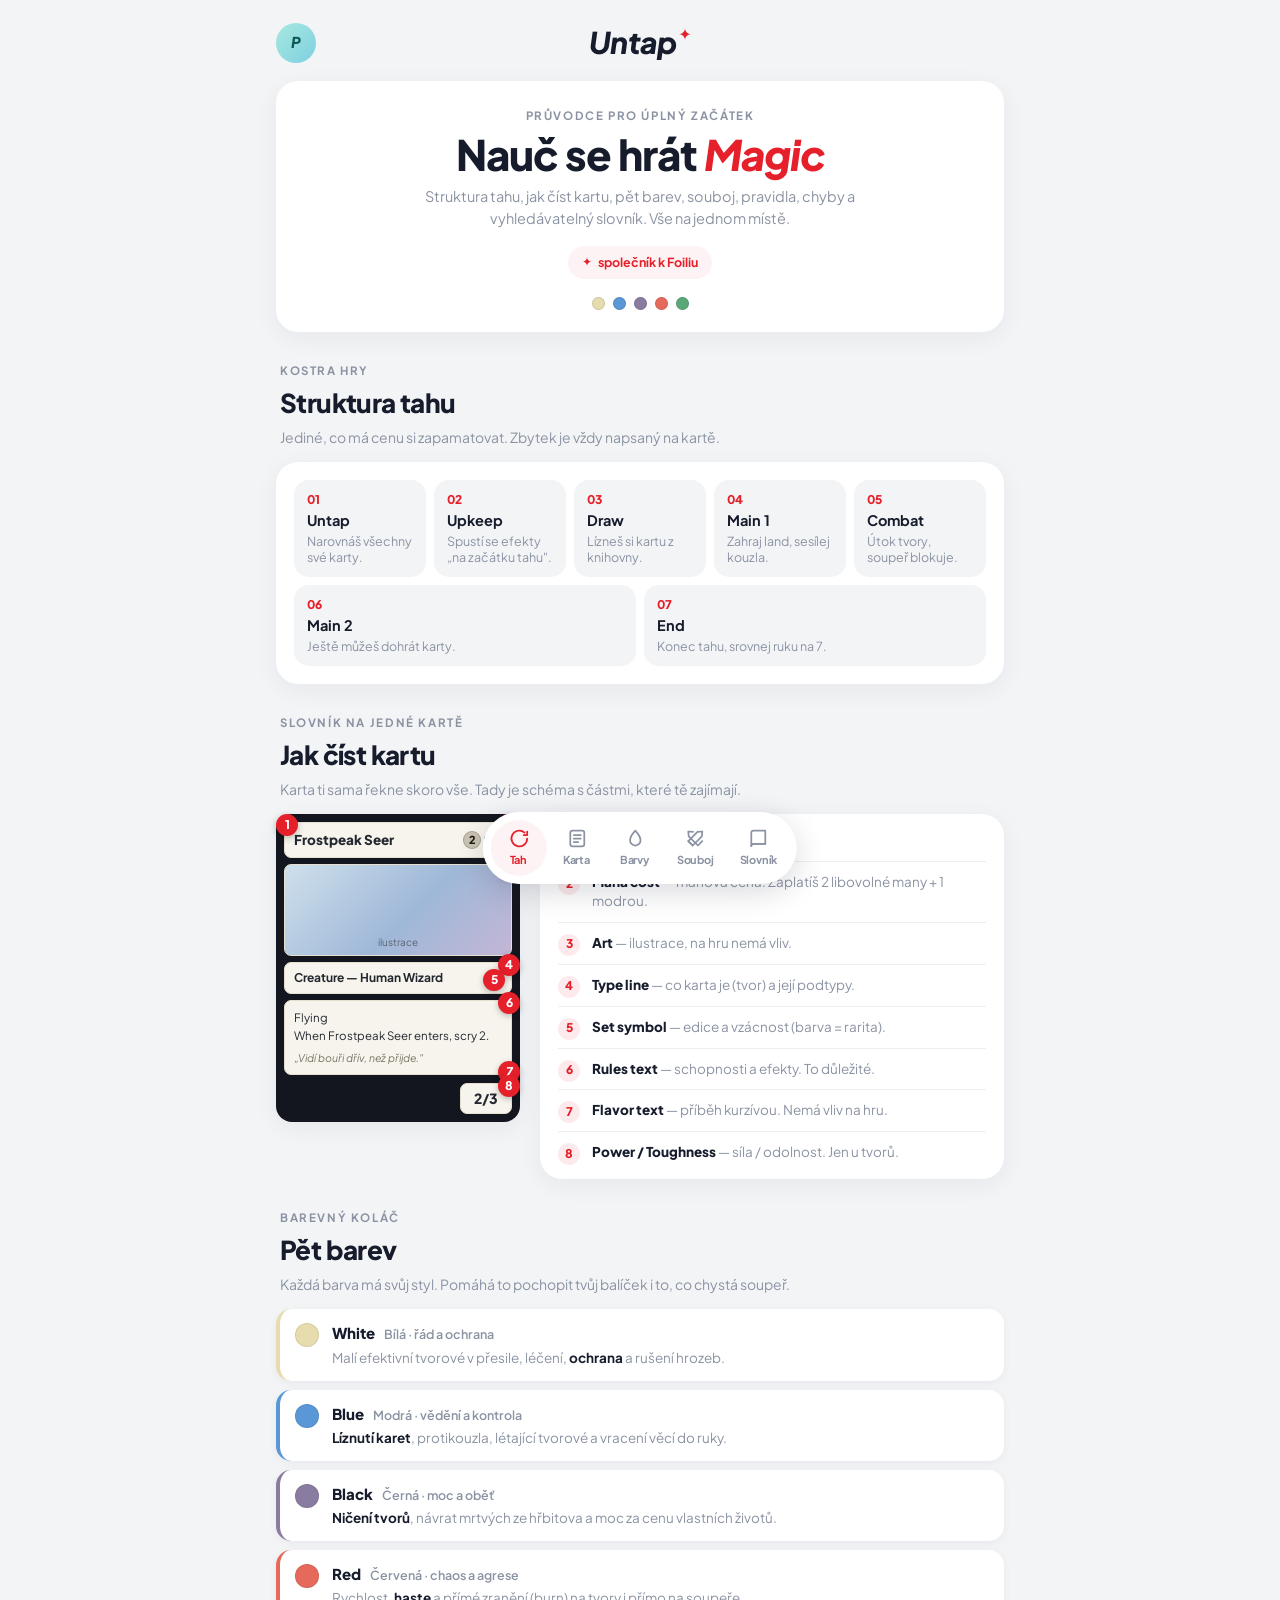
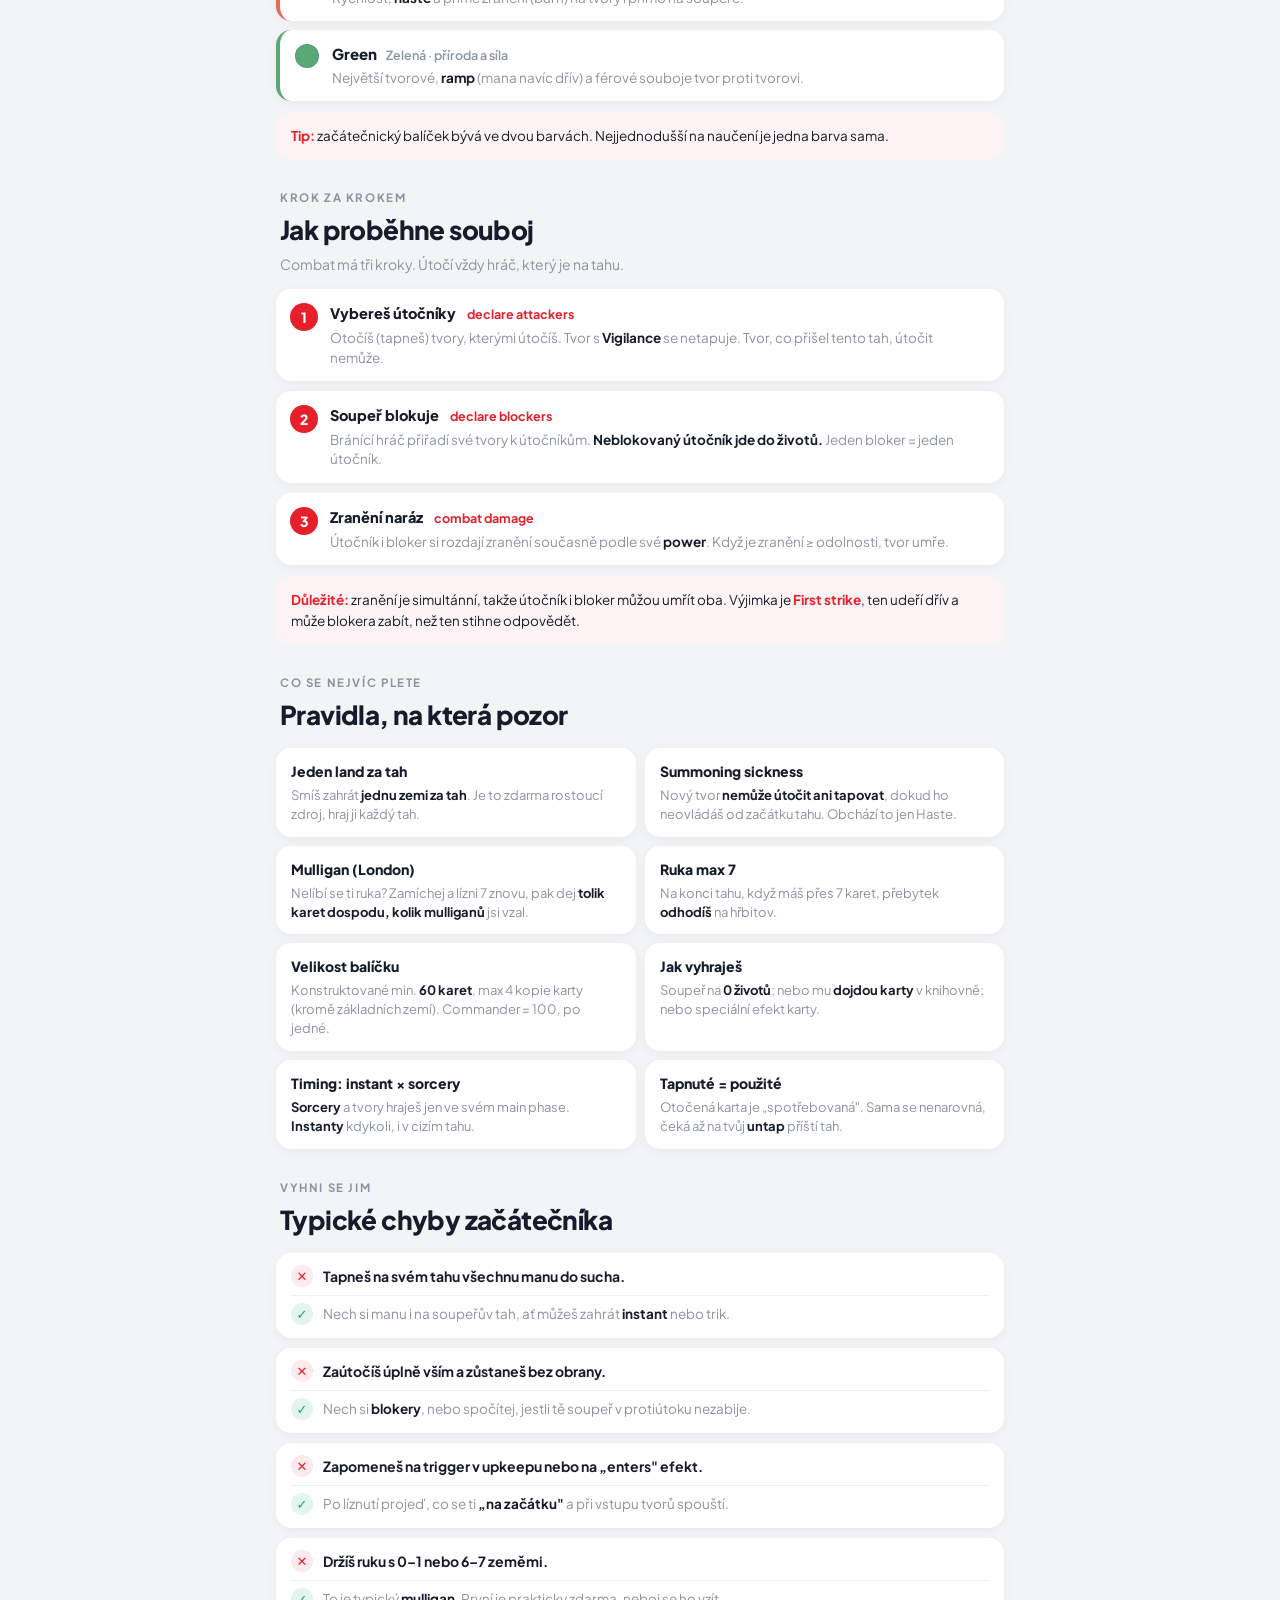
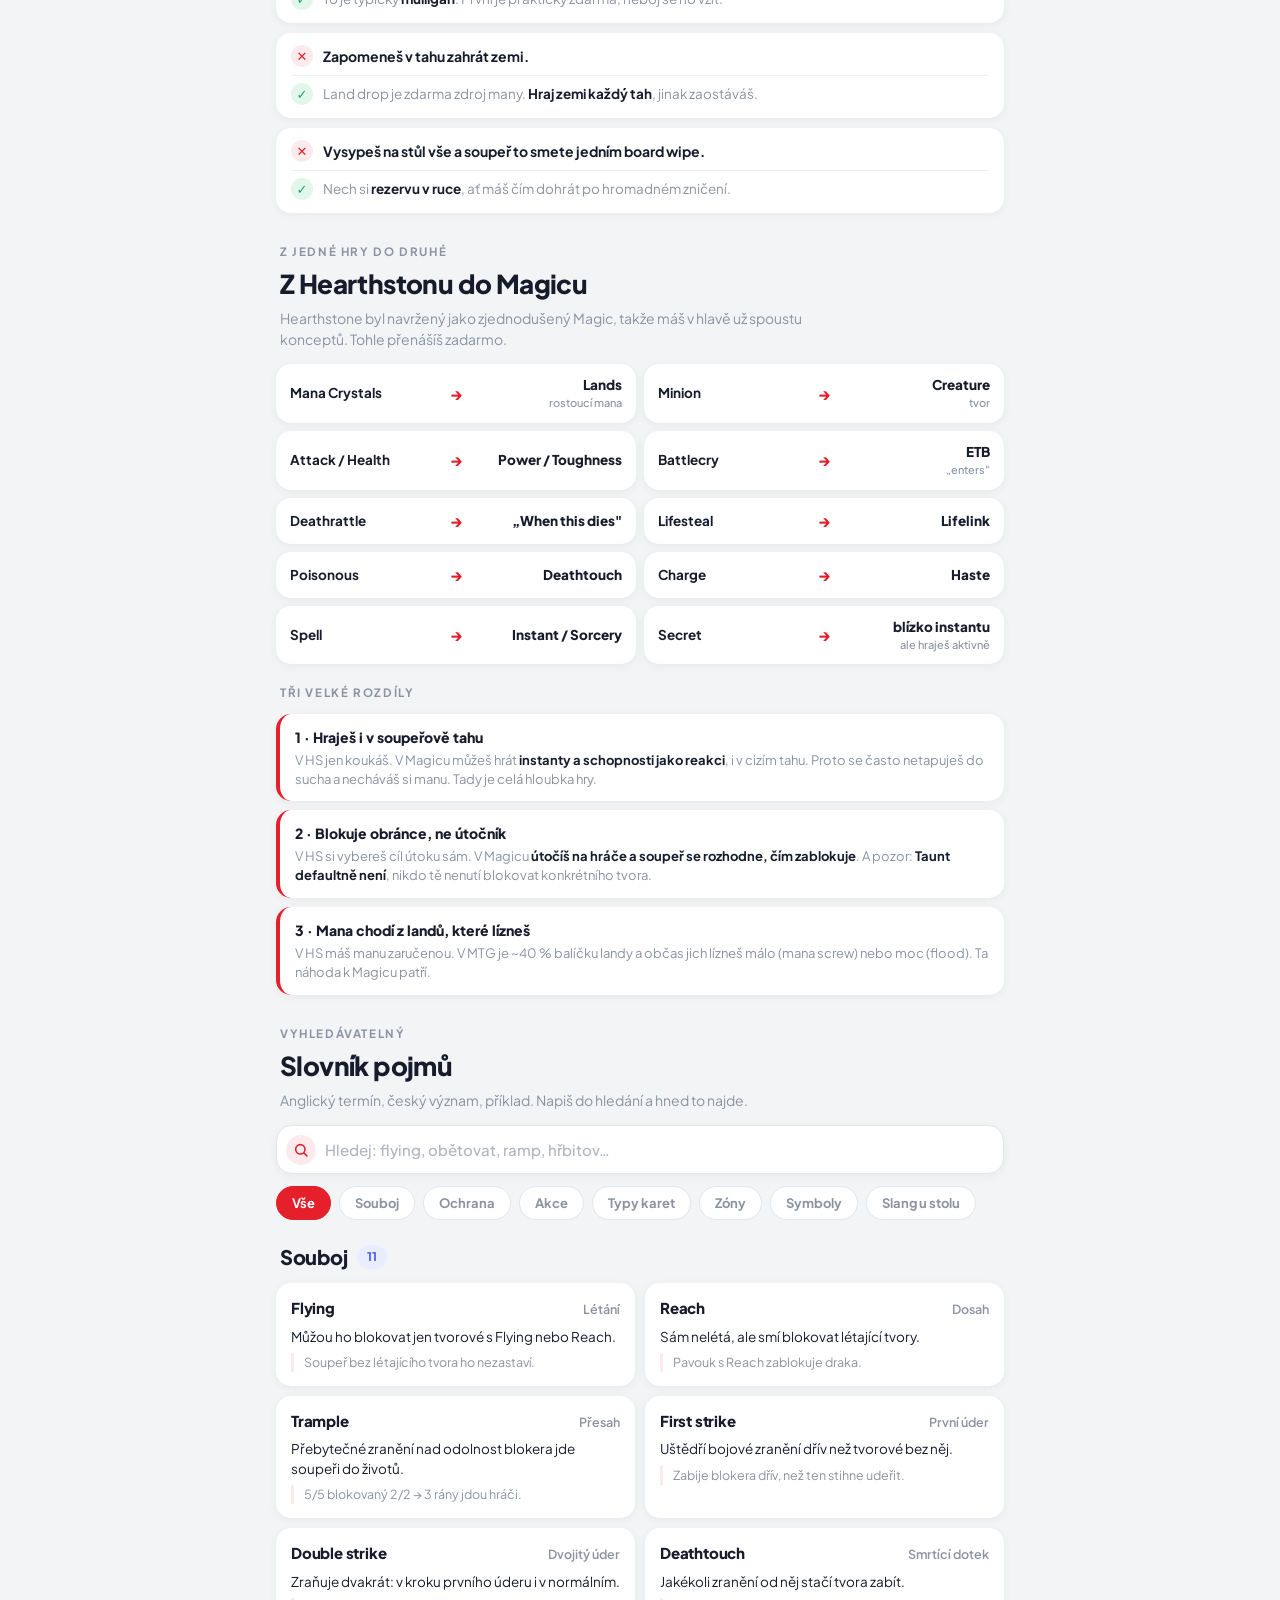
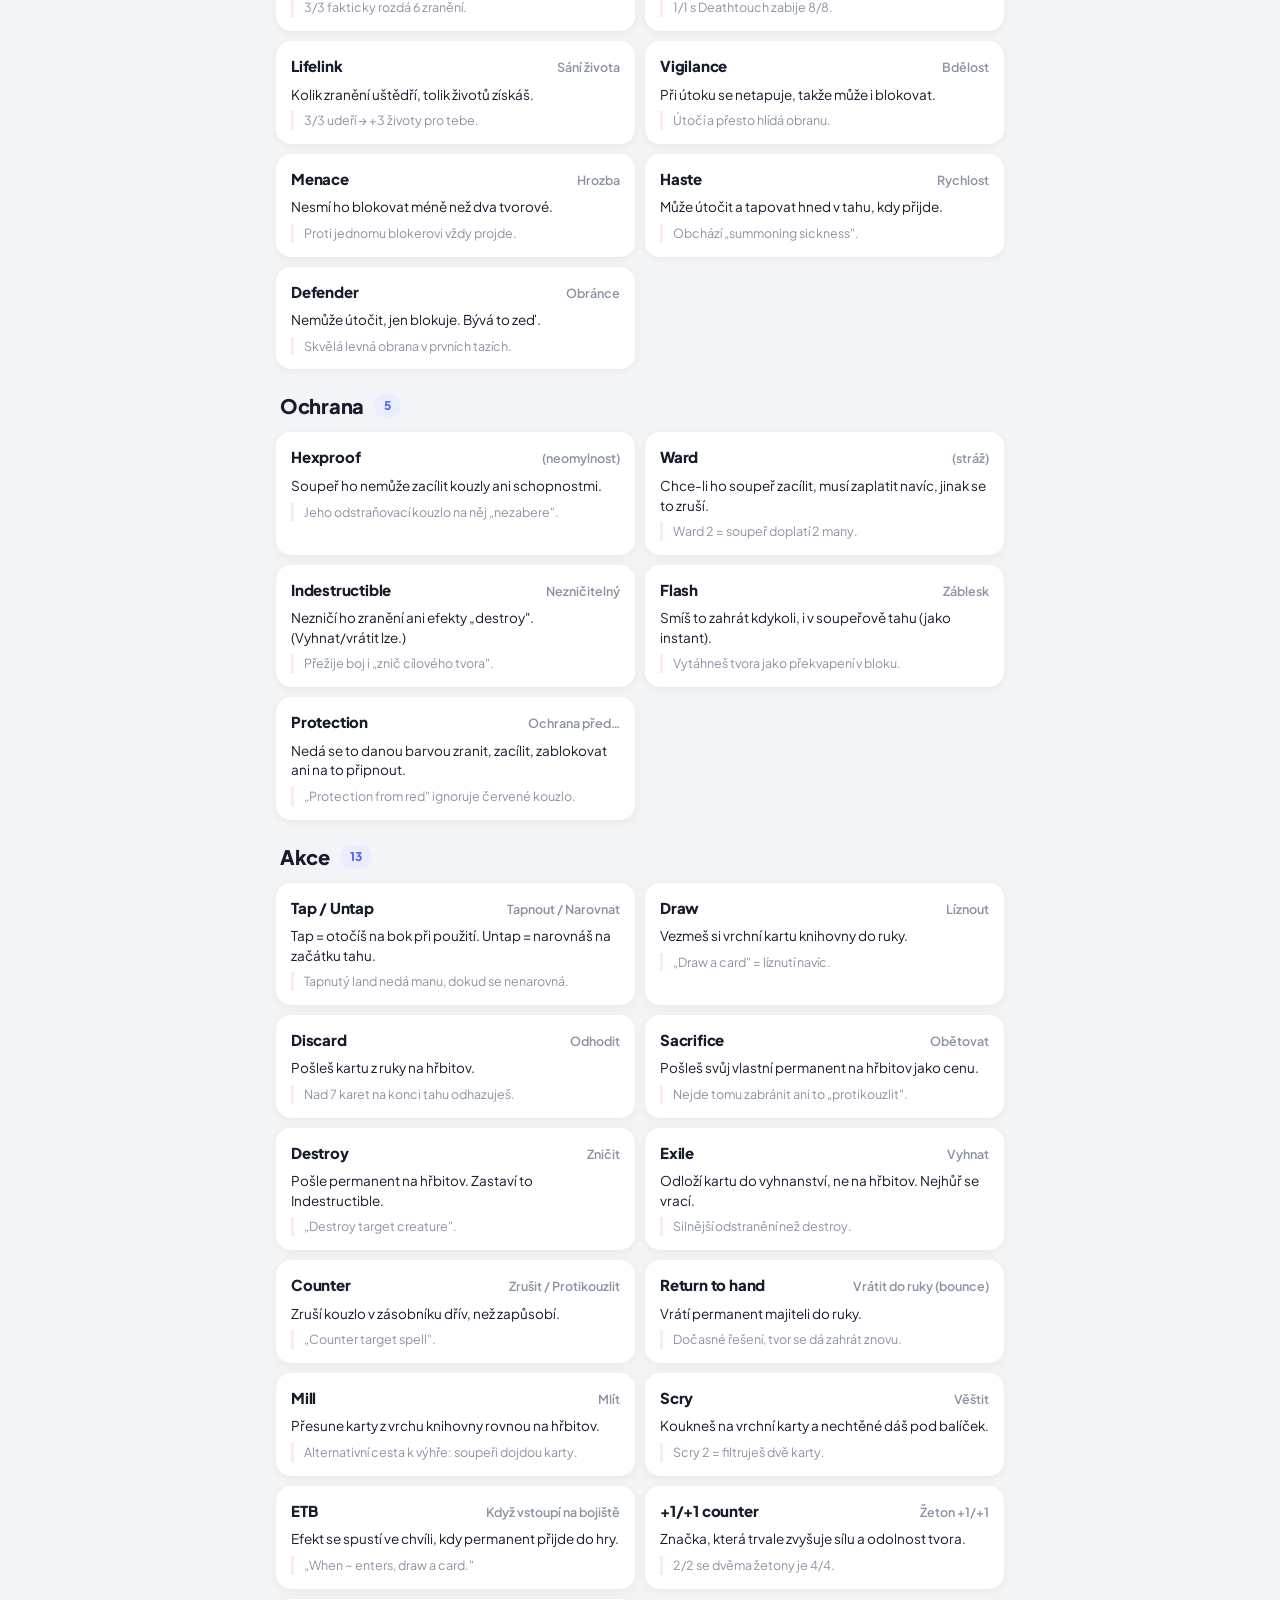
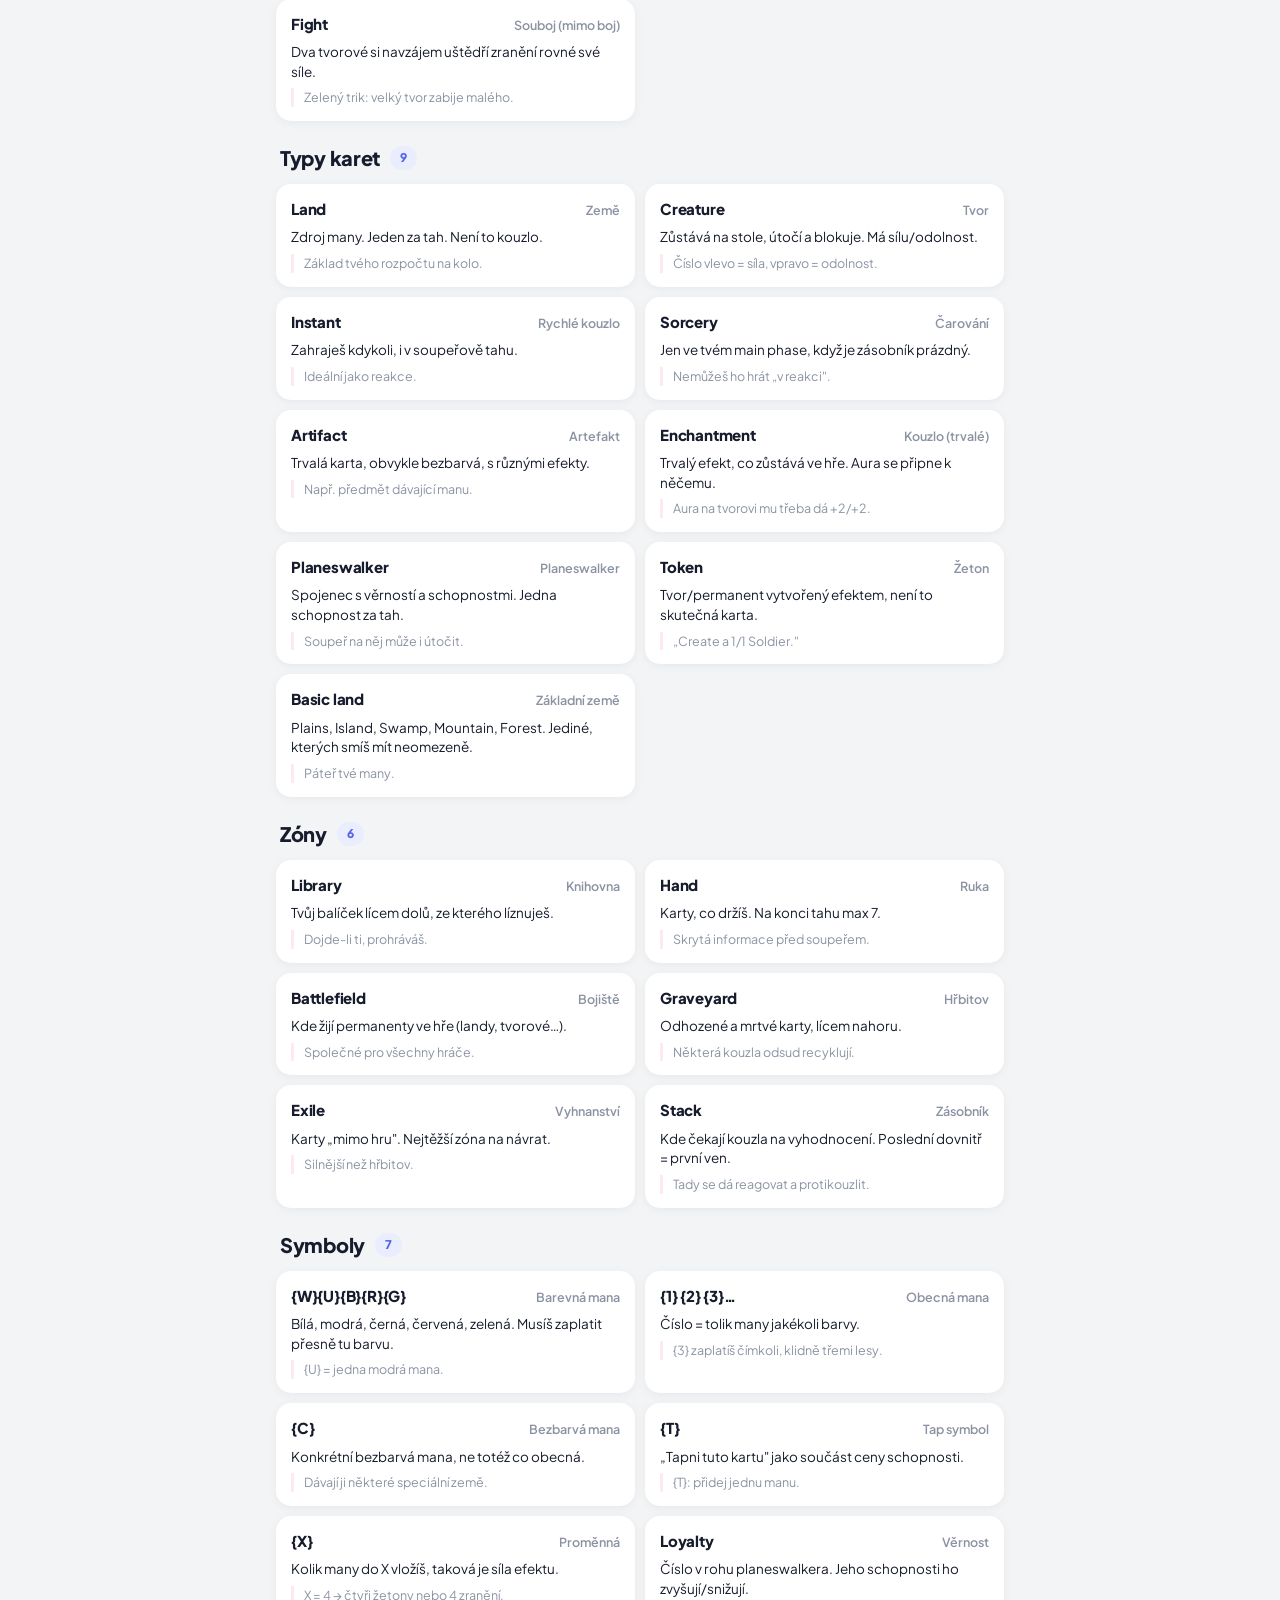
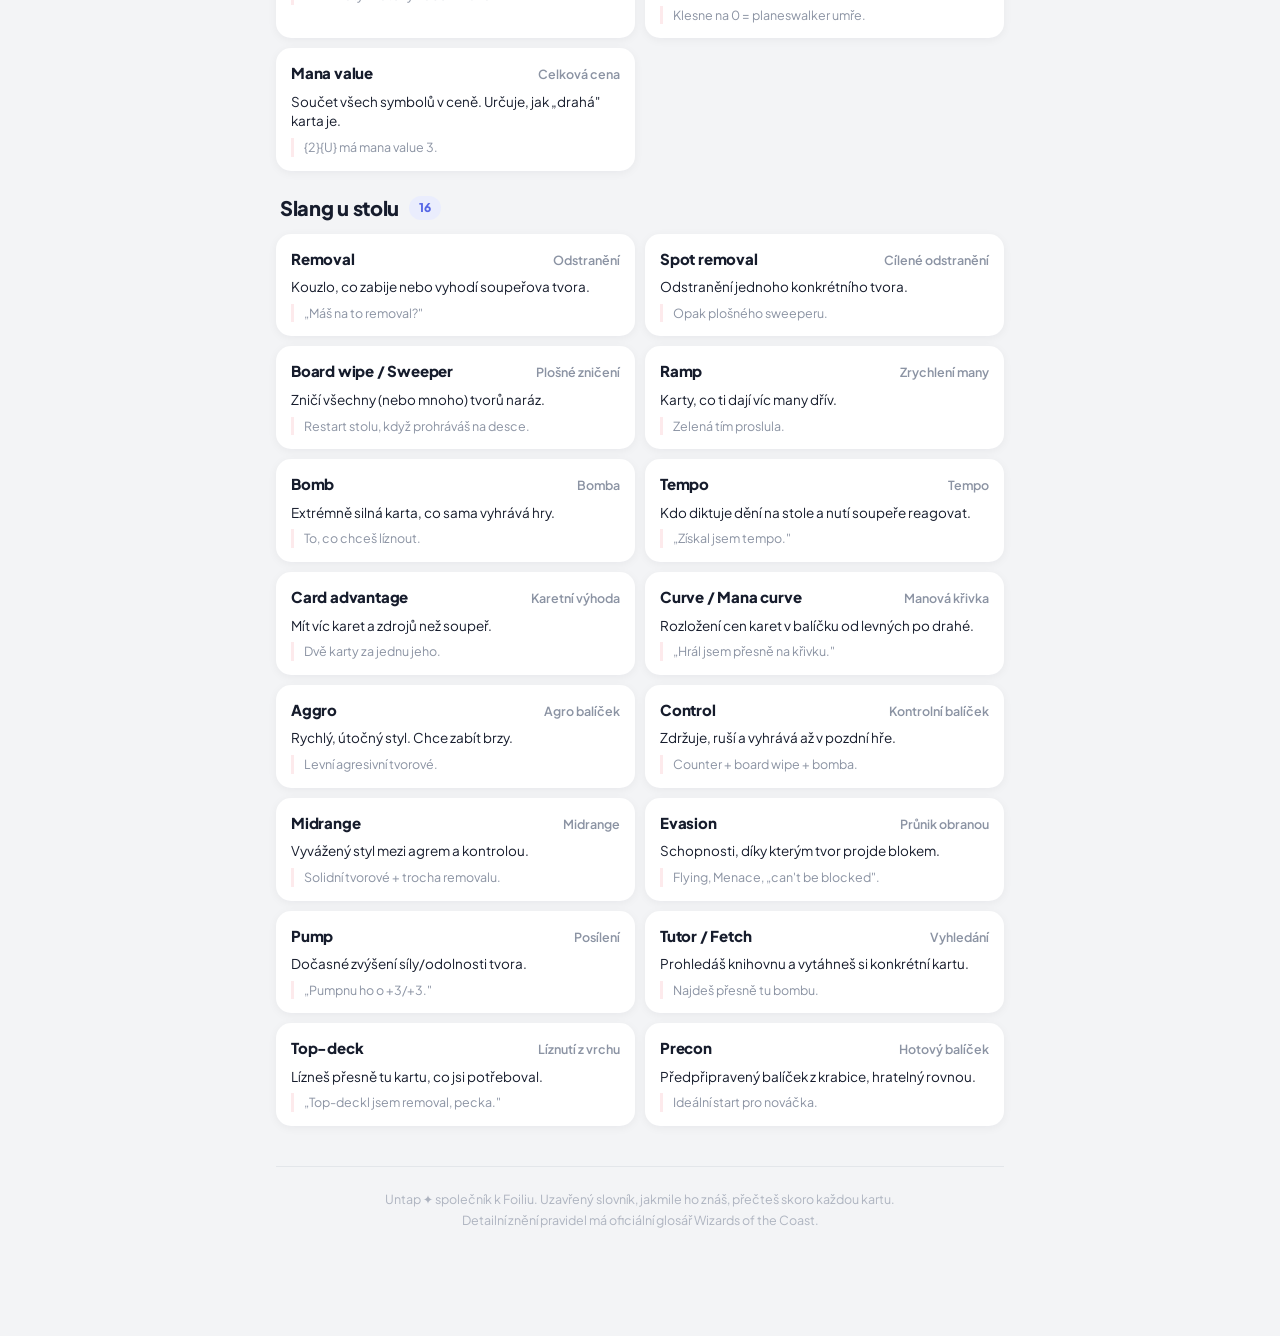
==== index.html @ a89555b7 "Rename untap-tahak.html to index.html for static hosting Co-Authored-By: Claude Opus 4.8 <noreply@an" ====
<!DOCTYPE html>
<html lang="cs">
<head>
<meta charset="UTF-8">
<meta name="viewport" content="width=device-width, initial-scale=1.0">
<title>Untap — průvodce pro začátek s Magicem</title>
<link rel="preconnect" href="https://fonts.googleapis.com">
<link rel="preconnect" href="https://fonts.gstatic.com" crossorigin>
<link href="https://fonts.googleapis.com/css2?family=Plus+Jakarta+Sans:ital,wght@0,400;0,500;0,600;0,700;0,800;1,700;1,800&display=swap" rel="stylesheet">
<style>
  :root{
    --bg:#f3f4f6; --surface:#ffffff;
    --text:#161c2c; --muted:#8b93a3; --muted-2:#aeb4c0;
    --line:#edeef1; --line-2:#e3e6ea;
    --red:#e5202a; --red-soft:#fdeaec; --red-tint:#fef3f4;
    --green:#16a86a; --green-soft:#e3f6ec;
    --gold:#e5922a; --gold-soft:#fdf0e0;
    --blue:#5566e6; --blue-soft:#eaedfd;
    --w:#e7dcae; --u:#5a97d6; --b:#8a7ca0; --r:#e56a5c; --g:#5aa877;
    --radius:22px; --radius-sm:15px;
    --shadow:0 6px 24px rgba(20,26,44,.06); --shadow-sm:0 2px 10px rgba(20,26,44,.05);
  }
  *{box-sizing:border-box;margin:0;padding:0}
  html{-webkit-text-size-adjust:100%;scroll-behavior:smooth}
  body{background:var(--bg);color:var(--text);font-family:'Plus Jakarta Sans',system-ui,sans-serif;line-height:1.5;font-size:16px;padding-bottom:104px;-webkit-font-smoothing:antialiased}
  .wrap{max-width:760px;margin:0 auto;padding:0 16px}
  a{color:inherit;text-decoration:none}

  /* Top bar / logo */
  .topbar{display:flex;align-items:center;justify-content:center;padding:20px 0 8px;position:relative}
  .logo{font-weight:800;font-style:italic;font-size:30px;letter-spacing:-.5px;color:var(--text);display:inline-flex;align-items:flex-start;gap:2px}
  .logo .spark{color:var(--red);font-style:normal;font-size:16px;margin-top:2px}
  .avatar{position:absolute;left:0;width:40px;height:40px;border-radius:50%;background:linear-gradient(135deg,#a7e8e0,#7fd0e0);display:flex;align-items:center;justify-content:center;font-weight:800;color:#0a5b57;font-size:15px;font-style:italic}

  /* Hero card */
  .hero{background:var(--surface);border-radius:var(--radius);box-shadow:var(--shadow);padding:26px 22px 22px;text-align:center;margin-top:8px}
  .hero .kicker{font-size:11.5px;font-weight:700;letter-spacing:.14em;text-transform:uppercase;color:var(--muted)}
  .hero h1{font-weight:800;font-size:clamp(30px,8vw,42px);letter-spacing:-1px;margin-top:8px;line-height:1.05}
  .hero h1 em{font-style:italic;color:var(--red)}
  .hero p{color:var(--muted);font-size:14.5px;max-width:42ch;margin:10px auto 0}
  .companion{display:inline-flex;align-items:center;gap:6px;margin-top:16px;background:var(--red-tint);color:var(--red);font-weight:700;font-size:12.5px;padding:7px 14px;border-radius:999px}
  .companion .spark{font-size:12px}
  .pips{display:flex;gap:8px;justify-content:center;margin-top:18px}
  .pip{width:13px;height:13px;border-radius:50%;box-shadow:inset 0 0 0 1px rgba(0,0,0,.12)}
  .pip.w{background:var(--w)} .pip.u{background:var(--u)} .pip.b{background:var(--b)} .pip.r{background:var(--r)} .pip.g{background:var(--g)}

  /* Section shell */
  .block{margin-top:30px;scroll-margin-top:16px}
  .eyebrow{font-size:11.5px;font-weight:700;letter-spacing:.14em;text-transform:uppercase;color:var(--muted);padding-left:4px}
  .block>h2{font-weight:800;font-size:26px;letter-spacing:-.6px;margin-top:4px;padding-left:4px}
  .lead{color:var(--muted);font-size:14px;margin-top:5px;padding-left:4px;max-width:58ch}
  .panel{background:var(--surface);border-radius:var(--radius);box-shadow:var(--shadow);padding:18px;margin-top:14px}

  /* Turn flow */
  .flow{display:flex;flex-wrap:wrap;gap:8px}
  .step{flex:1 1 120px;background:var(--bg);border-radius:var(--radius-sm);padding:11px 13px}
  .step .n{font-weight:800;font-size:12px;color:var(--red)}
  .step .t{font-weight:700;font-size:14.5px;margin:1px 0}
  .step .d{font-size:12.5px;color:var(--muted);line-height:1.35}

  /* Card anatomy */
  .anat{display:flex;gap:20px;flex-wrap:wrap;align-items:flex-start;margin-top:14px}
  .mtgcard{flex:0 0 244px;max-width:100%;background:#14161f;padding:8px;border-radius:16px;box-shadow:var(--shadow)}
  .mc-reg{position:relative;background:#f6f4ec;border:1px solid #e4dfce;border-radius:7px;margin-bottom:6px;color:#23272f}
  .mc-badge{position:absolute;top:-9px;right:-9px;width:22px;height:22px;border-radius:50%;background:var(--red);color:#fff;font-weight:800;font-size:12px;display:flex;align-items:center;justify-content:center;z-index:2;box-shadow:0 2px 6px rgba(0,0,0,.25)}
  .mc-title{display:flex;justify-content:space-between;align-items:center;gap:6px;padding:7px 9px}
  .mc-name{font-weight:800;font-size:13.5px}
  .mc-cost{display:flex;gap:3px}
  .sym{width:18px;height:18px;border-radius:50%;font-weight:800;font-size:11px;display:inline-flex;align-items:center;justify-content:center;color:#241a10;box-shadow:inset 0 0 0 1px rgba(0,0,0,.18)}
  .sym.w{background:#eee4c4} .sym.u{background:var(--u);color:#fff} .sym.b{background:#4a4356;color:#fff} .sym.r{background:var(--r);color:#fff} .sym.g{background:var(--g);color:#fff} .sym.gen{background:#c9c3b4} .sym.c{background:#d7dde2}
  .mc-art{height:92px;background:linear-gradient(135deg,#cfe0ec,#9fb8d8 55%,#c3b6d6);border-radius:7px;display:flex;align-items:flex-end;justify-content:center;color:#5b6472;font-size:10px;padding-bottom:5px}
  .mc-type{display:flex;justify-content:space-between;align-items:center;padding:6px 9px;font-size:12px;font-weight:700}
  .mc-type .rar{width:15px;height:15px;border-radius:3px;background:linear-gradient(135deg,var(--gold),#b96f1e);transform:rotate(45deg)}
  .mc-text{padding:8px 9px;font-size:11.5px;line-height:1.5}
  .mc-text .fl{color:#7b7466;font-style:italic;margin-top:6px;font-size:10.5px}
  .mc-ptrow{display:flex;justify-content:flex-end;padding-top:2px}
  .mc-pt{position:relative;background:#f6f4ec;border:1px solid #e4dfce;border-radius:7px;padding:4px 13px;font-weight:800;font-size:14px;color:#23272f}
  .legend{flex:1 1 280px;min-width:230px;background:var(--surface);border-radius:var(--radius);box-shadow:var(--shadow);padding:6px 18px}
  .legend ol{list-style:none;counter-reset:l}
  .legend li{counter-increment:l;position:relative;padding:11px 0 11px 34px;border-bottom:1px solid var(--line);font-size:13.5px;line-height:1.4}
  .legend li:last-child{border-bottom:0}
  .legend li::before{content:counter(l);position:absolute;left:0;top:11px;width:22px;height:22px;border-radius:50%;background:var(--red-soft);color:var(--red);font-weight:800;font-size:12px;display:flex;align-items:center;justify-content:center}
  .legend b{color:var(--text);font-weight:800}
  .legend .czl{color:var(--muted)}

  /* Colors */
  .colors{display:grid;gap:9px;margin-top:14px}
  .clr{display:flex;gap:13px;align-items:flex-start;background:var(--surface);border-radius:var(--radius-sm);box-shadow:var(--shadow-sm);border-left:4px solid var(--ca);padding:13px 15px}
  .clr .dot{flex:0 0 24px;height:24px;border-radius:50%;background:var(--ca);margin-top:1px;box-shadow:inset 0 0 0 1px rgba(0,0,0,.08)}
  .clr .cn{font-weight:800;font-size:15px}
  .clr .cn span{color:var(--muted);font-weight:600;font-size:12.5px;margin-left:6px}
  .clr .cd{font-size:13.5px;color:var(--muted);margin-top:3px;line-height:1.45}
  .clr .cd b{color:var(--text);font-weight:700}

  /* Numbered steps (combat) */
  .steps3{display:grid;gap:10px;margin-top:14px}
  .s3{position:relative;background:var(--surface);border-radius:var(--radius-sm);box-shadow:var(--shadow-sm);padding:14px 16px 14px 54px}
  .s3 .num{position:absolute;left:14px;top:14px;width:28px;height:28px;border-radius:50%;background:var(--red);color:#fff;font-weight:800;display:flex;align-items:center;justify-content:center;font-size:14px}
  .s3 .st{font-weight:800;font-size:14.5px}
  .s3 .st span{color:var(--red);font-size:12.5px;font-weight:700;margin-left:8px}
  .s3 .sd{font-size:13.5px;color:var(--muted);margin-top:3px;line-height:1.45}
  .s3 .sd b{color:var(--text);font-weight:700}
  .callout{margin-top:12px;background:var(--red-tint);border-radius:var(--radius-sm);padding:13px 15px;font-size:13.5px;line-height:1.5}
  .callout b{color:var(--red)}
  .callout.blue{background:var(--blue-soft)} .callout.blue b{color:var(--blue)}

  /* Rules grid */
  .rules{display:grid;gap:9px;margin-top:14px}
  @media(min-width:600px){.rules{grid-template-columns:1fr 1fr}}
  .rule{background:var(--surface);border-radius:var(--radius-sm);box-shadow:var(--shadow-sm);padding:13px 15px}
  .rule .rt{font-weight:800;font-size:14px}
  .rule .rd{font-size:13px;color:var(--muted);margin-top:4px;line-height:1.45}
  .rule .rd b{color:var(--text);font-weight:700}

  /* Mistakes */
  .miss{display:grid;gap:10px;margin-top:14px}
  .miss .m{background:var(--surface);border-radius:var(--radius-sm);box-shadow:var(--shadow-sm);padding:13px 15px}
  .miss .bad,.miss .fix{display:flex;gap:10px;align-items:flex-start;font-size:13.5px;line-height:1.45}
  .miss .bad{font-weight:700;font-size:14px}
  .miss .fix{margin-top:8px;padding-top:8px;border-top:1px solid var(--line);color:var(--muted)}
  .miss .fix b{color:var(--text);font-weight:700}
  .tag{flex:0 0 auto;width:22px;height:22px;border-radius:50%;display:flex;align-items:center;justify-content:center;font-weight:800;font-size:13px;margin-top:-1px}
  .tag.x{background:var(--red-soft);color:var(--red)} .tag.c{background:var(--green-soft);color:var(--green)}

  /* HS -> MTG */
  .maps{display:grid;gap:8px;margin-top:14px}
  @media(min-width:600px){.maps{grid-template-columns:1fr 1fr}}
  .map{display:flex;align-items:center;gap:10px;background:var(--surface);border-radius:var(--radius-sm);box-shadow:var(--shadow-sm);padding:11px 14px}
  .map .hs{font-weight:700;font-size:13.5px;flex:1}
  .map .arrow{color:var(--red);font-weight:800;flex:0 0 auto}
  .map .mtg{font-weight:800;font-size:13.5px;flex:1;text-align:right}
  .map .mtg small{display:block;color:var(--muted);font-weight:500;font-size:11px}
  .diffs{margin-top:12px;display:grid;gap:9px}
  .diff{background:var(--surface);border-radius:var(--radius-sm);box-shadow:var(--shadow-sm);padding:13px 15px;border-left:4px solid var(--red)}
  .diff .dt{font-weight:800;font-size:14px}
  .diff .dd{font-size:13px;color:var(--muted);margin-top:3px;line-height:1.45}
  .diff .dd b{color:var(--text);font-weight:700}

  /* Glossary */
  .search{position:relative;margin-top:14px}
  .search input{width:100%;background:var(--surface);border:1px solid var(--line-2);color:var(--text);border-radius:16px;padding:14px 16px 14px 48px;font-family:inherit;font-size:15px;font-weight:500;outline:none;box-shadow:var(--shadow-sm);transition:border-color .15s,box-shadow .15s}
  .search input::placeholder{color:var(--muted-2)}
  .search input:focus{border-color:var(--red);box-shadow:0 0 0 3px var(--red-tint)}
  .search .ic{position:absolute;left:10px;top:50%;transform:translateY(-50%);width:30px;height:30px;border-radius:50%;background:var(--red-soft);display:flex;align-items:center;justify-content:center}
  .search .ic svg{stroke:var(--red)}
  .chips{display:flex;gap:8px;flex-wrap:wrap;margin-top:12px}
  .chip{background:var(--surface);border:1px solid var(--line-2);color:var(--muted);border-radius:999px;padding:8px 15px;font-family:inherit;font-size:13px;font-weight:700;cursor:pointer;transition:all .14s}
  .chip:hover{color:var(--text);border-color:var(--muted-2)}
  .chip.active{background:var(--red);border-color:var(--red);color:#fff}
  .chip:focus-visible{outline:2px solid var(--red);outline-offset:2px}
  .gsec{margin-top:22px}
  .gsec-head{display:flex;align-items:center;gap:10px;margin-bottom:11px;padding-left:4px}
  .gsec-head h3{font-weight:800;font-size:20px;letter-spacing:-.3px}
  .gsec-head .count{background:var(--blue-soft);color:var(--blue);font-weight:800;font-size:12px;padding:3px 10px;border-radius:999px}
  .grid{display:grid;gap:10px}
  @media(min-width:600px){.grid{grid-template-columns:1fr 1fr}}
  .card{background:var(--surface);border-radius:var(--radius-sm);box-shadow:var(--shadow-sm);padding:14px 15px}
  .card .top{display:flex;align-items:baseline;justify-content:space-between;gap:10px;flex-wrap:wrap}
  .term{font-weight:800;font-size:15px;letter-spacing:-.2px}
  .cz{font-size:12.5px;color:var(--muted);font-weight:600}
  .def{font-size:13.5px;margin-top:7px;line-height:1.45}
  .ex{font-size:12.5px;margin-top:7px;color:var(--muted);border-left:3px solid var(--red-soft);padding-left:10px}
  .empty{display:none;text-align:center;color:var(--muted);padding:40px 0;font-size:15px}
  .empty.show{display:block}

  footer{margin-top:40px;padding:22px 4px 0;border-top:1px solid var(--line-2);color:var(--muted-2);font-size:12.5px;text-align:center;line-height:1.7}

  /* Foilio-style floating bottom nav */
  .tabbar{position:fixed;left:50%;transform:translateX(-50%);bottom:16px;z-index:60;display:flex;gap:2px;background:var(--surface);border-radius:999px;box-shadow:0 8px 30px rgba(20,26,44,.16);padding:8px;max-width:calc(100% - 24px)}
  .tab{display:flex;flex-direction:column;align-items:center;gap:3px;padding:8px 12px;border-radius:999px;color:var(--muted);transition:all .15s;min-width:56px}
  .tab svg{width:21px;height:21px;stroke:currentColor;fill:none;stroke-width:2;stroke-linecap:round;stroke-linejoin:round}
  .tab span{font-size:11px;font-weight:700;letter-spacing:-.2px}
  .tab.active{color:var(--red);background:var(--red-tint)}

  @media(prefers-reduced-motion:reduce){*{transition:none!important;scroll-behavior:auto!important}}
</style>
</head>
<body>
<div class="wrap">

  <div class="topbar">
    <div class="avatar">P</div>
    <div class="logo">Untap<span class="spark">✦</span></div>
  </div>

  <div class="hero">
    <div class="kicker">Průvodce pro úplný začátek</div>
    <h1>Nauč se hrát <em>Magic</em></h1>
    <p>Struktura tahu, jak číst kartu, pět barev, souboj, pravidla, chyby a vyhledávatelný slovník. Vše na jednom místě.</p>
    <div class="companion"><span class="spark">✦</span> společník k Foiliu</div>
    <div class="pips" aria-hidden="true"><span class="pip w"></span><span class="pip u"></span><span class="pip b"></span><span class="pip r"></span><span class="pip g"></span></div>
  </div>

  <!-- TURN -->
  <section class="block" id="tah">
    <div class="eyebrow">Kostra hry</div>
    <h2>Struktura tahu</h2>
    <p class="lead">Jediné, co má cenu si zapamatovat. Zbytek je vždy napsaný na kartě.</p>
    <div class="panel">
      <div class="flow">
        <div class="step"><div class="n">01</div><div class="t">Untap</div><div class="d">Narovnáš všechny své karty.</div></div>
        <div class="step"><div class="n">02</div><div class="t">Upkeep</div><div class="d">Spustí se efekty „na začátku tahu".</div></div>
        <div class="step"><div class="n">03</div><div class="t">Draw</div><div class="d">Lízneš si kartu z knihovny.</div></div>
        <div class="step"><div class="n">04</div><div class="t">Main 1</div><div class="d">Zahraj land, sesílej kouzla.</div></div>
        <div class="step"><div class="n">05</div><div class="t">Combat</div><div class="d">Útok tvory, soupeř blokuje.</div></div>
        <div class="step"><div class="n">06</div><div class="t">Main 2</div><div class="d">Ještě můžeš dohrát karty.</div></div>
        <div class="step"><div class="n">07</div><div class="t">End</div><div class="d">Konec tahu, srovnej ruku na 7.</div></div>
      </div>
    </div>
  </section>

  <!-- CARD ANATOMY -->
  <section class="block" id="karta">
    <div class="eyebrow">Slovník na jedné kartě</div>
    <h2>Jak číst kartu</h2>
    <p class="lead">Karta ti sama řekne skoro vše. Tady je schéma s částmi, které tě zajímají.</p>
    <div class="anat">
      <div class="mtgcard" aria-label="Schéma karty">
        <div class="mc-reg mc-title"><span class="mc-badge" style="right:auto;left:-9px">1</span><span class="mc-name">Frostpeak Seer</span><span class="mc-cost"><span class="mc-badge">2</span><span class="sym gen">2</span><span class="sym u">U</span></span></div>
        <div class="mc-reg mc-art"><span class="mc-badge">3</span>ilustrace</div>
        <div class="mc-reg mc-type"><span class="mc-badge">4</span><span>Creature — Human Wizard</span><span class="rar" title="symbol edice"></span><span class="mc-badge" style="top:6px;right:6px">5</span></div>
        <div class="mc-reg mc-text"><span class="mc-badge">6</span>Flying<br>When Frostpeak Seer enters, scry 2.<div class="fl">„Vidí bouři dřív, než přijde." <span class="mc-badge" style="top:auto;bottom:-9px">7</span></div></div>
        <div class="mc-ptrow"><span class="mc-pt">2/3<span class="mc-badge">8</span></span></div>
      </div>
      <div class="legend">
        <ol>
          <li><b>Name</b> <span class="czl">— jméno karty.</span></li>
          <li><b>Mana cost</b> <span class="czl">— manová cena. Zaplatíš 2 libovolné many + 1 modrou.</span></li>
          <li><b>Art</b> <span class="czl">— ilustrace, na hru nemá vliv.</span></li>
          <li><b>Type line</b> <span class="czl">— co karta je (tvor) a její podtypy.</span></li>
          <li><b>Set symbol</b> <span class="czl">— edice a vzácnost (barva = rarita).</span></li>
          <li><b>Rules text</b> <span class="czl">— schopnosti a efekty. To důležité.</span></li>
          <li><b>Flavor text</b> <span class="czl">— příběh kurzívou. Nemá vliv na hru.</span></li>
          <li><b>Power / Toughness</b> <span class="czl">— síla / odolnost. Jen u tvorů.</span></li>
        </ol>
      </div>
    </div>
  </section>

  <!-- COLORS -->
  <section class="block" id="barvy">
    <div class="eyebrow">Barevný koláč</div>
    <h2>Pět barev</h2>
    <p class="lead">Každá barva má svůj styl. Pomáhá to pochopit tvůj balíček i to, co chystá soupeř.</p>
    <div class="colors">
      <div class="clr" style="--ca:var(--w)"><span class="dot"></span><div><div class="cn">White <span>Bílá · řád a ochrana</span></div><div class="cd">Malí efektivní tvorové v přesile, léčení, <b>ochrana</b> a rušení hrozeb.</div></div></div>
      <div class="clr" style="--ca:var(--u)"><span class="dot"></span><div><div class="cn">Blue <span>Modrá · vědění a kontrola</span></div><div class="cd"><b>Líznutí karet</b>, protikouzla, létající tvorové a vracení věcí do ruky.</div></div></div>
      <div class="clr" style="--ca:var(--b)"><span class="dot"></span><div><div class="cn">Black <span>Černá · moc a oběť</span></div><div class="cd"><b>Ničení tvorů</b>, návrat mrtvých ze hřbitova a moc za cenu vlastních životů.</div></div></div>
      <div class="clr" style="--ca:var(--r)"><span class="dot"></span><div><div class="cn">Red <span>Červená · chaos a agrese</span></div><div class="cd">Rychlost, <b>haste</b> a přímé zranění (burn) na tvory i přímo na soupeře.</div></div></div>
      <div class="clr" style="--ca:var(--g)"><span class="dot"></span><div><div class="cn">Green <span>Zelená · příroda a síla</span></div><div class="cd">Největší tvorové, <b>ramp</b> (mana navíc dřív) a férové souboje tvor proti tvorovi.</div></div></div>
    </div>
    <div class="callout"><b>Tip:</b> začátečnický balíček bývá ve dvou barvách. Nejjednodušší na naučení je jedna barva sama.</div>
  </section>

  <!-- COMBAT -->
  <section class="block" id="souboj">
    <div class="eyebrow">Krok za krokem</div>
    <h2>Jak proběhne souboj</h2>
    <p class="lead">Combat má tři kroky. Útočí vždy hráč, který je na tahu.</p>
    <div class="steps3">
      <div class="s3"><div class="num">1</div><div class="st">Vybereš útočníky <span>declare attackers</span></div><div class="sd">Otočíš (tapneš) tvory, kterými útočíš. Tvor s <b>Vigilance</b> se netapuje. Tvor, co přišel tento tah, útočit nemůže.</div></div>
      <div class="s3"><div class="num">2</div><div class="st">Soupeř blokuje <span>declare blockers</span></div><div class="sd">Bránící hráč přiřadí své tvory k útočníkům. <b>Neblokovaný útočník jde do životů.</b> Jeden bloker = jeden útočník.</div></div>
      <div class="s3"><div class="num">3</div><div class="st">Zranění naráz <span>combat damage</span></div><div class="sd">Útočník i bloker si rozdají zranění současně podle své <b>power</b>. Když je zranění ≥ odolnosti, tvor umře.</div></div>
    </div>
    <div class="callout"><b>Důležité:</b> zranění je simultánní, takže útočník i bloker můžou umřít oba. Výjimka je <b>First strike</b>, ten udeří dřív a může blokera zabít, než ten stihne odpovědět.</div>
  </section>

  <!-- RULES -->
  <section class="block" id="pravidla">
    <div class="eyebrow">Co se nejvíc plete</div>
    <h2>Pravidla, na která pozor</h2>
    <div class="rules">
      <div class="rule"><div class="rt">Jeden land za tah</div><div class="rd">Smíš zahrát <b>jednu zemi za tah</b>. Je to zdarma rostoucí zdroj, hraj ji každý tah.</div></div>
      <div class="rule"><div class="rt">Summoning sickness</div><div class="rd">Nový tvor <b>nemůže útočit ani tapovat</b>, dokud ho neovládáš od začátku tahu. Obchází to jen Haste.</div></div>
      <div class="rule"><div class="rt">Mulligan (London)</div><div class="rd">Nelíbí se ti ruka? Zamíchej a lízni 7 znovu, pak dej <b>tolik karet dospodu, kolik mulliganů</b> jsi vzal.</div></div>
      <div class="rule"><div class="rt">Ruka max 7</div><div class="rd">Na konci tahu, když máš přes 7 karet, přebytek <b>odhodíš</b> na hřbitov.</div></div>
      <div class="rule"><div class="rt">Velikost balíčku</div><div class="rd">Konstruktované min. <b>60 karet</b>, max 4 kopie karty (kromě základních zemí). Commander = 100, po jedné.</div></div>
      <div class="rule"><div class="rt">Jak vyhraješ</div><div class="rd">Soupeř na <b>0 životů</b>; nebo mu <b>dojdou karty</b> v knihovně; nebo speciální efekt karty.</div></div>
      <div class="rule"><div class="rt">Timing: instant × sorcery</div><div class="rd"><b>Sorcery</b> a tvory hraješ jen ve svém main phase. <b>Instanty</b> kdykoli, i v cizím tahu.</div></div>
      <div class="rule"><div class="rt">Tapnuté = použité</div><div class="rd">Otočená karta je „spotřebovaná". Sama se nenarovná, čeká až na tvůj <b>untap</b> příští tah.</div></div>
    </div>
  </section>

  <!-- MISTAKES -->
  <section class="block" id="chyby">
    <div class="eyebrow">Vyhni se jim</div>
    <h2>Typické chyby začátečníka</h2>
    <div class="miss">
      <div class="m"><div class="bad"><span class="tag x">✕</span><span>Tapneš na svém tahu všechnu manu do sucha.</span></div><div class="fix"><span class="tag c">✓</span><span>Nech si manu i na soupeřův tah, ať můžeš zahrát <b>instant</b> nebo trik.</span></div></div>
      <div class="m"><div class="bad"><span class="tag x">✕</span><span>Zaútočíš úplně vším a zůstaneš bez obrany.</span></div><div class="fix"><span class="tag c">✓</span><span>Nech si <b>blokery</b>, nebo spočítej, jestli tě soupeř v protiútoku nezabije.</span></div></div>
      <div class="m"><div class="bad"><span class="tag x">✕</span><span>Zapomeneš na trigger v upkeepu nebo na „enters" efekt.</span></div><div class="fix"><span class="tag c">✓</span><span>Po líznutí projeď, co se ti <b>„na začátku"</b> a při vstupu tvorů spouští.</span></div></div>
      <div class="m"><div class="bad"><span class="tag x">✕</span><span>Držíš ruku s 0–1 nebo 6–7 zeměmi.</span></div><div class="fix"><span class="tag c">✓</span><span>To je typický <b>mulligan</b>. První je prakticky zdarma, neboj se ho vzít.</span></div></div>
      <div class="m"><div class="bad"><span class="tag x">✕</span><span>Zapomeneš v tahu zahrát zemi.</span></div><div class="fix"><span class="tag c">✓</span><span>Land drop je zdarma zdroj many. <b>Hraj zemi každý tah</b>, jinak zaostáváš.</span></div></div>
      <div class="m"><div class="bad"><span class="tag x">✕</span><span>Vysypeš na stůl vše a soupeř to smete jedním board wipe.</span></div><div class="fix"><span class="tag c">✓</span><span>Nech si <b>rezervu v ruce</b>, ať máš čím dohrát po hromadném zničení.</span></div></div>
    </div>
  </section>

  <!-- HEARTHSTONE -->
  <section class="block" id="hs">
    <div class="eyebrow">Z jedné hry do druhé</div>
    <h2>Z Hearthstonu do Magicu</h2>
    <p class="lead">Hearthstone byl navržený jako zjednodušený Magic, takže máš v hlavě už spoustu konceptů. Tohle přenášíš zadarmo.</p>
    <div class="maps">
      <div class="map"><span class="hs">Mana Crystals</span><span class="arrow">→</span><span class="mtg">Lands<small>rostoucí mana</small></span></div>
      <div class="map"><span class="hs">Minion</span><span class="arrow">→</span><span class="mtg">Creature<small>tvor</small></span></div>
      <div class="map"><span class="hs">Attack / Health</span><span class="arrow">→</span><span class="mtg">Power / Toughness</span></div>
      <div class="map"><span class="hs">Battlecry</span><span class="arrow">→</span><span class="mtg">ETB<small>„enters"</small></span></div>
      <div class="map"><span class="hs">Deathrattle</span><span class="arrow">→</span><span class="mtg">„When this dies"</span></div>
      <div class="map"><span class="hs">Lifesteal</span><span class="arrow">→</span><span class="mtg">Lifelink</span></div>
      <div class="map"><span class="hs">Poisonous</span><span class="arrow">→</span><span class="mtg">Deathtouch</span></div>
      <div class="map"><span class="hs">Charge</span><span class="arrow">→</span><span class="mtg">Haste</span></div>
      <div class="map"><span class="hs">Spell</span><span class="arrow">→</span><span class="mtg">Instant / Sorcery</span></div>
      <div class="map"><span class="hs">Secret</span><span class="arrow">→</span><span class="mtg">blízko instantu<small>ale hraješ aktivně</small></span></div>
    </div>
    <div class="eyebrow" style="margin-top:20px">Tři velké rozdíly</div>
    <div class="diffs">
      <div class="diff"><div class="dt">1 · Hraješ i v soupeřově tahu</div><div class="dd">V HS jen koukáš. V Magicu můžeš hrát <b>instanty a schopnosti jako reakci</b>, i v cizím tahu. Proto se často netapuješ do sucha a necháváš si manu. Tady je celá hloubka hry.</div></div>
      <div class="diff"><div class="dt">2 · Blokuje obránce, ne útočník</div><div class="dd">V HS si vybereš cíl útoku sám. V Magicu <b>útočíš na hráče a soupeř se rozhodne, čím zablokuje</b>. A pozor: <b>Taunt defaultně není</b>, nikdo tě nenutí blokovat konkrétního tvora.</div></div>
      <div class="diff"><div class="dt">3 · Mana chodí z landů, které lízneš</div><div class="dd">V HS máš manu zaručenou. V MTG je ~40 % balíčku landy a občas jich líznеš málo (mana screw) nebo moc (flood). Ta náhoda k Magicu patří.</div></div>
    </div>
  </section>

  <!-- GLOSSARY -->
  <section class="block" id="slovnik">
    <div class="eyebrow">Vyhledávatelný</div>
    <h2>Slovník pojmů</h2>
    <p class="lead">Anglický termín, český význam, příklad. Napiš do hledání a hned to najde.</p>
    <div class="search">
      <span class="ic"><svg width="16" height="16" viewBox="0 0 24 24" fill="none" stroke-width="2.4" stroke-linecap="round"><circle cx="11" cy="11" r="7"/><path d="m21 21-4.3-4.3"/></svg></span>
      <input id="q" type="text" placeholder="Hledej: flying, obětovat, ramp, hřbitov…" autocomplete="off" aria-label="Hledat pojem">
    </div>
    <div class="chips" id="chips"></div>
    <div id="content"></div>
    <div class="empty" id="empty">Nic takového v taháku není. Zkus jiné slovo.</div>
  </section>

  <footer>
    Untap ✦ společník k Foiliu. Uzavřený slovník, jakmile ho znáš, přečteš skoro každou kartu.<br>
    Detailní znění pravidel má oficiální glosář Wizards of the Coast.
  </footer>
</div>

<nav class="tabbar" aria-label="Rychlá navigace">
  <a class="tab" href="#tah" data-t="tah"><svg viewBox="0 0 24 24"><path d="M21 12a9 9 0 1 1-3-6.7"/><path d="M21 4v4h-4"/></svg><span>Tah</span></a>
  <a class="tab" href="#karta" data-t="karta"><svg viewBox="0 0 24 24"><rect x="4" y="3" width="16" height="18" rx="2.5"/><path d="M8 8h8M8 12h8M8 16h5"/></svg><span>Karta</span></a>
  <a class="tab" href="#barvy" data-t="barvy"><svg viewBox="0 0 24 24"><path d="M12 3s6 6.5 6 11a6 6 0 0 1-12 0c0-4.5 6-11 6-11Z"/></svg><span>Barvy</span></a>
  <a class="tab" href="#souboj" data-t="souboj"><svg viewBox="0 0 24 24"><path d="M14.5 4.5 20 4l-.5 5.5L9 20l-5-5 10.5-10.5Z"/><path d="m4 15 5 5"/><path d="M9.5 4.5 4 4l.5 5.5L15 20l5-5"/></svg><span>Souboj</span></a>
  <a class="tab" href="#slovnik" data-t="slovnik"><svg viewBox="0 0 24 24"><path d="M4 5.5A2.5 2.5 0 0 1 6.5 3H20v15H6.5A2.5 2.5 0 0 0 4 20.5Z"/><path d="M4 20.5A2.5 2.5 0 0 1 6.5 18H20"/></svg><span>Slovník</span></a>
</nav>

<script>
const DATA = [
  {cat:'souboj', label:'Souboj', items:[
    {t:'Flying', cz:'Létání', d:'Můžou ho blokovat jen tvorové s Flying nebo Reach.', ex:'Soupeř bez létajícího tvora ho nezastaví.'},
    {t:'Reach', cz:'Dosah', d:'Sám nelétá, ale smí blokovat létající tvory.', ex:'Pavouk s Reach zablokuje draka.'},
    {t:'Trample', cz:'Přesah', d:'Přebytečné zranění nad odolnost blokera jde soupeři do životů.', ex:'5/5 blokovaný 2/2 → 3 rány jdou hráči.'},
    {t:'First strike', cz:'První úder', d:'Uštědří bojové zranění dřív než tvorové bez něj.', ex:'Zabije blokera dřív, než ten stihne udeřit.'},
    {t:'Double strike', cz:'Dvojitý úder', d:'Zraňuje dvakrát: v kroku prvního úderu i v normálním.', ex:'3/3 fakticky rozdá 6 zranění.'},
    {t:'Deathtouch', cz:'Smrtící dotek', d:'Jakékoli zranění od něj stačí tvora zabít.', ex:'1/1 s Deathtouch zabije 8/8.'},
    {t:'Lifelink', cz:'Sání života', d:'Kolik zranění uštědří, tolik životů získáš.', ex:'3/3 udeří → +3 životy pro tebe.'},
    {t:'Vigilance', cz:'Bdělost', d:'Při útoku se netapuje, takže může i blokovat.', ex:'Útočí a přesto hlídá obranu.'},
    {t:'Menace', cz:'Hrozba', d:'Nesmí ho blokovat méně než dva tvorové.', ex:'Proti jednomu blokerovi vždy projde.'},
    {t:'Haste', cz:'Rychlost', d:'Může útočit a tapovat hned v tahu, kdy přijde.', ex:'Obchází „summoning sickness".'},
    {t:'Defender', cz:'Obránce', d:'Nemůže útočit, jen blokuje. Bývá to zeď.', ex:'Skvělá levná obrana v prvních tazích.'},
  ]},
  {cat:'ochrana', label:'Ochrana', items:[
    {t:'Hexproof', cz:'(neomylnost)', d:'Soupeř ho nemůže zacílit kouzly ani schopnostmi.', ex:'Jeho odstraňovací kouzlo na něj „nezabere".'},
    {t:'Ward', cz:'(stráž)', d:'Chce-li ho soupeř zacílit, musí zaplatit navíc, jinak se to zruší.', ex:'Ward 2 = soupeř doplatí 2 many.'},
    {t:'Indestructible', cz:'Nezničitelný', d:'Nezničí ho zranění ani efekty „destroy". (Vyhnat/vrátit lze.)', ex:'Přežije boj i „znič cílového tvora".'},
    {t:'Flash', cz:'Záblesk', d:'Smíš to zahrát kdykoli, i v soupeřově tahu (jako instant).', ex:'Vytáhneš tvora jako překvapení v bloku.'},
    {t:'Protection', cz:'Ochrana před…', d:'Nedá se to danou barvou zranit, zacílit, zablokovat ani na to připnout.', ex:'„Protection from red" ignoruje červené kouzlo.'},
  ]},
  {cat:'akce', label:'Akce', items:[
    {t:'Tap / Untap', cz:'Tapnout / Narovnat', d:'Tap = otočíš na bok při použití. Untap = narovnáš na začátku tahu.', ex:'Tapnutý land nedá manu, dokud se nenarovná.'},
    {t:'Draw', cz:'Líznout', d:'Vezmeš si vrchní kartu knihovny do ruky.', ex:'„Draw a card" = líznutí navíc.'},
    {t:'Discard', cz:'Odhodit', d:'Pošleš kartu z ruky na hřbitov.', ex:'Nad 7 karet na konci tahu odhazuješ.'},
    {t:'Sacrifice', cz:'Obětovat', d:'Pošleš svůj vlastní permanent na hřbitov jako cenu.', ex:'Nejde tomu zabránit ani to „protikouzlit".'},
    {t:'Destroy', cz:'Zničit', d:'Pošle permanent na hřbitov. Zastaví to Indestructible.', ex:'„Destroy target creature".'},
    {t:'Exile', cz:'Vyhnat', d:'Odloží kartu do vyhnanství, ne na hřbitov. Nejhůř se vrací.', ex:'Silnější odstranění než destroy.'},
    {t:'Counter', cz:'Zrušit / Protikouzlit', d:'Zruší kouzlo v zásobníku dřív, než zapůsobí.', ex:'„Counter target spell".'},
    {t:'Return to hand', cz:'Vrátit do ruky (bounce)', d:'Vrátí permanent majiteli do ruky.', ex:'Dočasné řešení, tvor se dá zahrát znovu.'},
    {t:'Mill', cz:'Mlít', d:'Přesune karty z vrchu knihovny rovnou na hřbitov.', ex:'Alternativní cesta k výhře: soupeři dojdou karty.'},
    {t:'Scry', cz:'Věštit', d:'Koukneš na vrchní karty a nechtěné dáš pod balíček.', ex:'Scry 2 = filtruješ dvě karty.'},
    {t:'ETB', cz:'Když vstoupí na bojiště', d:'Efekt se spustí ve chvíli, kdy permanent přijde do hry.', ex:'„When ~ enters, draw a card."'},
    {t:'+1/+1 counter', cz:'Žeton +1/+1', d:'Značka, která trvale zvyšuje sílu a odolnost tvora.', ex:'2/2 se dvěma žetony je 4/4.'},
    {t:'Fight', cz:'Souboj (mimo boj)', d:'Dva tvorové si navzájem uštědří zranění rovné své síle.', ex:'Zelený trik: velký tvor zabije malého.'},
  ]},
  {cat:'typy', label:'Typy karet', items:[
    {t:'Land', cz:'Země', d:'Zdroj many. Jeden za tah. Není to kouzlo.', ex:'Základ tvého rozpočtu na kolo.'},
    {t:'Creature', cz:'Tvor', d:'Zůstává na stole, útočí a blokuje. Má sílu/odolnost.', ex:'Číslo vlevo = síla, vpravo = odolnost.'},
    {t:'Instant', cz:'Rychlé kouzlo', d:'Zahraješ kdykoli, i v soupeřově tahu.', ex:'Ideální jako reakce.'},
    {t:'Sorcery', cz:'Čarování', d:'Jen ve tvém main phase, když je zásobník prázdný.', ex:'Nemůžeš ho hrát „v reakci".'},
    {t:'Artifact', cz:'Artefakt', d:'Trvalá karta, obvykle bezbarvá, s různými efekty.', ex:'Např. předmět dávající manu.'},
    {t:'Enchantment', cz:'Kouzlo (trvalé)', d:'Trvalý efekt, co zůstává ve hře. Aura se připne k něčemu.', ex:'Aura na tvorovi mu třeba dá +2/+2.'},
    {t:'Planeswalker', cz:'Planeswalker', d:'Spojenec s věrností a schopnostmi. Jedna schopnost za tah.', ex:'Soupeř na něj může i útočit.'},
    {t:'Token', cz:'Žeton', d:'Tvor/permanent vytvořený efektem, není to skutečná karta.', ex:'„Create a 1/1 Soldier."'},
    {t:'Basic land', cz:'Základní země', d:'Plains, Island, Swamp, Mountain, Forest. Jediné, kterých smíš mít neomezeně.', ex:'Páteř tvé many.'},
  ]},
  {cat:'zony', label:'Zóny', items:[
    {t:'Library', cz:'Knihovna', d:'Tvůj balíček lícem dolů, ze kterého líznuješ.', ex:'Dojde-li ti, prohráváš.'},
    {t:'Hand', cz:'Ruka', d:'Karty, co držíš. Na konci tahu max 7.', ex:'Skrytá informace před soupeřem.'},
    {t:'Battlefield', cz:'Bojiště', d:'Kde žijí permanenty ve hře (landy, tvorové…).', ex:'Společné pro všechny hráče.'},
    {t:'Graveyard', cz:'Hřbitov', d:'Odhozené a mrtvé karty, lícem nahoru.', ex:'Některá kouzla odsud recyklují.'},
    {t:'Exile', cz:'Vyhnanství', d:'Karty „mimo hru". Nejtěžší zóna na návrat.', ex:'Silnější než hřbitov.'},
    {t:'Stack', cz:'Zásobník', d:'Kde čekají kouzla na vyhodnocení. Poslední dovnitř = první ven.', ex:'Tady se dá reagovat a protikouzlit.'},
  ]},
  {cat:'symboly', label:'Symboly', items:[
    {t:'{W}{U}{B}{R}{G}', cz:'Barevná mana', d:'Bílá, modrá, černá, červená, zelená. Musíš zaplatit přesně tu barvu.', ex:'{U} = jedna modrá mana.'},
    {t:'{1} {2} {3}…', cz:'Obecná mana', d:'Číslo = tolik many jakékoli barvy.', ex:'{3} zaplatíš čímkoli, klidně třemi lesy.'},
    {t:'{C}', cz:'Bezbarvá mana', d:'Konkrétní bezbarvá mana, ne totéž co obecná.', ex:'Dávají ji některé speciální země.'},
    {t:'{T}', cz:'Tap symbol', d:'„Tapni tuto kartu" jako součást ceny schopnosti.', ex:'{T}: přidej jednu manu.'},
    {t:'{X}', cz:'Proměnná', d:'Kolik many do X vložíš, taková je síla efektu.', ex:'X = 4 → čtyři žetony nebo 4 zranění.'},
    {t:'Loyalty', cz:'Věrnost', d:'Číslo v rohu planeswalkera. Jeho schopnosti ho zvyšují/snižují.', ex:'Klesne na 0 = planeswalker umře.'},
    {t:'Mana value', cz:'Celková cena', d:'Součet všech symbolů v ceně. Určuje, jak „drahá" karta je.', ex:'{2}{U} má mana value 3.'},
  ]},
  {cat:'slang', label:'Slang u stolu', items:[
    {t:'Removal', cz:'Odstranění', d:'Kouzlo, co zabije nebo vyhodí soupeřova tvora.', ex:'„Máš na to removal?"'},
    {t:'Spot removal', cz:'Cílené odstranění', d:'Odstranění jednoho konkrétního tvora.', ex:'Opak plošného sweeperu.'},
    {t:'Board wipe / Sweeper', cz:'Plošné zničení', d:'Zničí všechny (nebo mnoho) tvorů naráz.', ex:'Restart stolu, když prohráváš na desce.'},
    {t:'Ramp', cz:'Zrychlení many', d:'Karty, co ti dají víc many dřív.', ex:'Zelená tím proslula.'},
    {t:'Bomb', cz:'Bomba', d:'Extrémně silná karta, co sama vyhrává hry.', ex:'To, co chceš líznout.'},
    {t:'Tempo', cz:'Tempo', d:'Kdo diktuje dění na stole a nutí soupeře reagovat.', ex:'„Získal jsem tempo."'},
    {t:'Card advantage', cz:'Karetní výhoda', d:'Mít víc karet a zdrojů než soupeř.', ex:'Dvě karty za jednu jeho.'},
    {t:'Curve / Mana curve', cz:'Manová křivka', d:'Rozložení cen karet v balíčku od levných po drahé.', ex:'„Hrál jsem přesně na křivku."'},
    {t:'Aggro', cz:'Agro balíček', d:'Rychlý, útočný styl. Chce zabít brzy.', ex:'Levní agresivní tvorové.'},
    {t:'Control', cz:'Kontrolní balíček', d:'Zdržuje, ruší a vyhrává až v pozdní hře.', ex:'Counter + board wipe + bomba.'},
    {t:'Midrange', cz:'Midrange', d:'Vyvážený styl mezi agrem a kontrolou.', ex:'Solidní tvorové + trocha removalu.'},
    {t:'Evasion', cz:'Průnik obranou', d:'Schopnosti, díky kterým tvor projde blokem.', ex:'Flying, Menace, „can\'t be blocked".'},
    {t:'Pump', cz:'Posílení', d:'Dočasné zvýšení síly/odolnosti tvora.', ex:'„Pumpnu ho o +3/+3."'},
    {t:'Tutor / Fetch', cz:'Vyhledání', d:'Prohledáš knihovnu a vytáhneš si konkrétní kartu.', ex:'Najdeš přesně tu bombu.'},
    {t:'Top-deck', cz:'Líznutí z vrchu', d:'Lízneš přesně tu kartu, co jsi potřeboval.', ex:'„Top-deckl jsem removal, pecka."'},
    {t:'Precon', cz:'Hotový balíček', d:'Předpřipravený balíček z krabice, hratelný rovnou.', ex:'Ideální start pro nováčka.'},
  ]},
];

const content=document.getElementById('content');
const chipsEl=document.getElementById('chips');
const emptyEl=document.getElementById('empty');
const qEl=document.getElementById('q');
let activeCat='all';

const cats=[{cat:'all',label:'Vše'},...DATA.map(s=>({cat:s.cat,label:s.label}))];
chipsEl.innerHTML=cats.map(c=>`<button class="chip${c.cat==='all'?' active':''}" data-cat="${c.cat}">${c.label}</button>`).join('');
function esc(s){return s.replace(/&/g,'&amp;').replace(/</g,'&lt;').replace(/>/g,'&gt;');}
function render(){
  const q=qEl.value.trim().toLowerCase();let any=false;
  content.innerHTML=DATA.map(sec=>{
    if(activeCat!=='all'&&activeCat!==sec.cat)return'';
    const items=sec.items.filter(it=>!q||(it.t+' '+it.cz+' '+it.d+' '+it.ex).toLowerCase().includes(q));
    if(!items.length)return'';any=true;
    return`<div class="gsec"><div class="gsec-head"><h3>${sec.label}</h3><span class="count">${items.length}</span></div><div class="grid">${items.map(it=>`<div class="card"><div class="top"><span class="term">${esc(it.t)}</span><span class="cz">${esc(it.cz)}</span></div><div class="def">${esc(it.d)}</div><div class="ex">${esc(it.ex)}</div></div>`).join('')}</div></div>`;
  }).join('');
  emptyEl.classList.toggle('show',!any);
}
chipsEl.addEventListener('click',e=>{const b=e.target.closest('.chip');if(!b)return;activeCat=b.dataset.cat;document.querySelectorAll('.chip').forEach(c=>c.classList.toggle('active',c===b));render();});
qEl.addEventListener('input',render);render();

// scrollspy for bottom tabbar
const targets=['tah','karta','barvy','souboj','slovnik'];
const tabs=[...document.querySelectorAll('.tab')];
function spy(){
  const y=window.scrollY+140;let cur=targets[0];
  for(const id of targets){const el=document.getElementById(id);if(el&&el.offsetTop<=y)cur=id;}
  tabs.forEach(t=>t.classList.toggle('active',t.dataset.t===cur));
}
window.addEventListener('scroll',spy,{passive:true});spy();
</script>
</body>
</html>
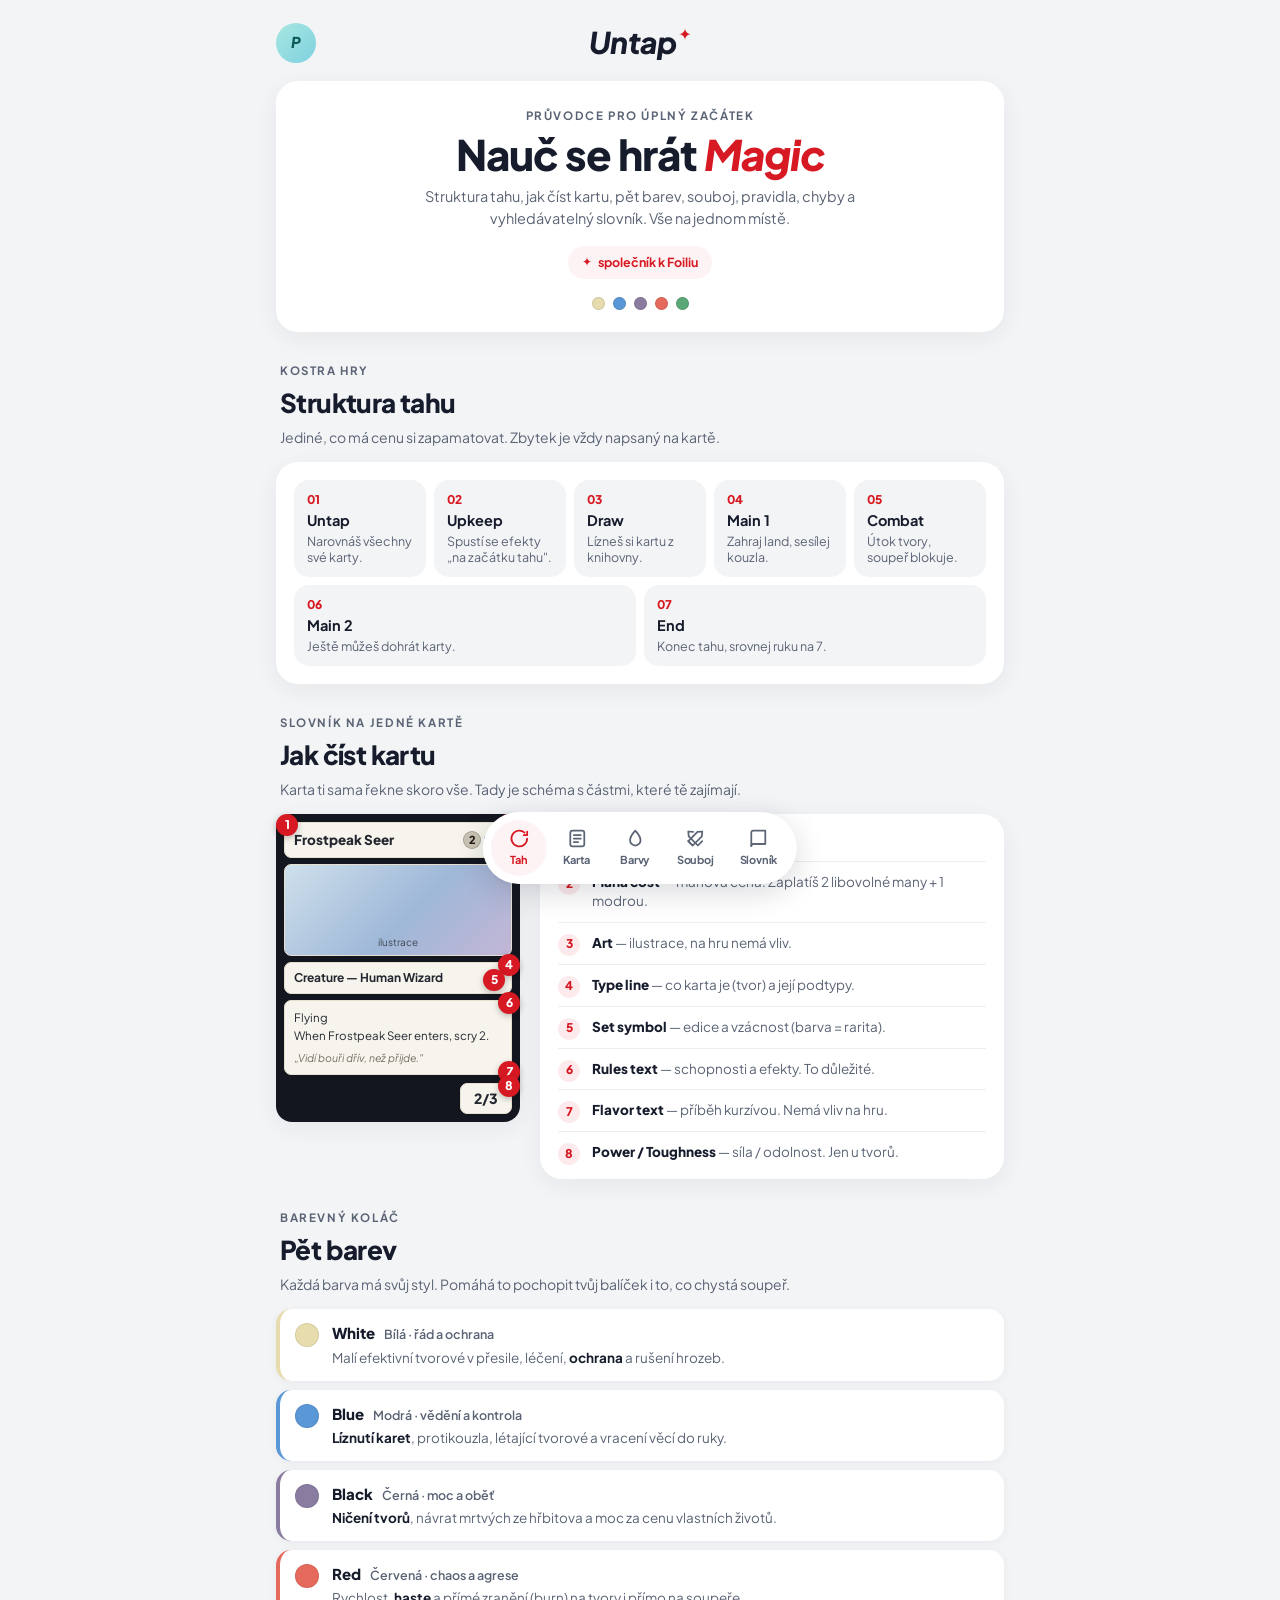
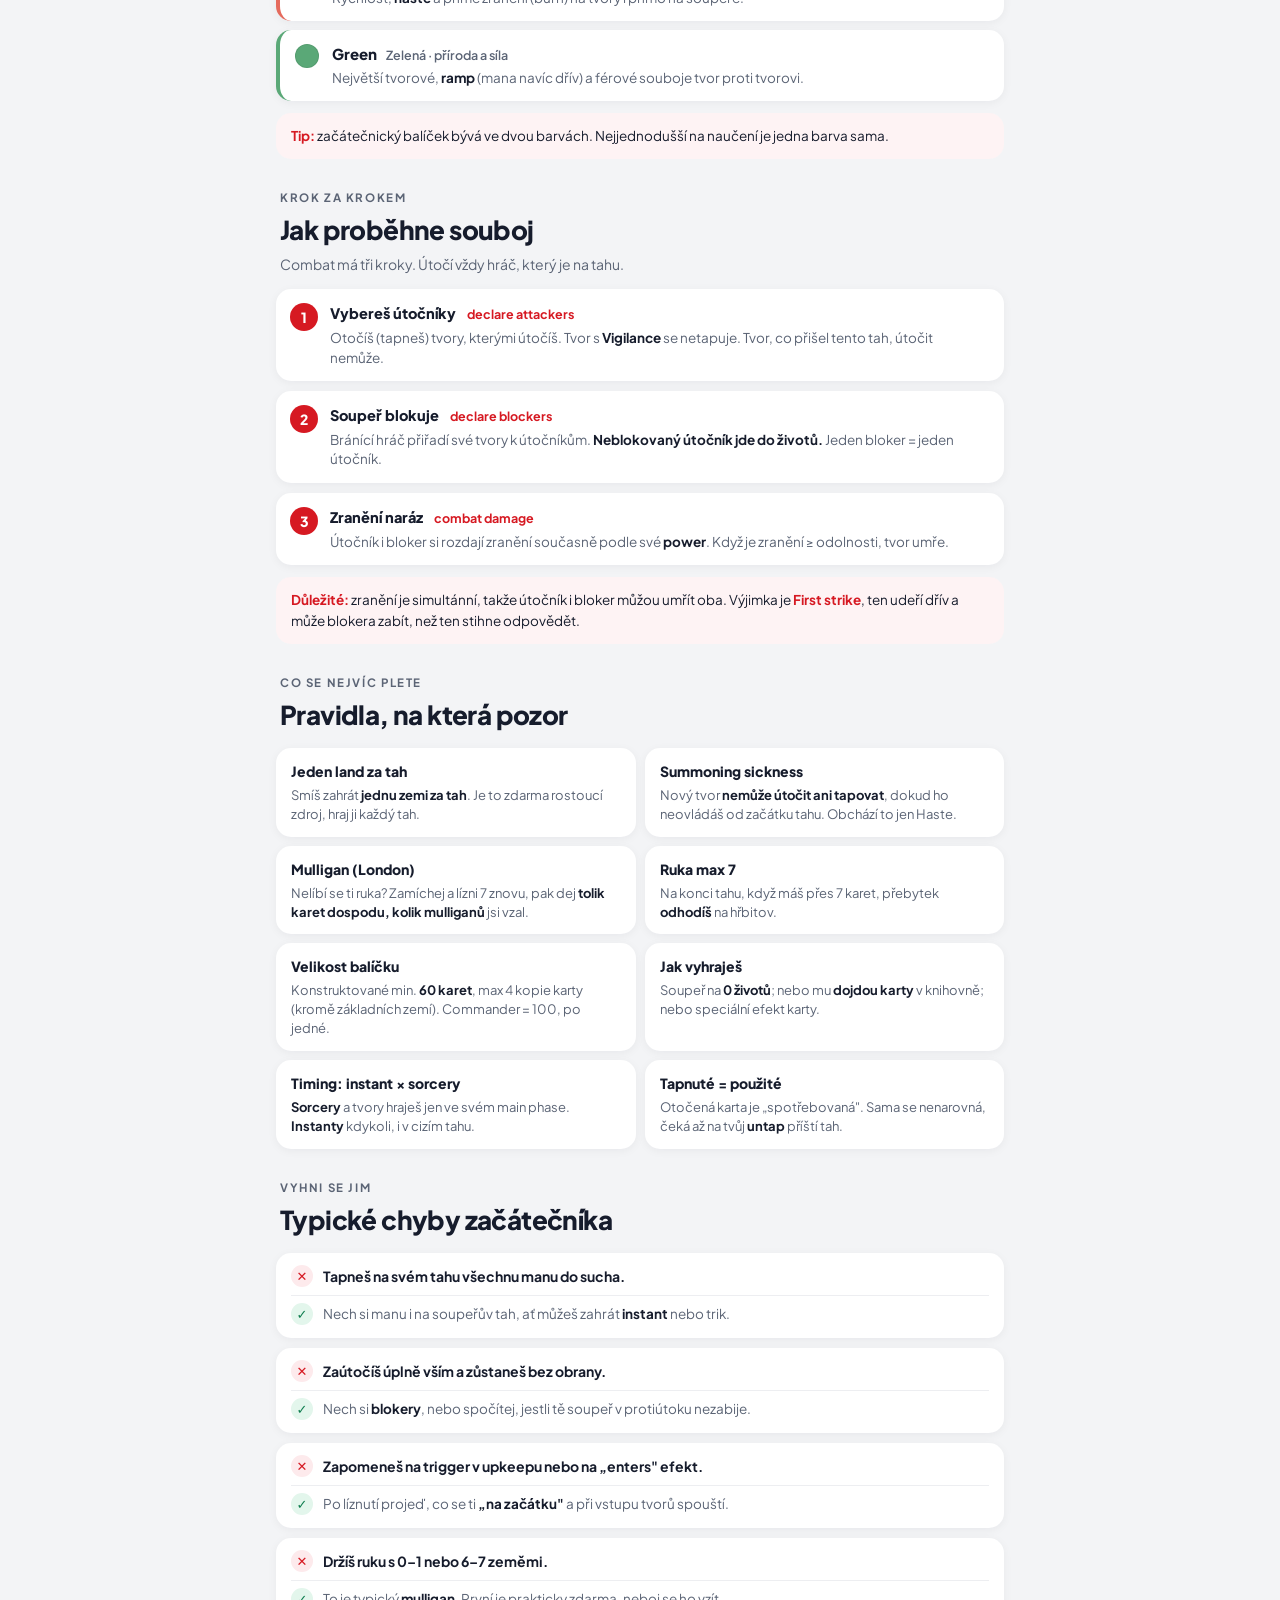
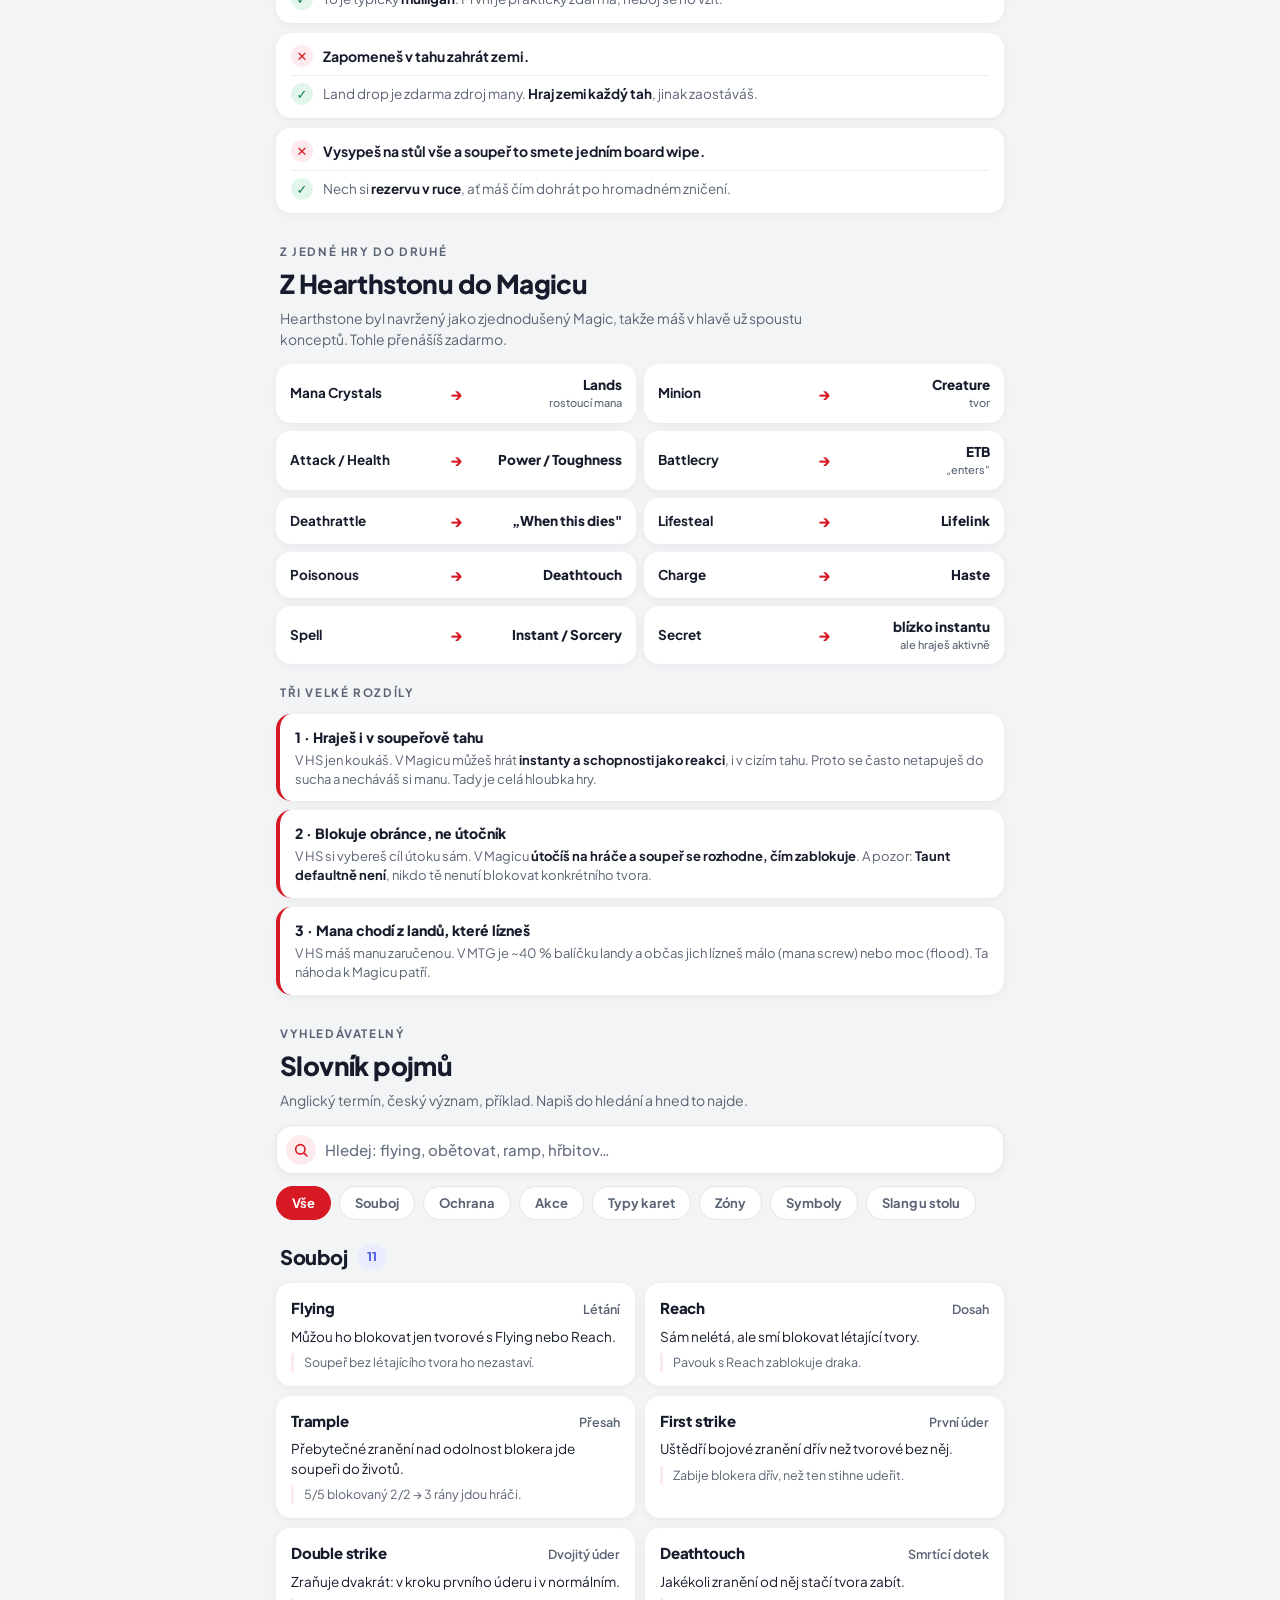
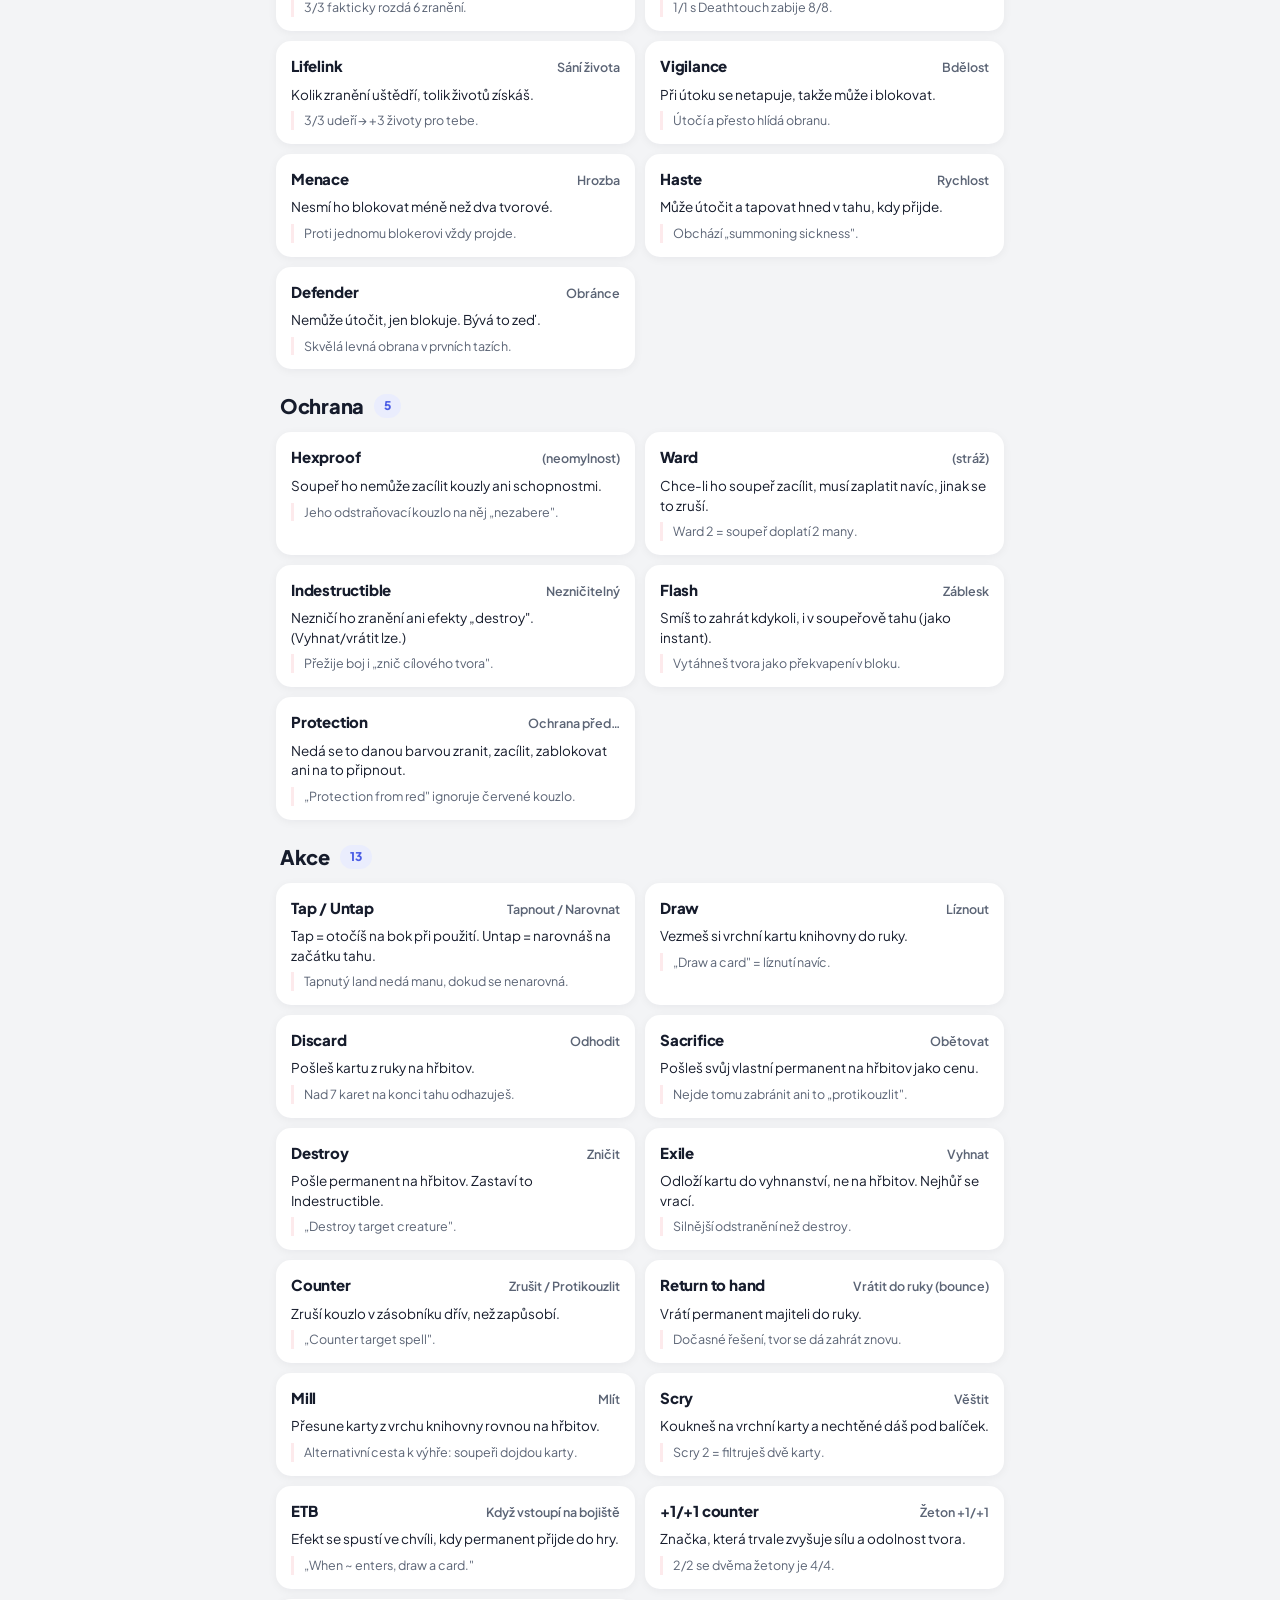
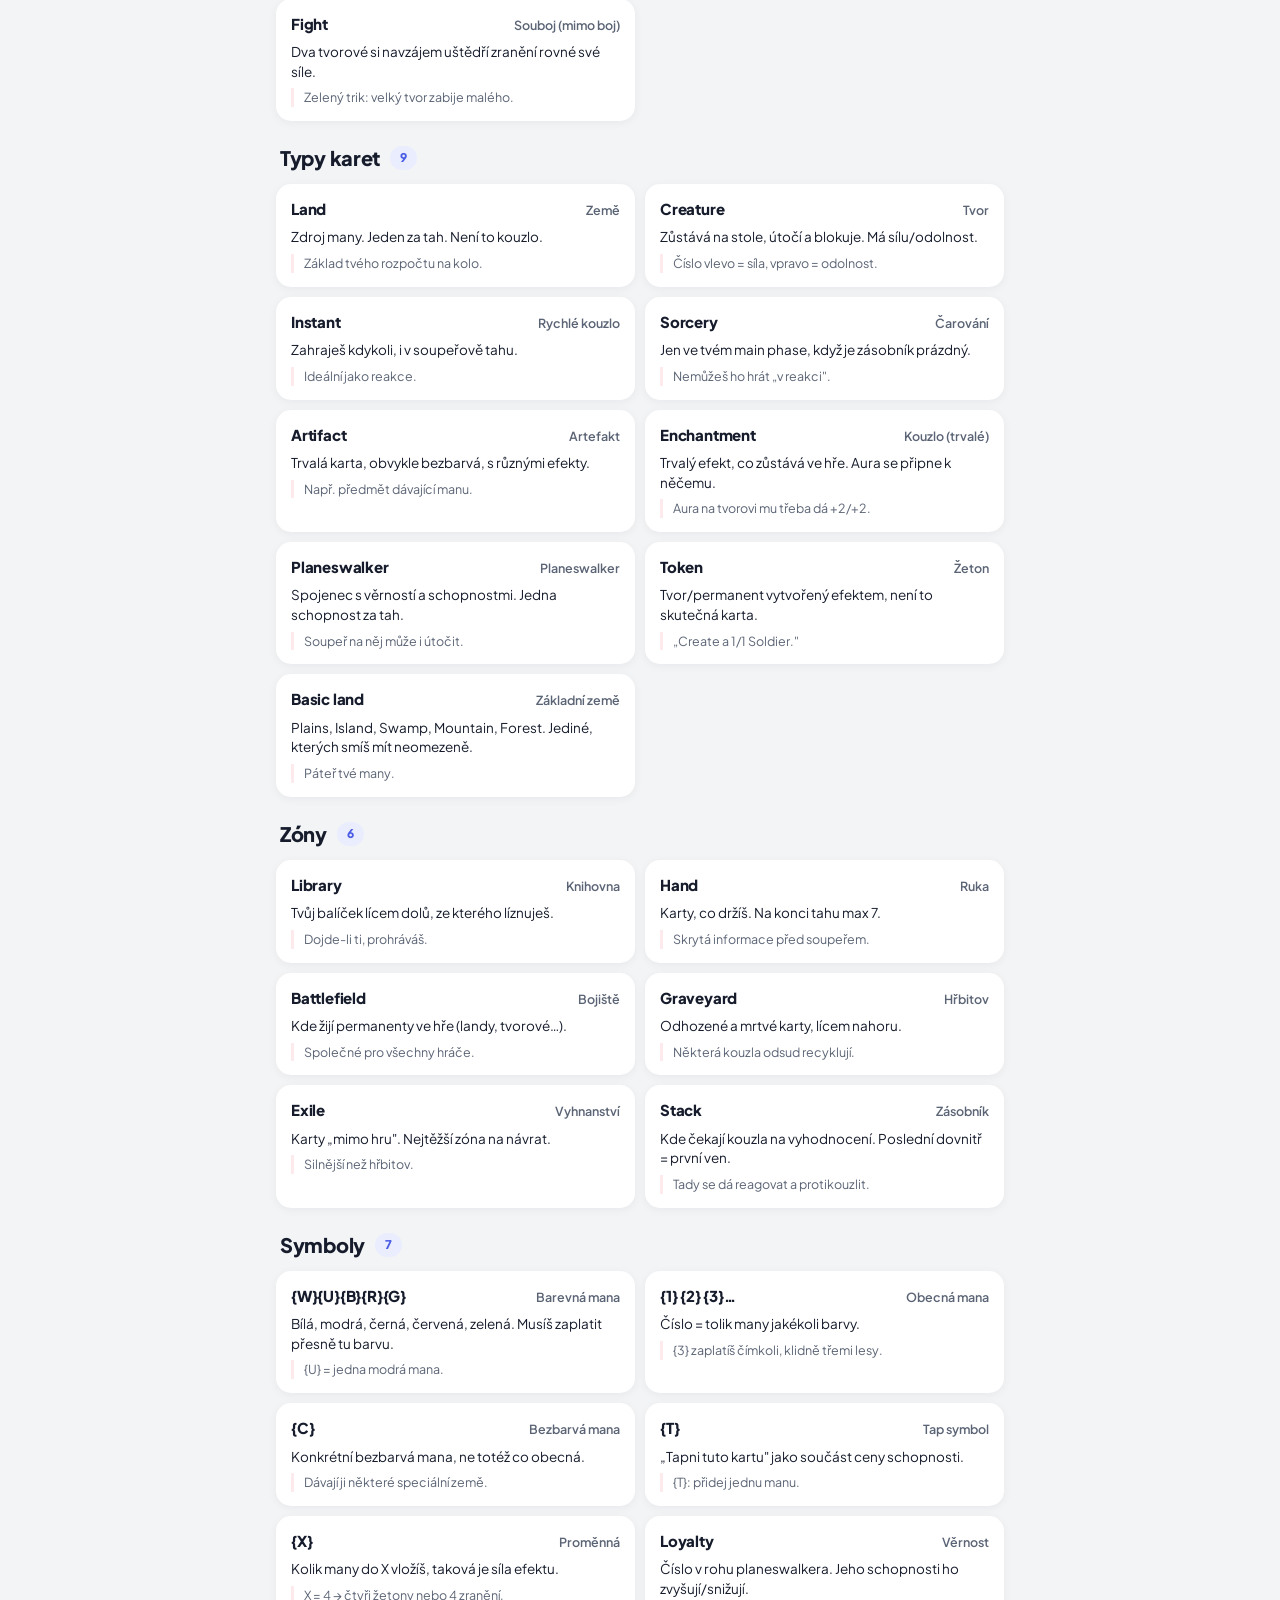
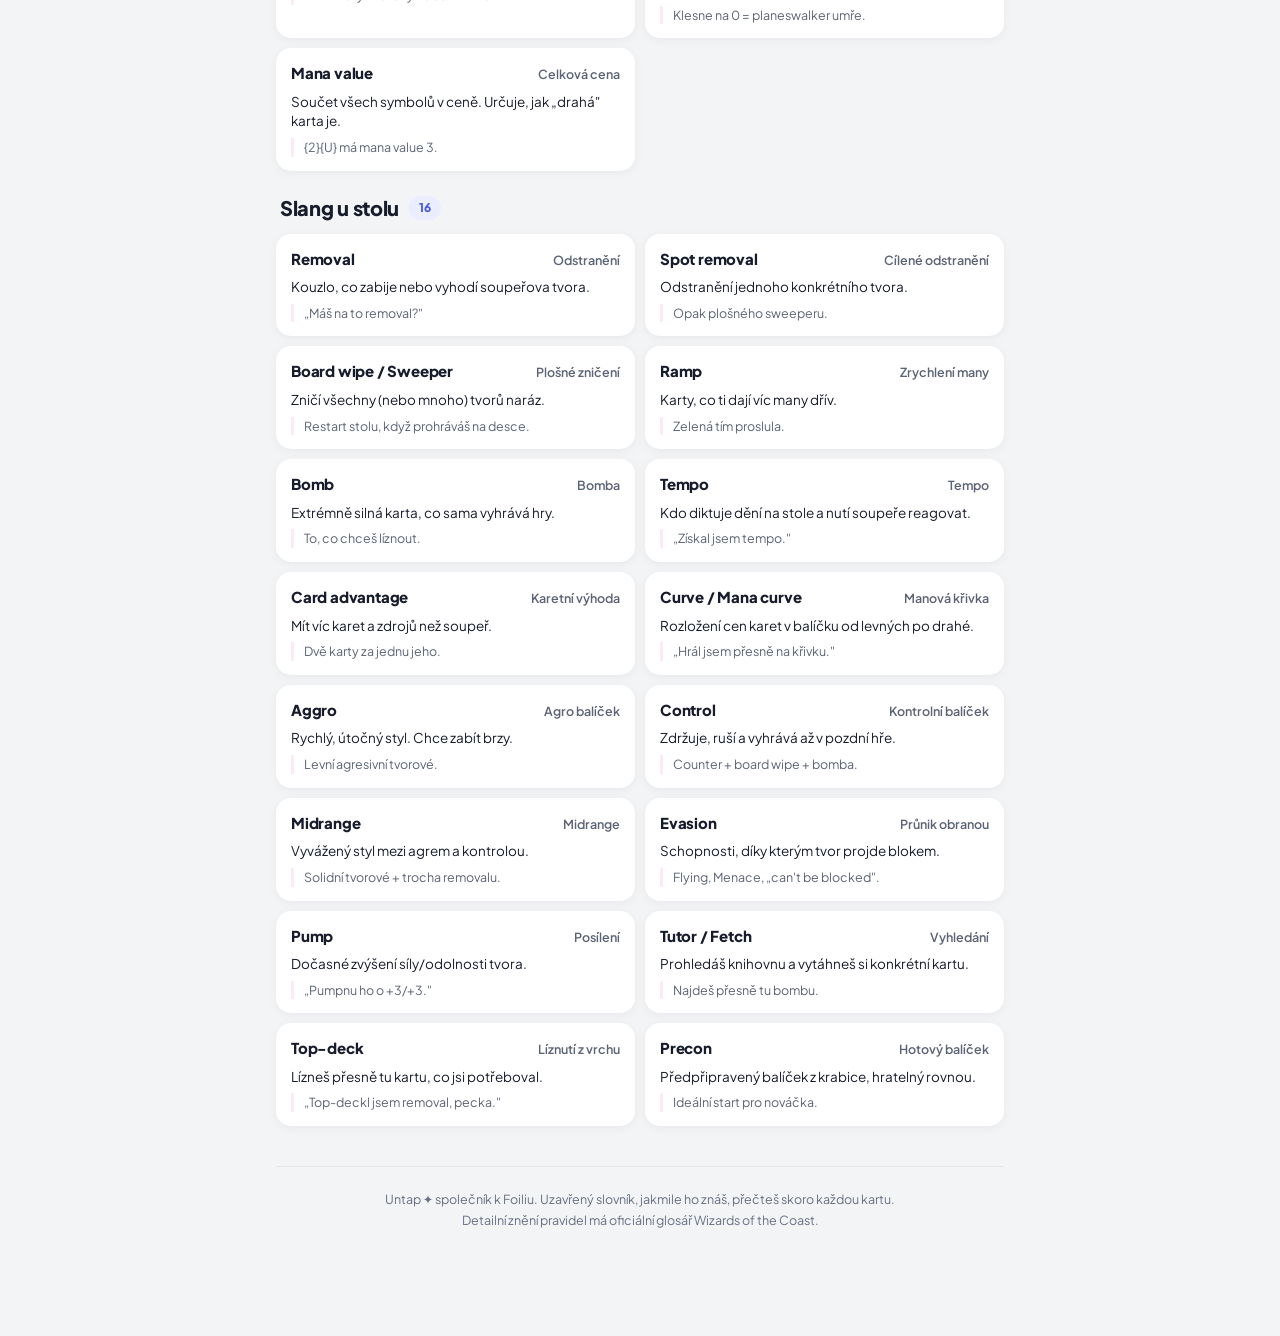
==== commit 8ddaf983: "Fix text contrast to meet WCAG AA Secondary text used --muted #8b93a3 at 11-14.5px, giving 2.8-3.1:1" ====
--- a/index.html
+++ b/index.html
@@ -10,12 +10,12 @@
 <style>
   :root{
     --bg:#f3f4f6; --surface:#ffffff;
-    --text:#161c2c; --muted:#8b93a3; --muted-2:#aeb4c0;
-    --line:#edeef1; --line-2:#e3e6ea;
-    --red:#e5202a; --red-soft:#fdeaec; --red-tint:#fef3f4;
-    --green:#16a86a; --green-soft:#e3f6ec;
+    --text:#161c2c; --muted:#5b6475; --muted-2:#677082;
+    --line:#edeef1; --line-2:#e3e6ea; --line-3:#aeb4c0;
+    --red:#d61922; --red-soft:#fdeaec; --red-tint:#fef3f4;
+    --green:#107e4f; --green-soft:#e3f6ec;
     --gold:#e5922a; --gold-soft:#fdf0e0;
-    --blue:#5566e6; --blue-soft:#eaedfd;
+    --blue:#4b5de5; --blue-soft:#eaedfd;
     --w:#e7dcae; --u:#5a97d6; --b:#8a7ca0; --r:#e56a5c; --g:#5aa877;
     --radius:22px; --radius-sm:15px;
     --shadow:0 6px 24px rgba(20,26,44,.06); --shadow-sm:0 2px 10px rgba(20,26,44,.05);
@@ -67,12 +67,12 @@
   .mc-name{font-weight:800;font-size:13.5px}
   .mc-cost{display:flex;gap:3px}
   .sym{width:18px;height:18px;border-radius:50%;font-weight:800;font-size:11px;display:inline-flex;align-items:center;justify-content:center;color:#241a10;box-shadow:inset 0 0 0 1px rgba(0,0,0,.18)}
-  .sym.w{background:#eee4c4} .sym.u{background:var(--u);color:#fff} .sym.b{background:#4a4356;color:#fff} .sym.r{background:var(--r);color:#fff} .sym.g{background:var(--g);color:#fff} .sym.gen{background:#c9c3b4} .sym.c{background:#d7dde2}
-  .mc-art{height:92px;background:linear-gradient(135deg,#cfe0ec,#9fb8d8 55%,#c3b6d6);border-radius:7px;display:flex;align-items:flex-end;justify-content:center;color:#5b6472;font-size:10px;padding-bottom:5px}
+  .sym.w{background:#eee4c4} .sym.u{background:var(--u)} .sym.b{background:#4a4356;color:#fff} .sym.r{background:var(--r)} .sym.g{background:var(--g)} .sym.gen{background:#c9c3b4} .sym.c{background:#d7dde2}
+  .mc-art{height:92px;background:linear-gradient(135deg,#cfe0ec,#9fb8d8 55%,#c3b6d6);border-radius:7px;display:flex;align-items:flex-end;justify-content:center;color:#424852;font-size:10px;padding-bottom:5px}
   .mc-type{display:flex;justify-content:space-between;align-items:center;padding:6px 9px;font-size:12px;font-weight:700}
   .mc-type .rar{width:15px;height:15px;border-radius:3px;background:linear-gradient(135deg,var(--gold),#b96f1e);transform:rotate(45deg)}
   .mc-text{padding:8px 9px;font-size:11.5px;line-height:1.5}
-  .mc-text .fl{color:#7b7466;font-style:italic;margin-top:6px;font-size:10.5px}
+  .mc-text .fl{color:#766f62;font-style:italic;margin-top:6px;font-size:10.5px}
   .mc-ptrow{display:flex;justify-content:flex-end;padding-top:2px}
   .mc-pt{position:relative;background:#f6f4ec;border:1px solid #e4dfce;border-radius:7px;padding:4px 13px;font-weight:800;font-size:14px;color:#23272f}
   .legend{flex:1 1 280px;min-width:230px;background:var(--surface);border-radius:var(--radius);box-shadow:var(--shadow);padding:6px 18px}
@@ -145,7 +145,7 @@
   .search .ic svg{stroke:var(--red)}
   .chips{display:flex;gap:8px;flex-wrap:wrap;margin-top:12px}
   .chip{background:var(--surface);border:1px solid var(--line-2);color:var(--muted);border-radius:999px;padding:8px 15px;font-family:inherit;font-size:13px;font-weight:700;cursor:pointer;transition:all .14s}
-  .chip:hover{color:var(--text);border-color:var(--muted-2)}
+  .chip:hover{color:var(--text);border-color:var(--line-3)}
   .chip.active{background:var(--red);border-color:var(--red);color:#fff}
   .chip:focus-visible{outline:2px solid var(--red);outline-offset:2px}
   .gsec{margin-top:22px}
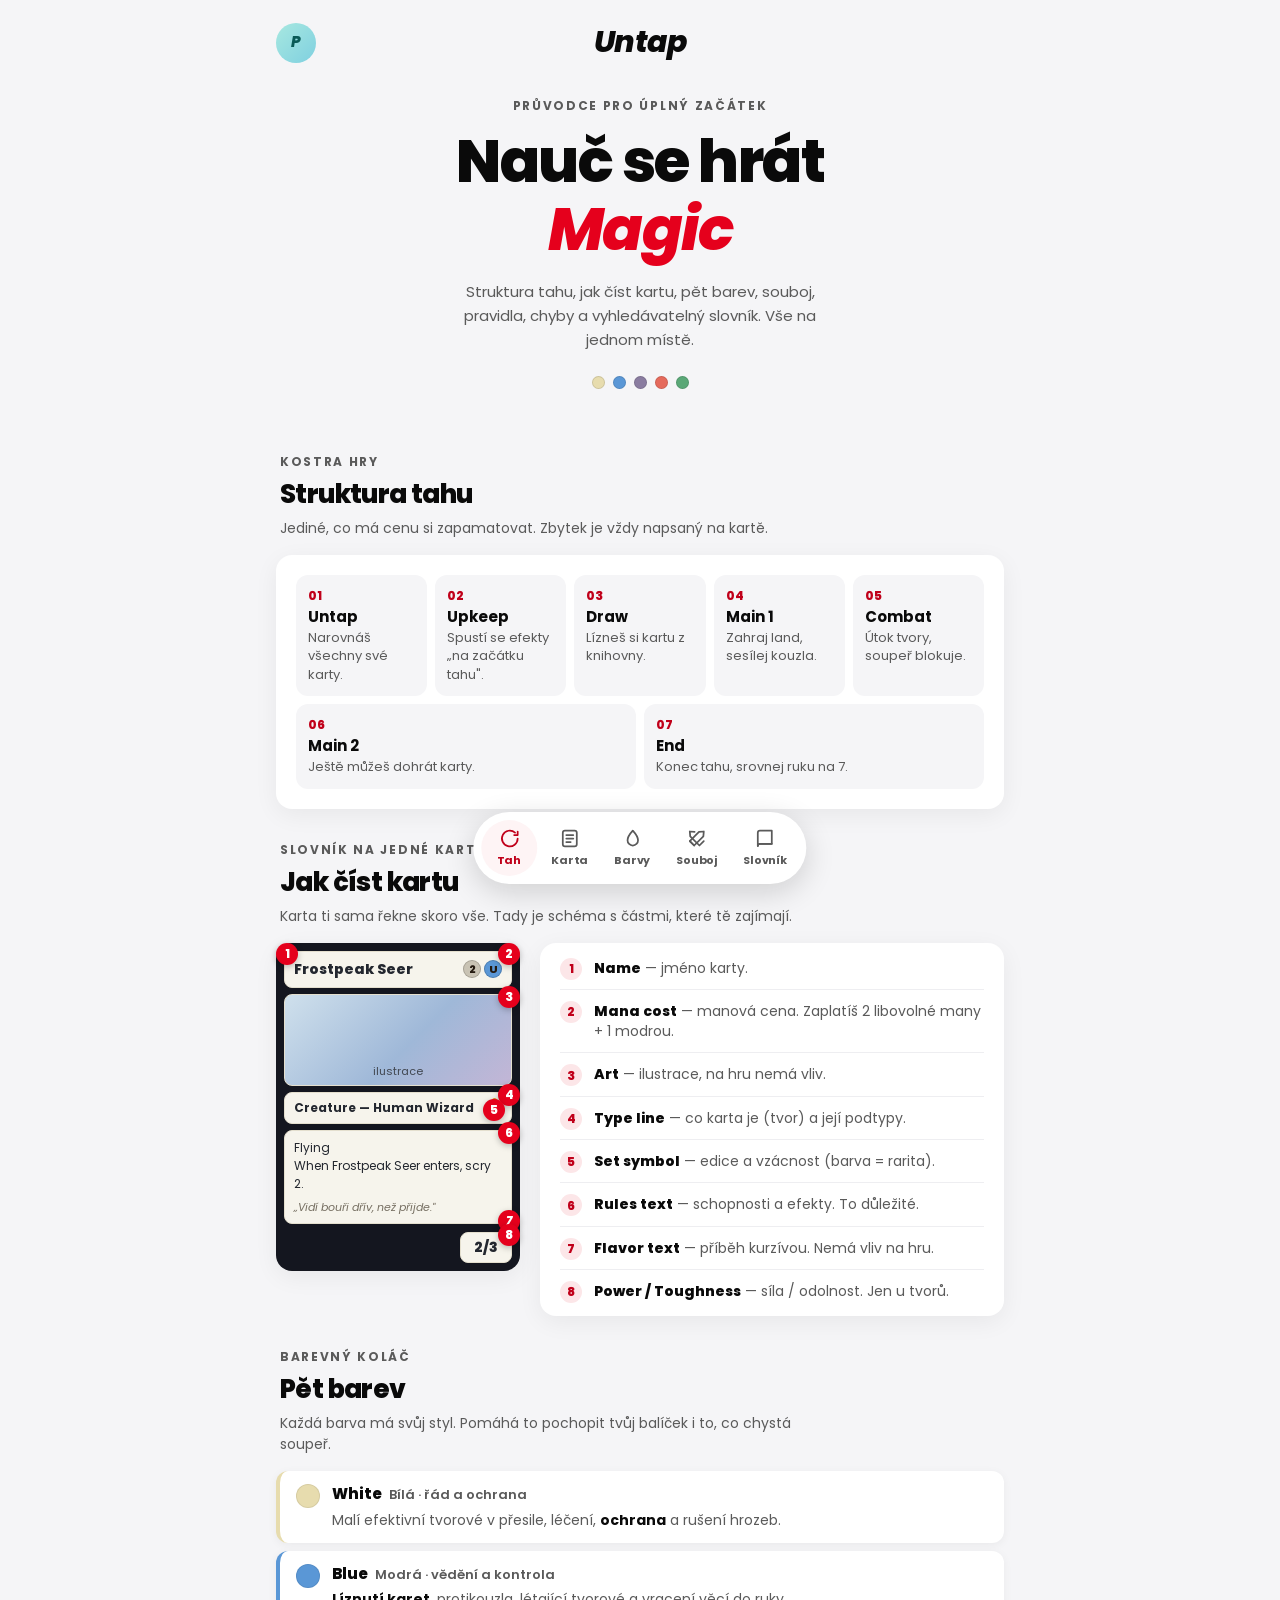
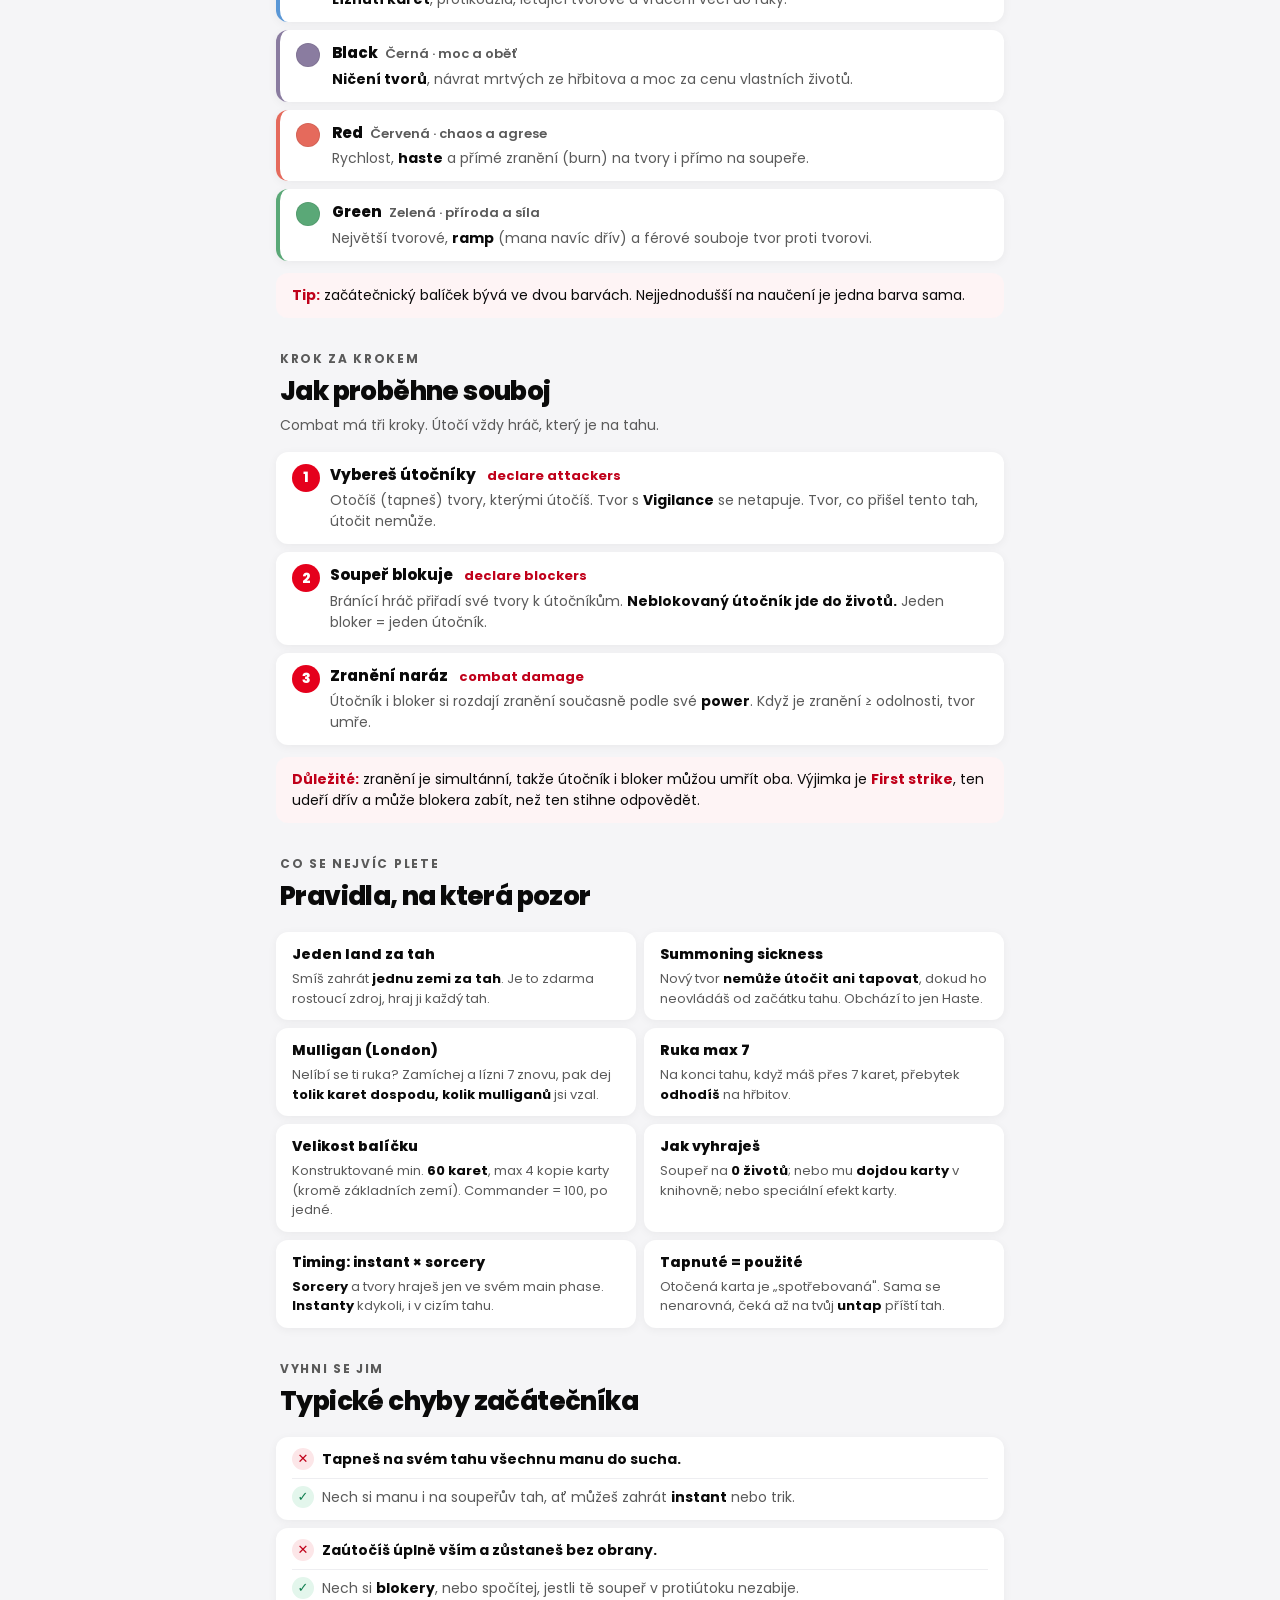
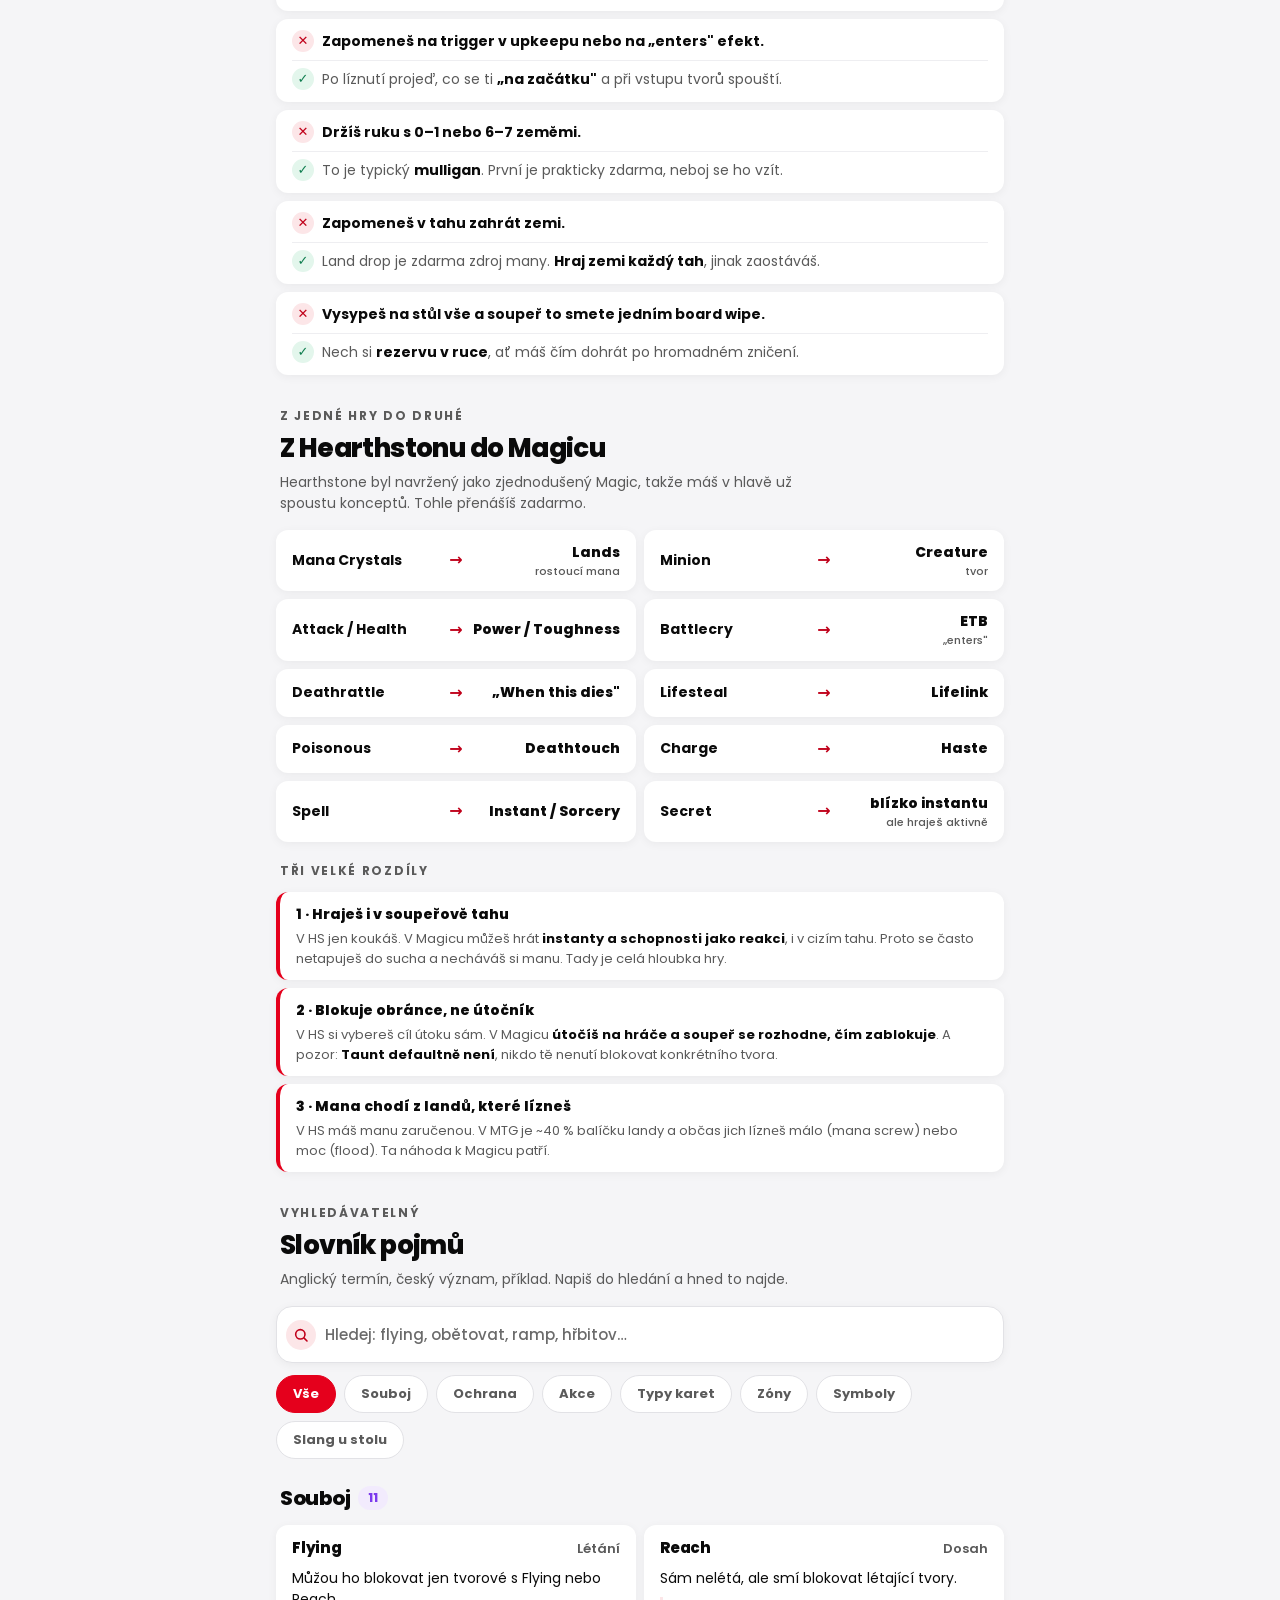
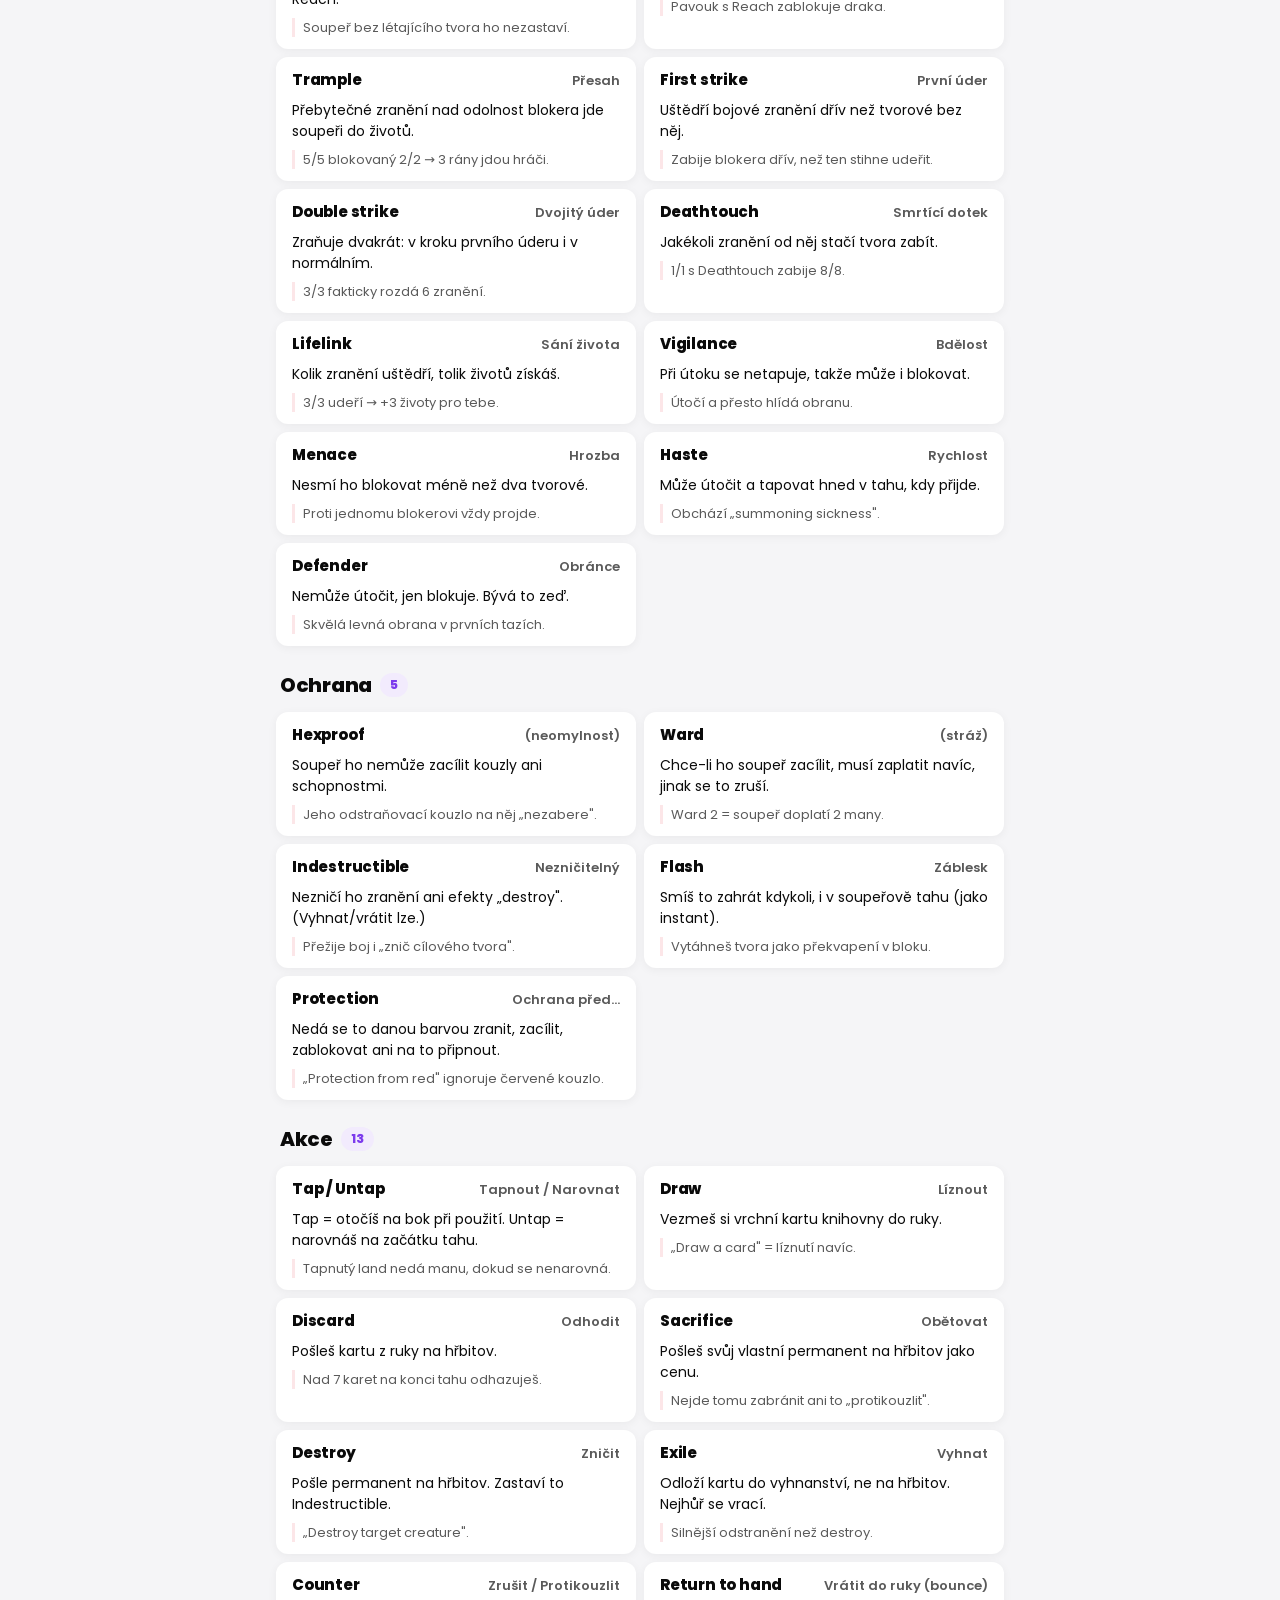
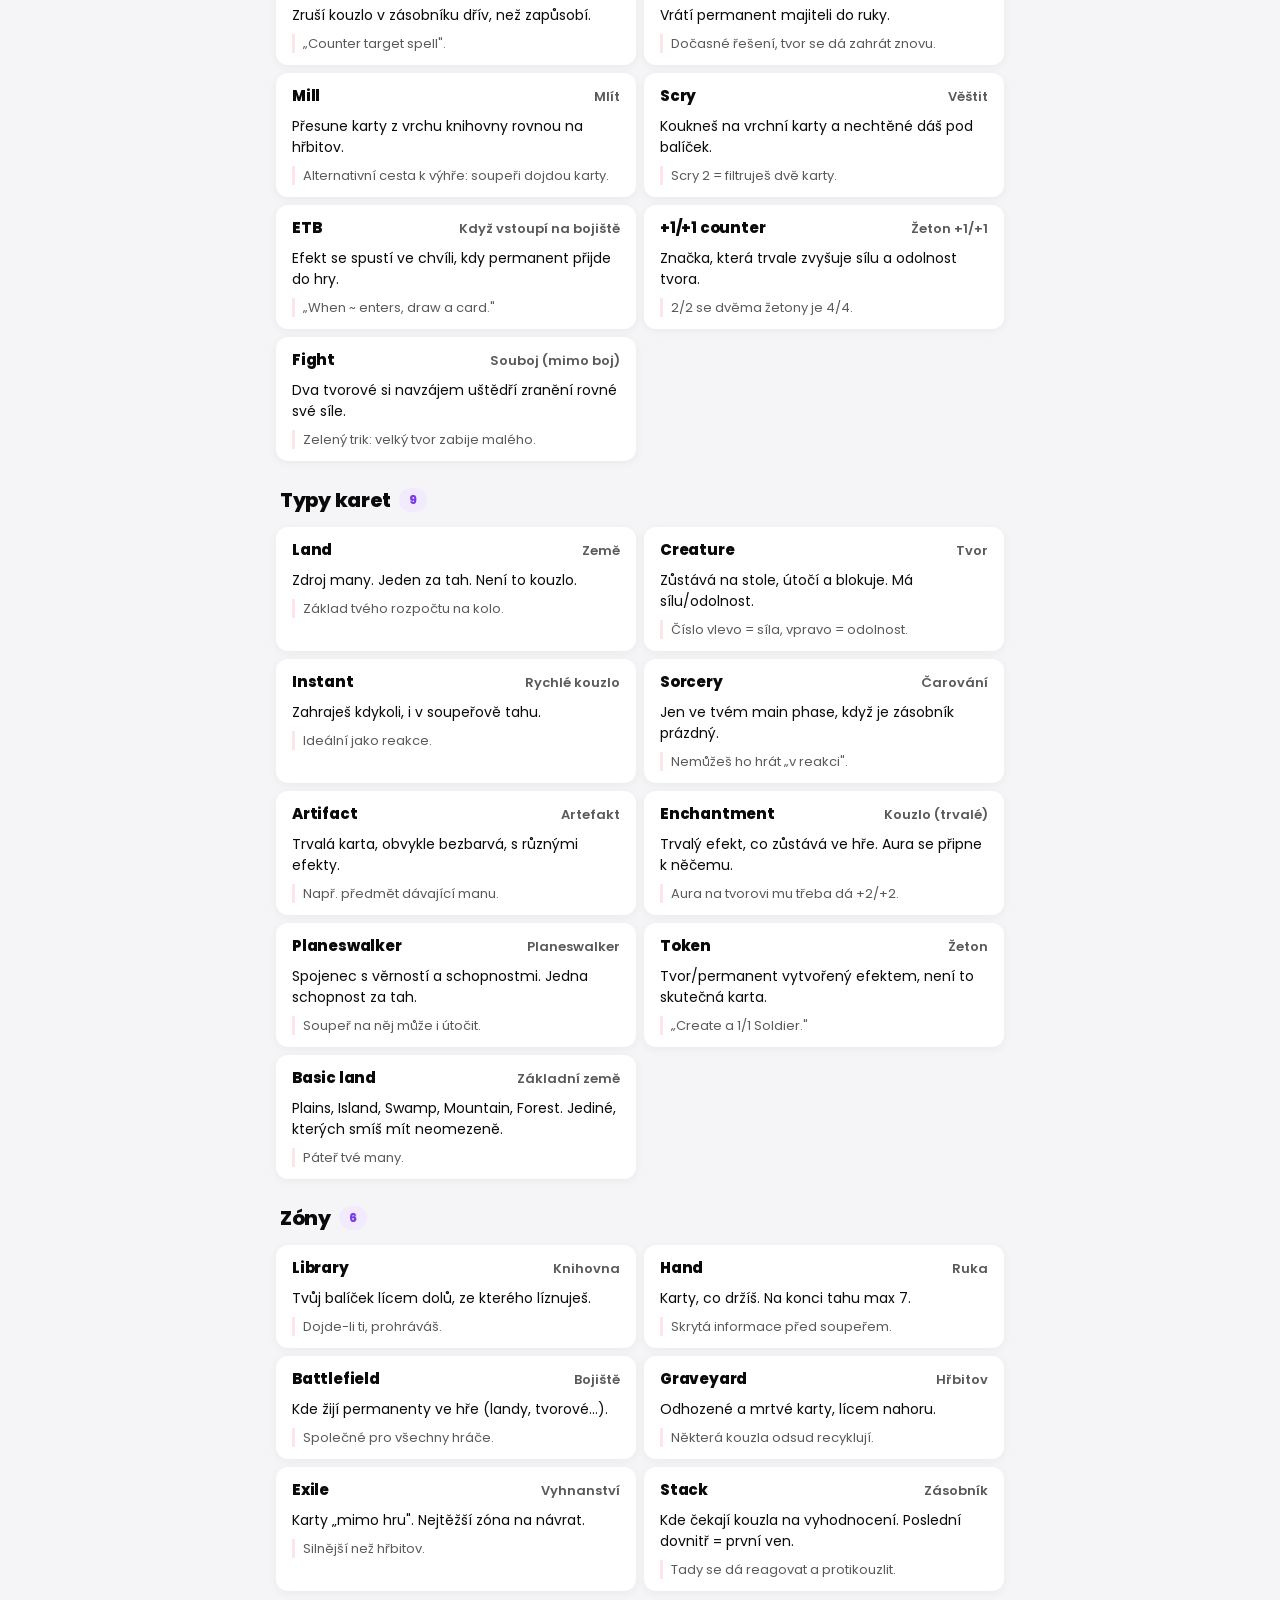
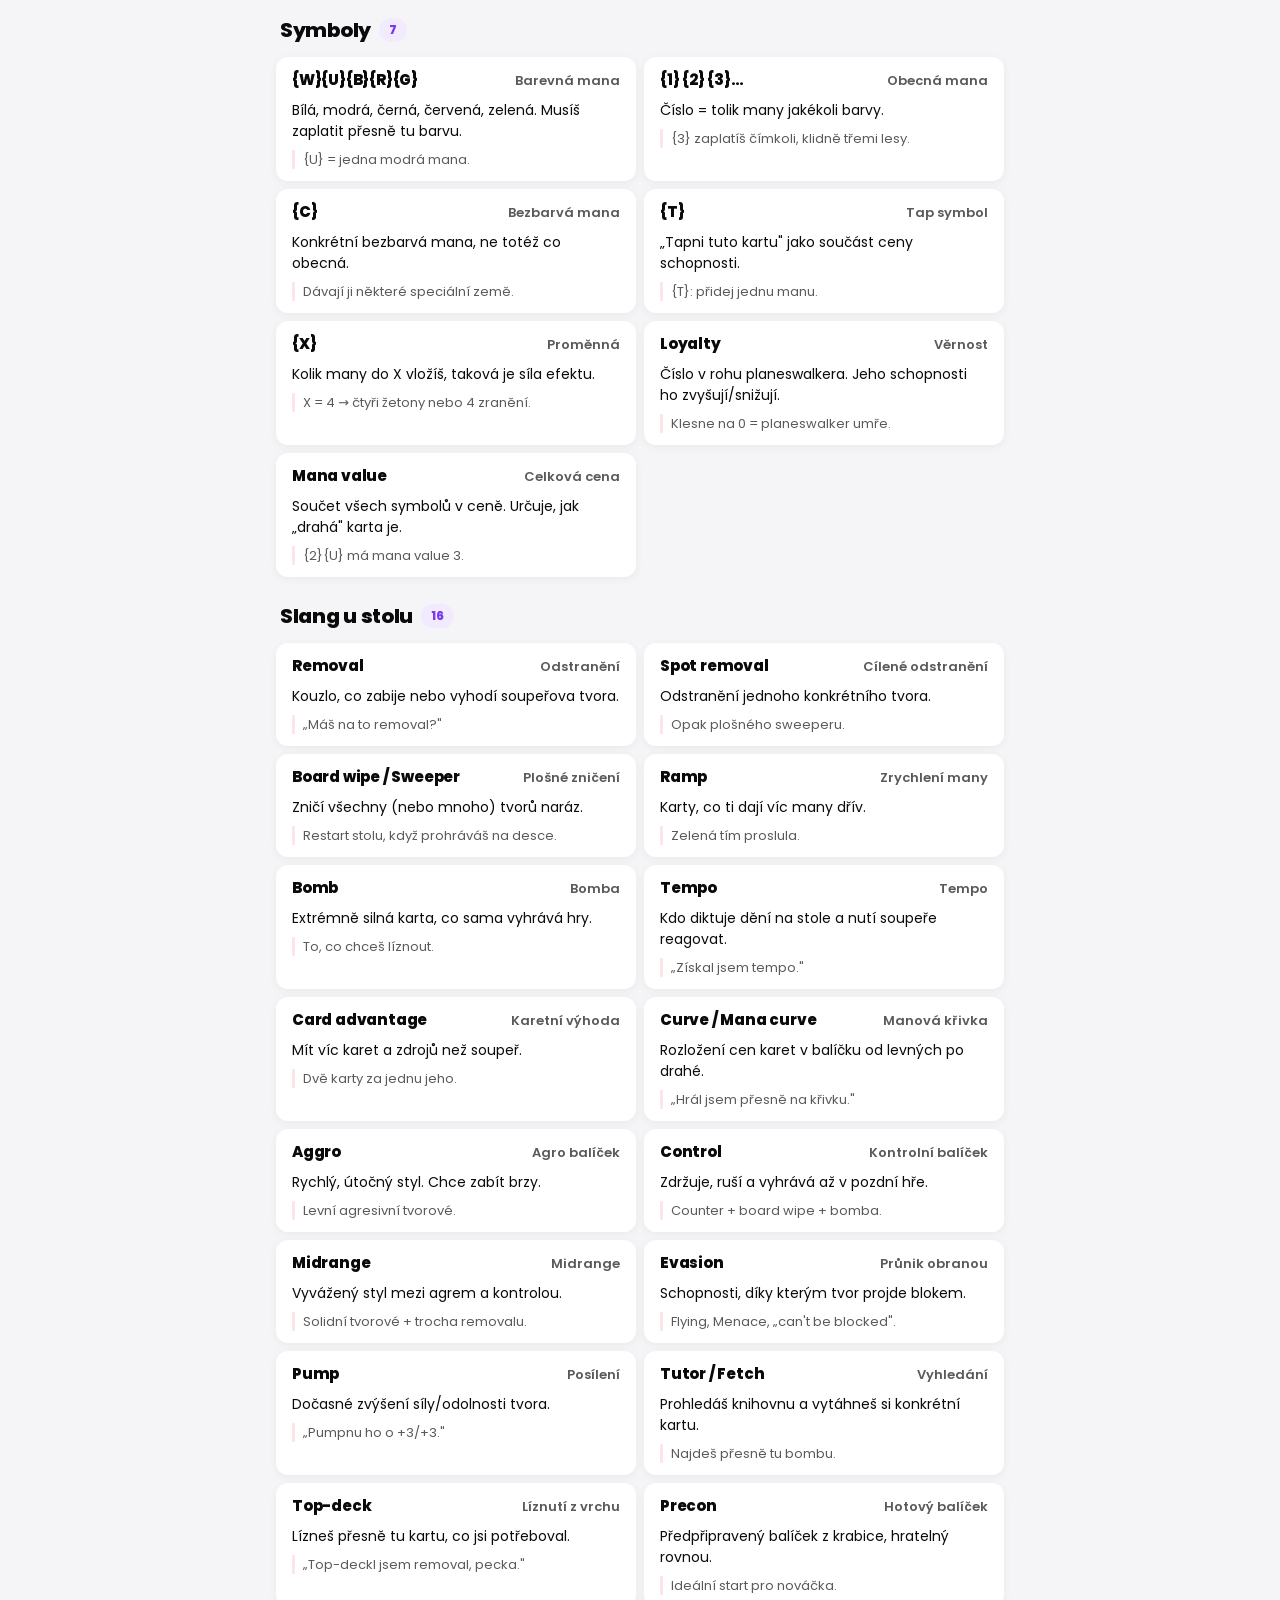
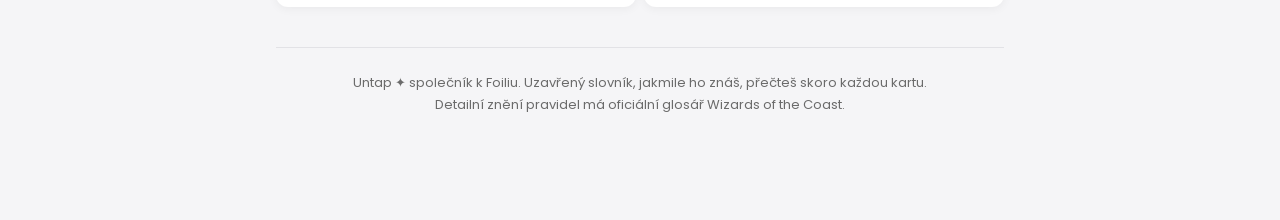
==== commit 43fdc0f0: "Align design with Foilio and introduce a token system Adopt Foilio's palette (foilio.cards) and Popp" ====
--- a/index.html
+++ b/index.html
@@ -6,171 +6,173 @@
 <title>Untap — průvodce pro začátek s Magicem</title>
 <link rel="preconnect" href="https://fonts.googleapis.com">
 <link rel="preconnect" href="https://fonts.gstatic.com" crossorigin>
-<link href="https://fonts.googleapis.com/css2?family=Plus+Jakarta+Sans:ital,wght@0,400;0,500;0,600;0,700;0,800;1,700;1,800&display=swap" rel="stylesheet">
+<link href="https://fonts.googleapis.com/css2?family=Poppins:ital,wght@0,400;0,500;0,600;0,700;0,800;1,800&display=swap" rel="stylesheet">
 <style>
   :root{
-    --bg:#f3f4f6; --surface:#ffffff;
-    --text:#161c2c; --muted:#5b6475; --muted-2:#677082;
-    --line:#edeef1; --line-2:#e3e6ea; --line-3:#aeb4c0;
-    --red:#d61922; --red-soft:#fdeaec; --red-tint:#fef3f4;
+    /* Palette shared with Foilio (foilio.cards) */
+    --bg:#f5f5f7; --surface:#ffffff;
+    --text:#0a0a0a; --muted:#5a5a5a; --muted-2:#6b6b6b;
+    --line:#eeeef1; --line-2:#e2e2e6; --line-3:#aaaaaa;
+    /* --red fills; --red-ink is the small-text red that clears AA on tints */
+    --red:#e5001c; --red-ink:#c0001a; --red-soft:#fce6e8; --red-tint:#fef4f5;
+    --violet:#7c3aed; --violet-soft:#f2ebfd;
     --green:#107e4f; --green-soft:#e3f6ec;
-    --gold:#e5922a; --gold-soft:#fdf0e0;
-    --blue:#4b5de5; --blue-soft:#eaedfd;
+    --gold:#e5922a;
     --w:#e7dcae; --u:#5a97d6; --b:#8a7ca0; --r:#e56a5c; --g:#5aa877;
-    --radius:22px; --radius-sm:15px;
-    --shadow:0 6px 24px rgba(20,26,44,.06); --shadow-sm:0 2px 10px rgba(20,26,44,.05);
+
+    --t-2xs:11px; --t-xs:12px; --t-sm:13px; --t-md:14px;
+    --t-lg:15px; --t-xl:16px; --t-2xl:20px; --t-3xl:26px;
+
+    --sp-1:4px; --sp-2:8px; --sp-3:12px; --sp-4:16px;
+    --sp-5:20px; --sp-6:24px; --sp-8:32px; --sp-10:40px;
+
+    --r-sm:8px; --r-md:12px; --r-lg:16px; --r-pill:999px;
+    --shadow:0 6px 24px rgba(10,10,10,.06); --shadow-sm:0 2px 10px rgba(10,10,10,.05);
   }
   *{box-sizing:border-box;margin:0;padding:0}
   html{-webkit-text-size-adjust:100%;scroll-behavior:smooth}
-  body{background:var(--bg);color:var(--text);font-family:'Plus Jakarta Sans',system-ui,sans-serif;line-height:1.5;font-size:16px;padding-bottom:104px;-webkit-font-smoothing:antialiased}
-  .wrap{max-width:760px;margin:0 auto;padding:0 16px}
+  body{background:var(--bg);color:var(--text);font-family:'Poppins',system-ui,sans-serif;line-height:1.5;font-size:var(--t-xl);padding-bottom:104px;-webkit-font-smoothing:antialiased}
+  .wrap{max-width:760px;margin:0 auto;padding:0 var(--sp-4)}
   a{color:inherit;text-decoration:none}
 
   /* Top bar / logo */
-  .topbar{display:flex;align-items:center;justify-content:center;padding:20px 0 8px;position:relative}
-  .logo{font-weight:800;font-style:italic;font-size:30px;letter-spacing:-.5px;color:var(--text);display:inline-flex;align-items:flex-start;gap:2px}
-  .logo .spark{color:var(--red);font-style:normal;font-size:16px;margin-top:2px}
-  .avatar{position:absolute;left:0;width:40px;height:40px;border-radius:50%;background:linear-gradient(135deg,#a7e8e0,#7fd0e0);display:flex;align-items:center;justify-content:center;font-weight:800;color:#0a5b57;font-size:15px;font-style:italic}
-
-  /* Hero card */
-  .hero{background:var(--surface);border-radius:var(--radius);box-shadow:var(--shadow);padding:26px 22px 22px;text-align:center;margin-top:8px}
-  .hero .kicker{font-size:11.5px;font-weight:700;letter-spacing:.14em;text-transform:uppercase;color:var(--muted)}
-  .hero h1{font-weight:800;font-size:clamp(30px,8vw,42px);letter-spacing:-1px;margin-top:8px;line-height:1.05}
-  .hero h1 em{font-style:italic;color:var(--red)}
-  .hero p{color:var(--muted);font-size:14.5px;max-width:42ch;margin:10px auto 0}
-  .companion{display:inline-flex;align-items:center;gap:6px;margin-top:16px;background:var(--red-tint);color:var(--red);font-weight:700;font-size:12.5px;padding:7px 14px;border-radius:999px}
-  .companion .spark{font-size:12px}
-  .pips{display:flex;gap:8px;justify-content:center;margin-top:18px}
+  .topbar{display:flex;align-items:center;justify-content:center;padding:var(--sp-5) 0 var(--sp-2);position:relative}
+  .logo{font-weight:800;font-style:italic;font-size:30px;letter-spacing:-.5px;color:var(--text)}
+  .avatar{position:absolute;left:0;width:40px;height:40px;border-radius:50%;background:linear-gradient(135deg,#a7e8e0,#7fd0e0);display:flex;align-items:center;justify-content:center;font-weight:800;color:#0a5b57;font-size:var(--t-lg);font-style:italic}
+
+  /* Hero — full-bleed, Foilio-style stacked headline */
+  .hero{text-align:center;padding:var(--sp-6) var(--sp-2) var(--sp-8)}
+  .hero .kicker{font-size:var(--t-xs);font-weight:700;letter-spacing:.14em;text-transform:uppercase;color:var(--muted)}
+  .hero h1{font-weight:800;font-size:clamp(34px,9vw,60px);letter-spacing:-1.5px;margin-top:var(--sp-3);line-height:1.14}
+  .hero h1 em{display:block;font-style:italic;color:var(--red)}
+  .hero p{color:var(--muted);font-size:var(--t-lg);max-width:44ch;margin:var(--sp-4) auto 0;line-height:1.6}
+  .pips{display:flex;gap:var(--sp-2);justify-content:center;margin-top:var(--sp-6)}
   .pip{width:13px;height:13px;border-radius:50%;box-shadow:inset 0 0 0 1px rgba(0,0,0,.12)}
   .pip.w{background:var(--w)} .pip.u{background:var(--u)} .pip.b{background:var(--b)} .pip.r{background:var(--r)} .pip.g{background:var(--g)}
 
   /* Section shell */
-  .block{margin-top:30px;scroll-margin-top:16px}
-  .eyebrow{font-size:11.5px;font-weight:700;letter-spacing:.14em;text-transform:uppercase;color:var(--muted);padding-left:4px}
-  .block>h2{font-weight:800;font-size:26px;letter-spacing:-.6px;margin-top:4px;padding-left:4px}
-  .lead{color:var(--muted);font-size:14px;margin-top:5px;padding-left:4px;max-width:58ch}
-  .panel{background:var(--surface);border-radius:var(--radius);box-shadow:var(--shadow);padding:18px;margin-top:14px}
+  .block{margin-top:var(--sp-8);scroll-margin-top:var(--sp-4)}
+  .eyebrow{font-size:var(--t-xs);font-weight:700;letter-spacing:.14em;text-transform:uppercase;color:var(--muted);padding-left:var(--sp-1)}
+  .block>h2{font-weight:800;font-size:var(--t-3xl);letter-spacing:-.6px;margin-top:var(--sp-1);padding-left:var(--sp-1)}
+  .lead{color:var(--muted);font-size:var(--t-md);margin-top:var(--sp-1);padding-left:var(--sp-1);max-width:58ch}
+  .panel{background:var(--surface);border-radius:var(--r-lg);box-shadow:var(--shadow);padding:var(--sp-5);margin-top:var(--sp-4)}
+
+  /* One surface card, seven users */
+  .clr,.s3,.rule,.miss .m,.map,.diff,.card{background:var(--surface);border-radius:var(--r-md);box-shadow:var(--shadow-sm);padding:var(--sp-3) var(--sp-4)}
+  /* Emphasis inside muted body copy */
+  :is(.cd,.sd,.rd,.fix,.dd,.def) b{color:var(--text);font-weight:700}
 
   /* Turn flow */
-  .flow{display:flex;flex-wrap:wrap;gap:8px}
-  .step{flex:1 1 120px;background:var(--bg);border-radius:var(--radius-sm);padding:11px 13px}
-  .step .n{font-weight:800;font-size:12px;color:var(--red)}
-  .step .t{font-weight:700;font-size:14.5px;margin:1px 0}
-  .step .d{font-size:12.5px;color:var(--muted);line-height:1.35}
+  .flow{display:flex;flex-wrap:wrap;gap:var(--sp-2)}
+  .step{flex:1 1 120px;background:var(--bg);border-radius:var(--r-md);padding:var(--sp-3)}
+  .step .n{font-weight:800;font-size:var(--t-xs);color:var(--red-ink)}
+  .step .t{font-weight:700;font-size:var(--t-lg);margin:1px 0}
+  .step .d{font-size:var(--t-sm);color:var(--muted);line-height:1.4}
 
   /* Card anatomy */
-  .anat{display:flex;gap:20px;flex-wrap:wrap;align-items:flex-start;margin-top:14px}
-  .mtgcard{flex:0 0 244px;max-width:100%;background:#14161f;padding:8px;border-radius:16px;box-shadow:var(--shadow)}
-  .mc-reg{position:relative;background:#f6f4ec;border:1px solid #e4dfce;border-radius:7px;margin-bottom:6px;color:#23272f}
-  .mc-badge{position:absolute;top:-9px;right:-9px;width:22px;height:22px;border-radius:50%;background:var(--red);color:#fff;font-weight:800;font-size:12px;display:flex;align-items:center;justify-content:center;z-index:2;box-shadow:0 2px 6px rgba(0,0,0,.25)}
+  .anat{display:flex;gap:var(--sp-5);flex-wrap:wrap;align-items:flex-start;margin-top:var(--sp-4)}
+  .mtgcard{flex:0 0 244px;max-width:100%;background:#14161f;padding:var(--sp-2);border-radius:var(--r-lg);box-shadow:var(--shadow)}
+  .mc-reg{position:relative;background:#f6f4ec;border:1px solid #e4dfce;border-radius:var(--r-sm);margin-bottom:6px;color:#23272f}
+  .mc-badge{position:absolute;top:-9px;right:-9px;width:22px;height:22px;border-radius:50%;background:var(--red);color:#fff;font-weight:800;font-size:var(--t-xs);display:flex;align-items:center;justify-content:center;z-index:2;box-shadow:0 2px 6px rgba(0,0,0,.25)}
   .mc-title{display:flex;justify-content:space-between;align-items:center;gap:6px;padding:7px 9px}
-  .mc-name{font-weight:800;font-size:13.5px}
+  .mc-name{font-weight:800;font-size:var(--t-md)}
   .mc-cost{display:flex;gap:3px}
   .sym{width:18px;height:18px;border-radius:50%;font-weight:800;font-size:11px;display:inline-flex;align-items:center;justify-content:center;color:#241a10;box-shadow:inset 0 0 0 1px rgba(0,0,0,.18)}
   .sym.w{background:#eee4c4} .sym.u{background:var(--u)} .sym.b{background:#4a4356;color:#fff} .sym.r{background:var(--r)} .sym.g{background:var(--g)} .sym.gen{background:#c9c3b4} .sym.c{background:#d7dde2}
-  .mc-art{height:92px;background:linear-gradient(135deg,#cfe0ec,#9fb8d8 55%,#c3b6d6);border-radius:7px;display:flex;align-items:flex-end;justify-content:center;color:#424852;font-size:10px;padding-bottom:5px}
-  .mc-type{display:flex;justify-content:space-between;align-items:center;padding:6px 9px;font-size:12px;font-weight:700}
+  .mc-art{height:92px;background:linear-gradient(135deg,#cfe0ec,#9fb8d8 55%,#c3b6d6);border-radius:var(--r-sm);display:flex;align-items:flex-end;justify-content:center;color:#424852;font-size:var(--t-2xs);padding-bottom:5px}
+  .mc-type{display:flex;justify-content:space-between;align-items:center;padding:6px 9px;font-size:var(--t-xs);font-weight:700}
   .mc-type .rar{width:15px;height:15px;border-radius:3px;background:linear-gradient(135deg,var(--gold),#b96f1e);transform:rotate(45deg)}
-  .mc-text{padding:8px 9px;font-size:11.5px;line-height:1.5}
-  .mc-text .fl{color:#766f62;font-style:italic;margin-top:6px;font-size:10.5px}
+  .mc-text{padding:var(--sp-2) 9px;font-size:var(--t-xs);line-height:1.5}
+  .mc-text .fl{color:#766f62;font-style:italic;margin-top:6px;font-size:var(--t-2xs)}
   .mc-ptrow{display:flex;justify-content:flex-end;padding-top:2px}
-  .mc-pt{position:relative;background:#f6f4ec;border:1px solid #e4dfce;border-radius:7px;padding:4px 13px;font-weight:800;font-size:14px;color:#23272f}
-  .legend{flex:1 1 280px;min-width:230px;background:var(--surface);border-radius:var(--radius);box-shadow:var(--shadow);padding:6px 18px}
+  .mc-pt{position:relative;background:#f6f4ec;border:1px solid #e4dfce;border-radius:var(--r-sm);padding:4px 13px;font-weight:800;font-size:var(--t-md);color:#23272f}
+  .legend{flex:1 1 280px;min-width:230px;background:var(--surface);border-radius:var(--r-lg);box-shadow:var(--shadow);padding:var(--sp-1) var(--sp-5)}
   .legend ol{list-style:none;counter-reset:l}
-  .legend li{counter-increment:l;position:relative;padding:11px 0 11px 34px;border-bottom:1px solid var(--line);font-size:13.5px;line-height:1.4}
+  .legend li{counter-increment:l;position:relative;padding:11px 0 11px 34px;border-bottom:1px solid var(--line);font-size:var(--t-md);line-height:1.45}
   .legend li:last-child{border-bottom:0}
-  .legend li::before{content:counter(l);position:absolute;left:0;top:11px;width:22px;height:22px;border-radius:50%;background:var(--red-soft);color:var(--red);font-weight:800;font-size:12px;display:flex;align-items:center;justify-content:center}
+  .legend li::before{content:counter(l);position:absolute;left:0;top:11px;width:22px;height:22px;border-radius:50%;background:var(--red-soft);color:var(--red-ink);font-weight:800;font-size:var(--t-xs);display:flex;align-items:center;justify-content:center}
   .legend b{color:var(--text);font-weight:800}
   .legend .czl{color:var(--muted)}
 
   /* Colors */
-  .colors{display:grid;gap:9px;margin-top:14px}
-  .clr{display:flex;gap:13px;align-items:flex-start;background:var(--surface);border-radius:var(--radius-sm);box-shadow:var(--shadow-sm);border-left:4px solid var(--ca);padding:13px 15px}
+  .colors{display:grid;gap:var(--sp-2);margin-top:var(--sp-4)}
+  .clr{display:flex;gap:var(--sp-3);align-items:flex-start;border-left:4px solid var(--ca)}
   .clr .dot{flex:0 0 24px;height:24px;border-radius:50%;background:var(--ca);margin-top:1px;box-shadow:inset 0 0 0 1px rgba(0,0,0,.08)}
-  .clr .cn{font-weight:800;font-size:15px}
-  .clr .cn span{color:var(--muted);font-weight:600;font-size:12.5px;margin-left:6px}
-  .clr .cd{font-size:13.5px;color:var(--muted);margin-top:3px;line-height:1.45}
-  .clr .cd b{color:var(--text);font-weight:700}
+  .clr .cn{font-weight:800;font-size:var(--t-lg)}
+  .clr .cn span{color:var(--muted);font-weight:600;font-size:var(--t-sm);margin-left:var(--sp-1)}
+  .clr .cd{font-size:var(--t-md);color:var(--muted);margin-top:var(--sp-1);line-height:1.5}
 
   /* Numbered steps (combat) */
-  .steps3{display:grid;gap:10px;margin-top:14px}
-  .s3{position:relative;background:var(--surface);border-radius:var(--radius-sm);box-shadow:var(--shadow-sm);padding:14px 16px 14px 54px}
-  .s3 .num{position:absolute;left:14px;top:14px;width:28px;height:28px;border-radius:50%;background:var(--red);color:#fff;font-weight:800;display:flex;align-items:center;justify-content:center;font-size:14px}
-  .s3 .st{font-weight:800;font-size:14.5px}
-  .s3 .st span{color:var(--red);font-size:12.5px;font-weight:700;margin-left:8px}
-  .s3 .sd{font-size:13.5px;color:var(--muted);margin-top:3px;line-height:1.45}
-  .s3 .sd b{color:var(--text);font-weight:700}
-  .callout{margin-top:12px;background:var(--red-tint);border-radius:var(--radius-sm);padding:13px 15px;font-size:13.5px;line-height:1.5}
-  .callout b{color:var(--red)}
-  .callout.blue{background:var(--blue-soft)} .callout.blue b{color:var(--blue)}
+  .steps3{display:grid;gap:var(--sp-2);margin-top:var(--sp-4)}
+  .s3{position:relative;padding-left:54px}
+  .s3 .num{position:absolute;left:var(--sp-4);top:var(--sp-3);width:28px;height:28px;border-radius:50%;background:var(--red);color:#fff;font-weight:800;display:flex;align-items:center;justify-content:center;font-size:var(--t-md)}
+  .s3 .st{font-weight:800;font-size:var(--t-lg)}
+  .s3 .st span{color:var(--red-ink);font-size:var(--t-sm);font-weight:700;margin-left:var(--sp-2)}
+  .s3 .sd{font-size:var(--t-md);color:var(--muted);margin-top:var(--sp-1);line-height:1.5}
+  .callout{margin-top:var(--sp-3);background:var(--red-tint);border-radius:var(--r-md);padding:var(--sp-3) var(--sp-4);font-size:var(--t-md);line-height:1.5}
+  .callout b{color:var(--red-ink)}
 
   /* Rules grid */
-  .rules{display:grid;gap:9px;margin-top:14px}
+  .rules{display:grid;gap:var(--sp-2);margin-top:var(--sp-4)}
   @media(min-width:600px){.rules{grid-template-columns:1fr 1fr}}
-  .rule{background:var(--surface);border-radius:var(--radius-sm);box-shadow:var(--shadow-sm);padding:13px 15px}
-  .rule .rt{font-weight:800;font-size:14px}
-  .rule .rd{font-size:13px;color:var(--muted);margin-top:4px;line-height:1.45}
-  .rule .rd b{color:var(--text);font-weight:700}
+  .rule .rt{font-weight:800;font-size:var(--t-md)}
+  .rule .rd{font-size:var(--t-sm);color:var(--muted);margin-top:var(--sp-1);line-height:1.5}
 
   /* Mistakes */
-  .miss{display:grid;gap:10px;margin-top:14px}
-  .miss .m{background:var(--surface);border-radius:var(--radius-sm);box-shadow:var(--shadow-sm);padding:13px 15px}
-  .miss .bad,.miss .fix{display:flex;gap:10px;align-items:flex-start;font-size:13.5px;line-height:1.45}
-  .miss .bad{font-weight:700;font-size:14px}
-  .miss .fix{margin-top:8px;padding-top:8px;border-top:1px solid var(--line);color:var(--muted)}
-  .miss .fix b{color:var(--text);font-weight:700}
-  .tag{flex:0 0 auto;width:22px;height:22px;border-radius:50%;display:flex;align-items:center;justify-content:center;font-weight:800;font-size:13px;margin-top:-1px}
-  .tag.x{background:var(--red-soft);color:var(--red)} .tag.c{background:var(--green-soft);color:var(--green)}
+  .miss{display:grid;gap:var(--sp-2);margin-top:var(--sp-4)}
+  .miss .bad,.miss .fix{display:flex;gap:var(--sp-2);align-items:flex-start;font-size:var(--t-md);line-height:1.5}
+  .miss .bad{font-weight:700}
+  .miss .fix{margin-top:var(--sp-2);padding-top:var(--sp-2);border-top:1px solid var(--line);color:var(--muted)}
+  .tag{flex:0 0 auto;width:22px;height:22px;border-radius:50%;display:flex;align-items:center;justify-content:center;font-weight:800;font-size:var(--t-sm);margin-top:-1px}
+  .tag.x{background:var(--red-soft);color:var(--red-ink)} .tag.c{background:var(--green-soft);color:var(--green)}
 
   /* HS -> MTG */
-  .maps{display:grid;gap:8px;margin-top:14px}
+  .maps{display:grid;gap:var(--sp-2);margin-top:var(--sp-4)}
   @media(min-width:600px){.maps{grid-template-columns:1fr 1fr}}
-  .map{display:flex;align-items:center;gap:10px;background:var(--surface);border-radius:var(--radius-sm);box-shadow:var(--shadow-sm);padding:11px 14px}
-  .map .hs{font-weight:700;font-size:13.5px;flex:1}
-  .map .arrow{color:var(--red);font-weight:800;flex:0 0 auto}
-  .map .mtg{font-weight:800;font-size:13.5px;flex:1;text-align:right}
-  .map .mtg small{display:block;color:var(--muted);font-weight:500;font-size:11px}
-  .diffs{margin-top:12px;display:grid;gap:9px}
-  .diff{background:var(--surface);border-radius:var(--radius-sm);box-shadow:var(--shadow-sm);padding:13px 15px;border-left:4px solid var(--red)}
-  .diff .dt{font-weight:800;font-size:14px}
-  .diff .dd{font-size:13px;color:var(--muted);margin-top:3px;line-height:1.45}
-  .diff .dd b{color:var(--text);font-weight:700}
+  .map{display:flex;align-items:center;gap:var(--sp-2)}
+  .map .hs{font-weight:700;font-size:var(--t-md);flex:1}
+  .map .arrow{color:var(--red-ink);font-weight:800;flex:0 0 auto}
+  .map .mtg{font-weight:800;font-size:var(--t-md);flex:1;text-align:right}
+  .map .mtg small{display:block;color:var(--muted);font-weight:500;font-size:var(--t-2xs)}
+  .diffs{margin-top:var(--sp-3);display:grid;gap:var(--sp-2)}
+  .diff{border-left:4px solid var(--red)}
+  .diff .dt{font-weight:800;font-size:var(--t-md)}
+  .diff .dd{font-size:var(--t-sm);color:var(--muted);margin-top:var(--sp-1);line-height:1.5}
 
   /* Glossary */
-  .search{position:relative;margin-top:14px}
-  .search input{width:100%;background:var(--surface);border:1px solid var(--line-2);color:var(--text);border-radius:16px;padding:14px 16px 14px 48px;font-family:inherit;font-size:15px;font-weight:500;outline:none;box-shadow:var(--shadow-sm);transition:border-color .15s,box-shadow .15s}
+  .search{position:relative;margin-top:var(--sp-4)}
+  .search input{width:100%;background:var(--surface);border:1px solid var(--line-2);color:var(--text);border-radius:var(--r-lg);padding:var(--sp-4) var(--sp-4) var(--sp-4) 48px;font-family:inherit;font-size:var(--t-lg);font-weight:500;outline:none;box-shadow:var(--shadow-sm);transition:border-color .15s,box-shadow .15s}
   .search input::placeholder{color:var(--muted-2)}
   .search input:focus{border-color:var(--red);box-shadow:0 0 0 3px var(--red-tint)}
   .search .ic{position:absolute;left:10px;top:50%;transform:translateY(-50%);width:30px;height:30px;border-radius:50%;background:var(--red-soft);display:flex;align-items:center;justify-content:center}
-  .search .ic svg{stroke:var(--red)}
-  .chips{display:flex;gap:8px;flex-wrap:wrap;margin-top:12px}
-  .chip{background:var(--surface);border:1px solid var(--line-2);color:var(--muted);border-radius:999px;padding:8px 15px;font-family:inherit;font-size:13px;font-weight:700;cursor:pointer;transition:all .14s}
+  .search .ic svg{stroke:var(--red-ink)}
+  .chips{display:flex;gap:var(--sp-2);flex-wrap:wrap;margin-top:var(--sp-3)}
+  .chip{background:var(--surface);border:1px solid var(--line-2);color:var(--muted);border-radius:var(--r-pill);padding:var(--sp-2) var(--sp-4);font-family:inherit;font-size:var(--t-sm);font-weight:700;cursor:pointer;transition:all .14s}
   .chip:hover{color:var(--text);border-color:var(--line-3)}
   .chip.active{background:var(--red);border-color:var(--red);color:#fff}
   .chip:focus-visible{outline:2px solid var(--red);outline-offset:2px}
-  .gsec{margin-top:22px}
-  .gsec-head{display:flex;align-items:center;gap:10px;margin-bottom:11px;padding-left:4px}
-  .gsec-head h3{font-weight:800;font-size:20px;letter-spacing:-.3px}
-  .gsec-head .count{background:var(--blue-soft);color:var(--blue);font-weight:800;font-size:12px;padding:3px 10px;border-radius:999px}
-  .grid{display:grid;gap:10px}
+  .gsec{margin-top:var(--sp-6)}
+  .gsec-head{display:flex;align-items:center;gap:var(--sp-2);margin-bottom:var(--sp-3);padding-left:var(--sp-1)}
+  .gsec-head h3{font-weight:800;font-size:var(--t-2xl);letter-spacing:-.3px}
+  .gsec-head .count{background:var(--violet-soft);color:var(--violet);font-weight:800;font-size:var(--t-xs);padding:3px 10px;border-radius:var(--r-pill)}
+  .grid{display:grid;gap:var(--sp-2)}
   @media(min-width:600px){.grid{grid-template-columns:1fr 1fr}}
-  .card{background:var(--surface);border-radius:var(--radius-sm);box-shadow:var(--shadow-sm);padding:14px 15px}
-  .card .top{display:flex;align-items:baseline;justify-content:space-between;gap:10px;flex-wrap:wrap}
-  .term{font-weight:800;font-size:15px;letter-spacing:-.2px}
-  .cz{font-size:12.5px;color:var(--muted);font-weight:600}
-  .def{font-size:13.5px;margin-top:7px;line-height:1.45}
-  .ex{font-size:12.5px;margin-top:7px;color:var(--muted);border-left:3px solid var(--red-soft);padding-left:10px}
-  .empty{display:none;text-align:center;color:var(--muted);padding:40px 0;font-size:15px}
+  .card .top{display:flex;align-items:baseline;justify-content:space-between;gap:var(--sp-2);flex-wrap:wrap}
+  .term{font-weight:800;font-size:var(--t-lg);letter-spacing:-.2px}
+  .cz{font-size:var(--t-sm);color:var(--muted);font-weight:600}
+  .def{font-size:var(--t-md);margin-top:var(--sp-2);line-height:1.5}
+  .ex{font-size:var(--t-sm);margin-top:var(--sp-2);color:var(--muted);border-left:3px solid var(--red-soft);padding-left:var(--sp-2)}
+  .empty{display:none;text-align:center;color:var(--muted);padding:var(--sp-10) 0;font-size:var(--t-lg)}
   .empty.show{display:block}
 
-  footer{margin-top:40px;padding:22px 4px 0;border-top:1px solid var(--line-2);color:var(--muted-2);font-size:12.5px;text-align:center;line-height:1.7}
+  footer{margin-top:var(--sp-10);padding:var(--sp-6) var(--sp-1) 0;border-top:1px solid var(--line-2);color:var(--muted-2);font-size:var(--t-sm);text-align:center;line-height:1.7}
 
   /* Foilio-style floating bottom nav */
-  .tabbar{position:fixed;left:50%;transform:translateX(-50%);bottom:16px;z-index:60;display:flex;gap:2px;background:var(--surface);border-radius:999px;box-shadow:0 8px 30px rgba(20,26,44,.16);padding:8px;max-width:calc(100% - 24px)}
-  .tab{display:flex;flex-direction:column;align-items:center;gap:3px;padding:8px 12px;border-radius:999px;color:var(--muted);transition:all .15s;min-width:56px}
+  .tabbar{position:fixed;left:50%;transform:translateX(-50%);bottom:var(--sp-4);z-index:60;display:flex;gap:2px;background:var(--surface);border-radius:var(--r-pill);box-shadow:0 8px 30px rgba(10,10,10,.16);padding:var(--sp-2);max-width:calc(100% - 24px)}
+  .tab{display:flex;flex-direction:column;align-items:center;gap:3px;padding:var(--sp-2) var(--sp-3);border-radius:var(--r-pill);color:var(--muted);transition:all .15s;min-width:56px}
   .tab svg{width:21px;height:21px;stroke:currentColor;fill:none;stroke-width:2;stroke-linecap:round;stroke-linejoin:round}
-  .tab span{font-size:11px;font-weight:700;letter-spacing:-.2px}
-  .tab.active{color:var(--red);background:var(--red-tint)}
+  .tab span{font-size:var(--t-2xs);font-weight:700;letter-spacing:-.2px}
+  .tab.active{color:var(--red-ink);background:var(--red-tint)}
 
   @media(prefers-reduced-motion:reduce){*{transition:none!important;scroll-behavior:auto!important}}
 </style>
@@ -180,14 +182,13 @@
 
   <div class="topbar">
     <div class="avatar">P</div>
-    <div class="logo">Untap<span class="spark">✦</span></div>
+    <div class="logo">Untap</div>
   </div>
 
   <div class="hero">
     <div class="kicker">Průvodce pro úplný začátek</div>
     <h1>Nauč se hrát <em>Magic</em></h1>
     <p>Struktura tahu, jak číst kartu, pět barev, souboj, pravidla, chyby a vyhledávatelný slovník. Vše na jednom místě.</p>
-    <div class="companion"><span class="spark">✦</span> společník k Foiliu</div>
     <div class="pips" aria-hidden="true"><span class="pip w"></span><span class="pip u"></span><span class="pip b"></span><span class="pip r"></span><span class="pip g"></span></div>
   </div>
 
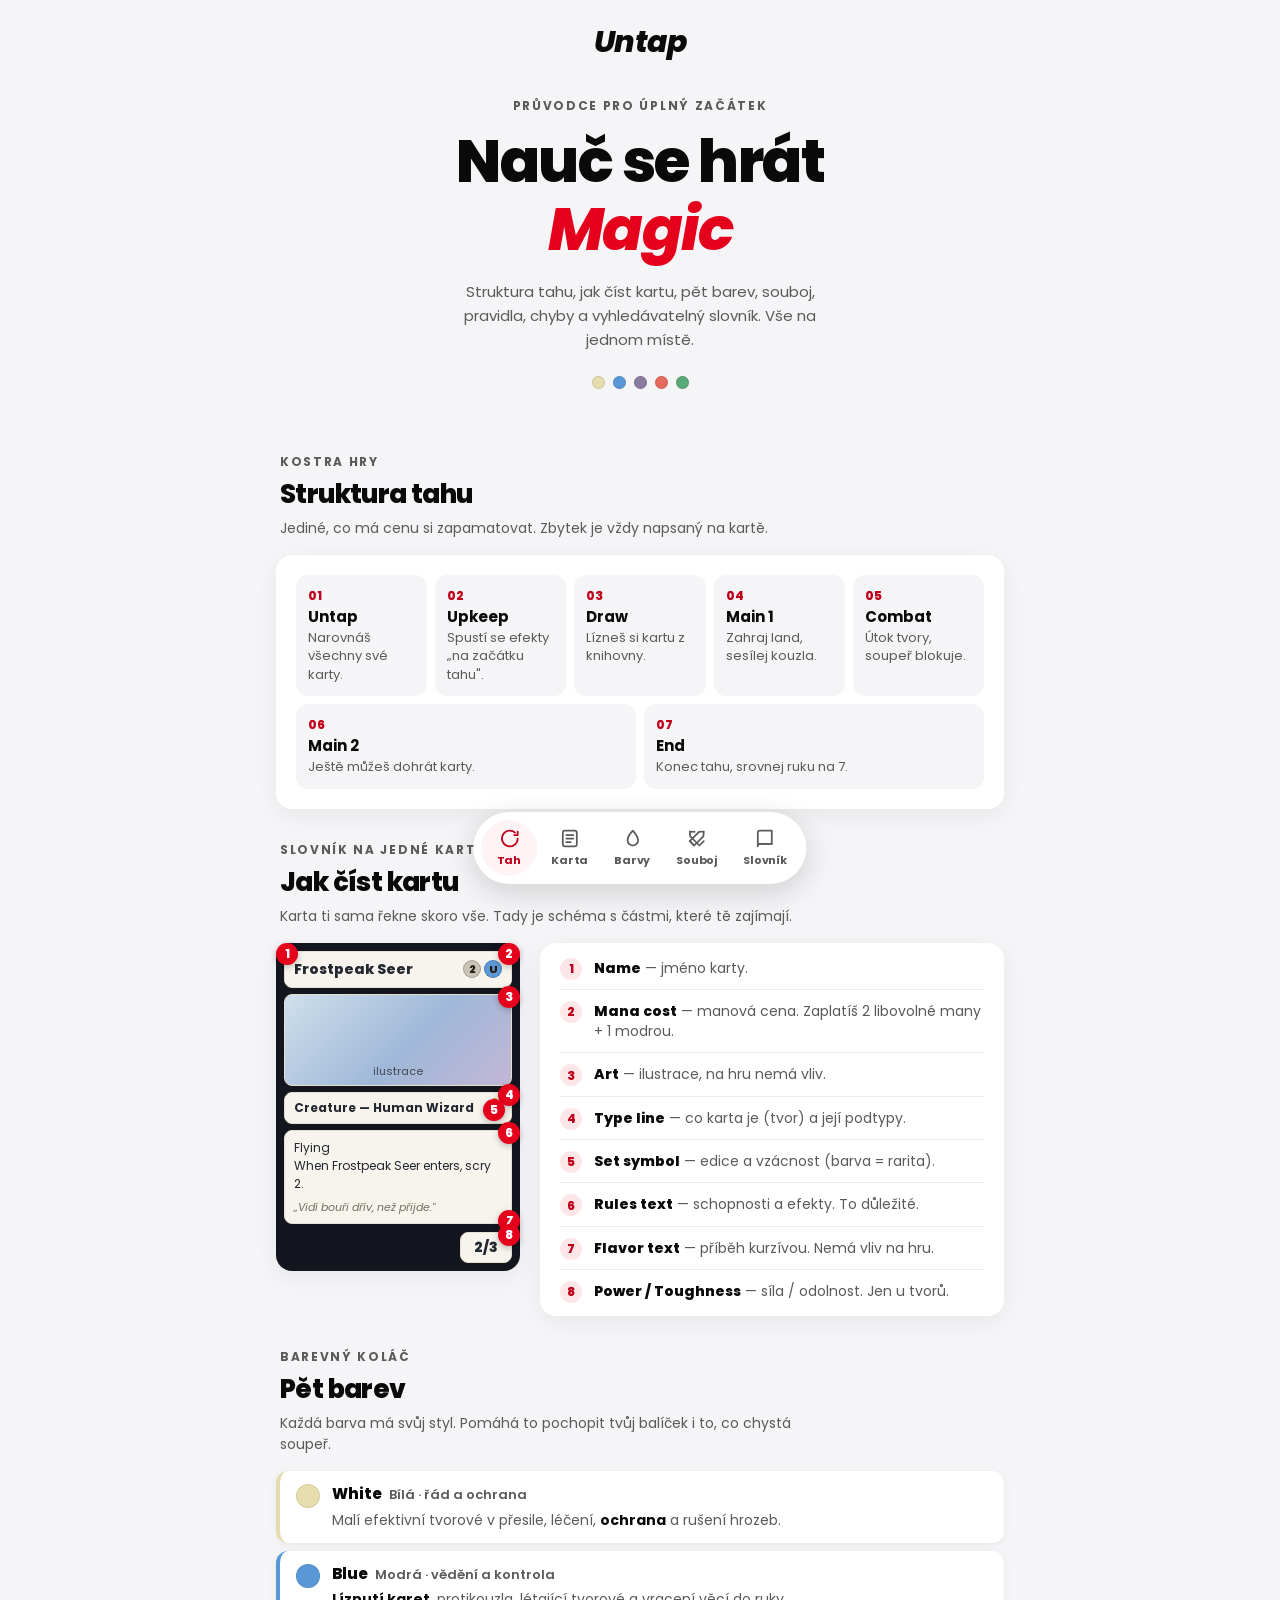
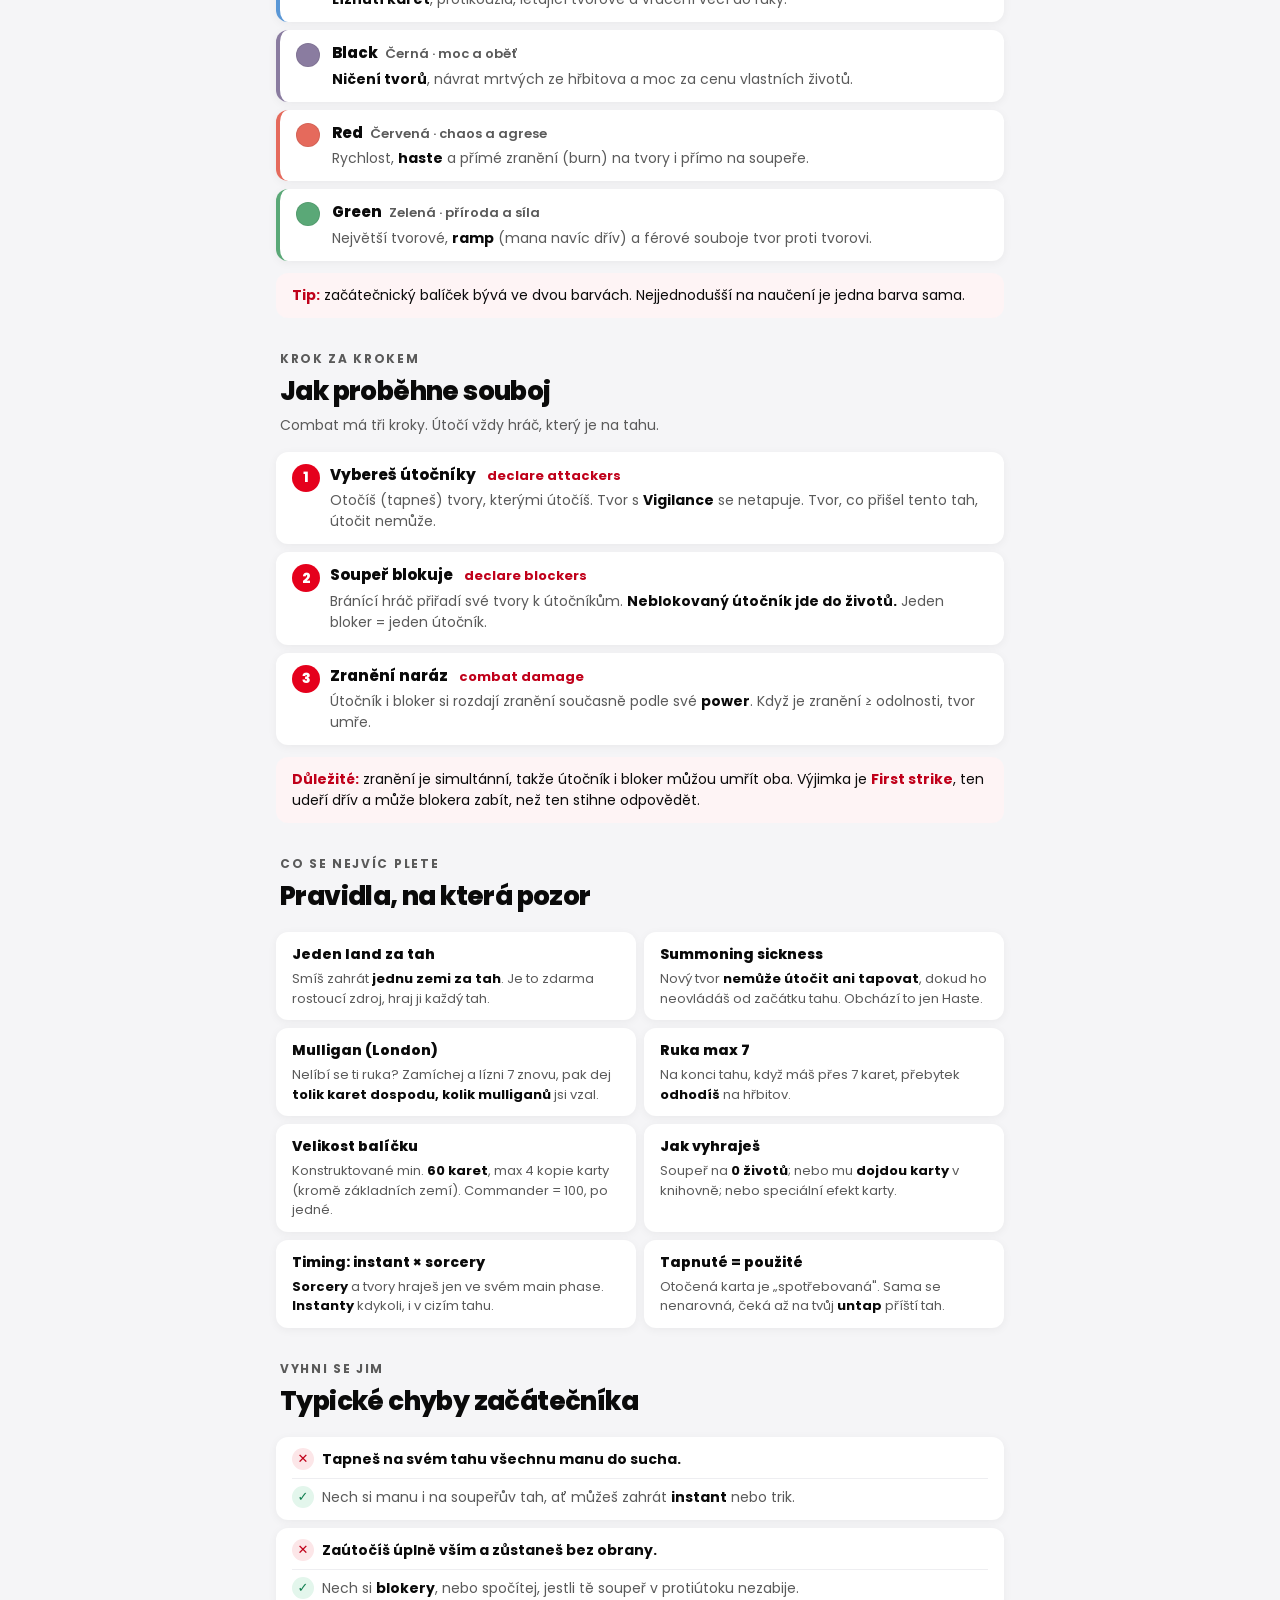
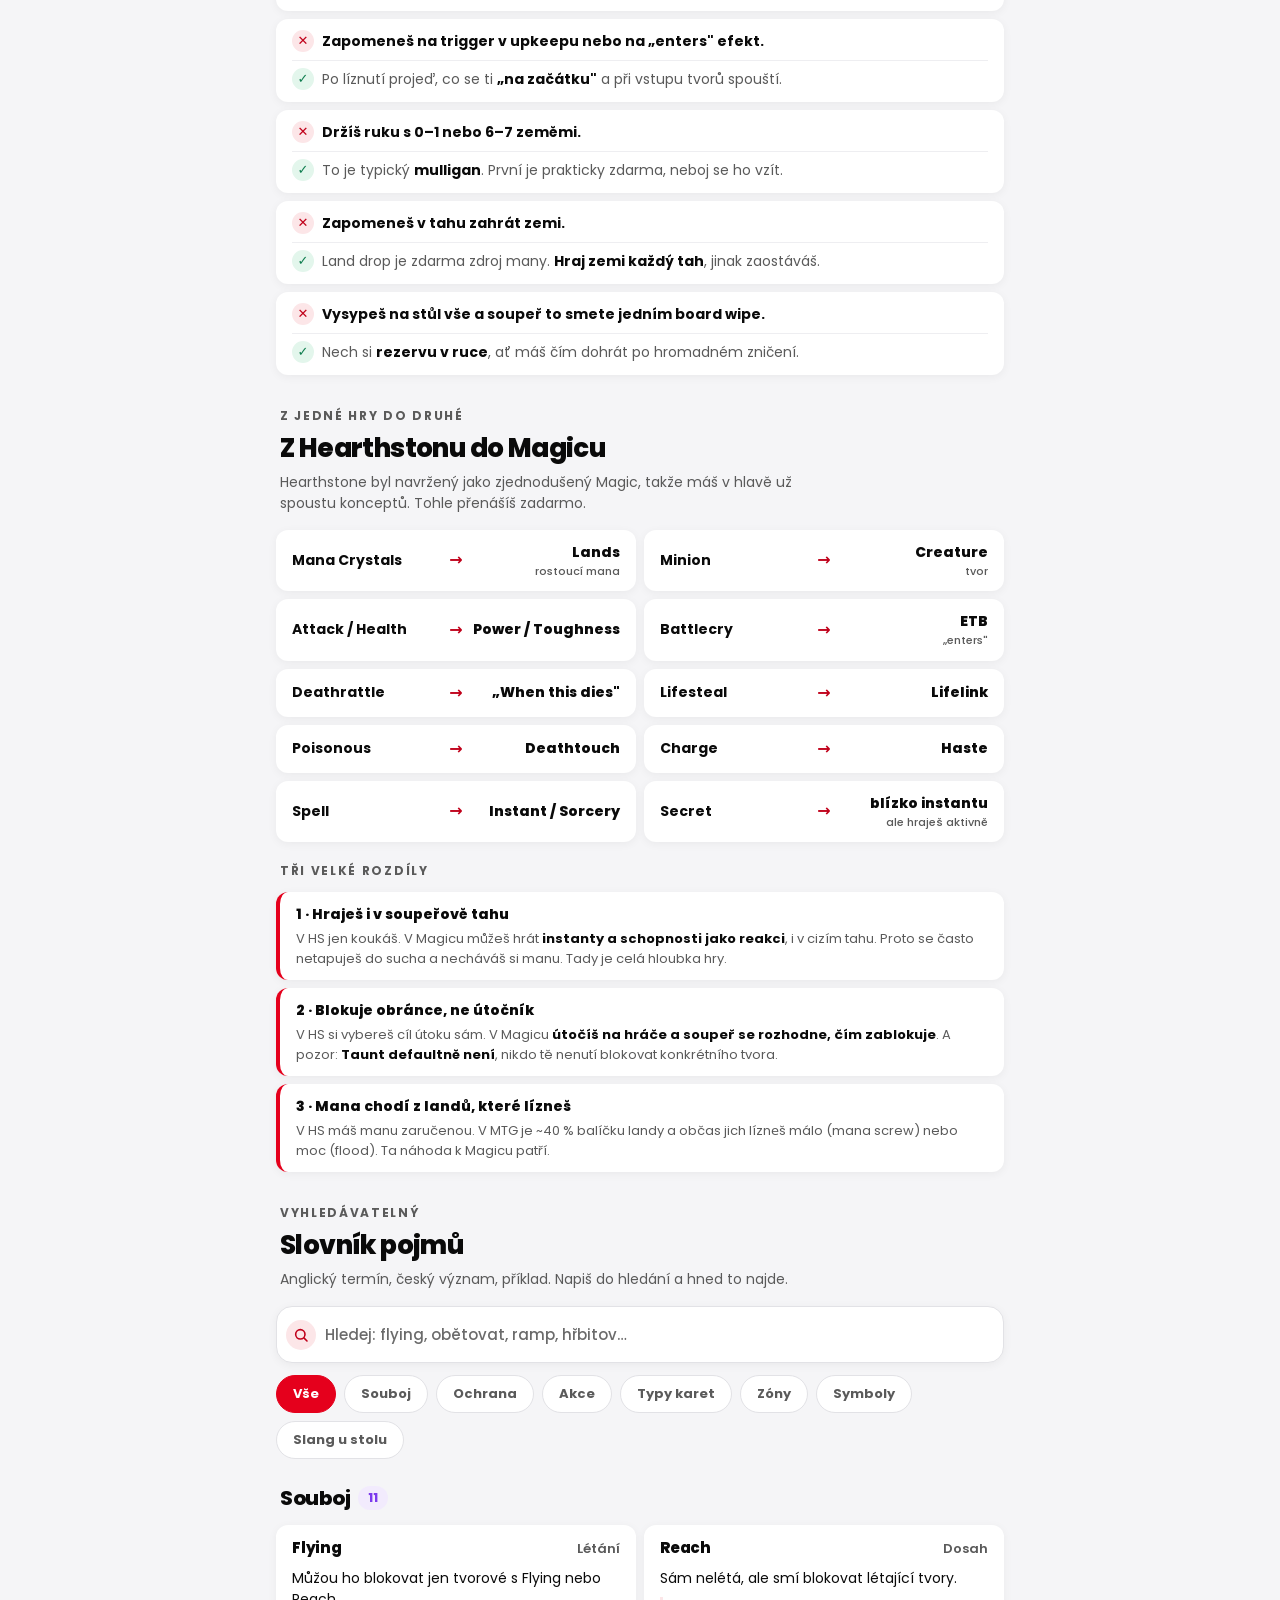
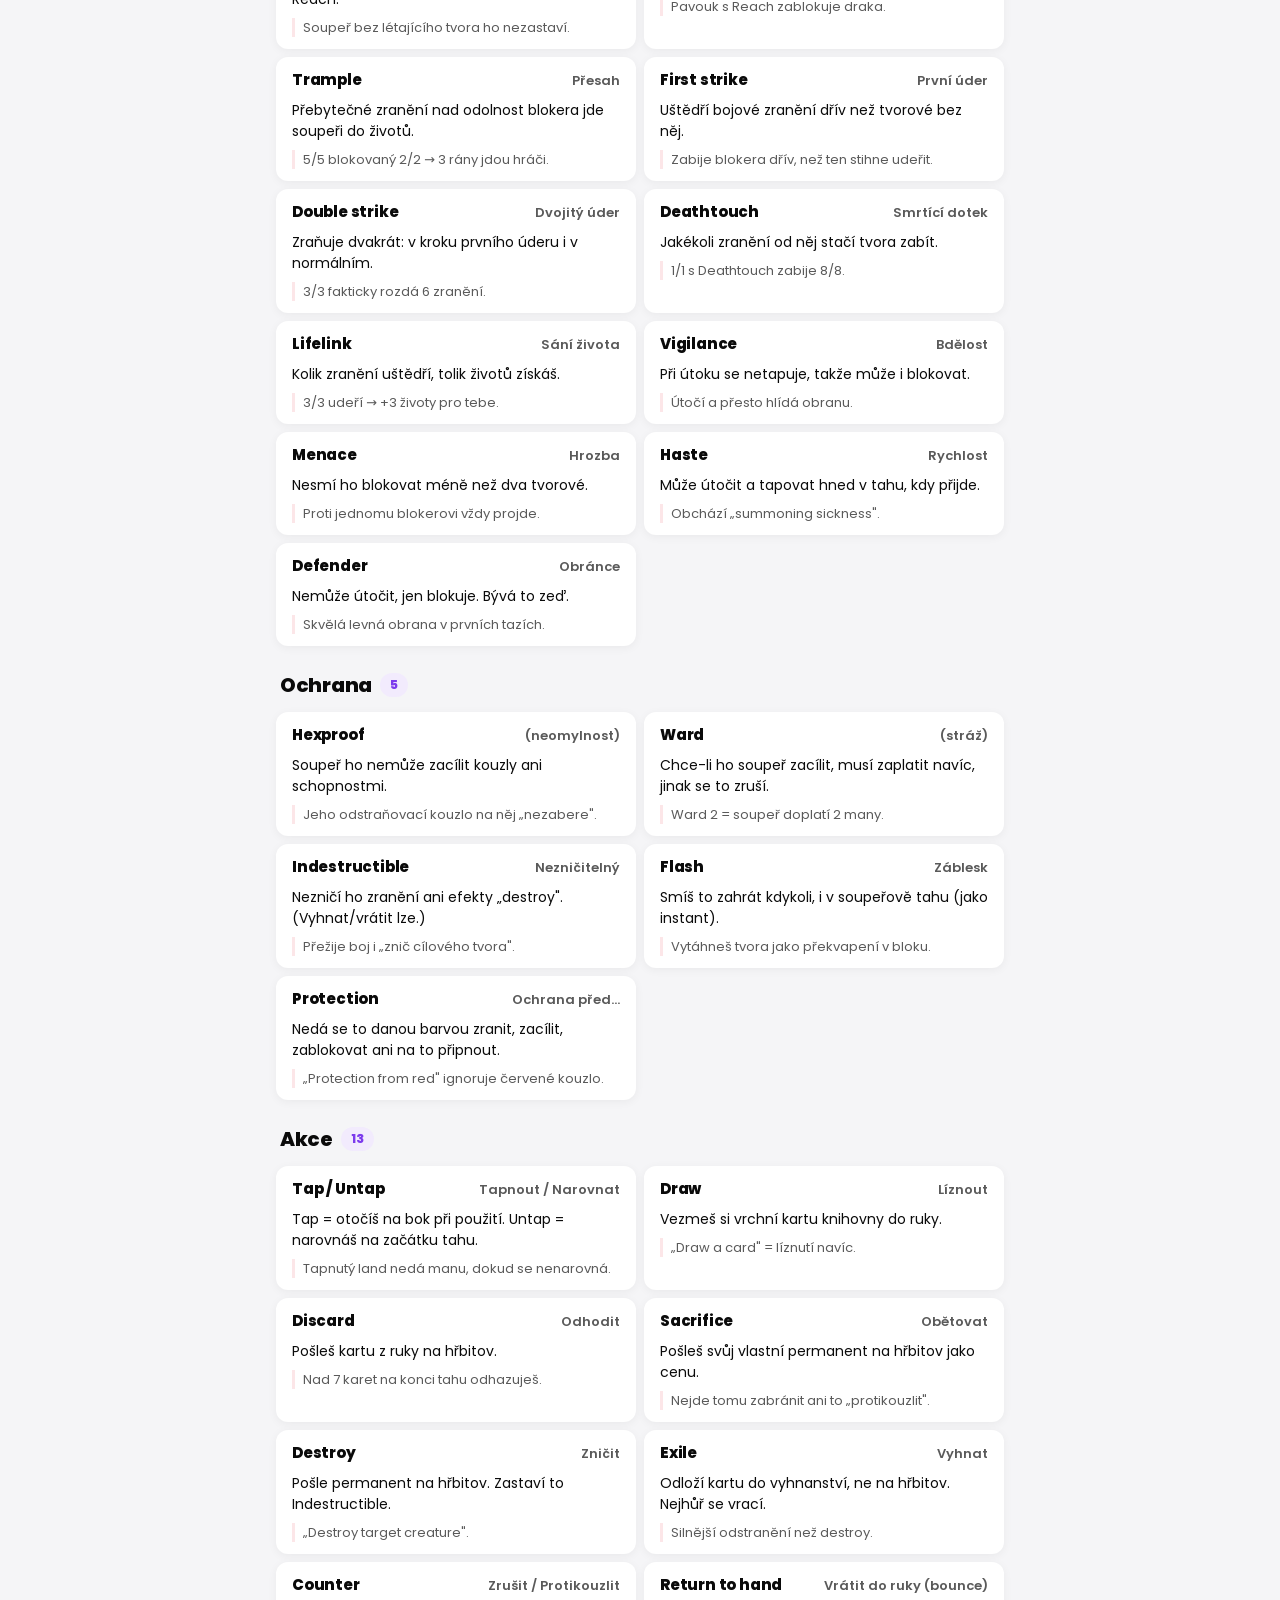
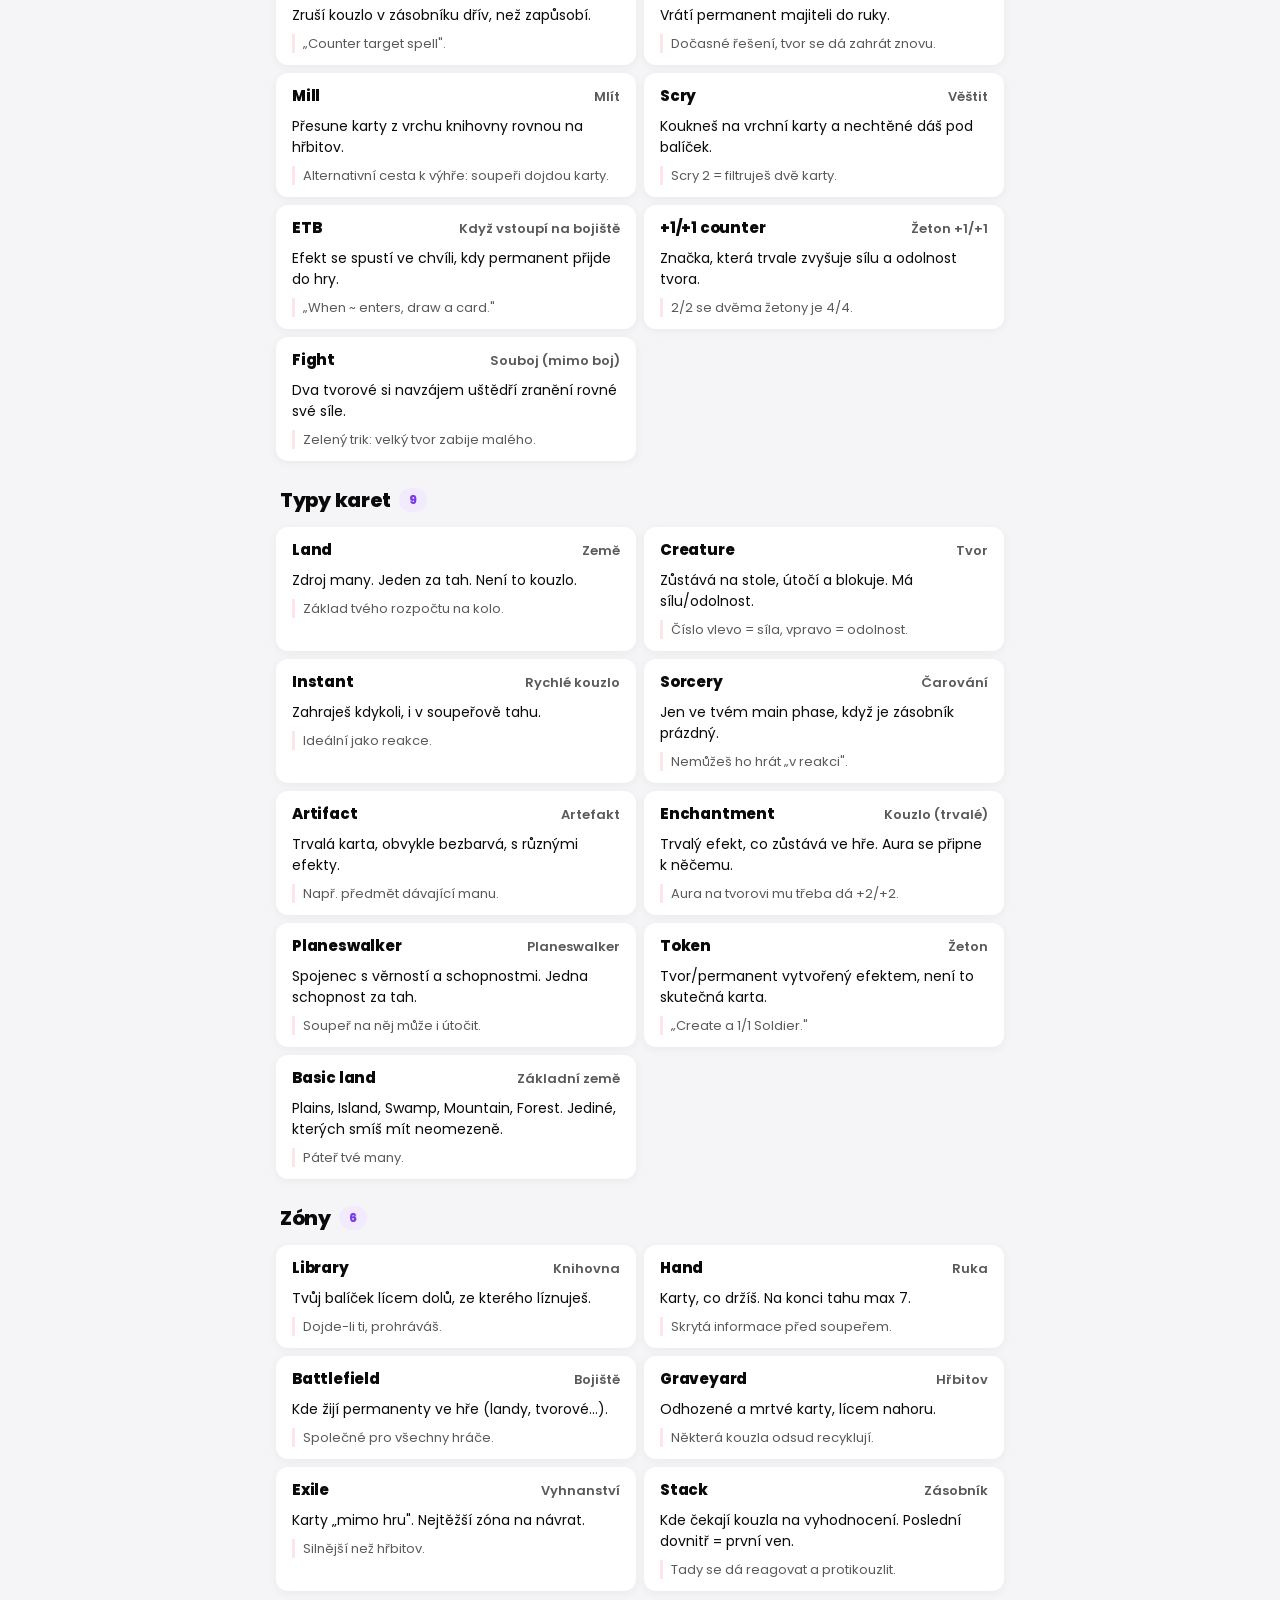
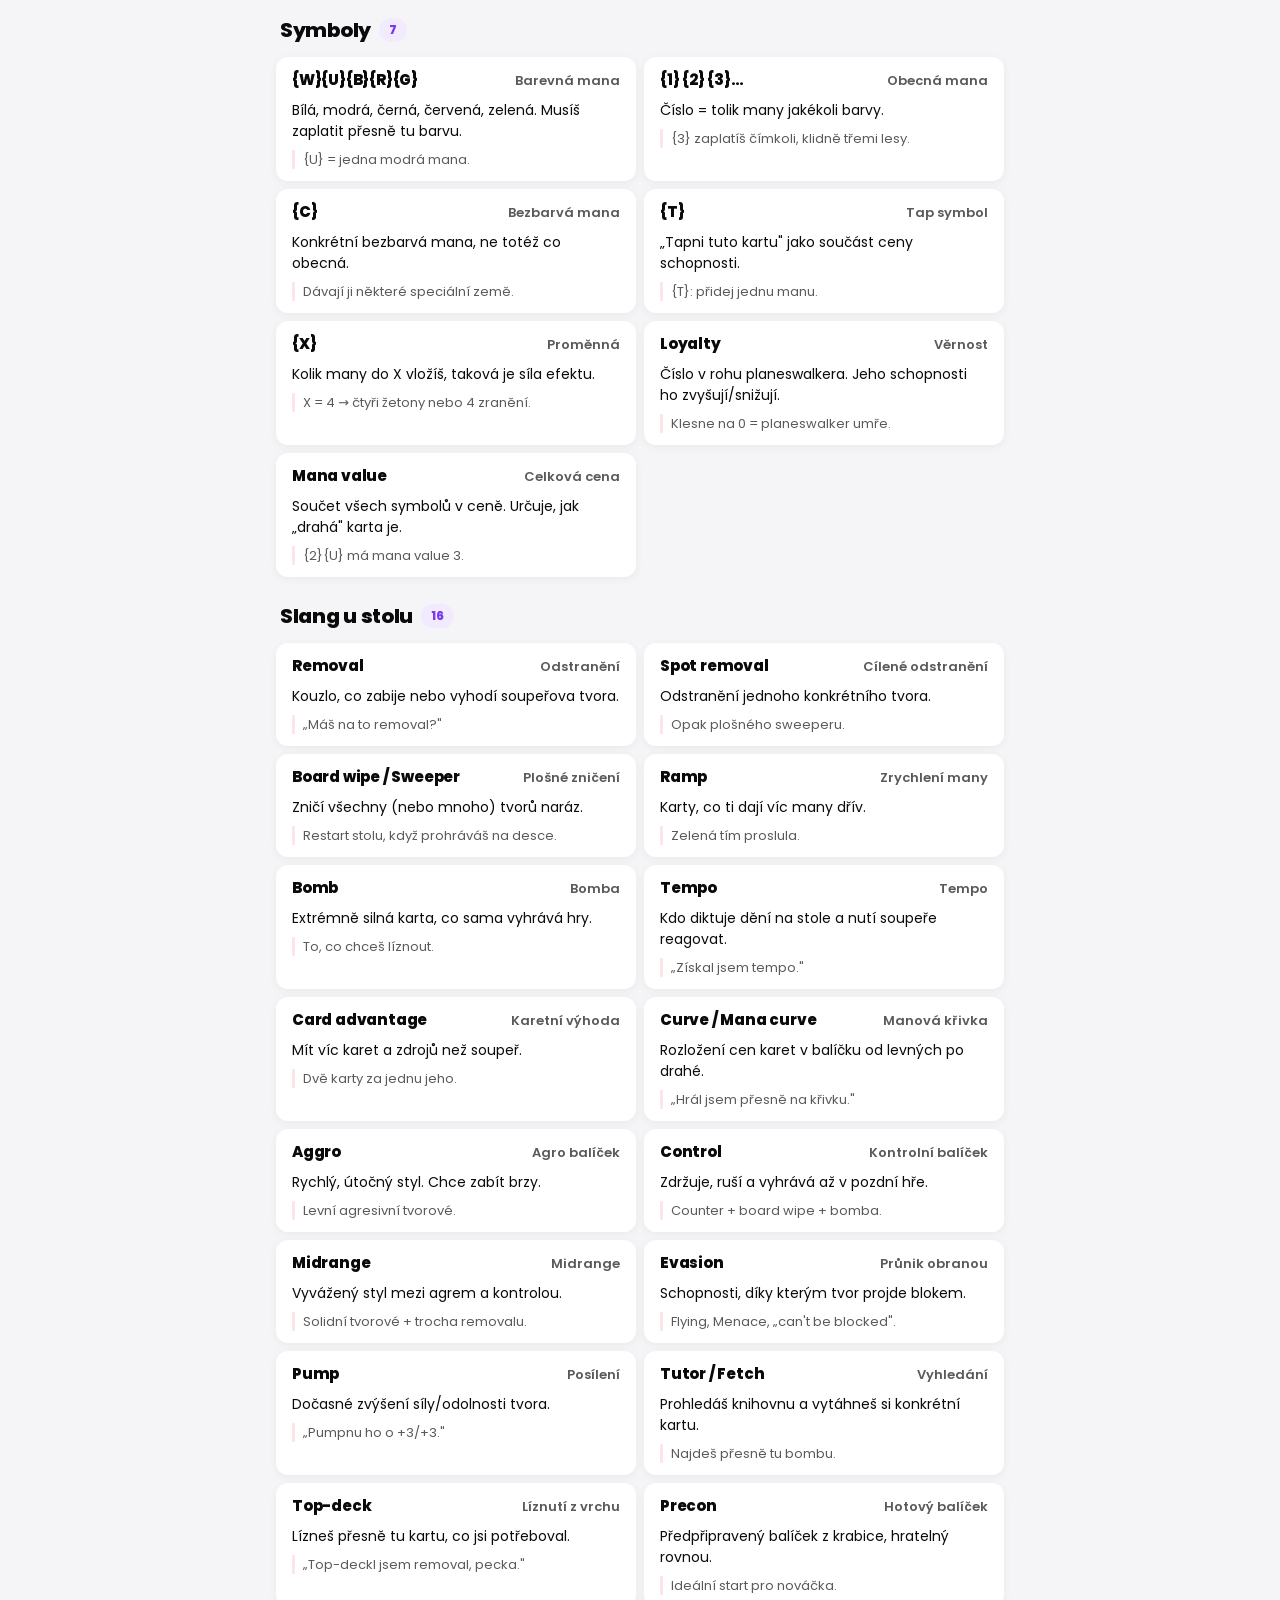
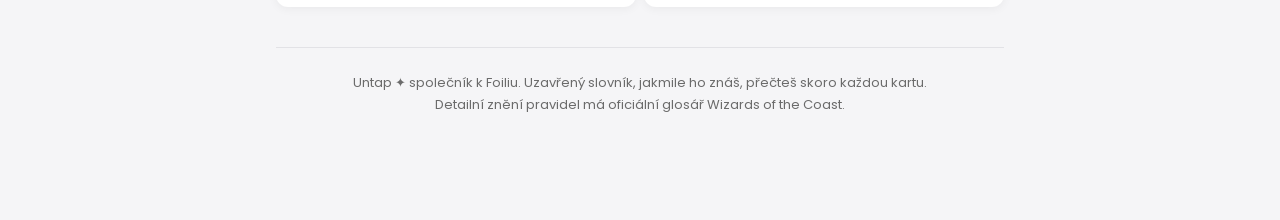
==== commit f4781796: "Remove the placeholder avatar from the top bar Drops .topbar position:relative with it, which only e" ====
--- a/index.html
+++ b/index.html
@@ -36,9 +36,8 @@
   a{color:inherit;text-decoration:none}
 
   /* Top bar / logo */
-  .topbar{display:flex;align-items:center;justify-content:center;padding:var(--sp-5) 0 var(--sp-2);position:relative}
+  .topbar{display:flex;align-items:center;justify-content:center;padding:var(--sp-5) 0 var(--sp-2)}
   .logo{font-weight:800;font-style:italic;font-size:30px;letter-spacing:-.5px;color:var(--text)}
-  .avatar{position:absolute;left:0;width:40px;height:40px;border-radius:50%;background:linear-gradient(135deg,#a7e8e0,#7fd0e0);display:flex;align-items:center;justify-content:center;font-weight:800;color:#0a5b57;font-size:var(--t-lg);font-style:italic}
 
   /* Hero — full-bleed, Foilio-style stacked headline */
   .hero{text-align:center;padding:var(--sp-6) var(--sp-2) var(--sp-8)}
@@ -181,7 +180,6 @@
 <div class="wrap">
 
   <div class="topbar">
-    <div class="avatar">P</div>
     <div class="logo">Untap</div>
   </div>
 
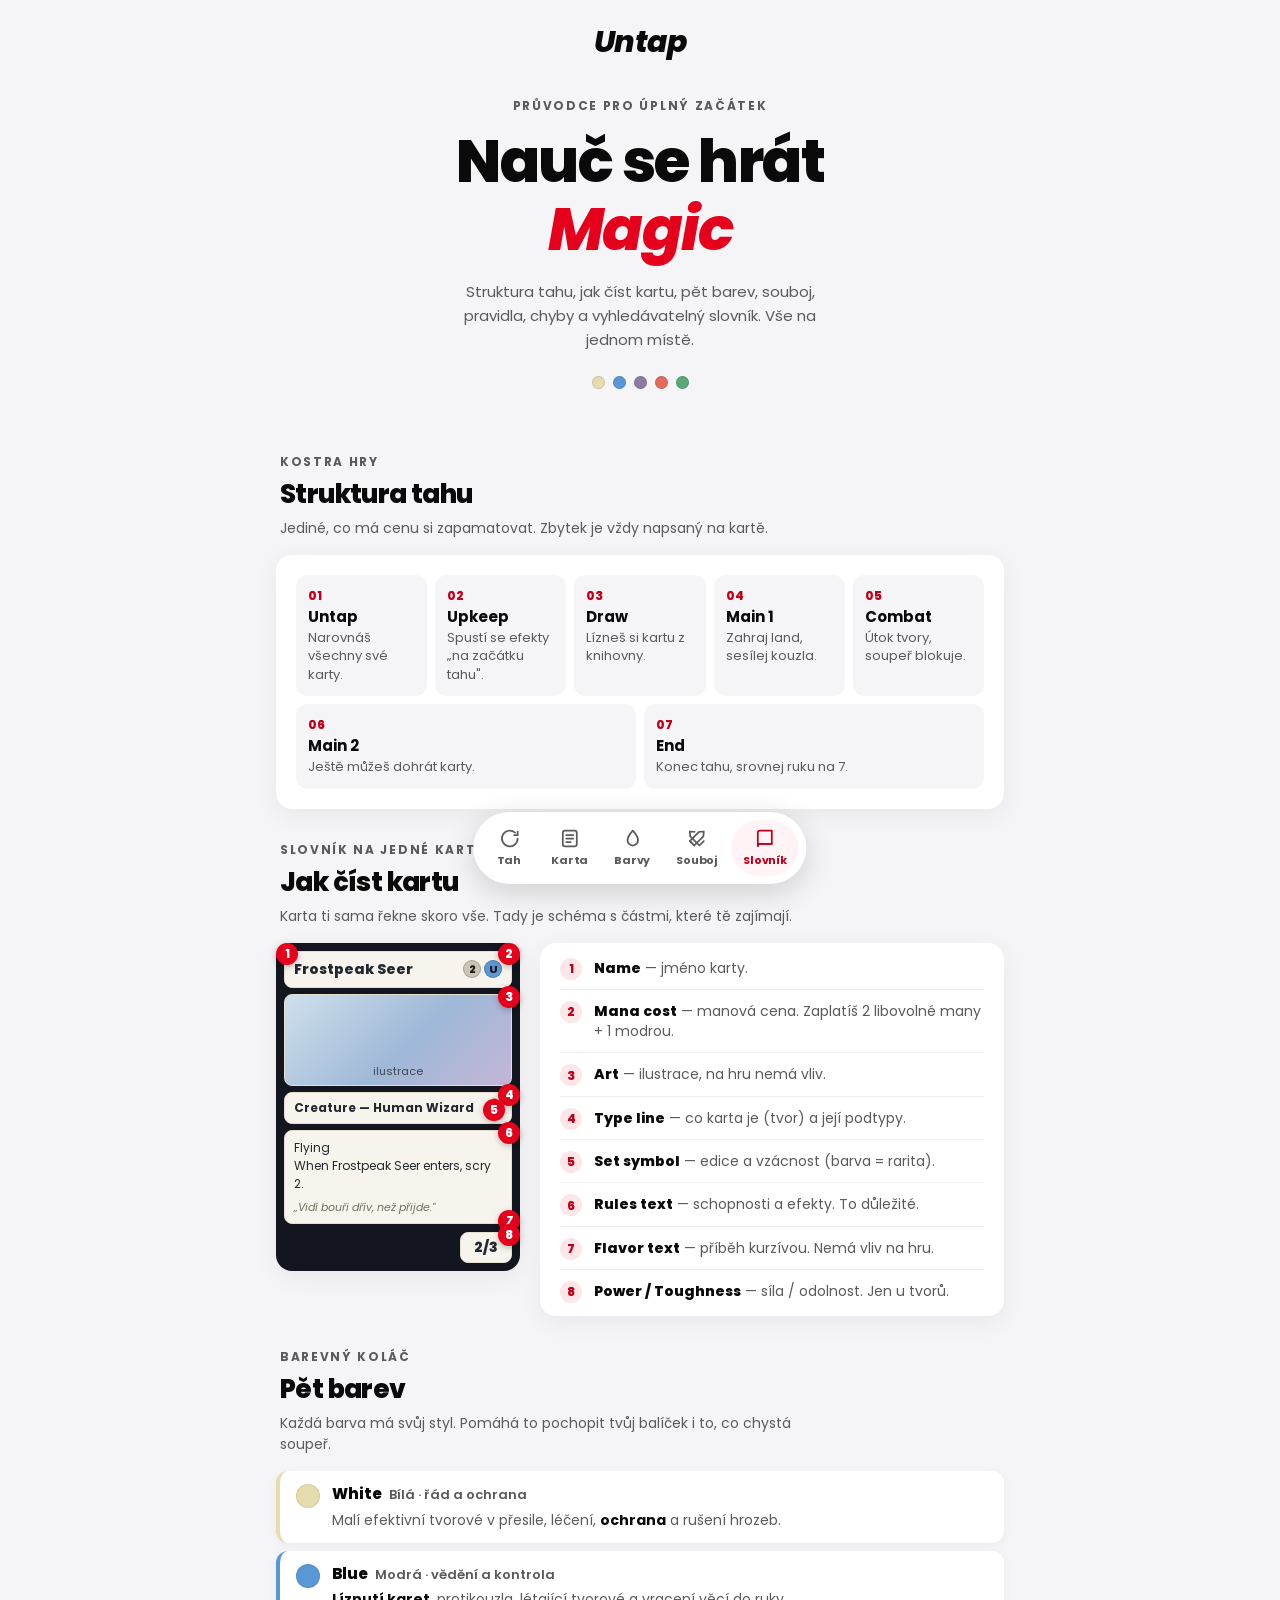
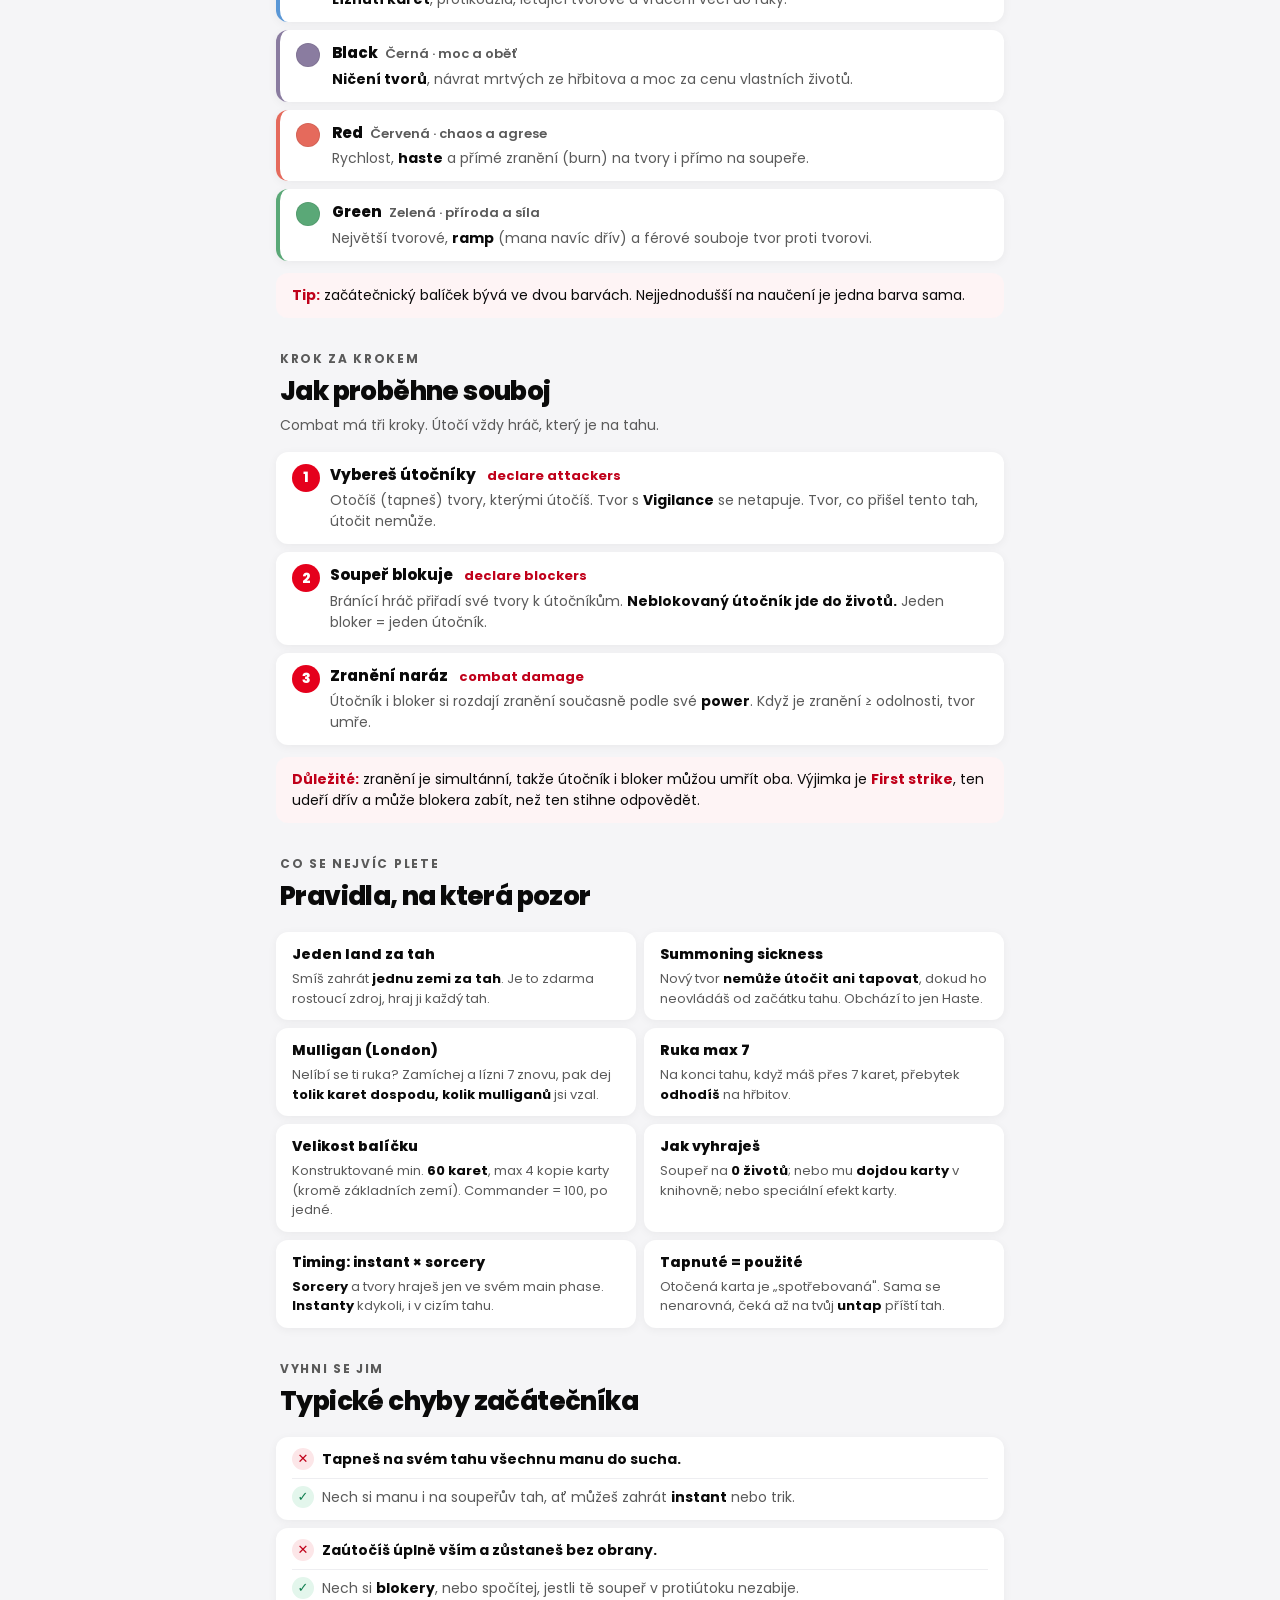
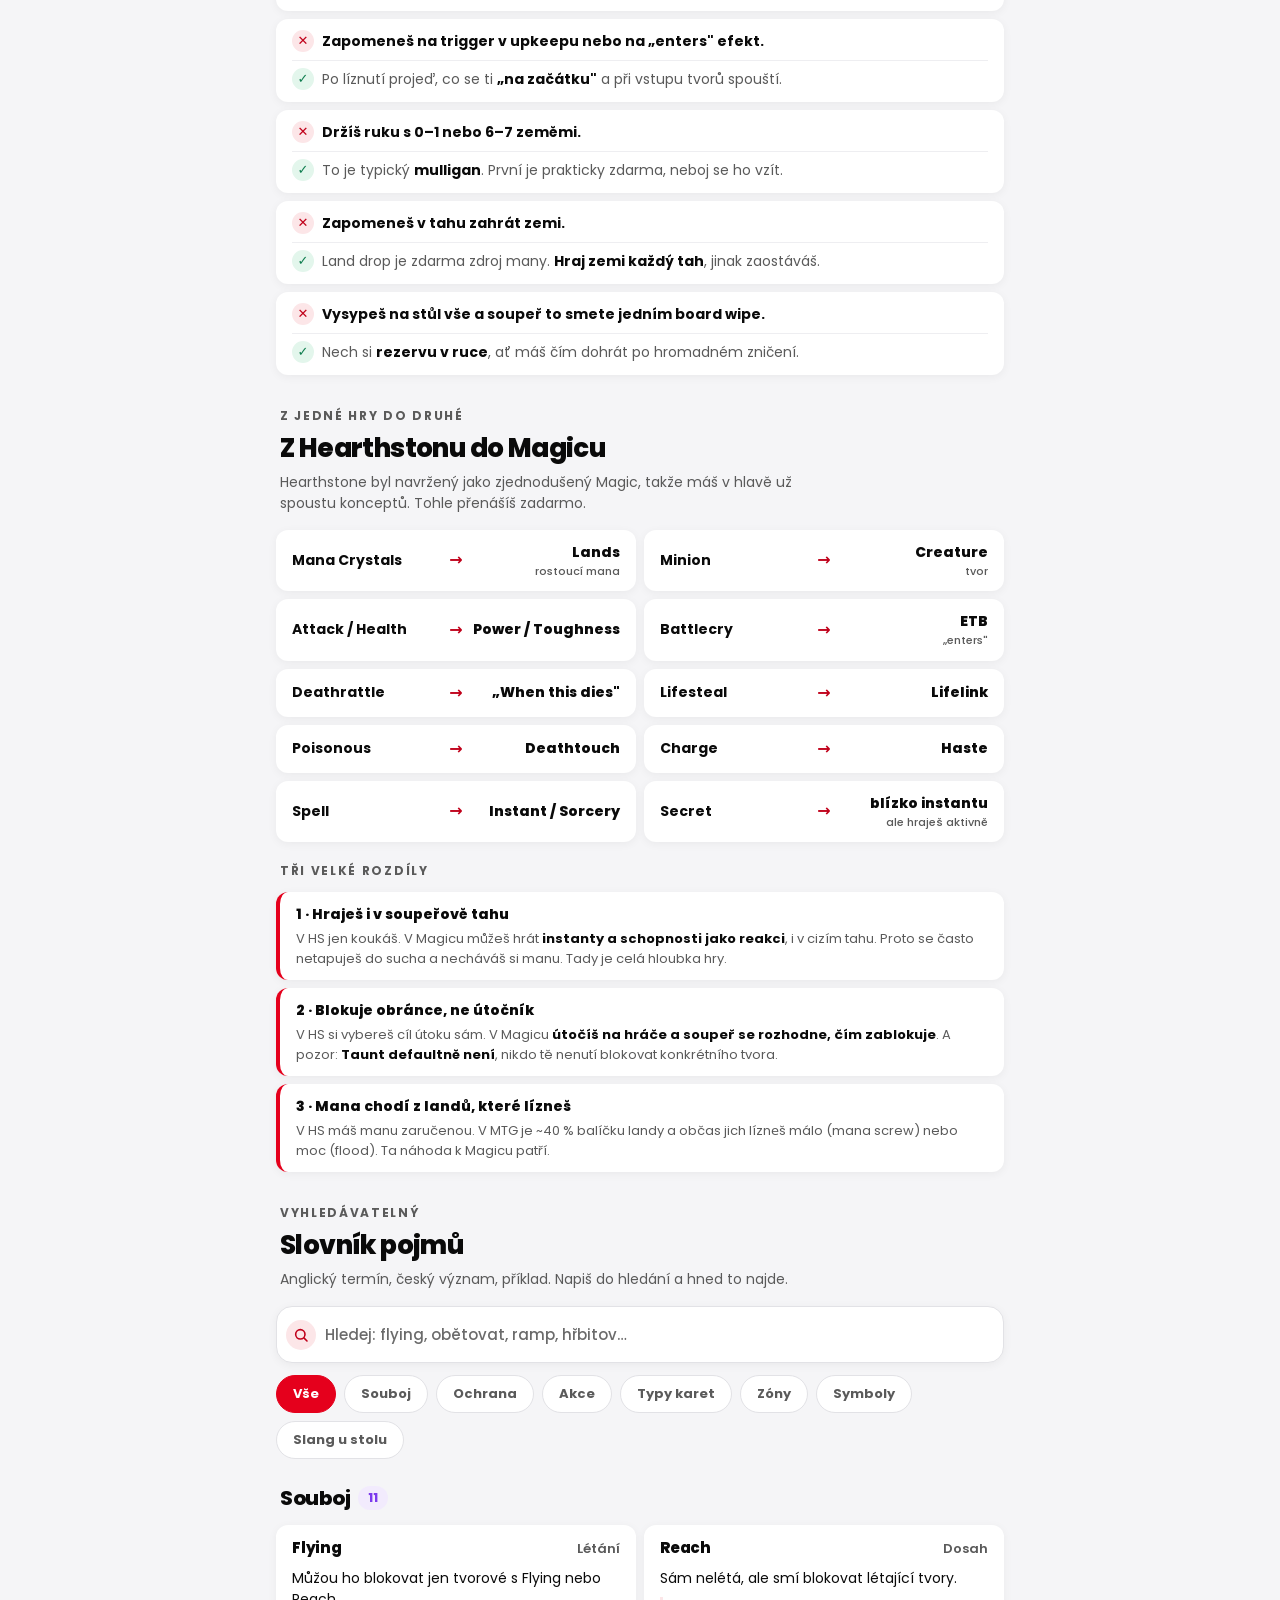
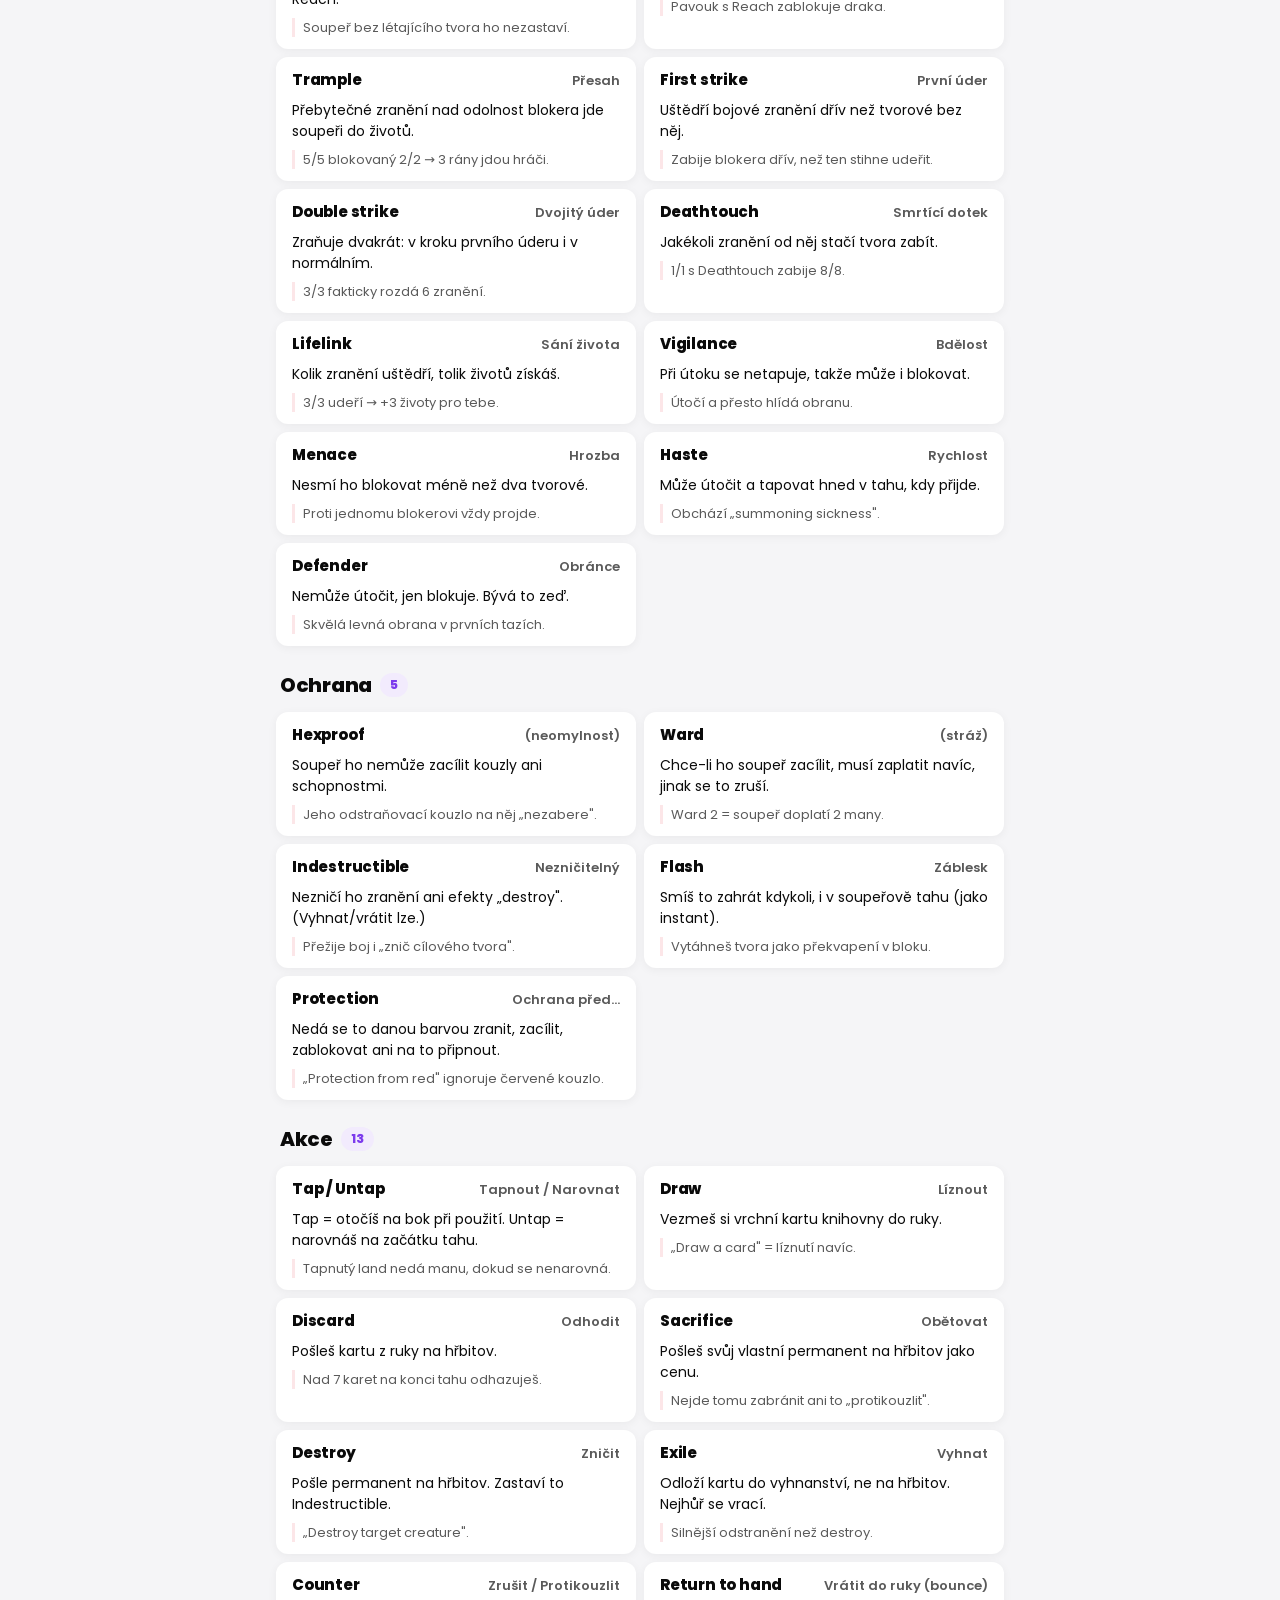
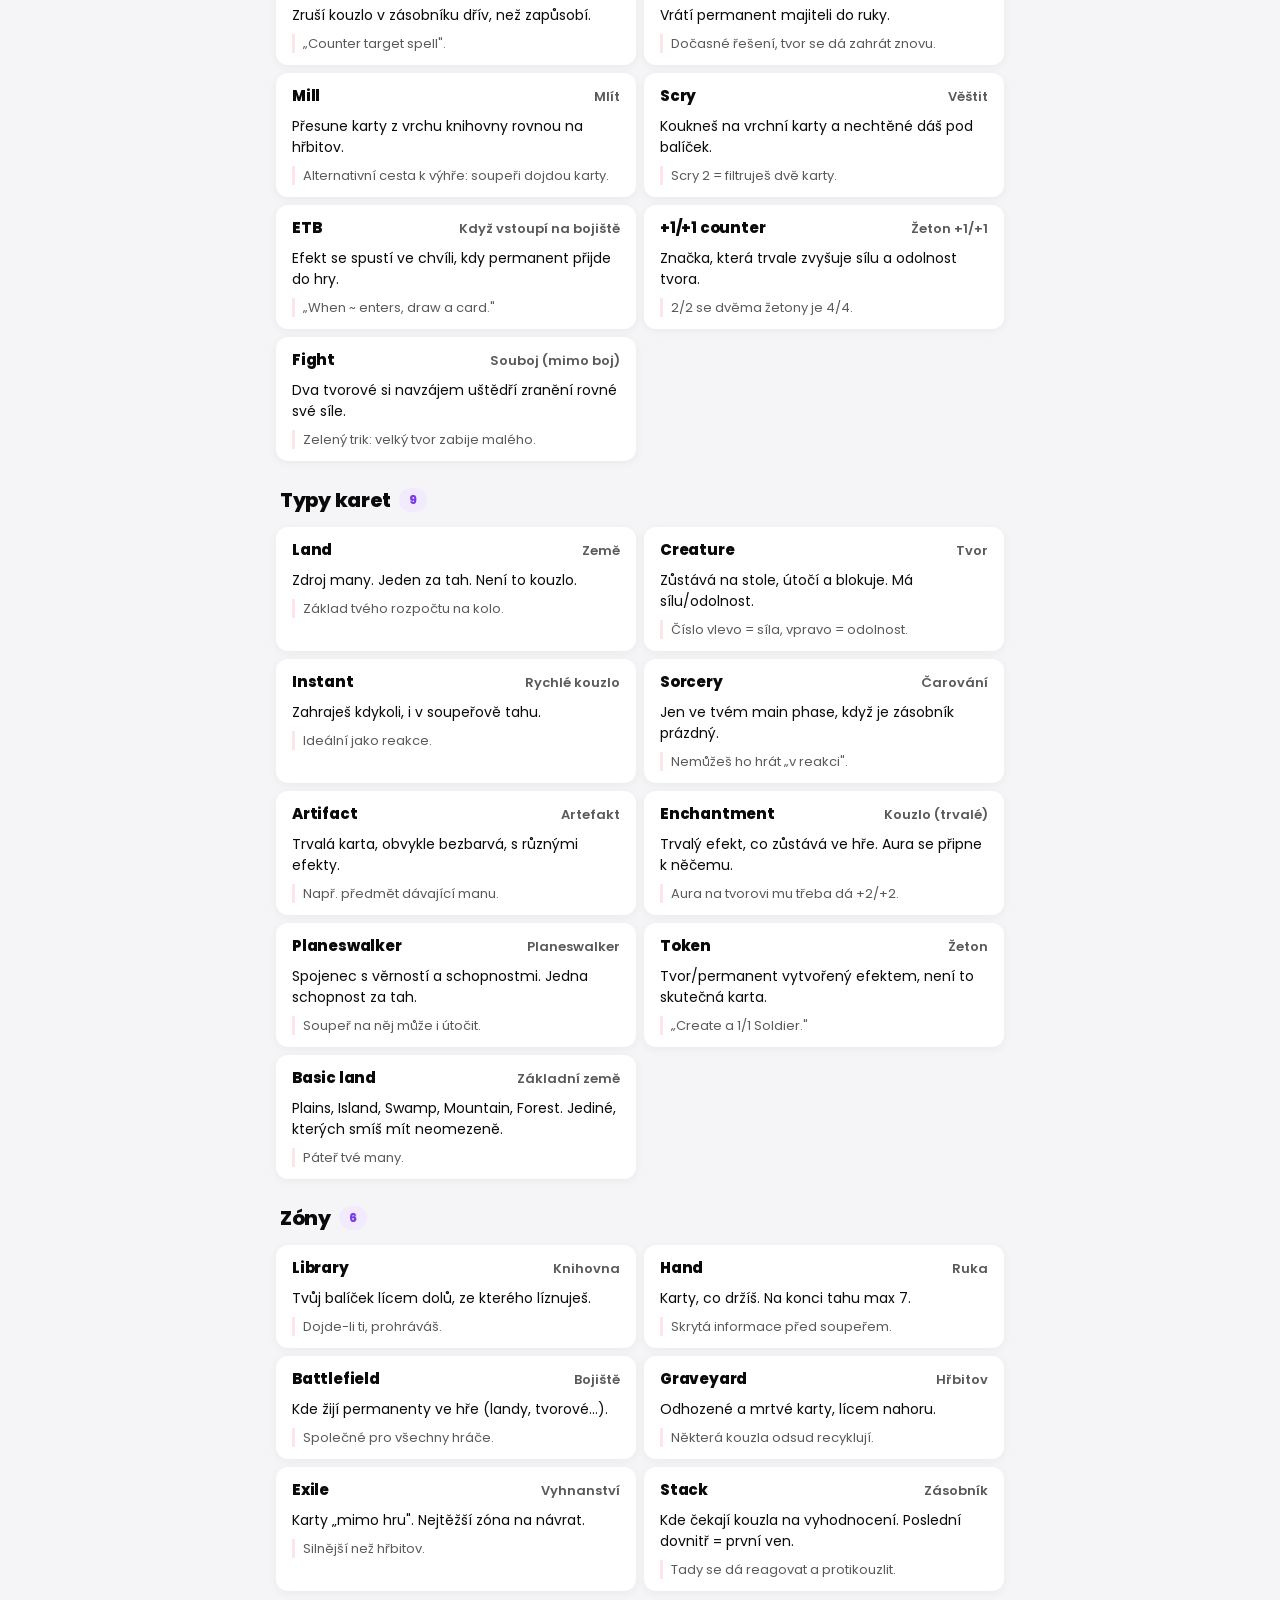
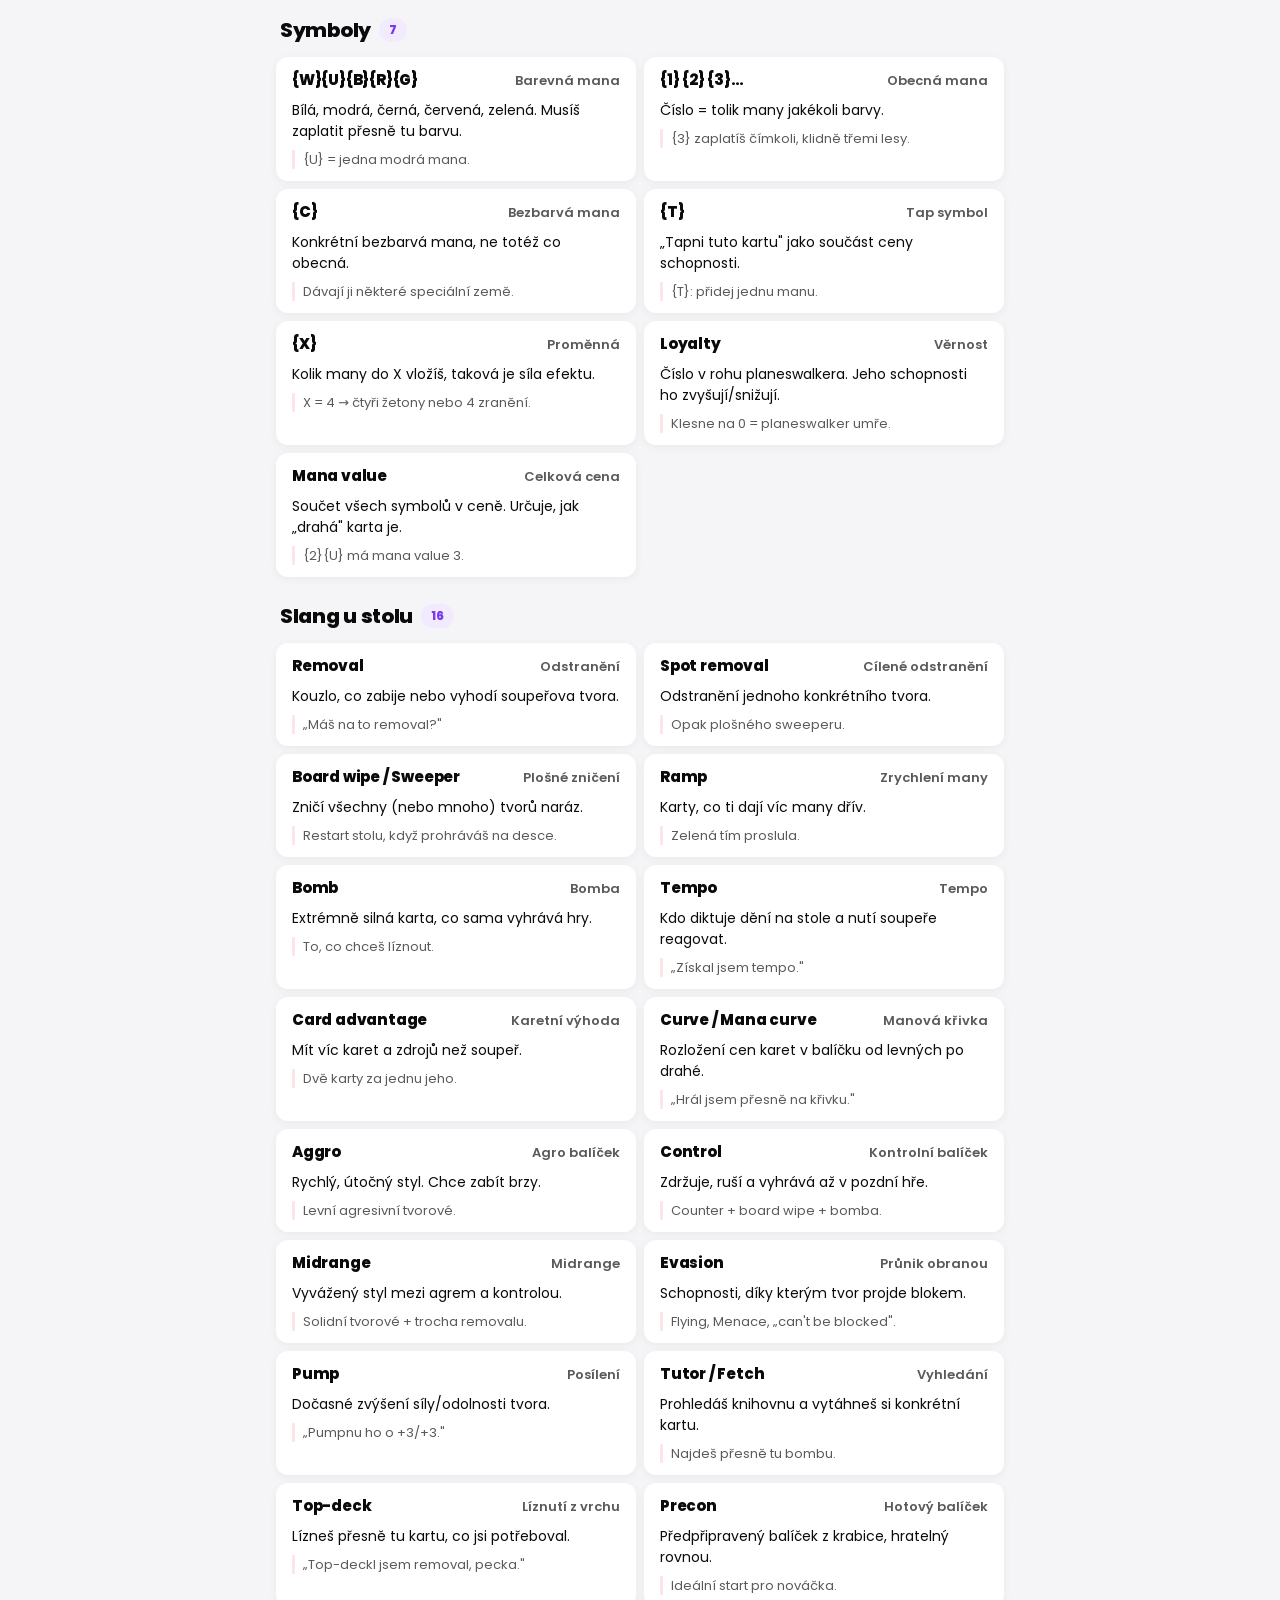
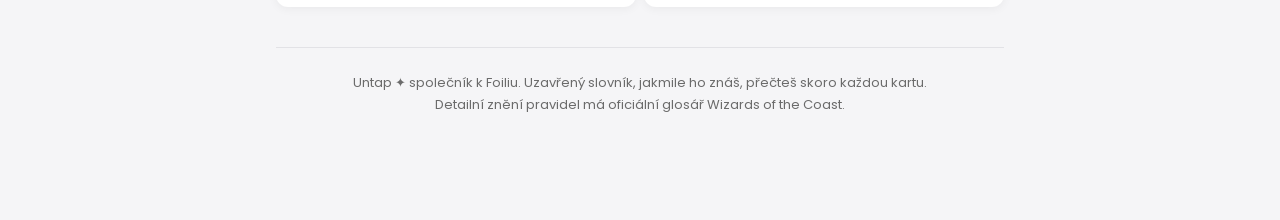
==== commit 1ba7f69b: "Render the glossary server-side and fill in the page metadata All 67 terms were built at runtime fro" ====
--- a/index.html
+++ b/index.html
@@ -4,9 +4,24 @@
 <meta charset="UTF-8">
 <meta name="viewport" content="width=device-width, initial-scale=1.0">
 <title>Untap — průvodce pro začátek s Magicem</title>
+<meta name="description" content="Struktura tahu, jak číst kartu, pět barev, souboj, pravidla, typické chyby a vyhledávatelný slovník 67 pojmů. Česky, na jednom místě.">
+<meta name="theme-color" content="#f5f5f7">
+<link rel="canonical" href="https://mtg-untap.vercel.app/">
+<link rel="icon" href="/favicon.svg" type="image/svg+xml">
+
+<meta property="og:type" content="website">
+<meta property="og:url" content="https://mtg-untap.vercel.app/">
+<meta property="og:title" content="Untap — průvodce pro začátek s Magicem">
+<meta property="og:description" content="Struktura tahu, jak číst kartu, pět barev, souboj, pravidla, typické chyby a vyhledávatelný slovník 67 pojmů. Česky, na jednom místě.">
+<meta property="og:image" content="https://mtg-untap.vercel.app/og.png">
+<meta property="og:image:width" content="1200">
+<meta property="og:image:height" content="630">
+<meta property="og:locale" content="cs_CZ">
+<meta name="twitter:card" content="summary_large_image">
+
 <link rel="preconnect" href="https://fonts.googleapis.com">
 <link rel="preconnect" href="https://fonts.gstatic.com" crossorigin>
-<link href="https://fonts.googleapis.com/css2?family=Poppins:ital,wght@0,400;0,500;0,600;0,700;0,800;1,800&display=swap" rel="stylesheet">
+<link href="https://fonts.googleapis.com/css2?family=Poppins:ital,wght@0,400;0,500;0,600;0,700;0,800;1,400;1,800&display=swap" rel="stylesheet">
 <style>
   :root{
     /* Palette shared with Foilio (foilio.cards) */
@@ -30,6 +45,7 @@
     --shadow:0 6px 24px rgba(10,10,10,.06); --shadow-sm:0 2px 10px rgba(10,10,10,.05);
   }
   *{box-sizing:border-box;margin:0;padding:0}
+  [hidden]{display:none!important}
   html{-webkit-text-size-adjust:100%;scroll-behavior:smooth}
   body{background:var(--bg);color:var(--text);font-family:'Poppins',system-ui,sans-serif;line-height:1.5;font-size:var(--t-xl);padding-bottom:104px;-webkit-font-smoothing:antialiased}
   .wrap{max-width:760px;margin:0 auto;padding:0 var(--sp-4)}
@@ -328,9 +344,17 @@
       <span class="ic"><svg width="16" height="16" viewBox="0 0 24 24" fill="none" stroke-width="2.4" stroke-linecap="round"><circle cx="11" cy="11" r="7"/><path d="m21 21-4.3-4.3"/></svg></span>
       <input id="q" type="text" placeholder="Hledej: flying, obětovat, ramp, hřbitov…" autocomplete="off" aria-label="Hledat pojem">
     </div>
-    <div class="chips" id="chips"></div>
-    <div id="content"></div>
-    <div class="empty" id="empty">Nic takového v taháku není. Zkus jiné slovo.</div>
+    <div class="chips" id="chips"><button class="chip active" data-cat="all" aria-pressed="true">Vše</button><button class="chip" data-cat="souboj" aria-pressed="false">Souboj</button><button class="chip" data-cat="ochrana" aria-pressed="false">Ochrana</button><button class="chip" data-cat="akce" aria-pressed="false">Akce</button><button class="chip" data-cat="typy" aria-pressed="false">Typy karet</button><button class="chip" data-cat="zony" aria-pressed="false">Zóny</button><button class="chip" data-cat="symboly" aria-pressed="false">Symboly</button><button class="chip" data-cat="slang" aria-pressed="false">Slang u stolu</button></div>
+    <div id="content">
+      <div class="gsec" data-cat="souboj"><div class="gsec-head"><h3>Souboj</h3><span class="count" aria-label="11 pojmů">11</span></div><div class="grid"><div class="card" data-s="flying létání můžou ho blokovat jen tvorové s flying nebo reach. soupeř bez létajícího tvora ho nezastaví."><div class="top"><span class="term" lang="en">Flying</span><span class="cz">Létání</span></div><div class="def">Můžou ho blokovat jen tvorové s Flying nebo Reach.</div><div class="ex">Soupeř bez létajícího tvora ho nezastaví.</div></div><div class="card" data-s="reach dosah sám nelétá, ale smí blokovat létající tvory. pavouk s reach zablokuje draka."><div class="top"><span class="term" lang="en">Reach</span><span class="cz">Dosah</span></div><div class="def">Sám nelétá, ale smí blokovat létající tvory.</div><div class="ex">Pavouk s Reach zablokuje draka.</div></div><div class="card" data-s="trample přesah přebytečné zranění nad odolnost blokera jde soupeři do životů. 5/5 blokovaný 2/2 → 3 rány jdou hráči."><div class="top"><span class="term" lang="en">Trample</span><span class="cz">Přesah</span></div><div class="def">Přebytečné zranění nad odolnost blokera jde soupeři do životů.</div><div class="ex">5/5 blokovaný 2/2 → 3 rány jdou hráči.</div></div><div class="card" data-s="first strike první úder uštědří bojové zranění dřív než tvorové bez něj. zabije blokera dřív, než ten stihne udeřit."><div class="top"><span class="term" lang="en">First strike</span><span class="cz">První úder</span></div><div class="def">Uštědří bojové zranění dřív než tvorové bez něj.</div><div class="ex">Zabije blokera dřív, než ten stihne udeřit.</div></div><div class="card" data-s="double strike dvojitý úder zraňuje dvakrát: v kroku prvního úderu i v normálním. 3/3 fakticky rozdá 6 zranění."><div class="top"><span class="term" lang="en">Double strike</span><span class="cz">Dvojitý úder</span></div><div class="def">Zraňuje dvakrát: v kroku prvního úderu i v normálním.</div><div class="ex">3/3 fakticky rozdá 6 zranění.</div></div><div class="card" data-s="deathtouch smrtící dotek jakékoli zranění od něj stačí tvora zabít. 1/1 s deathtouch zabije 8/8."><div class="top"><span class="term" lang="en">Deathtouch</span><span class="cz">Smrtící dotek</span></div><div class="def">Jakékoli zranění od něj stačí tvora zabít.</div><div class="ex">1/1 s Deathtouch zabije 8/8.</div></div><div class="card" data-s="lifelink sání života kolik zranění uštědří, tolik životů získáš. 3/3 udeří → +3 životy pro tebe."><div class="top"><span class="term" lang="en">Lifelink</span><span class="cz">Sání života</span></div><div class="def">Kolik zranění uštědří, tolik životů získáš.</div><div class="ex">3/3 udeří → +3 životy pro tebe.</div></div><div class="card" data-s="vigilance bdělost při útoku se netapuje, takže může i blokovat. útočí a přesto hlídá obranu."><div class="top"><span class="term" lang="en">Vigilance</span><span class="cz">Bdělost</span></div><div class="def">Při útoku se netapuje, takže může i blokovat.</div><div class="ex">Útočí a přesto hlídá obranu.</div></div><div class="card" data-s="menace hrozba nesmí ho blokovat méně než dva tvorové. proti jednomu blokerovi vždy projde."><div class="top"><span class="term" lang="en">Menace</span><span class="cz">Hrozba</span></div><div class="def">Nesmí ho blokovat méně než dva tvorové.</div><div class="ex">Proti jednomu blokerovi vždy projde.</div></div><div class="card" data-s="haste rychlost může útočit a tapovat hned v tahu, kdy přijde. obchází „summoning sickness&quot;."><div class="top"><span class="term" lang="en">Haste</span><span class="cz">Rychlost</span></div><div class="def">Může útočit a tapovat hned v tahu, kdy přijde.</div><div class="ex">Obchází „summoning sickness".</div></div><div class="card" data-s="defender obránce nemůže útočit, jen blokuje. bývá to zeď. skvělá levná obrana v prvních tazích."><div class="top"><span class="term" lang="en">Defender</span><span class="cz">Obránce</span></div><div class="def">Nemůže útočit, jen blokuje. Bývá to zeď.</div><div class="ex">Skvělá levná obrana v prvních tazích.</div></div></div></div>
+      <div class="gsec" data-cat="ochrana"><div class="gsec-head"><h3>Ochrana</h3><span class="count" aria-label="5 pojmů">5</span></div><div class="grid"><div class="card" data-s="hexproof (neomylnost) soupeř ho nemůže zacílit kouzly ani schopnostmi. jeho odstraňovací kouzlo na něj „nezabere&quot;."><div class="top"><span class="term" lang="en">Hexproof</span><span class="cz">(neomylnost)</span></div><div class="def">Soupeř ho nemůže zacílit kouzly ani schopnostmi.</div><div class="ex">Jeho odstraňovací kouzlo na něj „nezabere".</div></div><div class="card" data-s="ward (stráž) chce-li ho soupeř zacílit, musí zaplatit navíc, jinak se to zruší. ward 2 = soupeř doplatí 2 many."><div class="top"><span class="term" lang="en">Ward</span><span class="cz">(stráž)</span></div><div class="def">Chce-li ho soupeř zacílit, musí zaplatit navíc, jinak se to zruší.</div><div class="ex">Ward 2 = soupeř doplatí 2 many.</div></div><div class="card" data-s="indestructible nezničitelný nezničí ho zranění ani efekty „destroy&quot;. (vyhnat/vrátit lze.) přežije boj i „znič cílového tvora&quot;."><div class="top"><span class="term" lang="en">Indestructible</span><span class="cz">Nezničitelný</span></div><div class="def">Nezničí ho zranění ani efekty „destroy". (Vyhnat/vrátit lze.)</div><div class="ex">Přežije boj i „znič cílového tvora".</div></div><div class="card" data-s="flash záblesk smíš to zahrát kdykoli, i v soupeřově tahu (jako instant). vytáhneš tvora jako překvapení v bloku."><div class="top"><span class="term" lang="en">Flash</span><span class="cz">Záblesk</span></div><div class="def">Smíš to zahrát kdykoli, i v soupeřově tahu (jako instant).</div><div class="ex">Vytáhneš tvora jako překvapení v bloku.</div></div><div class="card" data-s="protection ochrana před… nedá se to danou barvou zranit, zacílit, zablokovat ani na to připnout. „protection from red&quot; ignoruje červené kouzlo."><div class="top"><span class="term" lang="en">Protection</span><span class="cz">Ochrana před…</span></div><div class="def">Nedá se to danou barvou zranit, zacílit, zablokovat ani na to připnout.</div><div class="ex">„Protection from red" ignoruje červené kouzlo.</div></div></div></div>
+      <div class="gsec" data-cat="akce"><div class="gsec-head"><h3>Akce</h3><span class="count" aria-label="13 pojmů">13</span></div><div class="grid"><div class="card" data-s="tap / untap tapnout / narovnat tap = otočíš na bok při použití. untap = narovnáš na začátku tahu. tapnutý land nedá manu, dokud se nenarovná."><div class="top"><span class="term" lang="en">Tap / Untap</span><span class="cz">Tapnout / Narovnat</span></div><div class="def">Tap = otočíš na bok při použití. Untap = narovnáš na začátku tahu.</div><div class="ex">Tapnutý land nedá manu, dokud se nenarovná.</div></div><div class="card" data-s="draw líznout vezmeš si vrchní kartu knihovny do ruky. „draw a card&quot; = líznutí navíc."><div class="top"><span class="term" lang="en">Draw</span><span class="cz">Líznout</span></div><div class="def">Vezmeš si vrchní kartu knihovny do ruky.</div><div class="ex">„Draw a card" = líznutí navíc.</div></div><div class="card" data-s="discard odhodit pošleš kartu z ruky na hřbitov. nad 7 karet na konci tahu odhazuješ."><div class="top"><span class="term" lang="en">Discard</span><span class="cz">Odhodit</span></div><div class="def">Pošleš kartu z ruky na hřbitov.</div><div class="ex">Nad 7 karet na konci tahu odhazuješ.</div></div><div class="card" data-s="sacrifice obětovat pošleš svůj vlastní permanent na hřbitov jako cenu. nejde tomu zabránit ani to „protikouzlit&quot;."><div class="top"><span class="term" lang="en">Sacrifice</span><span class="cz">Obětovat</span></div><div class="def">Pošleš svůj vlastní permanent na hřbitov jako cenu.</div><div class="ex">Nejde tomu zabránit ani to „protikouzlit".</div></div><div class="card" data-s="destroy zničit pošle permanent na hřbitov. zastaví to indestructible. „destroy target creature&quot;."><div class="top"><span class="term" lang="en">Destroy</span><span class="cz">Zničit</span></div><div class="def">Pošle permanent na hřbitov. Zastaví to Indestructible.</div><div class="ex">„Destroy target creature".</div></div><div class="card" data-s="exile vyhnat odloží kartu do vyhnanství, ne na hřbitov. nejhůř se vrací. silnější odstranění než destroy."><div class="top"><span class="term" lang="en">Exile</span><span class="cz">Vyhnat</span></div><div class="def">Odloží kartu do vyhnanství, ne na hřbitov. Nejhůř se vrací.</div><div class="ex">Silnější odstranění než destroy.</div></div><div class="card" data-s="counter zrušit / protikouzlit zruší kouzlo v zásobníku dřív, než zapůsobí. „counter target spell&quot;."><div class="top"><span class="term" lang="en">Counter</span><span class="cz">Zrušit / Protikouzlit</span></div><div class="def">Zruší kouzlo v zásobníku dřív, než zapůsobí.</div><div class="ex">„Counter target spell".</div></div><div class="card" data-s="return to hand vrátit do ruky (bounce) vrátí permanent majiteli do ruky. dočasné řešení, tvor se dá zahrát znovu."><div class="top"><span class="term" lang="en">Return to hand</span><span class="cz">Vrátit do ruky (bounce)</span></div><div class="def">Vrátí permanent majiteli do ruky.</div><div class="ex">Dočasné řešení, tvor se dá zahrát znovu.</div></div><div class="card" data-s="mill mlít přesune karty z vrchu knihovny rovnou na hřbitov. alternativní cesta k výhře: soupeři dojdou karty."><div class="top"><span class="term" lang="en">Mill</span><span class="cz">Mlít</span></div><div class="def">Přesune karty z vrchu knihovny rovnou na hřbitov.</div><div class="ex">Alternativní cesta k výhře: soupeři dojdou karty.</div></div><div class="card" data-s="scry věštit koukneš na vrchní karty a nechtěné dáš pod balíček. scry 2 = filtruješ dvě karty."><div class="top"><span class="term" lang="en">Scry</span><span class="cz">Věštit</span></div><div class="def">Koukneš na vrchní karty a nechtěné dáš pod balíček.</div><div class="ex">Scry 2 = filtruješ dvě karty.</div></div><div class="card" data-s="etb když vstoupí na bojiště efekt se spustí ve chvíli, kdy permanent přijde do hry. „when ~ enters, draw a card.&quot;"><div class="top"><span class="term" lang="en">ETB</span><span class="cz">Když vstoupí na bojiště</span></div><div class="def">Efekt se spustí ve chvíli, kdy permanent přijde do hry.</div><div class="ex">„When ~ enters, draw a card."</div></div><div class="card" data-s="+1/+1 counter žeton +1/+1 značka, která trvale zvyšuje sílu a odolnost tvora. 2/2 se dvěma žetony je 4/4."><div class="top"><span class="term" lang="en">+1/+1 counter</span><span class="cz">Žeton +1/+1</span></div><div class="def">Značka, která trvale zvyšuje sílu a odolnost tvora.</div><div class="ex">2/2 se dvěma žetony je 4/4.</div></div><div class="card" data-s="fight souboj (mimo boj) dva tvorové si navzájem uštědří zranění rovné své síle. zelený trik: velký tvor zabije malého."><div class="top"><span class="term" lang="en">Fight</span><span class="cz">Souboj (mimo boj)</span></div><div class="def">Dva tvorové si navzájem uštědří zranění rovné své síle.</div><div class="ex">Zelený trik: velký tvor zabije malého.</div></div></div></div>
+      <div class="gsec" data-cat="typy"><div class="gsec-head"><h3>Typy karet</h3><span class="count" aria-label="9 pojmů">9</span></div><div class="grid"><div class="card" data-s="land země zdroj many. jeden za tah. není to kouzlo. základ tvého rozpočtu na kolo."><div class="top"><span class="term" lang="en">Land</span><span class="cz">Země</span></div><div class="def">Zdroj many. Jeden za tah. Není to kouzlo.</div><div class="ex">Základ tvého rozpočtu na kolo.</div></div><div class="card" data-s="creature tvor zůstává na stole, útočí a blokuje. má sílu/odolnost. číslo vlevo = síla, vpravo = odolnost."><div class="top"><span class="term" lang="en">Creature</span><span class="cz">Tvor</span></div><div class="def">Zůstává na stole, útočí a blokuje. Má sílu/odolnost.</div><div class="ex">Číslo vlevo = síla, vpravo = odolnost.</div></div><div class="card" data-s="instant rychlé kouzlo zahraješ kdykoli, i v soupeřově tahu. ideální jako reakce."><div class="top"><span class="term" lang="en">Instant</span><span class="cz">Rychlé kouzlo</span></div><div class="def">Zahraješ kdykoli, i v soupeřově tahu.</div><div class="ex">Ideální jako reakce.</div></div><div class="card" data-s="sorcery čarování jen ve tvém main phase, když je zásobník prázdný. nemůžeš ho hrát „v reakci&quot;."><div class="top"><span class="term" lang="en">Sorcery</span><span class="cz">Čarování</span></div><div class="def">Jen ve tvém main phase, když je zásobník prázdný.</div><div class="ex">Nemůžeš ho hrát „v reakci".</div></div><div class="card" data-s="artifact artefakt trvalá karta, obvykle bezbarvá, s různými efekty. např. předmět dávající manu."><div class="top"><span class="term" lang="en">Artifact</span><span class="cz">Artefakt</span></div><div class="def">Trvalá karta, obvykle bezbarvá, s různými efekty.</div><div class="ex">Např. předmět dávající manu.</div></div><div class="card" data-s="enchantment kouzlo (trvalé) trvalý efekt, co zůstává ve hře. aura se připne k něčemu. aura na tvorovi mu třeba dá +2/+2."><div class="top"><span class="term" lang="en">Enchantment</span><span class="cz">Kouzlo (trvalé)</span></div><div class="def">Trvalý efekt, co zůstává ve hře. Aura se připne k něčemu.</div><div class="ex">Aura na tvorovi mu třeba dá +2/+2.</div></div><div class="card" data-s="planeswalker planeswalker spojenec s věrností a schopnostmi. jedna schopnost za tah. soupeř na něj může i útočit."><div class="top"><span class="term" lang="en">Planeswalker</span><span class="cz">Planeswalker</span></div><div class="def">Spojenec s věrností a schopnostmi. Jedna schopnost za tah.</div><div class="ex">Soupeř na něj může i útočit.</div></div><div class="card" data-s="token žeton tvor/permanent vytvořený efektem, není to skutečná karta. „create a 1/1 soldier.&quot;"><div class="top"><span class="term" lang="en">Token</span><span class="cz">Žeton</span></div><div class="def">Tvor/permanent vytvořený efektem, není to skutečná karta.</div><div class="ex">„Create a 1/1 Soldier."</div></div><div class="card" data-s="basic land základní země plains, island, swamp, mountain, forest. jediné, kterých smíš mít neomezeně. páteř tvé many."><div class="top"><span class="term" lang="en">Basic land</span><span class="cz">Základní země</span></div><div class="def">Plains, Island, Swamp, Mountain, Forest. Jediné, kterých smíš mít neomezeně.</div><div class="ex">Páteř tvé many.</div></div></div></div>
+      <div class="gsec" data-cat="zony"><div class="gsec-head"><h3>Zóny</h3><span class="count" aria-label="6 pojmů">6</span></div><div class="grid"><div class="card" data-s="library knihovna tvůj balíček lícem dolů, ze kterého líznuješ. dojde-li ti, prohráváš."><div class="top"><span class="term" lang="en">Library</span><span class="cz">Knihovna</span></div><div class="def">Tvůj balíček lícem dolů, ze kterého líznuješ.</div><div class="ex">Dojde-li ti, prohráváš.</div></div><div class="card" data-s="hand ruka karty, co držíš. na konci tahu max 7. skrytá informace před soupeřem."><div class="top"><span class="term" lang="en">Hand</span><span class="cz">Ruka</span></div><div class="def">Karty, co držíš. Na konci tahu max 7.</div><div class="ex">Skrytá informace před soupeřem.</div></div><div class="card" data-s="battlefield bojiště kde žijí permanenty ve hře (landy, tvorové…). společné pro všechny hráče."><div class="top"><span class="term" lang="en">Battlefield</span><span class="cz">Bojiště</span></div><div class="def">Kde žijí permanenty ve hře (landy, tvorové…).</div><div class="ex">Společné pro všechny hráče.</div></div><div class="card" data-s="graveyard hřbitov odhozené a mrtvé karty, lícem nahoru. některá kouzla odsud recyklují."><div class="top"><span class="term" lang="en">Graveyard</span><span class="cz">Hřbitov</span></div><div class="def">Odhozené a mrtvé karty, lícem nahoru.</div><div class="ex">Některá kouzla odsud recyklují.</div></div><div class="card" data-s="exile vyhnanství karty „mimo hru&quot;. nejtěžší zóna na návrat. silnější než hřbitov."><div class="top"><span class="term" lang="en">Exile</span><span class="cz">Vyhnanství</span></div><div class="def">Karty „mimo hru". Nejtěžší zóna na návrat.</div><div class="ex">Silnější než hřbitov.</div></div><div class="card" data-s="stack zásobník kde čekají kouzla na vyhodnocení. poslední dovnitř = první ven. tady se dá reagovat a protikouzlit."><div class="top"><span class="term" lang="en">Stack</span><span class="cz">Zásobník</span></div><div class="def">Kde čekají kouzla na vyhodnocení. Poslední dovnitř = první ven.</div><div class="ex">Tady se dá reagovat a protikouzlit.</div></div></div></div>
+      <div class="gsec" data-cat="symboly"><div class="gsec-head"><h3>Symboly</h3><span class="count" aria-label="7 pojmů">7</span></div><div class="grid"><div class="card" data-s="{w}{u}{b}{r}{g} barevná mana bílá, modrá, černá, červená, zelená. musíš zaplatit přesně tu barvu. {u} = jedna modrá mana."><div class="top"><span class="term" lang="en">{W}{U}{B}{R}{G}</span><span class="cz">Barevná mana</span></div><div class="def">Bílá, modrá, černá, červená, zelená. Musíš zaplatit přesně tu barvu.</div><div class="ex">{U} = jedna modrá mana.</div></div><div class="card" data-s="{1} {2} {3}… obecná mana číslo = tolik many jakékoli barvy. {3} zaplatíš čímkoli, klidně třemi lesy."><div class="top"><span class="term" lang="en">{1} {2} {3}…</span><span class="cz">Obecná mana</span></div><div class="def">Číslo = tolik many jakékoli barvy.</div><div class="ex">{3} zaplatíš čímkoli, klidně třemi lesy.</div></div><div class="card" data-s="{c} bezbarvá mana konkrétní bezbarvá mana, ne totéž co obecná. dávají ji některé speciální země."><div class="top"><span class="term" lang="en">{C}</span><span class="cz">Bezbarvá mana</span></div><div class="def">Konkrétní bezbarvá mana, ne totéž co obecná.</div><div class="ex">Dávají ji některé speciální země.</div></div><div class="card" data-s="{t} tap symbol „tapni tuto kartu&quot; jako součást ceny schopnosti. {t}: přidej jednu manu."><div class="top"><span class="term" lang="en">{T}</span><span class="cz">Tap symbol</span></div><div class="def">„Tapni tuto kartu" jako součást ceny schopnosti.</div><div class="ex">{T}: přidej jednu manu.</div></div><div class="card" data-s="{x} proměnná kolik many do x vložíš, taková je síla efektu. x = 4 → čtyři žetony nebo 4 zranění."><div class="top"><span class="term" lang="en">{X}</span><span class="cz">Proměnná</span></div><div class="def">Kolik many do X vložíš, taková je síla efektu.</div><div class="ex">X = 4 → čtyři žetony nebo 4 zranění.</div></div><div class="card" data-s="loyalty věrnost číslo v rohu planeswalkera. jeho schopnosti ho zvyšují/snižují. klesne na 0 = planeswalker umře."><div class="top"><span class="term" lang="en">Loyalty</span><span class="cz">Věrnost</span></div><div class="def">Číslo v rohu planeswalkera. Jeho schopnosti ho zvyšují/snižují.</div><div class="ex">Klesne na 0 = planeswalker umře.</div></div><div class="card" data-s="mana value celková cena součet všech symbolů v ceně. určuje, jak „drahá&quot; karta je. {2}{u} má mana value 3."><div class="top"><span class="term" lang="en">Mana value</span><span class="cz">Celková cena</span></div><div class="def">Součet všech symbolů v ceně. Určuje, jak „drahá" karta je.</div><div class="ex">{2}{U} má mana value 3.</div></div></div></div>
+      <div class="gsec" data-cat="slang"><div class="gsec-head"><h3>Slang u stolu</h3><span class="count" aria-label="16 pojmů">16</span></div><div class="grid"><div class="card" data-s="removal odstranění kouzlo, co zabije nebo vyhodí soupeřova tvora. „máš na to removal?&quot;"><div class="top"><span class="term" lang="en">Removal</span><span class="cz">Odstranění</span></div><div class="def">Kouzlo, co zabije nebo vyhodí soupeřova tvora.</div><div class="ex">„Máš na to removal?"</div></div><div class="card" data-s="spot removal cílené odstranění odstranění jednoho konkrétního tvora. opak plošného sweeperu."><div class="top"><span class="term" lang="en">Spot removal</span><span class="cz">Cílené odstranění</span></div><div class="def">Odstranění jednoho konkrétního tvora.</div><div class="ex">Opak plošného sweeperu.</div></div><div class="card" data-s="board wipe / sweeper plošné zničení zničí všechny (nebo mnoho) tvorů naráz. restart stolu, když prohráváš na desce."><div class="top"><span class="term" lang="en">Board wipe / Sweeper</span><span class="cz">Plošné zničení</span></div><div class="def">Zničí všechny (nebo mnoho) tvorů naráz.</div><div class="ex">Restart stolu, když prohráváš na desce.</div></div><div class="card" data-s="ramp zrychlení many karty, co ti dají víc many dřív. zelená tím proslula."><div class="top"><span class="term" lang="en">Ramp</span><span class="cz">Zrychlení many</span></div><div class="def">Karty, co ti dají víc many dřív.</div><div class="ex">Zelená tím proslula.</div></div><div class="card" data-s="bomb bomba extrémně silná karta, co sama vyhrává hry. to, co chceš líznout."><div class="top"><span class="term" lang="en">Bomb</span><span class="cz">Bomba</span></div><div class="def">Extrémně silná karta, co sama vyhrává hry.</div><div class="ex">To, co chceš líznout.</div></div><div class="card" data-s="tempo tempo kdo diktuje dění na stole a nutí soupeře reagovat. „získal jsem tempo.&quot;"><div class="top"><span class="term" lang="en">Tempo</span><span class="cz">Tempo</span></div><div class="def">Kdo diktuje dění na stole a nutí soupeře reagovat.</div><div class="ex">„Získal jsem tempo."</div></div><div class="card" data-s="card advantage karetní výhoda mít víc karet a zdrojů než soupeř. dvě karty za jednu jeho."><div class="top"><span class="term" lang="en">Card advantage</span><span class="cz">Karetní výhoda</span></div><div class="def">Mít víc karet a zdrojů než soupeř.</div><div class="ex">Dvě karty za jednu jeho.</div></div><div class="card" data-s="curve / mana curve manová křivka rozložení cen karet v balíčku od levných po drahé. „hrál jsem přesně na křivku.&quot;"><div class="top"><span class="term" lang="en">Curve / Mana curve</span><span class="cz">Manová křivka</span></div><div class="def">Rozložení cen karet v balíčku od levných po drahé.</div><div class="ex">„Hrál jsem přesně na křivku."</div></div><div class="card" data-s="aggro agro balíček rychlý, útočný styl. chce zabít brzy. levní agresivní tvorové."><div class="top"><span class="term" lang="en">Aggro</span><span class="cz">Agro balíček</span></div><div class="def">Rychlý, útočný styl. Chce zabít brzy.</div><div class="ex">Levní agresivní tvorové.</div></div><div class="card" data-s="control kontrolní balíček zdržuje, ruší a vyhrává až v pozdní hře. counter + board wipe + bomba."><div class="top"><span class="term" lang="en">Control</span><span class="cz">Kontrolní balíček</span></div><div class="def">Zdržuje, ruší a vyhrává až v pozdní hře.</div><div class="ex">Counter + board wipe + bomba.</div></div><div class="card" data-s="midrange midrange vyvážený styl mezi agrem a kontrolou. solidní tvorové + trocha removalu."><div class="top"><span class="term" lang="en">Midrange</span><span class="cz">Midrange</span></div><div class="def">Vyvážený styl mezi agrem a kontrolou.</div><div class="ex">Solidní tvorové + trocha removalu.</div></div><div class="card" data-s="evasion průnik obranou schopnosti, díky kterým tvor projde blokem. flying, menace, „can't be blocked&quot;."><div class="top"><span class="term" lang="en">Evasion</span><span class="cz">Průnik obranou</span></div><div class="def">Schopnosti, díky kterým tvor projde blokem.</div><div class="ex">Flying, Menace, „can't be blocked".</div></div><div class="card" data-s="pump posílení dočasné zvýšení síly/odolnosti tvora. „pumpnu ho o +3/+3.&quot;"><div class="top"><span class="term" lang="en">Pump</span><span class="cz">Posílení</span></div><div class="def">Dočasné zvýšení síly/odolnosti tvora.</div><div class="ex">„Pumpnu ho o +3/+3."</div></div><div class="card" data-s="tutor / fetch vyhledání prohledáš knihovnu a vytáhneš si konkrétní kartu. najdeš přesně tu bombu."><div class="top"><span class="term" lang="en">Tutor / Fetch</span><span class="cz">Vyhledání</span></div><div class="def">Prohledáš knihovnu a vytáhneš si konkrétní kartu.</div><div class="ex">Najdeš přesně tu bombu.</div></div><div class="card" data-s="top-deck líznutí z vrchu lízneš přesně tu kartu, co jsi potřeboval. „top-deckl jsem removal, pecka.&quot;"><div class="top"><span class="term" lang="en">Top-deck</span><span class="cz">Líznutí z vrchu</span></div><div class="def">Lízneš přesně tu kartu, co jsi potřeboval.</div><div class="ex">„Top-deckl jsem removal, pecka."</div></div><div class="card" data-s="precon hotový balíček předpřipravený balíček z krabice, hratelný rovnou. ideální start pro nováčka."><div class="top"><span class="term" lang="en">Precon</span><span class="cz">Hotový balíček</span></div><div class="def">Předpřipravený balíček z krabice, hratelný rovnou.</div><div class="ex">Ideální start pro nováčka.</div></div></div></div>
+    </div>
+    <div class="empty" id="empty" role="status" aria-live="polite">Nic takového v taháku není. Zkus jiné slovo.</div>
   </section>
 
   <footer>
@@ -348,121 +372,72 @@
 </nav>
 
 <script>
-const DATA = [
-  {cat:'souboj', label:'Souboj', items:[
-    {t:'Flying', cz:'Létání', d:'Můžou ho blokovat jen tvorové s Flying nebo Reach.', ex:'Soupeř bez létajícího tvora ho nezastaví.'},
-    {t:'Reach', cz:'Dosah', d:'Sám nelétá, ale smí blokovat létající tvory.', ex:'Pavouk s Reach zablokuje draka.'},
-    {t:'Trample', cz:'Přesah', d:'Přebytečné zranění nad odolnost blokera jde soupeři do životů.', ex:'5/5 blokovaný 2/2 → 3 rány jdou hráči.'},
-    {t:'First strike', cz:'První úder', d:'Uštědří bojové zranění dřív než tvorové bez něj.', ex:'Zabije blokera dřív, než ten stihne udeřit.'},
-    {t:'Double strike', cz:'Dvojitý úder', d:'Zraňuje dvakrát: v kroku prvního úderu i v normálním.', ex:'3/3 fakticky rozdá 6 zranění.'},
-    {t:'Deathtouch', cz:'Smrtící dotek', d:'Jakékoli zranění od něj stačí tvora zabít.', ex:'1/1 s Deathtouch zabije 8/8.'},
-    {t:'Lifelink', cz:'Sání života', d:'Kolik zranění uštědří, tolik životů získáš.', ex:'3/3 udeří → +3 životy pro tebe.'},
-    {t:'Vigilance', cz:'Bdělost', d:'Při útoku se netapuje, takže může i blokovat.', ex:'Útočí a přesto hlídá obranu.'},
-    {t:'Menace', cz:'Hrozba', d:'Nesmí ho blokovat méně než dva tvorové.', ex:'Proti jednomu blokerovi vždy projde.'},
-    {t:'Haste', cz:'Rychlost', d:'Může útočit a tapovat hned v tahu, kdy přijde.', ex:'Obchází „summoning sickness".'},
-    {t:'Defender', cz:'Obránce', d:'Nemůže útočit, jen blokuje. Bývá to zeď.', ex:'Skvělá levná obrana v prvních tazích.'},
-  ]},
-  {cat:'ochrana', label:'Ochrana', items:[
-    {t:'Hexproof', cz:'(neomylnost)', d:'Soupeř ho nemůže zacílit kouzly ani schopnostmi.', ex:'Jeho odstraňovací kouzlo na něj „nezabere".'},
-    {t:'Ward', cz:'(stráž)', d:'Chce-li ho soupeř zacílit, musí zaplatit navíc, jinak se to zruší.', ex:'Ward 2 = soupeř doplatí 2 many.'},
-    {t:'Indestructible', cz:'Nezničitelný', d:'Nezničí ho zranění ani efekty „destroy". (Vyhnat/vrátit lze.)', ex:'Přežije boj i „znič cílového tvora".'},
-    {t:'Flash', cz:'Záblesk', d:'Smíš to zahrát kdykoli, i v soupeřově tahu (jako instant).', ex:'Vytáhneš tvora jako překvapení v bloku.'},
-    {t:'Protection', cz:'Ochrana před…', d:'Nedá se to danou barvou zranit, zacílit, zablokovat ani na to připnout.', ex:'„Protection from red" ignoruje červené kouzlo.'},
-  ]},
-  {cat:'akce', label:'Akce', items:[
-    {t:'Tap / Untap', cz:'Tapnout / Narovnat', d:'Tap = otočíš na bok při použití. Untap = narovnáš na začátku tahu.', ex:'Tapnutý land nedá manu, dokud se nenarovná.'},
-    {t:'Draw', cz:'Líznout', d:'Vezmeš si vrchní kartu knihovny do ruky.', ex:'„Draw a card" = líznutí navíc.'},
-    {t:'Discard', cz:'Odhodit', d:'Pošleš kartu z ruky na hřbitov.', ex:'Nad 7 karet na konci tahu odhazuješ.'},
-    {t:'Sacrifice', cz:'Obětovat', d:'Pošleš svůj vlastní permanent na hřbitov jako cenu.', ex:'Nejde tomu zabránit ani to „protikouzlit".'},
-    {t:'Destroy', cz:'Zničit', d:'Pošle permanent na hřbitov. Zastaví to Indestructible.', ex:'„Destroy target creature".'},
-    {t:'Exile', cz:'Vyhnat', d:'Odloží kartu do vyhnanství, ne na hřbitov. Nejhůř se vrací.', ex:'Silnější odstranění než destroy.'},
-    {t:'Counter', cz:'Zrušit / Protikouzlit', d:'Zruší kouzlo v zásobníku dřív, než zapůsobí.', ex:'„Counter target spell".'},
-    {t:'Return to hand', cz:'Vrátit do ruky (bounce)', d:'Vrátí permanent majiteli do ruky.', ex:'Dočasné řešení, tvor se dá zahrát znovu.'},
-    {t:'Mill', cz:'Mlít', d:'Přesune karty z vrchu knihovny rovnou na hřbitov.', ex:'Alternativní cesta k výhře: soupeři dojdou karty.'},
-    {t:'Scry', cz:'Věštit', d:'Koukneš na vrchní karty a nechtěné dáš pod balíček.', ex:'Scry 2 = filtruješ dvě karty.'},
-    {t:'ETB', cz:'Když vstoupí na bojiště', d:'Efekt se spustí ve chvíli, kdy permanent přijde do hry.', ex:'„When ~ enters, draw a card."'},
-    {t:'+1/+1 counter', cz:'Žeton +1/+1', d:'Značka, která trvale zvyšuje sílu a odolnost tvora.', ex:'2/2 se dvěma žetony je 4/4.'},
-    {t:'Fight', cz:'Souboj (mimo boj)', d:'Dva tvorové si navzájem uštědří zranění rovné své síle.', ex:'Zelený trik: velký tvor zabije malého.'},
-  ]},
-  {cat:'typy', label:'Typy karet', items:[
-    {t:'Land', cz:'Země', d:'Zdroj many. Jeden za tah. Není to kouzlo.', ex:'Základ tvého rozpočtu na kolo.'},
-    {t:'Creature', cz:'Tvor', d:'Zůstává na stole, útočí a blokuje. Má sílu/odolnost.', ex:'Číslo vlevo = síla, vpravo = odolnost.'},
-    {t:'Instant', cz:'Rychlé kouzlo', d:'Zahraješ kdykoli, i v soupeřově tahu.', ex:'Ideální jako reakce.'},
-    {t:'Sorcery', cz:'Čarování', d:'Jen ve tvém main phase, když je zásobník prázdný.', ex:'Nemůžeš ho hrát „v reakci".'},
-    {t:'Artifact', cz:'Artefakt', d:'Trvalá karta, obvykle bezbarvá, s různými efekty.', ex:'Např. předmět dávající manu.'},
-    {t:'Enchantment', cz:'Kouzlo (trvalé)', d:'Trvalý efekt, co zůstává ve hře. Aura se připne k něčemu.', ex:'Aura na tvorovi mu třeba dá +2/+2.'},
-    {t:'Planeswalker', cz:'Planeswalker', d:'Spojenec s věrností a schopnostmi. Jedna schopnost za tah.', ex:'Soupeř na něj může i útočit.'},
-    {t:'Token', cz:'Žeton', d:'Tvor/permanent vytvořený efektem, není to skutečná karta.', ex:'„Create a 1/1 Soldier."'},
-    {t:'Basic land', cz:'Základní země', d:'Plains, Island, Swamp, Mountain, Forest. Jediné, kterých smíš mít neomezeně.', ex:'Páteř tvé many.'},
-  ]},
-  {cat:'zony', label:'Zóny', items:[
-    {t:'Library', cz:'Knihovna', d:'Tvůj balíček lícem dolů, ze kterého líznuješ.', ex:'Dojde-li ti, prohráváš.'},
-    {t:'Hand', cz:'Ruka', d:'Karty, co držíš. Na konci tahu max 7.', ex:'Skrytá informace před soupeřem.'},
-    {t:'Battlefield', cz:'Bojiště', d:'Kde žijí permanenty ve hře (landy, tvorové…).', ex:'Společné pro všechny hráče.'},
-    {t:'Graveyard', cz:'Hřbitov', d:'Odhozené a mrtvé karty, lícem nahoru.', ex:'Některá kouzla odsud recyklují.'},
-    {t:'Exile', cz:'Vyhnanství', d:'Karty „mimo hru". Nejtěžší zóna na návrat.', ex:'Silnější než hřbitov.'},
-    {t:'Stack', cz:'Zásobník', d:'Kde čekají kouzla na vyhodnocení. Poslední dovnitř = první ven.', ex:'Tady se dá reagovat a protikouzlit.'},
-  ]},
-  {cat:'symboly', label:'Symboly', items:[
-    {t:'{W}{U}{B}{R}{G}', cz:'Barevná mana', d:'Bílá, modrá, černá, červená, zelená. Musíš zaplatit přesně tu barvu.', ex:'{U} = jedna modrá mana.'},
-    {t:'{1} {2} {3}…', cz:'Obecná mana', d:'Číslo = tolik many jakékoli barvy.', ex:'{3} zaplatíš čímkoli, klidně třemi lesy.'},
-    {t:'{C}', cz:'Bezbarvá mana', d:'Konkrétní bezbarvá mana, ne totéž co obecná.', ex:'Dávají ji některé speciální země.'},
-    {t:'{T}', cz:'Tap symbol', d:'„Tapni tuto kartu" jako součást ceny schopnosti.', ex:'{T}: přidej jednu manu.'},
-    {t:'{X}', cz:'Proměnná', d:'Kolik many do X vložíš, taková je síla efektu.', ex:'X = 4 → čtyři žetony nebo 4 zranění.'},
-    {t:'Loyalty', cz:'Věrnost', d:'Číslo v rohu planeswalkera. Jeho schopnosti ho zvyšují/snižují.', ex:'Klesne na 0 = planeswalker umře.'},
-    {t:'Mana value', cz:'Celková cena', d:'Součet všech symbolů v ceně. Určuje, jak „drahá" karta je.', ex:'{2}{U} má mana value 3.'},
-  ]},
-  {cat:'slang', label:'Slang u stolu', items:[
-    {t:'Removal', cz:'Odstranění', d:'Kouzlo, co zabije nebo vyhodí soupeřova tvora.', ex:'„Máš na to removal?"'},
-    {t:'Spot removal', cz:'Cílené odstranění', d:'Odstranění jednoho konkrétního tvora.', ex:'Opak plošného sweeperu.'},
-    {t:'Board wipe / Sweeper', cz:'Plošné zničení', d:'Zničí všechny (nebo mnoho) tvorů naráz.', ex:'Restart stolu, když prohráváš na desce.'},
-    {t:'Ramp', cz:'Zrychlení many', d:'Karty, co ti dají víc many dřív.', ex:'Zelená tím proslula.'},
-    {t:'Bomb', cz:'Bomba', d:'Extrémně silná karta, co sama vyhrává hry.', ex:'To, co chceš líznout.'},
-    {t:'Tempo', cz:'Tempo', d:'Kdo diktuje dění na stole a nutí soupeře reagovat.', ex:'„Získal jsem tempo."'},
-    {t:'Card advantage', cz:'Karetní výhoda', d:'Mít víc karet a zdrojů než soupeř.', ex:'Dvě karty za jednu jeho.'},
-    {t:'Curve / Mana curve', cz:'Manová křivka', d:'Rozložení cen karet v balíčku od levných po drahé.', ex:'„Hrál jsem přesně na křivku."'},
-    {t:'Aggro', cz:'Agro balíček', d:'Rychlý, útočný styl. Chce zabít brzy.', ex:'Levní agresivní tvorové.'},
-    {t:'Control', cz:'Kontrolní balíček', d:'Zdržuje, ruší a vyhrává až v pozdní hře.', ex:'Counter + board wipe + bomba.'},
-    {t:'Midrange', cz:'Midrange', d:'Vyvážený styl mezi agrem a kontrolou.', ex:'Solidní tvorové + trocha removalu.'},
-    {t:'Evasion', cz:'Průnik obranou', d:'Schopnosti, díky kterým tvor projde blokem.', ex:'Flying, Menace, „can\'t be blocked".'},
-    {t:'Pump', cz:'Posílení', d:'Dočasné zvýšení síly/odolnosti tvora.', ex:'„Pumpnu ho o +3/+3."'},
-    {t:'Tutor / Fetch', cz:'Vyhledání', d:'Prohledáš knihovnu a vytáhneš si konkrétní kartu.', ex:'Najdeš přesně tu bombu.'},
-    {t:'Top-deck', cz:'Líznutí z vrchu', d:'Lízneš přesně tu kartu, co jsi potřeboval.', ex:'„Top-deckl jsem removal, pecka."'},
-    {t:'Precon', cz:'Hotový balíček', d:'Předpřipravený balíček z krabice, hratelný rovnou.', ex:'Ideální start pro nováčka.'},
-  ]},
-];
-
 const content=document.getElementById('content');
 const chipsEl=document.getElementById('chips');
 const emptyEl=document.getElementById('empty');
 const qEl=document.getElementById('q');
 let activeCat='all';
 
-const cats=[{cat:'all',label:'Vše'},...DATA.map(s=>({cat:s.cat,label:s.label}))];
-chipsEl.innerHTML=cats.map(c=>`<button class="chip${c.cat==='all'?' active':''}" data-cat="${c.cat}">${c.label}</button>`).join('');
-function esc(s){return s.replace(/&/g,'&amp;').replace(/</g,'&lt;').replace(/>/g,'&gt;');}
+const secs=[...content.querySelectorAll('.gsec')].map(el=>({
+  el, cat:el.dataset.cat, countEl:el.querySelector('.count'),
+  cards:[...el.querySelectorAll('.card')].map(c=>({el:c,hay:c.dataset.s}))
+}));
+
 function render(){
-  const q=qEl.value.trim().toLowerCase();let any=false;
-  content.innerHTML=DATA.map(sec=>{
-    if(activeCat!=='all'&&activeCat!==sec.cat)return'';
-    const items=sec.items.filter(it=>!q||(it.t+' '+it.cz+' '+it.d+' '+it.ex).toLowerCase().includes(q));
-    if(!items.length)return'';any=true;
-    return`<div class="gsec"><div class="gsec-head"><h3>${sec.label}</h3><span class="count">${items.length}</span></div><div class="grid">${items.map(it=>`<div class="card"><div class="top"><span class="term">${esc(it.t)}</span><span class="cz">${esc(it.cz)}</span></div><div class="def">${esc(it.d)}</div><div class="ex">${esc(it.ex)}</div></div>`).join('')}</div></div>`;
-  }).join('');
+  const q=qEl.value.trim().toLowerCase();
+  let any=false;
+  for(const s of secs){
+    const inCat=activeCat==='all'||activeCat===s.cat;
+    let n=0;
+    for(const c of s.cards){
+      const hit=!q||c.hay.includes(q);
+      c.el.hidden=!hit;
+      if(hit)n++;
+    }
+    const show=inCat&&n>0;
+    s.el.hidden=!show;
+    if(show){
+      any=true;
+      s.countEl.textContent=n;
+      s.countEl.setAttribute('aria-label',n+' pojmů');
+    }
+  }
   emptyEl.classList.toggle('show',!any);
 }
-chipsEl.addEventListener('click',e=>{const b=e.target.closest('.chip');if(!b)return;activeCat=b.dataset.cat;document.querySelectorAll('.chip').forEach(c=>c.classList.toggle('active',c===b));render();});
-qEl.addEventListener('input',render);render();
-
-// scrollspy for bottom tabbar
-const targets=['tah','karta','barvy','souboj','slovnik'];
+
+chipsEl.addEventListener('click',e=>{
+  const b=e.target.closest('.chip');
+  if(!b)return;
+  activeCat=b.dataset.cat;
+  chipsEl.querySelectorAll('.chip').forEach(c=>{
+    const on=c===b;
+    c.classList.toggle('active',on);
+    c.setAttribute('aria-pressed',on);
+  });
+  render();
+});
+qEl.addEventListener('input',render);
+
+// Bottom tabbar highlights the section currently in view. The root is squeezed
+// to a thin band below the top edge, so "current" means "crossing that band" —
+// comparing intersection ratios would favour short sections over tall ones.
 const tabs=[...document.querySelectorAll('.tab')];
-function spy(){
-  const y=window.scrollY+140;let cur=targets[0];
-  for(const id of targets){const el=document.getElementById(id);if(el&&el.offsetTop<=y)cur=id;}
-  tabs.forEach(t=>t.classList.toggle('active',t.dataset.t===cur));
+const ids=['tah','karta','barvy','souboj','slovnik'];
+const crossing=new Set();
+let current=ids[0];
+const io=new IntersectionObserver(es=>{
+  for(const e of es) e.isIntersecting?crossing.add(e.target.id):crossing.delete(e.target.id);
+  for(let i=ids.length-1;i>=0;i--) if(crossing.has(ids[i])){current=ids[i];break;}
+  for(const t of tabs){
+    const on=t.dataset.t===current;
+    t.classList.toggle('active',on);
+    on?t.setAttribute('aria-current','true'):t.removeAttribute('aria-current');
+  }
+},{threshold:0,rootMargin:'-88px 0px -78% 0px'});
+for(const id of ids){
+  const el=document.getElementById(id);
+  if(el)io.observe(el);
 }
-window.addEventListener('scroll',spy,{passive:true});spy();
 </script>
 </body>
 </html>
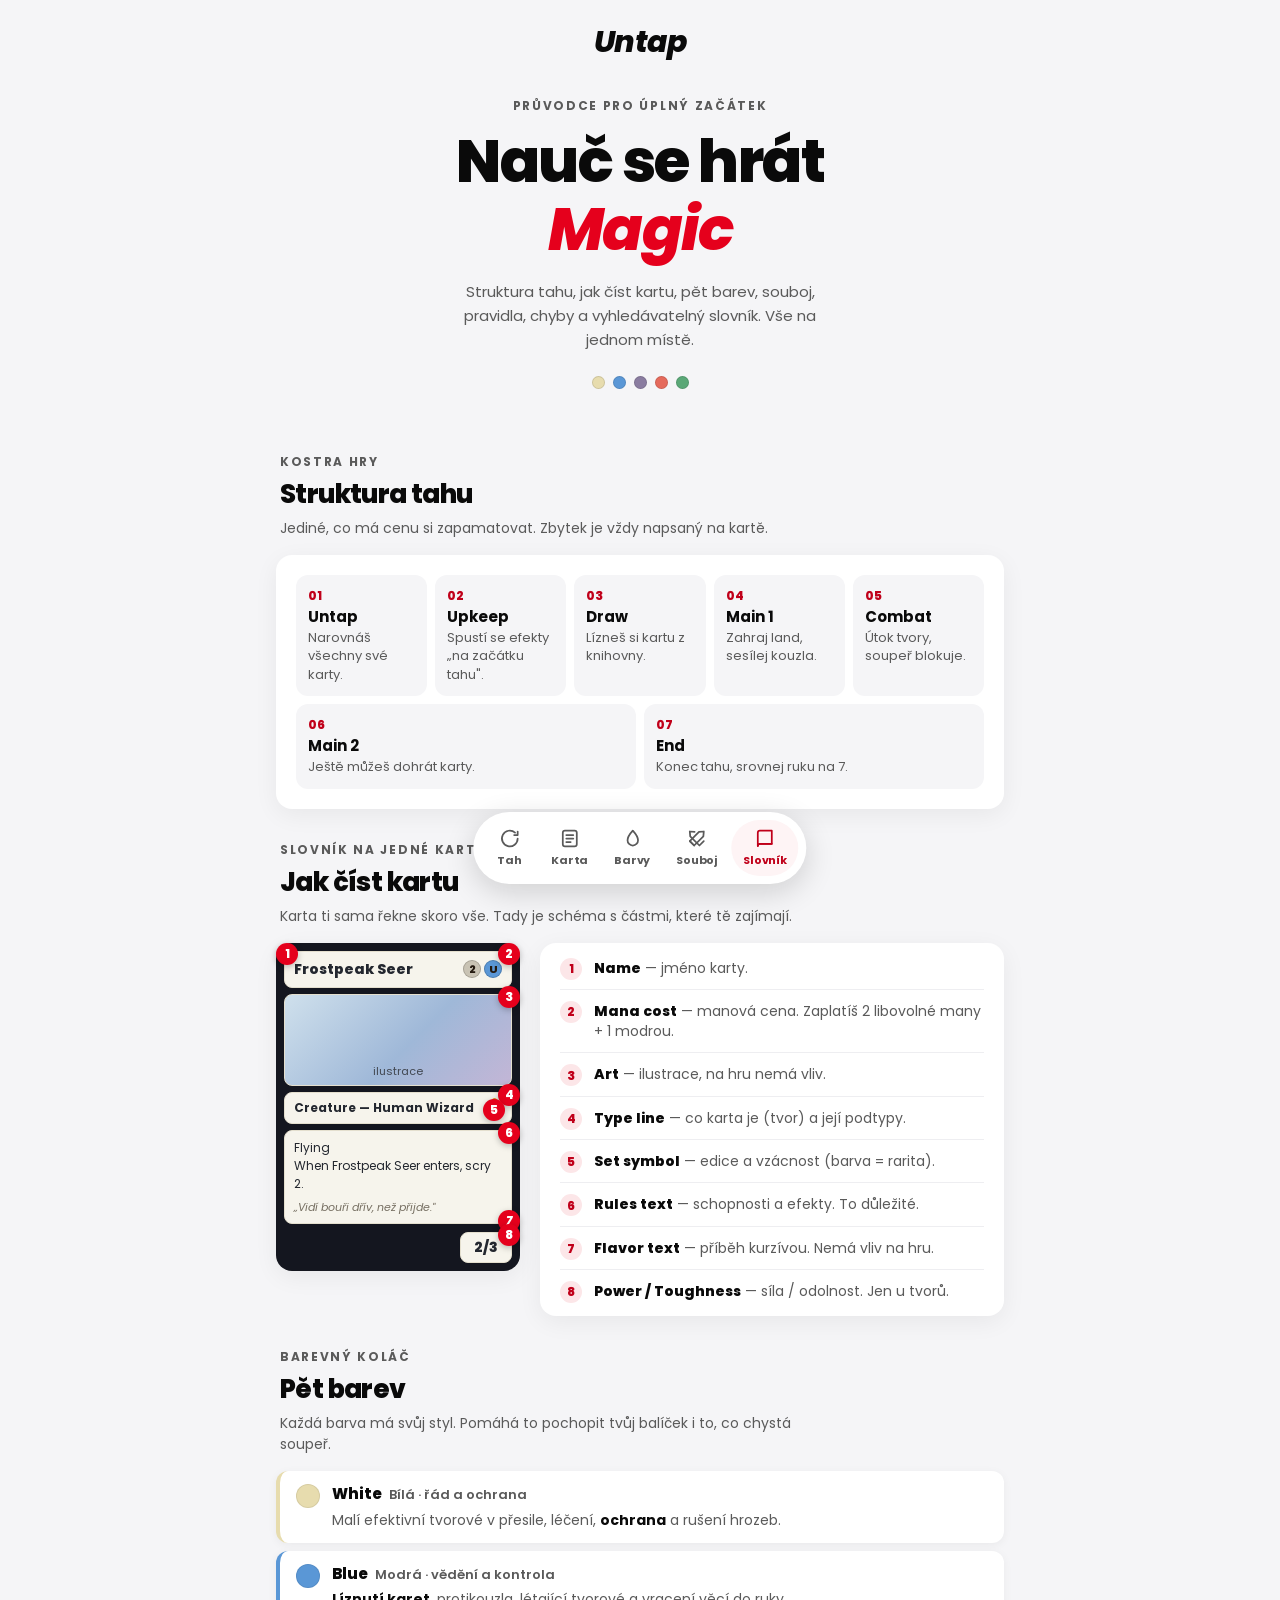
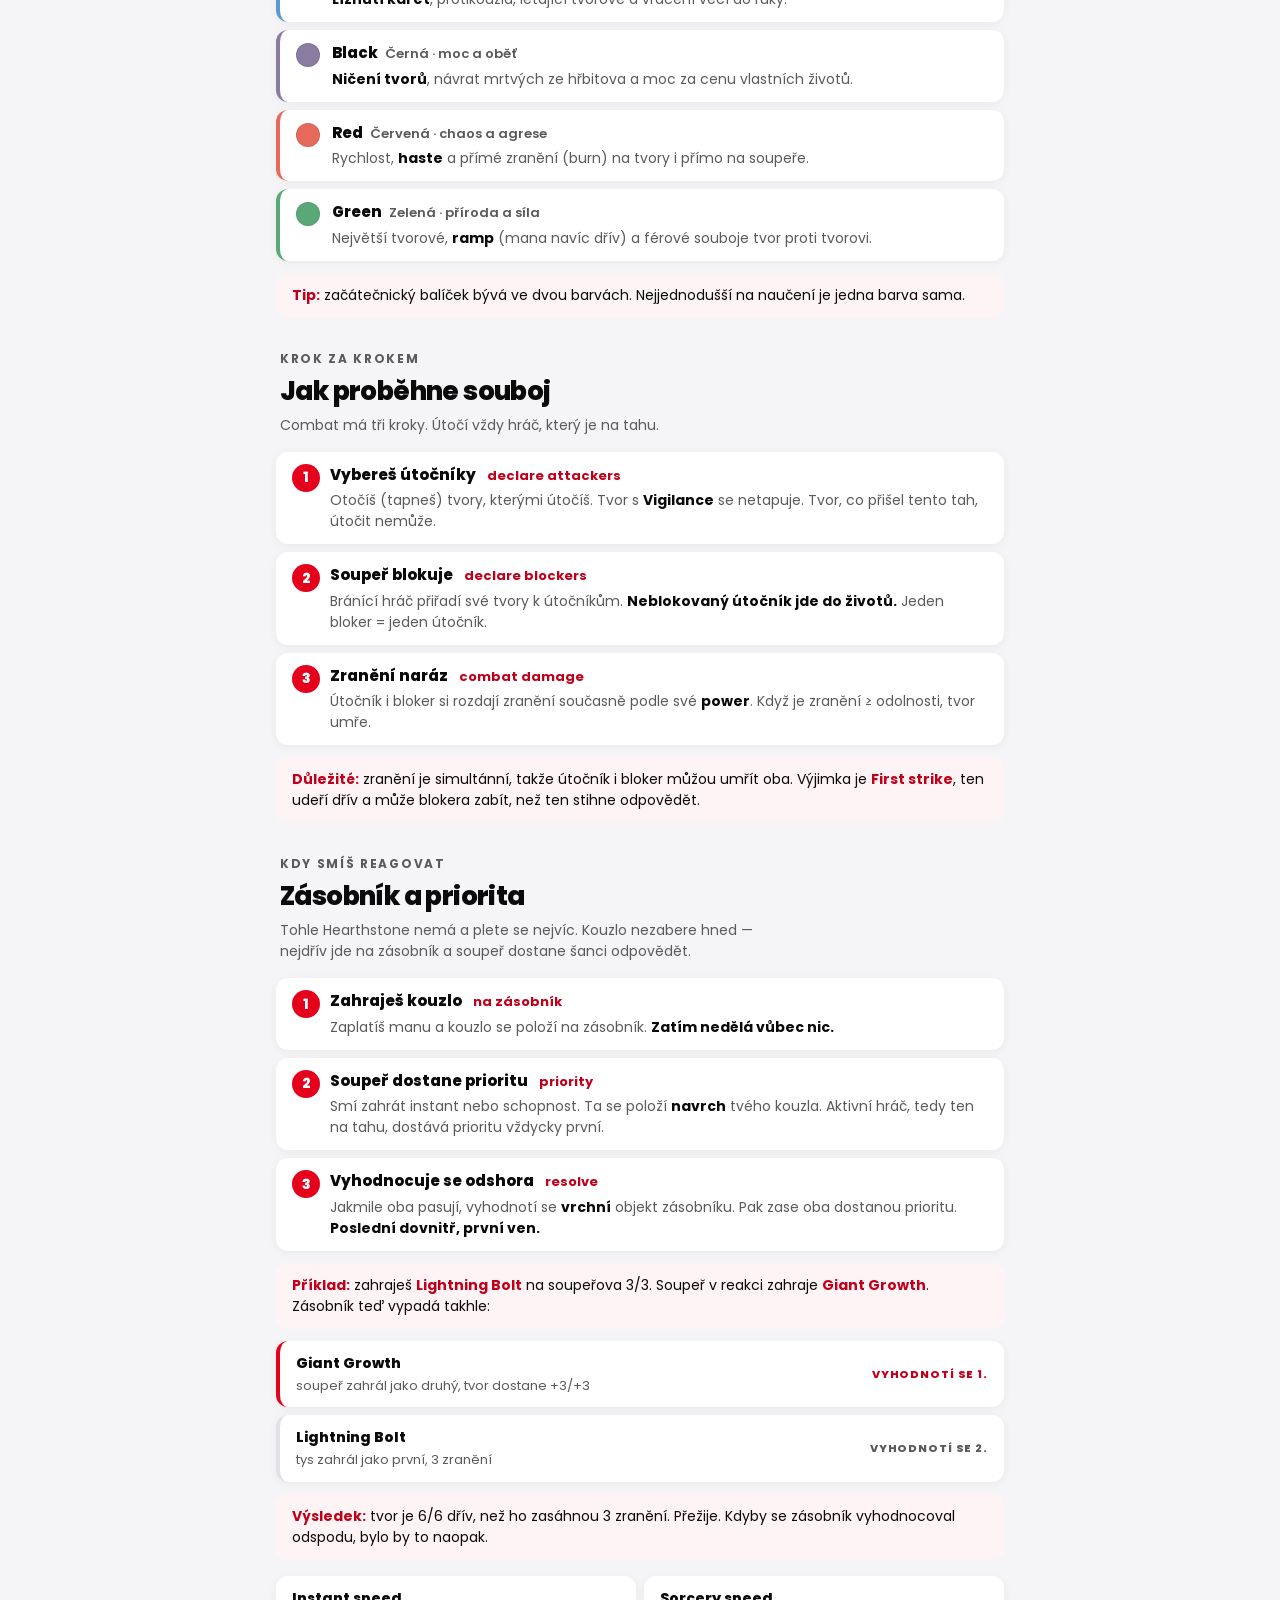
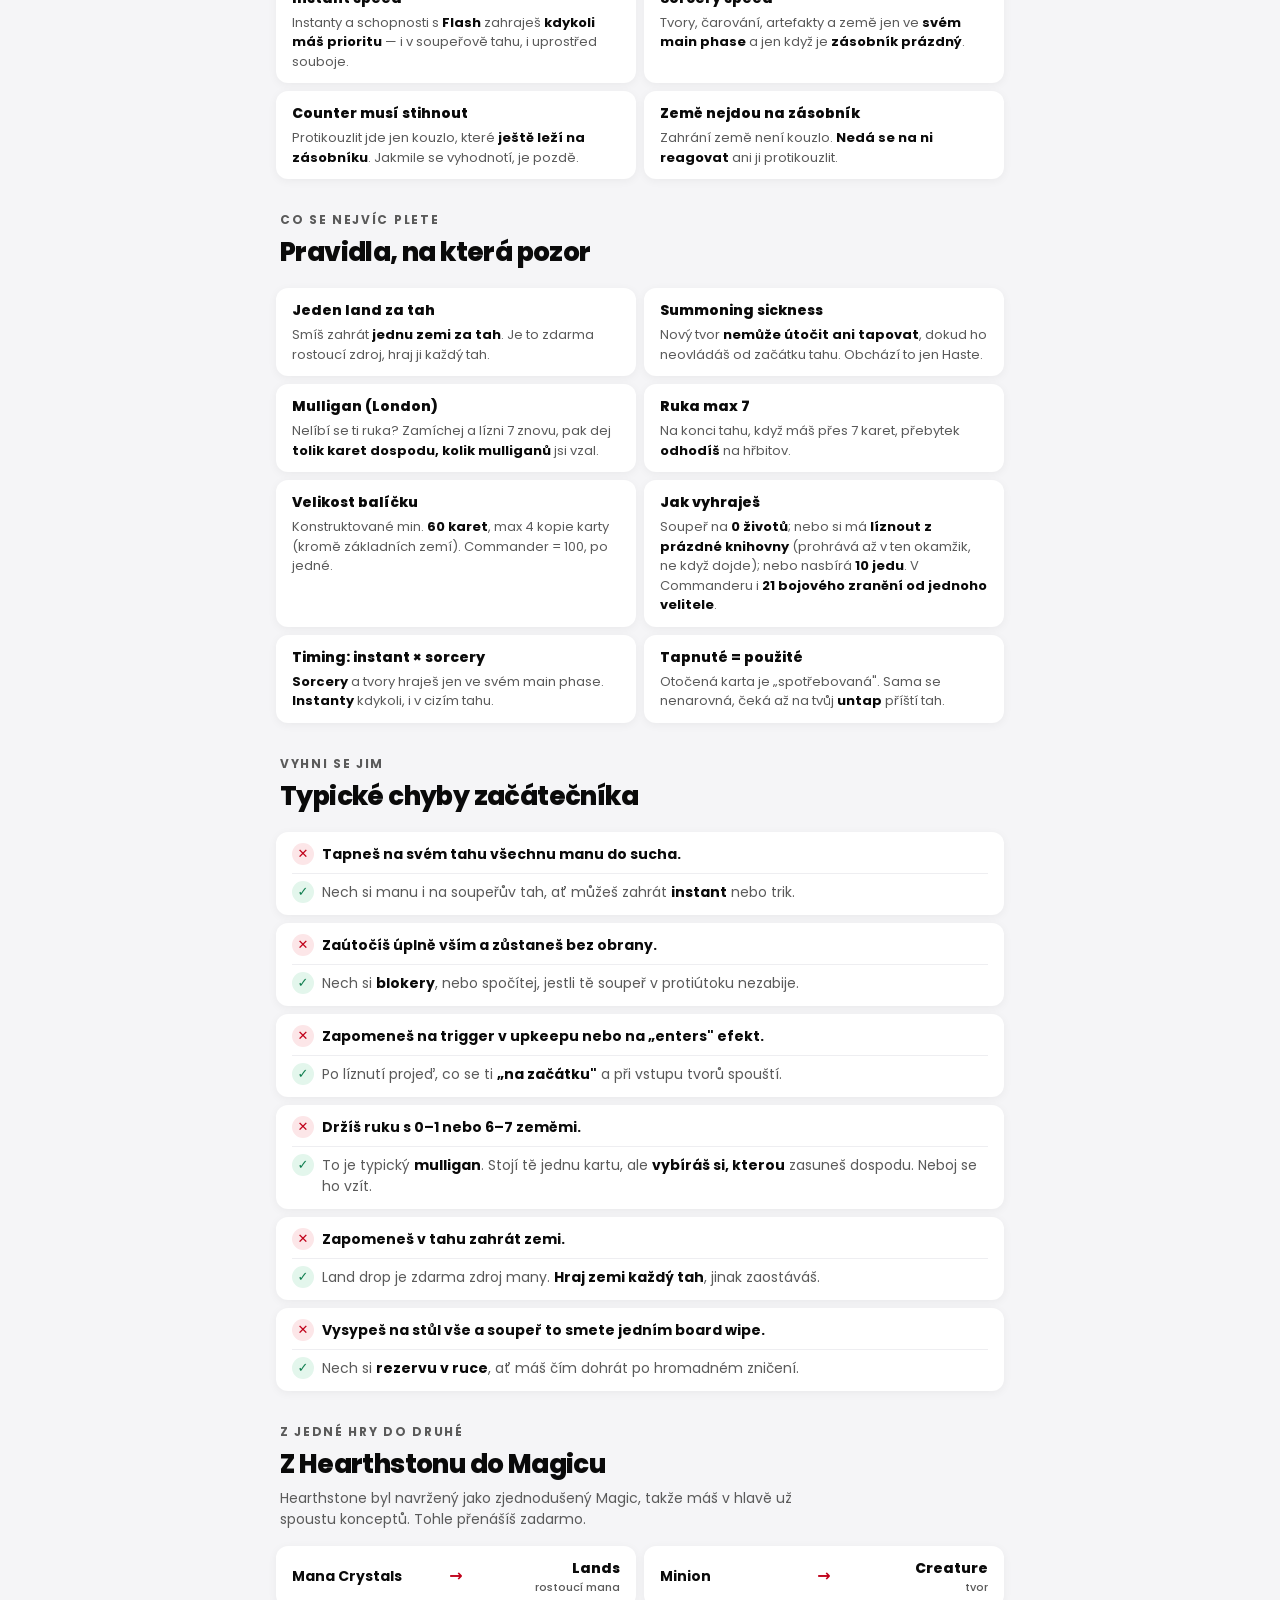
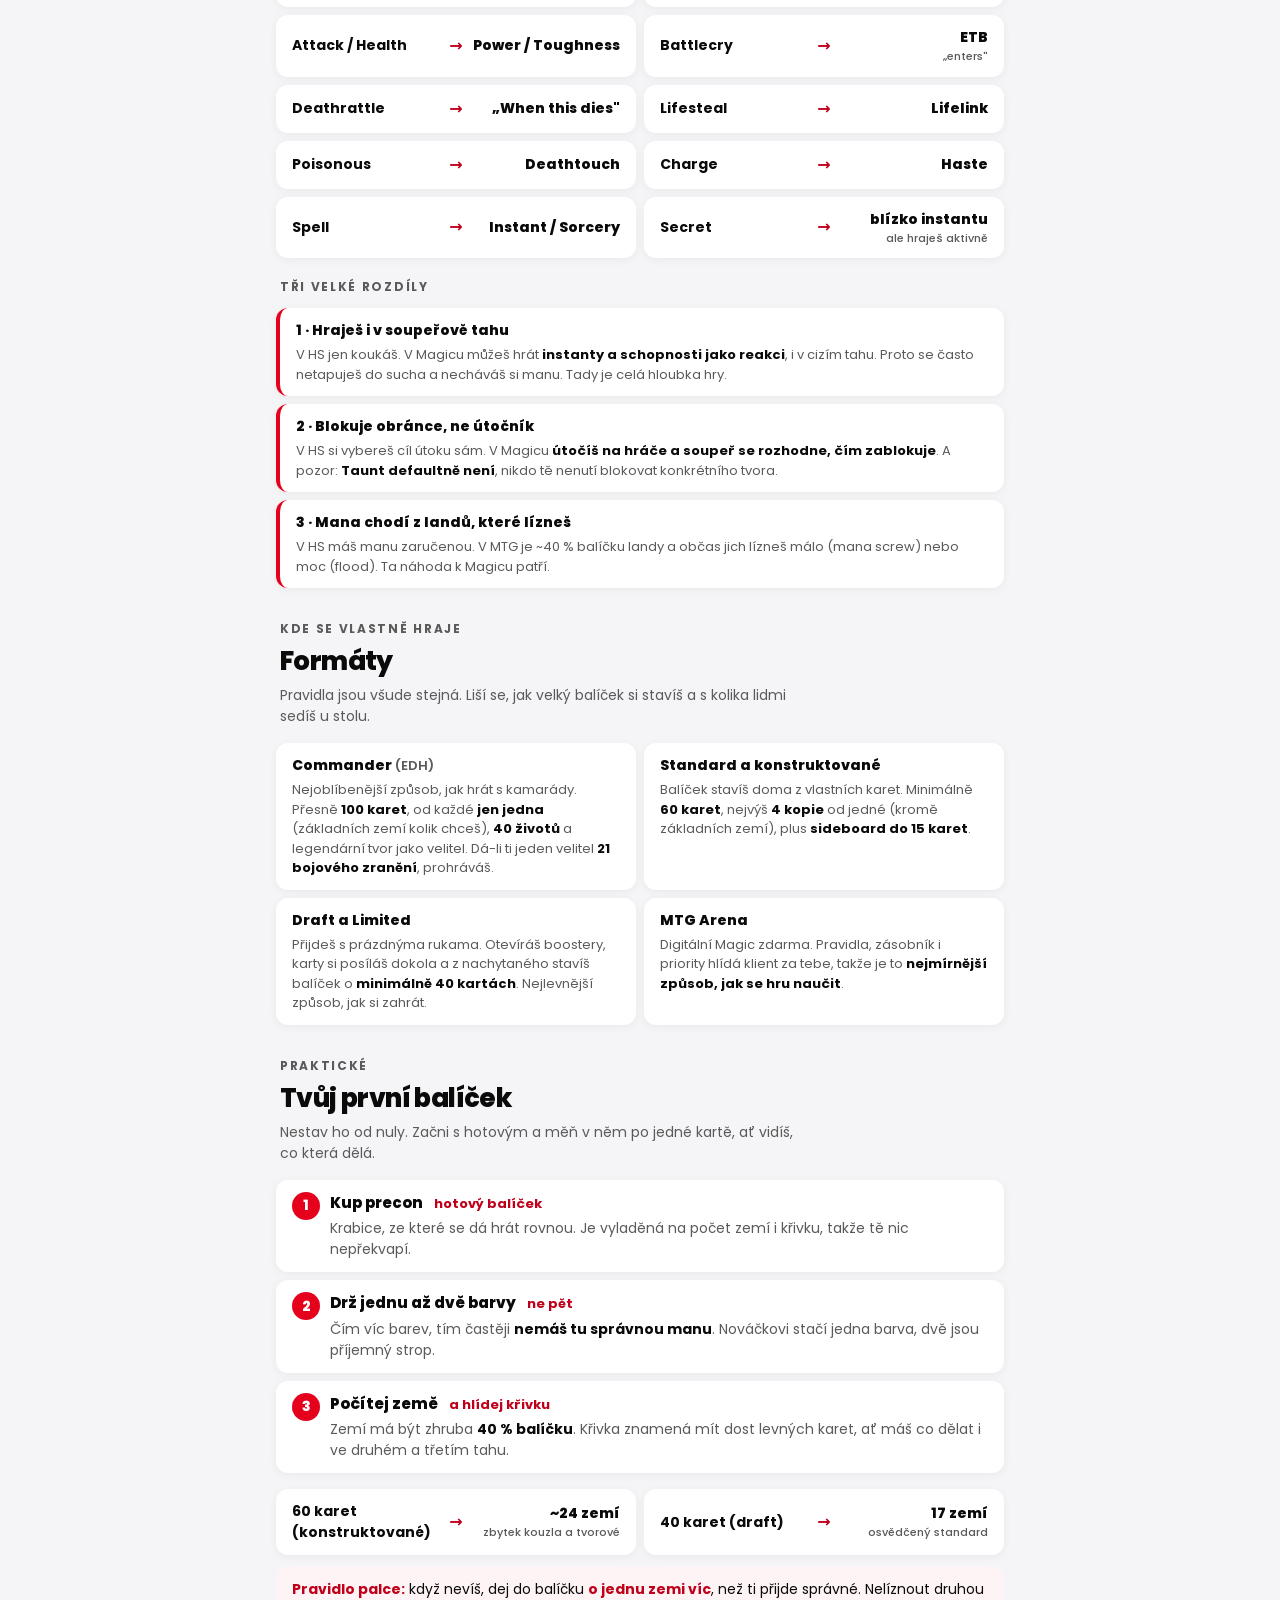
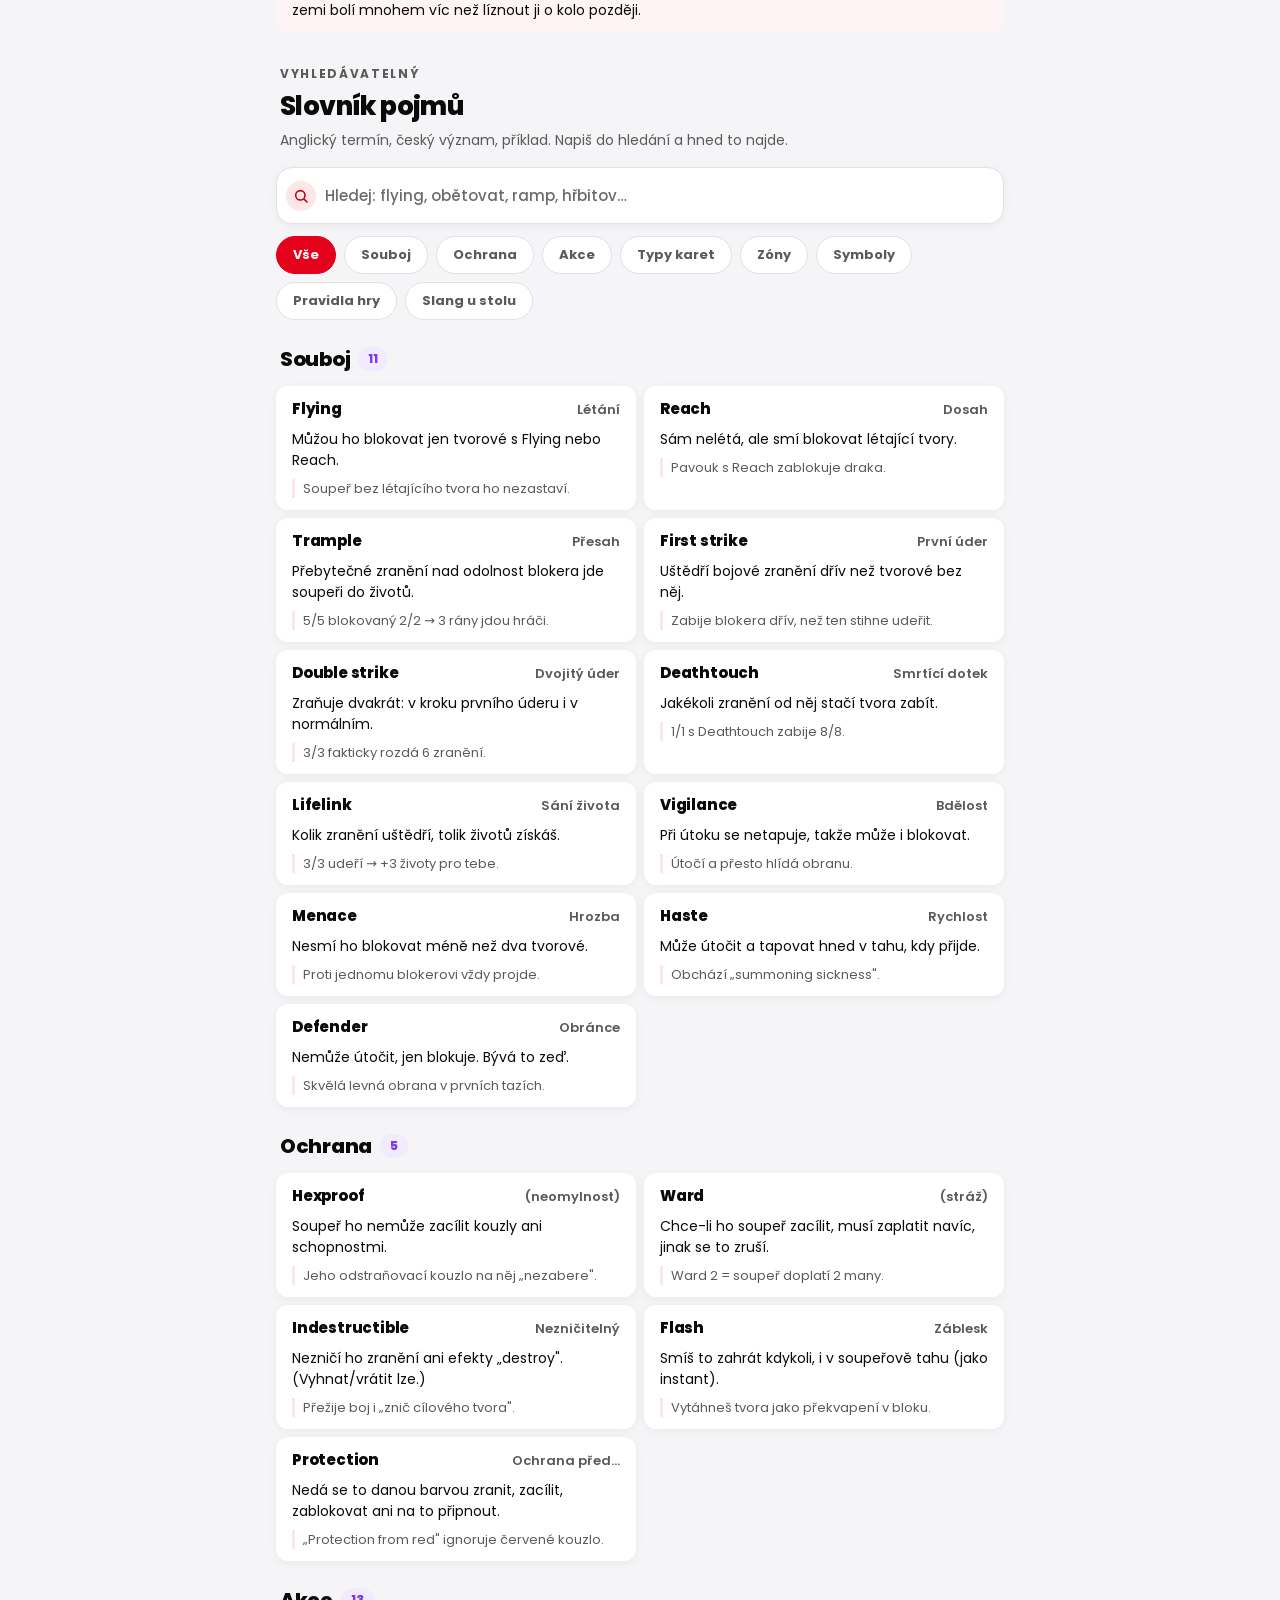
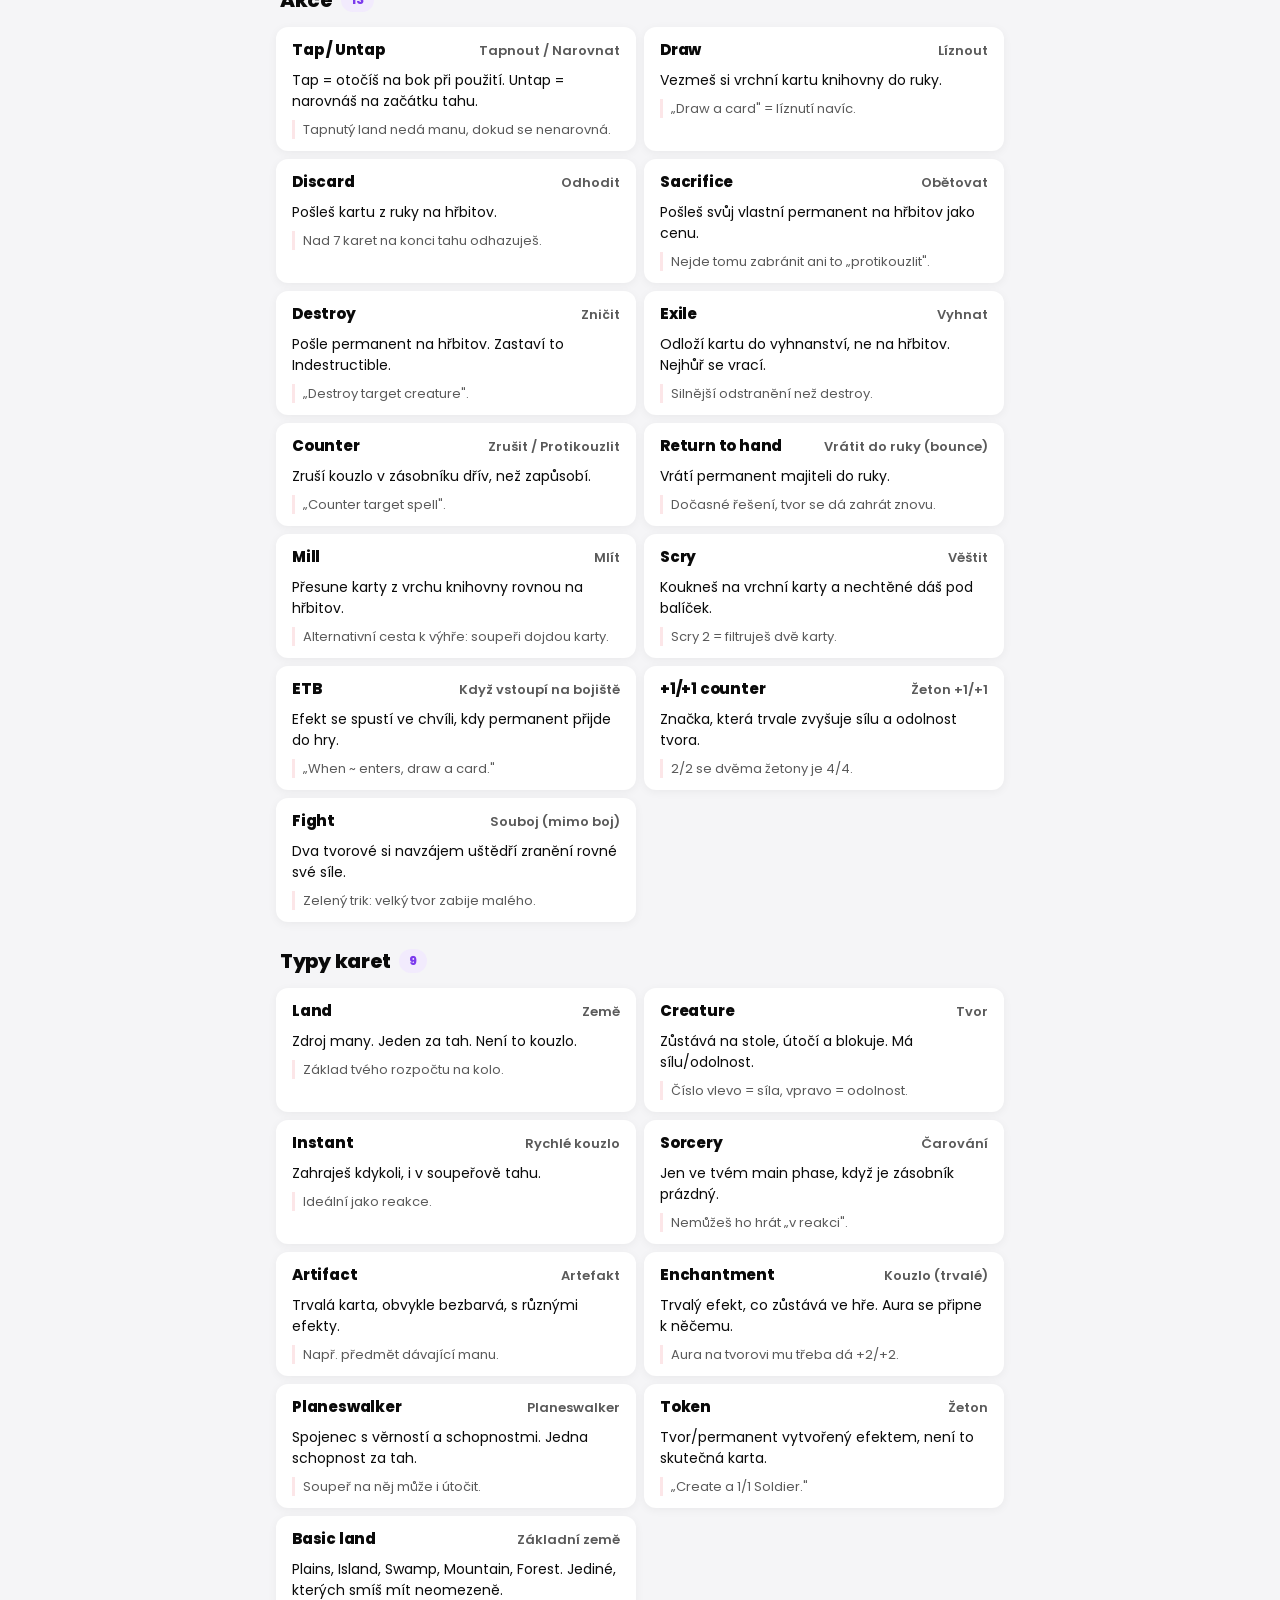
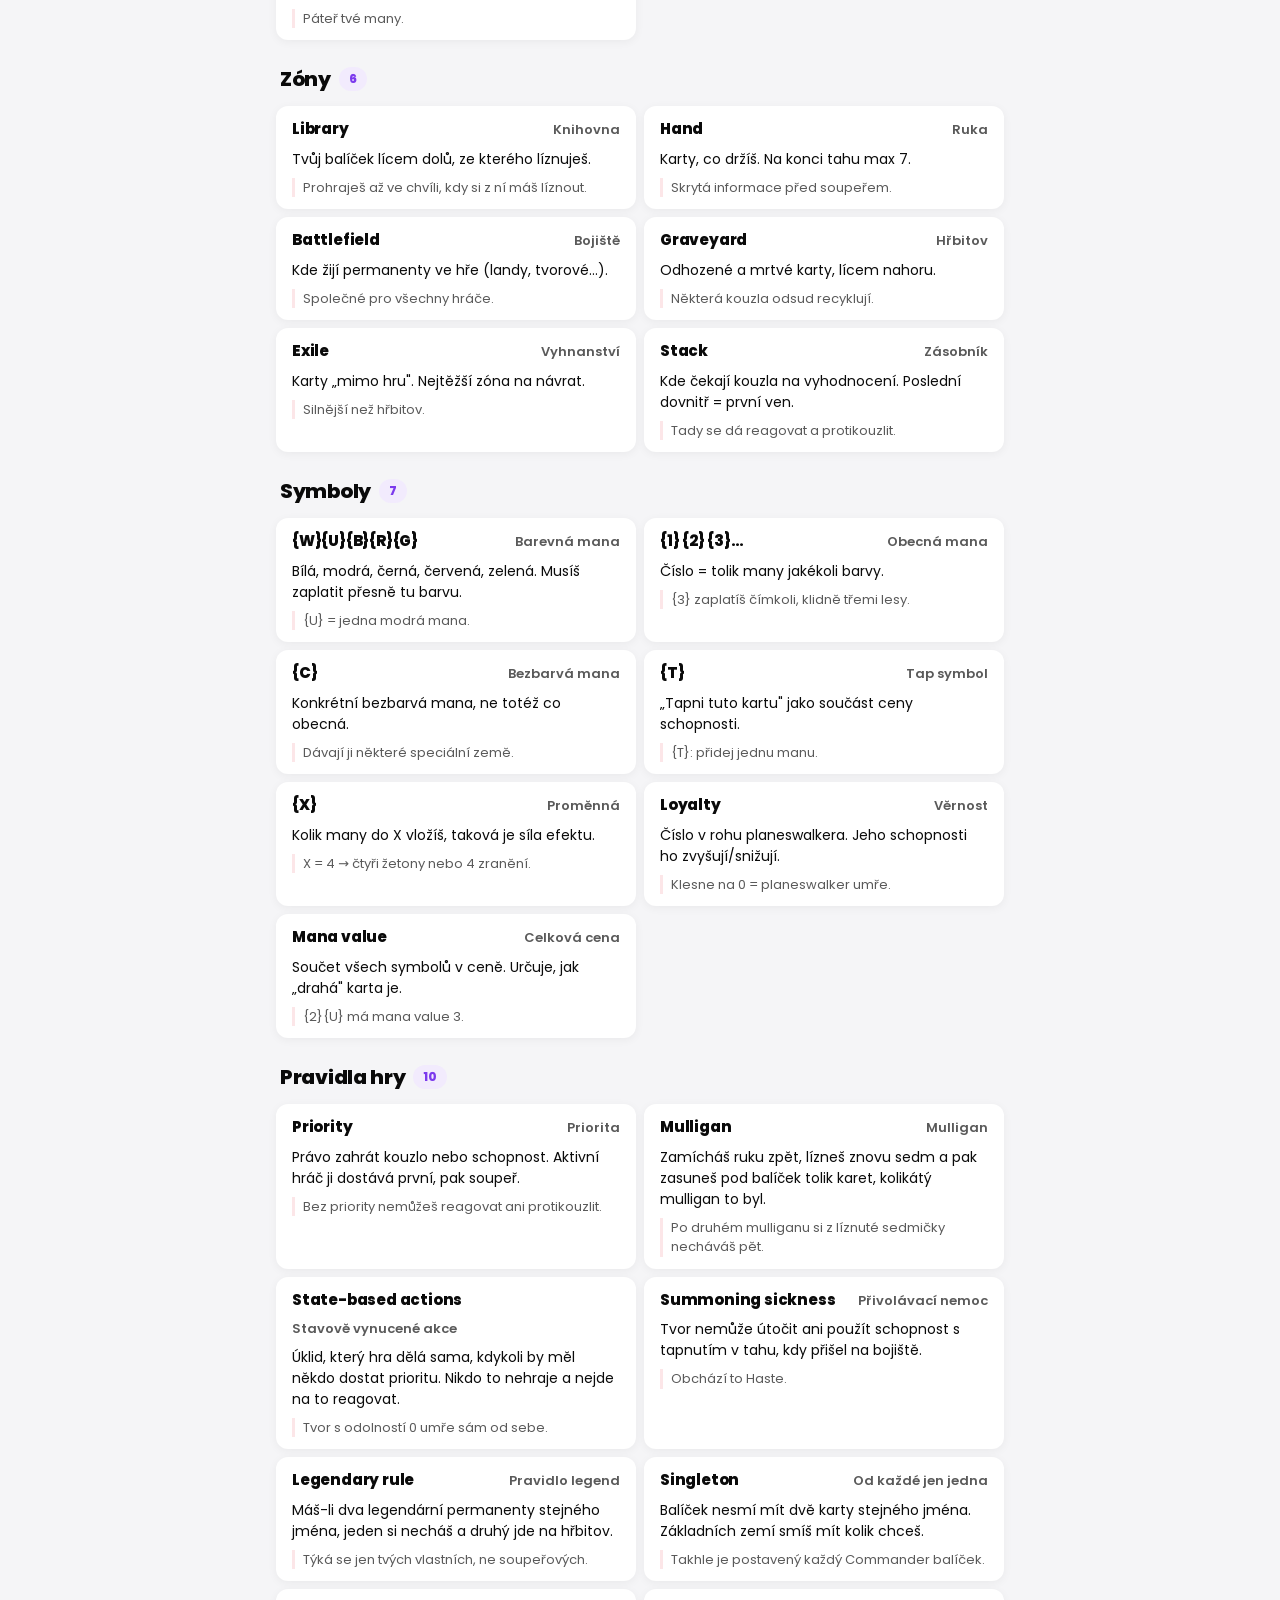
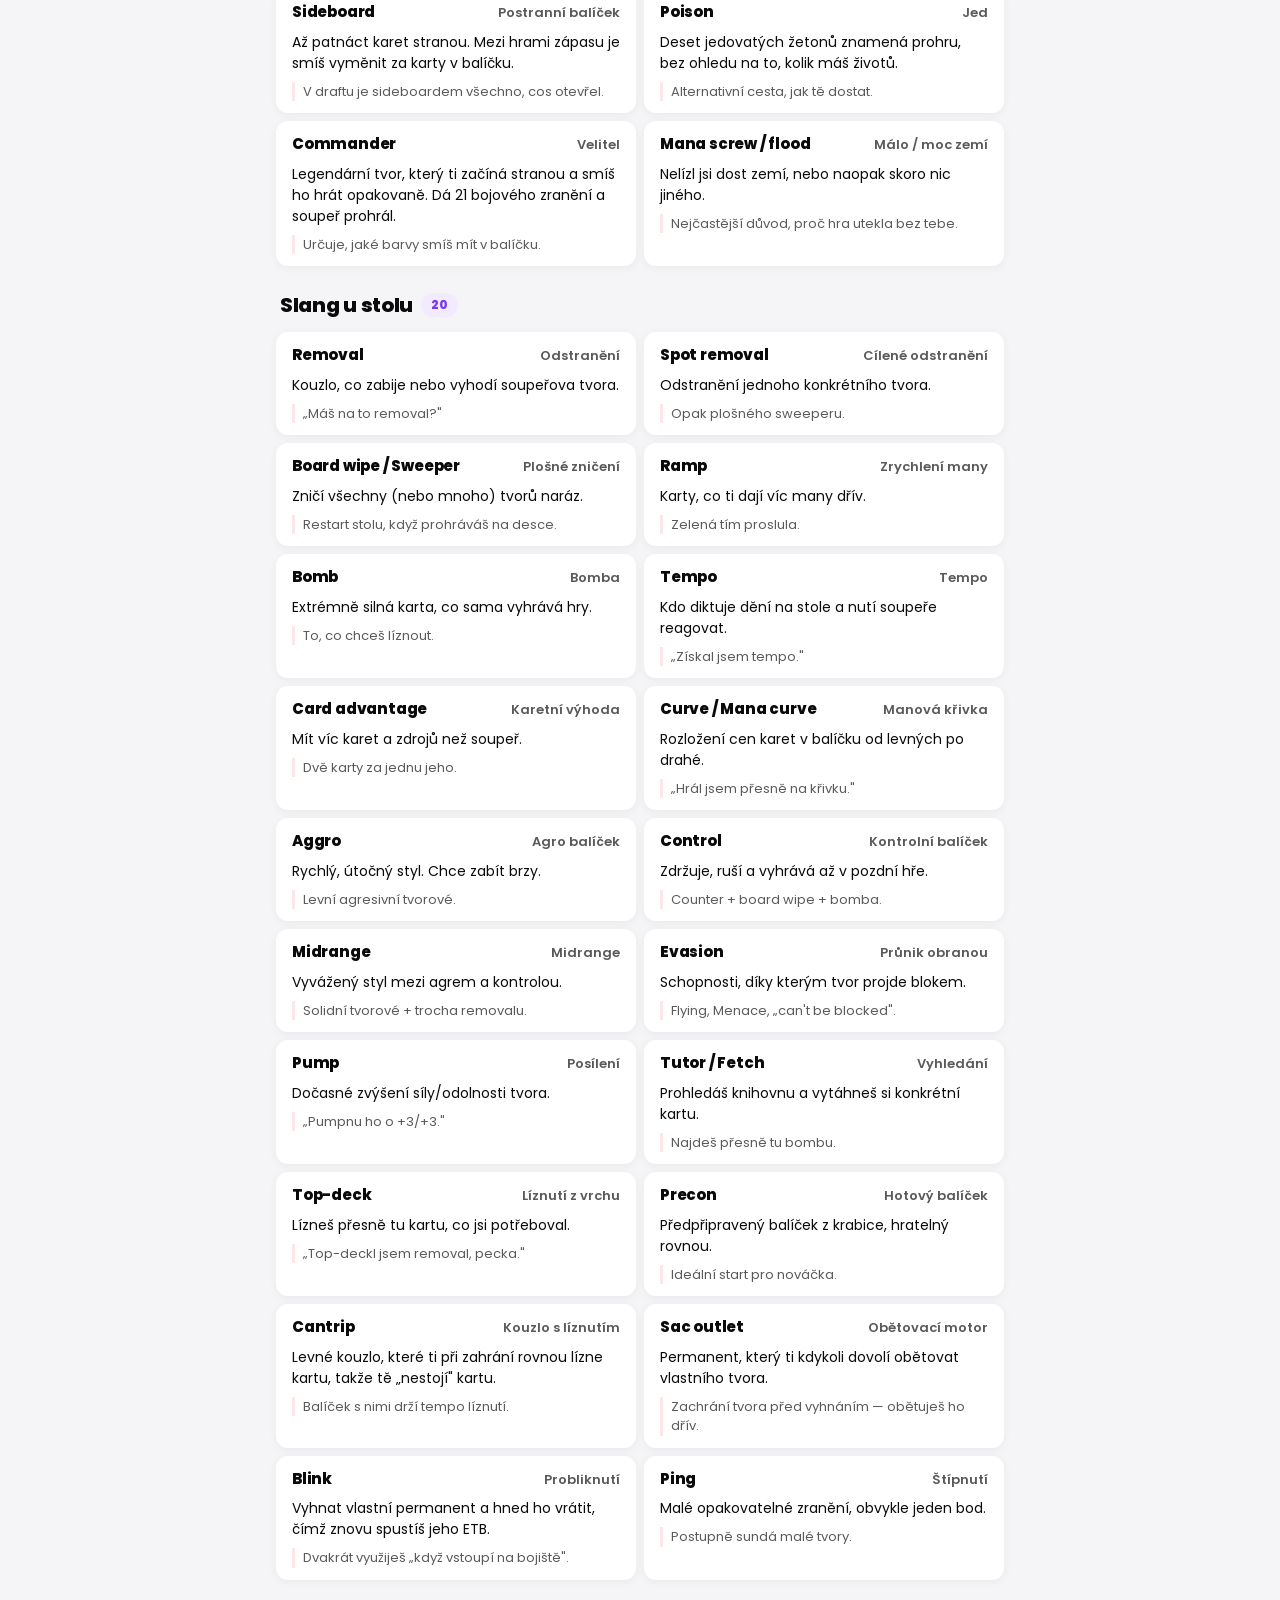
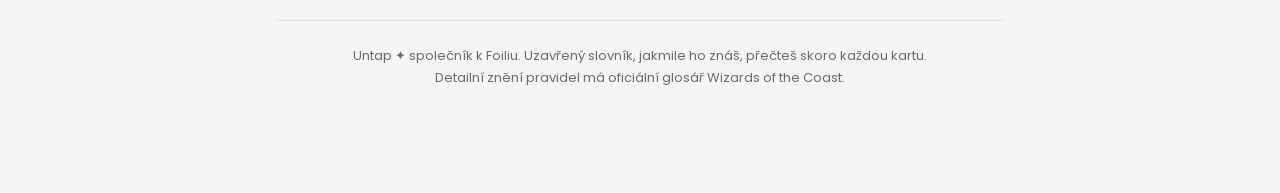
==== commit 55c24d8f: "Add the stack, formats and deckbuilding; grow the glossary to 81 terms The guide taught instant-spee" ====
--- a/index.html
+++ b/index.html
@@ -72,8 +72,8 @@
   .lead{color:var(--muted);font-size:var(--t-md);margin-top:var(--sp-1);padding-left:var(--sp-1);max-width:58ch}
   .panel{background:var(--surface);border-radius:var(--r-lg);box-shadow:var(--shadow);padding:var(--sp-5);margin-top:var(--sp-4)}
 
-  /* One surface card, seven users */
-  .clr,.s3,.rule,.miss .m,.map,.diff,.card{background:var(--surface);border-radius:var(--r-md);box-shadow:var(--shadow-sm);padding:var(--sp-3) var(--sp-4)}
+  /* One surface card, many users */
+  .clr,.s3,.rule,.miss .m,.map,.diff,.card,.lifo .lv{background:var(--surface);border-radius:var(--r-md);box-shadow:var(--shadow-sm);padding:var(--sp-3) var(--sp-4)}
   /* Emphasis inside muted body copy */
   :is(.cd,.sd,.rd,.fix,.dd,.def) b{color:var(--text);font-weight:700}
 
@@ -126,6 +126,15 @@
   .s3 .sd{font-size:var(--t-md);color:var(--muted);margin-top:var(--sp-1);line-height:1.5}
   .callout{margin-top:var(--sp-3);background:var(--red-tint);border-radius:var(--r-md);padding:var(--sp-3) var(--sp-4);font-size:var(--t-md);line-height:1.5}
   .callout b{color:var(--red-ink)}
+
+  /* Stack: drawn top-down, because the last spell cast resolves first */
+  .lifo{display:grid;gap:var(--sp-2);margin-top:var(--sp-3)}
+  .lifo .lv{display:flex;align-items:center;justify-content:space-between;gap:var(--sp-3);border-left:4px solid var(--line-2)}
+  .lifo .lv.top{border-left-color:var(--red)}
+  .lifo .lt{font-weight:800;font-size:var(--t-md)}
+  .lifo .ln{font-size:var(--t-sm);color:var(--muted);margin-top:2px}
+  .lifo .ord{flex:0 0 auto;text-align:right;font-size:var(--t-2xs);font-weight:800;letter-spacing:.08em;text-transform:uppercase;color:var(--muted)}
+  .lifo .lv.top .ord{color:var(--red-ink)}
 
   /* Rules grid */
   .rules{display:grid;gap:var(--sp-2);margin-top:var(--sp-4)}
@@ -280,6 +289,32 @@
     <div class="callout"><b>Důležité:</b> zranění je simultánní, takže útočník i bloker můžou umřít oba. Výjimka je <b>First strike</b>, ten udeří dřív a může blokera zabít, než ten stihne odpovědět.</div>
   </section>
 
+  <!-- STACK & PRIORITY -->
+  <section class="block" id="zasobnik">
+    <div class="eyebrow">Kdy smíš reagovat</div>
+    <h2>Zásobník a priorita</h2>
+    <p class="lead">Tohle Hearthstone nemá a plete se nejvíc. Kouzlo nezabere hned — nejdřív jde na zásobník a soupeř dostane šanci odpovědět.</p>
+    <div class="steps3">
+      <div class="s3"><div class="num">1</div><div class="st">Zahraješ kouzlo <span>na zásobník</span></div><div class="sd">Zaplatíš manu a kouzlo se položí na zásobník. <b>Zatím nedělá vůbec nic.</b></div></div>
+      <div class="s3"><div class="num">2</div><div class="st">Soupeř dostane prioritu <span>priority</span></div><div class="sd">Smí zahrát instant nebo schopnost. Ta se položí <b>navrch</b> tvého kouzla. Aktivní hráč, tedy ten na tahu, dostává prioritu vždycky první.</div></div>
+      <div class="s3"><div class="num">3</div><div class="st">Vyhodnocuje se odshora <span>resolve</span></div><div class="sd">Jakmile oba pasují, vyhodnotí se <b>vrchní</b> objekt zásobníku. Pak zase oba dostanou prioritu. <b>Poslední dovnitř, první ven.</b></div></div>
+    </div>
+
+    <div class="callout"><b>Příklad:</b> zahraješ <b>Lightning Bolt</b> na soupeřova 3/3. Soupeř v reakci zahraje <b>Giant Growth</b>. Zásobník teď vypadá takhle:</div>
+    <div class="lifo">
+      <div class="lv top"><div><div class="lt">Giant Growth</div><div class="ln">soupeř zahrál jako druhý, tvor dostane +3/+3</div></div><div class="ord">vyhodnotí se 1.</div></div>
+      <div class="lv"><div><div class="lt">Lightning Bolt</div><div class="ln">tys zahrál jako první, 3 zranění</div></div><div class="ord">vyhodnotí se 2.</div></div>
+    </div>
+    <div class="callout"><b>Výsledek:</b> tvor je 6/6 dřív, než ho zasáhnou 3 zranění. Přežije. Kdyby se zásobník vyhodnocoval odspodu, bylo by to naopak.</div>
+
+    <div class="rules">
+      <div class="rule"><div class="rt">Instant speed</div><div class="rd">Instanty a schopnosti s <b>Flash</b> zahraješ <b>kdykoli máš prioritu</b> — i v soupeřově tahu, i uprostřed souboje.</div></div>
+      <div class="rule"><div class="rt">Sorcery speed</div><div class="rd">Tvory, čarování, artefakty a země jen ve <b>svém main phase</b> a jen když je <b>zásobník prázdný</b>.</div></div>
+      <div class="rule"><div class="rt">Counter musí stihnout</div><div class="rd">Protikouzlit jde jen kouzlo, které <b>ještě leží na zásobníku</b>. Jakmile se vyhodnotí, je pozdě.</div></div>
+      <div class="rule"><div class="rt">Země nejdou na zásobník</div><div class="rd">Zahrání země není kouzlo. <b>Nedá se na ni reagovat</b> ani ji protikouzlit.</div></div>
+    </div>
+  </section>
+
   <!-- RULES -->
   <section class="block" id="pravidla">
     <div class="eyebrow">Co se nejvíc plete</div>
@@ -290,7 +325,7 @@
       <div class="rule"><div class="rt">Mulligan (London)</div><div class="rd">Nelíbí se ti ruka? Zamíchej a lízni 7 znovu, pak dej <b>tolik karet dospodu, kolik mulliganů</b> jsi vzal.</div></div>
       <div class="rule"><div class="rt">Ruka max 7</div><div class="rd">Na konci tahu, když máš přes 7 karet, přebytek <b>odhodíš</b> na hřbitov.</div></div>
       <div class="rule"><div class="rt">Velikost balíčku</div><div class="rd">Konstruktované min. <b>60 karet</b>, max 4 kopie karty (kromě základních zemí). Commander = 100, po jedné.</div></div>
-      <div class="rule"><div class="rt">Jak vyhraješ</div><div class="rd">Soupeř na <b>0 životů</b>; nebo mu <b>dojdou karty</b> v knihovně; nebo speciální efekt karty.</div></div>
+      <div class="rule"><div class="rt">Jak vyhraješ</div><div class="rd">Soupeř na <b>0 životů</b>; nebo si má <b>líznout z prázdné knihovny</b> (prohrává až v ten okamžik, ne když dojde); nebo nasbírá <b>10 jedu</b>. V Commanderu i <b>21 bojového zranění od jednoho velitele</b>.</div></div>
       <div class="rule"><div class="rt">Timing: instant × sorcery</div><div class="rd"><b>Sorcery</b> a tvory hraješ jen ve svém main phase. <b>Instanty</b> kdykoli, i v cizím tahu.</div></div>
       <div class="rule"><div class="rt">Tapnuté = použité</div><div class="rd">Otočená karta je „spotřebovaná". Sama se nenarovná, čeká až na tvůj <b>untap</b> příští tah.</div></div>
     </div>
@@ -304,7 +339,7 @@
       <div class="m"><div class="bad"><span class="tag x">✕</span><span>Tapneš na svém tahu všechnu manu do sucha.</span></div><div class="fix"><span class="tag c">✓</span><span>Nech si manu i na soupeřův tah, ať můžeš zahrát <b>instant</b> nebo trik.</span></div></div>
       <div class="m"><div class="bad"><span class="tag x">✕</span><span>Zaútočíš úplně vším a zůstaneš bez obrany.</span></div><div class="fix"><span class="tag c">✓</span><span>Nech si <b>blokery</b>, nebo spočítej, jestli tě soupeř v protiútoku nezabije.</span></div></div>
       <div class="m"><div class="bad"><span class="tag x">✕</span><span>Zapomeneš na trigger v upkeepu nebo na „enters" efekt.</span></div><div class="fix"><span class="tag c">✓</span><span>Po líznutí projeď, co se ti <b>„na začátku"</b> a při vstupu tvorů spouští.</span></div></div>
-      <div class="m"><div class="bad"><span class="tag x">✕</span><span>Držíš ruku s 0–1 nebo 6–7 zeměmi.</span></div><div class="fix"><span class="tag c">✓</span><span>To je typický <b>mulligan</b>. První je prakticky zdarma, neboj se ho vzít.</span></div></div>
+      <div class="m"><div class="bad"><span class="tag x">✕</span><span>Držíš ruku s 0–1 nebo 6–7 zeměmi.</span></div><div class="fix"><span class="tag c">✓</span><span>To je typický <b>mulligan</b>. Stojí tě jednu kartu, ale <b>vybíráš si, kterou</b> zasuneš dospodu. Neboj se ho vzít.</span></div></div>
       <div class="m"><div class="bad"><span class="tag x">✕</span><span>Zapomeneš v tahu zahrát zemi.</span></div><div class="fix"><span class="tag c">✓</span><span>Land drop je zdarma zdroj many. <b>Hraj zemi každý tah</b>, jinak zaostáváš.</span></div></div>
       <div class="m"><div class="bad"><span class="tag x">✕</span><span>Vysypeš na stůl vše a soupeř to smete jedním board wipe.</span></div><div class="fix"><span class="tag c">✓</span><span>Nech si <b>rezervu v ruce</b>, ať máš čím dohrát po hromadném zničení.</span></div></div>
     </div>
@@ -331,8 +366,38 @@
     <div class="diffs">
       <div class="diff"><div class="dt">1 · Hraješ i v soupeřově tahu</div><div class="dd">V HS jen koukáš. V Magicu můžeš hrát <b>instanty a schopnosti jako reakci</b>, i v cizím tahu. Proto se často netapuješ do sucha a necháváš si manu. Tady je celá hloubka hry.</div></div>
       <div class="diff"><div class="dt">2 · Blokuje obránce, ne útočník</div><div class="dd">V HS si vybereš cíl útoku sám. V Magicu <b>útočíš na hráče a soupeř se rozhodne, čím zablokuje</b>. A pozor: <b>Taunt defaultně není</b>, nikdo tě nenutí blokovat konkrétního tvora.</div></div>
-      <div class="diff"><div class="dt">3 · Mana chodí z landů, které lízneš</div><div class="dd">V HS máš manu zaručenou. V MTG je ~40 % balíčku landy a občas jich líznеš málo (mana screw) nebo moc (flood). Ta náhoda k Magicu patří.</div></div>
-    </div>
+      <div class="diff"><div class="dt">3 · Mana chodí z landů, které lízneš</div><div class="dd">V HS máš manu zaručenou. V MTG je ~40 % balíčku landy a občas jich lízneš málo (mana screw) nebo moc (flood). Ta náhoda k Magicu patří.</div></div>
+    </div>
+  </section>
+
+  <!-- FORMATS -->
+  <section class="block" id="formaty">
+    <div class="eyebrow">Kde se vlastně hraje</div>
+    <h2>Formáty</h2>
+    <p class="lead">Pravidla jsou všude stejná. Liší se, jak velký balíček si stavíš a s kolika lidmi sedíš u stolu.</p>
+    <div class="rules">
+      <div class="rule"><div class="rt">Commander <span class="cz">(EDH)</span></div><div class="rd">Nejoblíbenější způsob, jak hrát s kamarády. Přesně <b>100 karet</b>, od každé <b>jen jedna</b> (základních zemí kolik chceš), <b>40 životů</b> a legendární tvor jako velitel. Dá-li ti jeden velitel <b>21 bojového zranění</b>, prohráváš.</div></div>
+      <div class="rule"><div class="rt">Standard a konstruktované</div><div class="rd">Balíček stavíš doma z vlastních karet. Minimálně <b>60 karet</b>, nejvýš <b>4 kopie</b> od jedné (kromě základních zemí), plus <b>sideboard do 15 karet</b>.</div></div>
+      <div class="rule"><div class="rt">Draft a Limited</div><div class="rd">Přijdeš s prázdnýma rukama. Otevíráš boostery, karty si posíláš dokola a z nachytaného stavíš balíček o <b>minimálně 40 kartách</b>. Nejlevnější způsob, jak si zahrát.</div></div>
+      <div class="rule"><div class="rt">MTG Arena</div><div class="rd">Digitální Magic zdarma. Pravidla, zásobník i priority hlídá klient za tebe, takže je to <b>nejmírnější způsob, jak se hru naučit</b>.</div></div>
+    </div>
+  </section>
+
+  <!-- FIRST DECK -->
+  <section class="block" id="balicek">
+    <div class="eyebrow">Praktické</div>
+    <h2>Tvůj první balíček</h2>
+    <p class="lead">Nestav ho od nuly. Začni s hotovým a měň v něm po jedné kartě, ať vidíš, co která dělá.</p>
+    <div class="steps3">
+      <div class="s3"><div class="num">1</div><div class="st">Kup precon <span>hotový balíček</span></div><div class="sd">Krabice, ze které se dá hrát rovnou. Je vyladěná na počet zemí i křivku, takže tě nic nepřekvapí.</div></div>
+      <div class="s3"><div class="num">2</div><div class="st">Drž jednu až dvě barvy <span>ne pět</span></div><div class="sd">Čím víc barev, tím častěji <b>nemáš tu správnou manu</b>. Nováčkovi stačí jedna barva, dvě jsou příjemný strop.</div></div>
+      <div class="s3"><div class="num">3</div><div class="st">Počítej země <span>a hlídej křivku</span></div><div class="sd">Zemí má být zhruba <b>40 % balíčku</b>. Křivka znamená mít dost levných karet, ať máš co dělat i ve druhém a třetím tahu.</div></div>
+    </div>
+    <div class="maps">
+      <div class="map"><span class="hs">60 karet (konstruktované)</span><span class="arrow">→</span><span class="mtg">~24 zemí<small>zbytek kouzla a tvorové</small></span></div>
+      <div class="map"><span class="hs">40 karet (draft)</span><span class="arrow">→</span><span class="mtg">17 zemí<small>osvědčený standard</small></span></div>
+    </div>
+    <div class="callout"><b>Pravidlo palce:</b> když nevíš, dej do balíčku <b>o jednu zemi víc</b>, než ti přijde správné. Nelíznout druhou zemi bolí mnohem víc než líznout ji o kolo později.</div>
   </section>
 
   <!-- GLOSSARY -->
@@ -344,15 +409,16 @@
       <span class="ic"><svg width="16" height="16" viewBox="0 0 24 24" fill="none" stroke-width="2.4" stroke-linecap="round"><circle cx="11" cy="11" r="7"/><path d="m21 21-4.3-4.3"/></svg></span>
       <input id="q" type="text" placeholder="Hledej: flying, obětovat, ramp, hřbitov…" autocomplete="off" aria-label="Hledat pojem">
     </div>
-    <div class="chips" id="chips"><button class="chip active" data-cat="all" aria-pressed="true">Vše</button><button class="chip" data-cat="souboj" aria-pressed="false">Souboj</button><button class="chip" data-cat="ochrana" aria-pressed="false">Ochrana</button><button class="chip" data-cat="akce" aria-pressed="false">Akce</button><button class="chip" data-cat="typy" aria-pressed="false">Typy karet</button><button class="chip" data-cat="zony" aria-pressed="false">Zóny</button><button class="chip" data-cat="symboly" aria-pressed="false">Symboly</button><button class="chip" data-cat="slang" aria-pressed="false">Slang u stolu</button></div>
+    <div class="chips" id="chips"><button class="chip active" data-cat="all" aria-pressed="true">Vše</button><button class="chip" data-cat="souboj" aria-pressed="false">Souboj</button><button class="chip" data-cat="ochrana" aria-pressed="false">Ochrana</button><button class="chip" data-cat="akce" aria-pressed="false">Akce</button><button class="chip" data-cat="typy" aria-pressed="false">Typy karet</button><button class="chip" data-cat="zony" aria-pressed="false">Zóny</button><button class="chip" data-cat="symboly" aria-pressed="false">Symboly</button><button class="chip" data-cat="pravidla" aria-pressed="false">Pravidla hry</button><button class="chip" data-cat="slang" aria-pressed="false">Slang u stolu</button></div>
     <div id="content">
       <div class="gsec" data-cat="souboj"><div class="gsec-head"><h3>Souboj</h3><span class="count" aria-label="11 pojmů">11</span></div><div class="grid"><div class="card" data-s="flying létání můžou ho blokovat jen tvorové s flying nebo reach. soupeř bez létajícího tvora ho nezastaví."><div class="top"><span class="term" lang="en">Flying</span><span class="cz">Létání</span></div><div class="def">Můžou ho blokovat jen tvorové s Flying nebo Reach.</div><div class="ex">Soupeř bez létajícího tvora ho nezastaví.</div></div><div class="card" data-s="reach dosah sám nelétá, ale smí blokovat létající tvory. pavouk s reach zablokuje draka."><div class="top"><span class="term" lang="en">Reach</span><span class="cz">Dosah</span></div><div class="def">Sám nelétá, ale smí blokovat létající tvory.</div><div class="ex">Pavouk s Reach zablokuje draka.</div></div><div class="card" data-s="trample přesah přebytečné zranění nad odolnost blokera jde soupeři do životů. 5/5 blokovaný 2/2 → 3 rány jdou hráči."><div class="top"><span class="term" lang="en">Trample</span><span class="cz">Přesah</span></div><div class="def">Přebytečné zranění nad odolnost blokera jde soupeři do životů.</div><div class="ex">5/5 blokovaný 2/2 → 3 rány jdou hráči.</div></div><div class="card" data-s="first strike první úder uštědří bojové zranění dřív než tvorové bez něj. zabije blokera dřív, než ten stihne udeřit."><div class="top"><span class="term" lang="en">First strike</span><span class="cz">První úder</span></div><div class="def">Uštědří bojové zranění dřív než tvorové bez něj.</div><div class="ex">Zabije blokera dřív, než ten stihne udeřit.</div></div><div class="card" data-s="double strike dvojitý úder zraňuje dvakrát: v kroku prvního úderu i v normálním. 3/3 fakticky rozdá 6 zranění."><div class="top"><span class="term" lang="en">Double strike</span><span class="cz">Dvojitý úder</span></div><div class="def">Zraňuje dvakrát: v kroku prvního úderu i v normálním.</div><div class="ex">3/3 fakticky rozdá 6 zranění.</div></div><div class="card" data-s="deathtouch smrtící dotek jakékoli zranění od něj stačí tvora zabít. 1/1 s deathtouch zabije 8/8."><div class="top"><span class="term" lang="en">Deathtouch</span><span class="cz">Smrtící dotek</span></div><div class="def">Jakékoli zranění od něj stačí tvora zabít.</div><div class="ex">1/1 s Deathtouch zabije 8/8.</div></div><div class="card" data-s="lifelink sání života kolik zranění uštědří, tolik životů získáš. 3/3 udeří → +3 životy pro tebe."><div class="top"><span class="term" lang="en">Lifelink</span><span class="cz">Sání života</span></div><div class="def">Kolik zranění uštědří, tolik životů získáš.</div><div class="ex">3/3 udeří → +3 životy pro tebe.</div></div><div class="card" data-s="vigilance bdělost při útoku se netapuje, takže může i blokovat. útočí a přesto hlídá obranu."><div class="top"><span class="term" lang="en">Vigilance</span><span class="cz">Bdělost</span></div><div class="def">Při útoku se netapuje, takže může i blokovat.</div><div class="ex">Útočí a přesto hlídá obranu.</div></div><div class="card" data-s="menace hrozba nesmí ho blokovat méně než dva tvorové. proti jednomu blokerovi vždy projde."><div class="top"><span class="term" lang="en">Menace</span><span class="cz">Hrozba</span></div><div class="def">Nesmí ho blokovat méně než dva tvorové.</div><div class="ex">Proti jednomu blokerovi vždy projde.</div></div><div class="card" data-s="haste rychlost může útočit a tapovat hned v tahu, kdy přijde. obchází „summoning sickness&quot;."><div class="top"><span class="term" lang="en">Haste</span><span class="cz">Rychlost</span></div><div class="def">Může útočit a tapovat hned v tahu, kdy přijde.</div><div class="ex">Obchází „summoning sickness".</div></div><div class="card" data-s="defender obránce nemůže útočit, jen blokuje. bývá to zeď. skvělá levná obrana v prvních tazích."><div class="top"><span class="term" lang="en">Defender</span><span class="cz">Obránce</span></div><div class="def">Nemůže útočit, jen blokuje. Bývá to zeď.</div><div class="ex">Skvělá levná obrana v prvních tazích.</div></div></div></div>
       <div class="gsec" data-cat="ochrana"><div class="gsec-head"><h3>Ochrana</h3><span class="count" aria-label="5 pojmů">5</span></div><div class="grid"><div class="card" data-s="hexproof (neomylnost) soupeř ho nemůže zacílit kouzly ani schopnostmi. jeho odstraňovací kouzlo na něj „nezabere&quot;."><div class="top"><span class="term" lang="en">Hexproof</span><span class="cz">(neomylnost)</span></div><div class="def">Soupeř ho nemůže zacílit kouzly ani schopnostmi.</div><div class="ex">Jeho odstraňovací kouzlo na něj „nezabere".</div></div><div class="card" data-s="ward (stráž) chce-li ho soupeř zacílit, musí zaplatit navíc, jinak se to zruší. ward 2 = soupeř doplatí 2 many."><div class="top"><span class="term" lang="en">Ward</span><span class="cz">(stráž)</span></div><div class="def">Chce-li ho soupeř zacílit, musí zaplatit navíc, jinak se to zruší.</div><div class="ex">Ward 2 = soupeř doplatí 2 many.</div></div><div class="card" data-s="indestructible nezničitelný nezničí ho zranění ani efekty „destroy&quot;. (vyhnat/vrátit lze.) přežije boj i „znič cílového tvora&quot;."><div class="top"><span class="term" lang="en">Indestructible</span><span class="cz">Nezničitelný</span></div><div class="def">Nezničí ho zranění ani efekty „destroy". (Vyhnat/vrátit lze.)</div><div class="ex">Přežije boj i „znič cílového tvora".</div></div><div class="card" data-s="flash záblesk smíš to zahrát kdykoli, i v soupeřově tahu (jako instant). vytáhneš tvora jako překvapení v bloku."><div class="top"><span class="term" lang="en">Flash</span><span class="cz">Záblesk</span></div><div class="def">Smíš to zahrát kdykoli, i v soupeřově tahu (jako instant).</div><div class="ex">Vytáhneš tvora jako překvapení v bloku.</div></div><div class="card" data-s="protection ochrana před… nedá se to danou barvou zranit, zacílit, zablokovat ani na to připnout. „protection from red&quot; ignoruje červené kouzlo."><div class="top"><span class="term" lang="en">Protection</span><span class="cz">Ochrana před…</span></div><div class="def">Nedá se to danou barvou zranit, zacílit, zablokovat ani na to připnout.</div><div class="ex">„Protection from red" ignoruje červené kouzlo.</div></div></div></div>
       <div class="gsec" data-cat="akce"><div class="gsec-head"><h3>Akce</h3><span class="count" aria-label="13 pojmů">13</span></div><div class="grid"><div class="card" data-s="tap / untap tapnout / narovnat tap = otočíš na bok při použití. untap = narovnáš na začátku tahu. tapnutý land nedá manu, dokud se nenarovná."><div class="top"><span class="term" lang="en">Tap / Untap</span><span class="cz">Tapnout / Narovnat</span></div><div class="def">Tap = otočíš na bok při použití. Untap = narovnáš na začátku tahu.</div><div class="ex">Tapnutý land nedá manu, dokud se nenarovná.</div></div><div class="card" data-s="draw líznout vezmeš si vrchní kartu knihovny do ruky. „draw a card&quot; = líznutí navíc."><div class="top"><span class="term" lang="en">Draw</span><span class="cz">Líznout</span></div><div class="def">Vezmeš si vrchní kartu knihovny do ruky.</div><div class="ex">„Draw a card" = líznutí navíc.</div></div><div class="card" data-s="discard odhodit pošleš kartu z ruky na hřbitov. nad 7 karet na konci tahu odhazuješ."><div class="top"><span class="term" lang="en">Discard</span><span class="cz">Odhodit</span></div><div class="def">Pošleš kartu z ruky na hřbitov.</div><div class="ex">Nad 7 karet na konci tahu odhazuješ.</div></div><div class="card" data-s="sacrifice obětovat pošleš svůj vlastní permanent na hřbitov jako cenu. nejde tomu zabránit ani to „protikouzlit&quot;."><div class="top"><span class="term" lang="en">Sacrifice</span><span class="cz">Obětovat</span></div><div class="def">Pošleš svůj vlastní permanent na hřbitov jako cenu.</div><div class="ex">Nejde tomu zabránit ani to „protikouzlit".</div></div><div class="card" data-s="destroy zničit pošle permanent na hřbitov. zastaví to indestructible. „destroy target creature&quot;."><div class="top"><span class="term" lang="en">Destroy</span><span class="cz">Zničit</span></div><div class="def">Pošle permanent na hřbitov. Zastaví to Indestructible.</div><div class="ex">„Destroy target creature".</div></div><div class="card" data-s="exile vyhnat odloží kartu do vyhnanství, ne na hřbitov. nejhůř se vrací. silnější odstranění než destroy."><div class="top"><span class="term" lang="en">Exile</span><span class="cz">Vyhnat</span></div><div class="def">Odloží kartu do vyhnanství, ne na hřbitov. Nejhůř se vrací.</div><div class="ex">Silnější odstranění než destroy.</div></div><div class="card" data-s="counter zrušit / protikouzlit zruší kouzlo v zásobníku dřív, než zapůsobí. „counter target spell&quot;."><div class="top"><span class="term" lang="en">Counter</span><span class="cz">Zrušit / Protikouzlit</span></div><div class="def">Zruší kouzlo v zásobníku dřív, než zapůsobí.</div><div class="ex">„Counter target spell".</div></div><div class="card" data-s="return to hand vrátit do ruky (bounce) vrátí permanent majiteli do ruky. dočasné řešení, tvor se dá zahrát znovu."><div class="top"><span class="term" lang="en">Return to hand</span><span class="cz">Vrátit do ruky (bounce)</span></div><div class="def">Vrátí permanent majiteli do ruky.</div><div class="ex">Dočasné řešení, tvor se dá zahrát znovu.</div></div><div class="card" data-s="mill mlít přesune karty z vrchu knihovny rovnou na hřbitov. alternativní cesta k výhře: soupeři dojdou karty."><div class="top"><span class="term" lang="en">Mill</span><span class="cz">Mlít</span></div><div class="def">Přesune karty z vrchu knihovny rovnou na hřbitov.</div><div class="ex">Alternativní cesta k výhře: soupeři dojdou karty.</div></div><div class="card" data-s="scry věštit koukneš na vrchní karty a nechtěné dáš pod balíček. scry 2 = filtruješ dvě karty."><div class="top"><span class="term" lang="en">Scry</span><span class="cz">Věštit</span></div><div class="def">Koukneš na vrchní karty a nechtěné dáš pod balíček.</div><div class="ex">Scry 2 = filtruješ dvě karty.</div></div><div class="card" data-s="etb když vstoupí na bojiště efekt se spustí ve chvíli, kdy permanent přijde do hry. „when ~ enters, draw a card.&quot;"><div class="top"><span class="term" lang="en">ETB</span><span class="cz">Když vstoupí na bojiště</span></div><div class="def">Efekt se spustí ve chvíli, kdy permanent přijde do hry.</div><div class="ex">„When ~ enters, draw a card."</div></div><div class="card" data-s="+1/+1 counter žeton +1/+1 značka, která trvale zvyšuje sílu a odolnost tvora. 2/2 se dvěma žetony je 4/4."><div class="top"><span class="term" lang="en">+1/+1 counter</span><span class="cz">Žeton +1/+1</span></div><div class="def">Značka, která trvale zvyšuje sílu a odolnost tvora.</div><div class="ex">2/2 se dvěma žetony je 4/4.</div></div><div class="card" data-s="fight souboj (mimo boj) dva tvorové si navzájem uštědří zranění rovné své síle. zelený trik: velký tvor zabije malého."><div class="top"><span class="term" lang="en">Fight</span><span class="cz">Souboj (mimo boj)</span></div><div class="def">Dva tvorové si navzájem uštědří zranění rovné své síle.</div><div class="ex">Zelený trik: velký tvor zabije malého.</div></div></div></div>
       <div class="gsec" data-cat="typy"><div class="gsec-head"><h3>Typy karet</h3><span class="count" aria-label="9 pojmů">9</span></div><div class="grid"><div class="card" data-s="land země zdroj many. jeden za tah. není to kouzlo. základ tvého rozpočtu na kolo."><div class="top"><span class="term" lang="en">Land</span><span class="cz">Země</span></div><div class="def">Zdroj many. Jeden za tah. Není to kouzlo.</div><div class="ex">Základ tvého rozpočtu na kolo.</div></div><div class="card" data-s="creature tvor zůstává na stole, útočí a blokuje. má sílu/odolnost. číslo vlevo = síla, vpravo = odolnost."><div class="top"><span class="term" lang="en">Creature</span><span class="cz">Tvor</span></div><div class="def">Zůstává na stole, útočí a blokuje. Má sílu/odolnost.</div><div class="ex">Číslo vlevo = síla, vpravo = odolnost.</div></div><div class="card" data-s="instant rychlé kouzlo zahraješ kdykoli, i v soupeřově tahu. ideální jako reakce."><div class="top"><span class="term" lang="en">Instant</span><span class="cz">Rychlé kouzlo</span></div><div class="def">Zahraješ kdykoli, i v soupeřově tahu.</div><div class="ex">Ideální jako reakce.</div></div><div class="card" data-s="sorcery čarování jen ve tvém main phase, když je zásobník prázdný. nemůžeš ho hrát „v reakci&quot;."><div class="top"><span class="term" lang="en">Sorcery</span><span class="cz">Čarování</span></div><div class="def">Jen ve tvém main phase, když je zásobník prázdný.</div><div class="ex">Nemůžeš ho hrát „v reakci".</div></div><div class="card" data-s="artifact artefakt trvalá karta, obvykle bezbarvá, s různými efekty. např. předmět dávající manu."><div class="top"><span class="term" lang="en">Artifact</span><span class="cz">Artefakt</span></div><div class="def">Trvalá karta, obvykle bezbarvá, s různými efekty.</div><div class="ex">Např. předmět dávající manu.</div></div><div class="card" data-s="enchantment kouzlo (trvalé) trvalý efekt, co zůstává ve hře. aura se připne k něčemu. aura na tvorovi mu třeba dá +2/+2."><div class="top"><span class="term" lang="en">Enchantment</span><span class="cz">Kouzlo (trvalé)</span></div><div class="def">Trvalý efekt, co zůstává ve hře. Aura se připne k něčemu.</div><div class="ex">Aura na tvorovi mu třeba dá +2/+2.</div></div><div class="card" data-s="planeswalker planeswalker spojenec s věrností a schopnostmi. jedna schopnost za tah. soupeř na něj může i útočit."><div class="top"><span class="term" lang="en">Planeswalker</span><span class="cz">Planeswalker</span></div><div class="def">Spojenec s věrností a schopnostmi. Jedna schopnost za tah.</div><div class="ex">Soupeř na něj může i útočit.</div></div><div class="card" data-s="token žeton tvor/permanent vytvořený efektem, není to skutečná karta. „create a 1/1 soldier.&quot;"><div class="top"><span class="term" lang="en">Token</span><span class="cz">Žeton</span></div><div class="def">Tvor/permanent vytvořený efektem, není to skutečná karta.</div><div class="ex">„Create a 1/1 Soldier."</div></div><div class="card" data-s="basic land základní země plains, island, swamp, mountain, forest. jediné, kterých smíš mít neomezeně. páteř tvé many."><div class="top"><span class="term" lang="en">Basic land</span><span class="cz">Základní země</span></div><div class="def">Plains, Island, Swamp, Mountain, Forest. Jediné, kterých smíš mít neomezeně.</div><div class="ex">Páteř tvé many.</div></div></div></div>
-      <div class="gsec" data-cat="zony"><div class="gsec-head"><h3>Zóny</h3><span class="count" aria-label="6 pojmů">6</span></div><div class="grid"><div class="card" data-s="library knihovna tvůj balíček lícem dolů, ze kterého líznuješ. dojde-li ti, prohráváš."><div class="top"><span class="term" lang="en">Library</span><span class="cz">Knihovna</span></div><div class="def">Tvůj balíček lícem dolů, ze kterého líznuješ.</div><div class="ex">Dojde-li ti, prohráváš.</div></div><div class="card" data-s="hand ruka karty, co držíš. na konci tahu max 7. skrytá informace před soupeřem."><div class="top"><span class="term" lang="en">Hand</span><span class="cz">Ruka</span></div><div class="def">Karty, co držíš. Na konci tahu max 7.</div><div class="ex">Skrytá informace před soupeřem.</div></div><div class="card" data-s="battlefield bojiště kde žijí permanenty ve hře (landy, tvorové…). společné pro všechny hráče."><div class="top"><span class="term" lang="en">Battlefield</span><span class="cz">Bojiště</span></div><div class="def">Kde žijí permanenty ve hře (landy, tvorové…).</div><div class="ex">Společné pro všechny hráče.</div></div><div class="card" data-s="graveyard hřbitov odhozené a mrtvé karty, lícem nahoru. některá kouzla odsud recyklují."><div class="top"><span class="term" lang="en">Graveyard</span><span class="cz">Hřbitov</span></div><div class="def">Odhozené a mrtvé karty, lícem nahoru.</div><div class="ex">Některá kouzla odsud recyklují.</div></div><div class="card" data-s="exile vyhnanství karty „mimo hru&quot;. nejtěžší zóna na návrat. silnější než hřbitov."><div class="top"><span class="term" lang="en">Exile</span><span class="cz">Vyhnanství</span></div><div class="def">Karty „mimo hru". Nejtěžší zóna na návrat.</div><div class="ex">Silnější než hřbitov.</div></div><div class="card" data-s="stack zásobník kde čekají kouzla na vyhodnocení. poslední dovnitř = první ven. tady se dá reagovat a protikouzlit."><div class="top"><span class="term" lang="en">Stack</span><span class="cz">Zásobník</span></div><div class="def">Kde čekají kouzla na vyhodnocení. Poslední dovnitř = první ven.</div><div class="ex">Tady se dá reagovat a protikouzlit.</div></div></div></div>
+      <div class="gsec" data-cat="zony"><div class="gsec-head"><h3>Zóny</h3><span class="count" aria-label="6 pojmů">6</span></div><div class="grid"><div class="card" data-s="library knihovna tvůj balíček lícem dolů, ze kterého líznuješ. prohraješ až ve chvíli, kdy si z ní máš líznout."><div class="top"><span class="term" lang="en">Library</span><span class="cz">Knihovna</span></div><div class="def">Tvůj balíček lícem dolů, ze kterého líznuješ.</div><div class="ex">Prohraješ až ve chvíli, kdy si z ní máš líznout.</div></div><div class="card" data-s="hand ruka karty, co držíš. na konci tahu max 7. skrytá informace před soupeřem."><div class="top"><span class="term" lang="en">Hand</span><span class="cz">Ruka</span></div><div class="def">Karty, co držíš. Na konci tahu max 7.</div><div class="ex">Skrytá informace před soupeřem.</div></div><div class="card" data-s="battlefield bojiště kde žijí permanenty ve hře (landy, tvorové…). společné pro všechny hráče."><div class="top"><span class="term" lang="en">Battlefield</span><span class="cz">Bojiště</span></div><div class="def">Kde žijí permanenty ve hře (landy, tvorové…).</div><div class="ex">Společné pro všechny hráče.</div></div><div class="card" data-s="graveyard hřbitov odhozené a mrtvé karty, lícem nahoru. některá kouzla odsud recyklují."><div class="top"><span class="term" lang="en">Graveyard</span><span class="cz">Hřbitov</span></div><div class="def">Odhozené a mrtvé karty, lícem nahoru.</div><div class="ex">Některá kouzla odsud recyklují.</div></div><div class="card" data-s="exile vyhnanství karty „mimo hru&quot;. nejtěžší zóna na návrat. silnější než hřbitov."><div class="top"><span class="term" lang="en">Exile</span><span class="cz">Vyhnanství</span></div><div class="def">Karty „mimo hru". Nejtěžší zóna na návrat.</div><div class="ex">Silnější než hřbitov.</div></div><div class="card" data-s="stack zásobník kde čekají kouzla na vyhodnocení. poslední dovnitř = první ven. tady se dá reagovat a protikouzlit."><div class="top"><span class="term" lang="en">Stack</span><span class="cz">Zásobník</span></div><div class="def">Kde čekají kouzla na vyhodnocení. Poslední dovnitř = první ven.</div><div class="ex">Tady se dá reagovat a protikouzlit.</div></div></div></div>
       <div class="gsec" data-cat="symboly"><div class="gsec-head"><h3>Symboly</h3><span class="count" aria-label="7 pojmů">7</span></div><div class="grid"><div class="card" data-s="{w}{u}{b}{r}{g} barevná mana bílá, modrá, černá, červená, zelená. musíš zaplatit přesně tu barvu. {u} = jedna modrá mana."><div class="top"><span class="term" lang="en">{W}{U}{B}{R}{G}</span><span class="cz">Barevná mana</span></div><div class="def">Bílá, modrá, černá, červená, zelená. Musíš zaplatit přesně tu barvu.</div><div class="ex">{U} = jedna modrá mana.</div></div><div class="card" data-s="{1} {2} {3}… obecná mana číslo = tolik many jakékoli barvy. {3} zaplatíš čímkoli, klidně třemi lesy."><div class="top"><span class="term" lang="en">{1} {2} {3}…</span><span class="cz">Obecná mana</span></div><div class="def">Číslo = tolik many jakékoli barvy.</div><div class="ex">{3} zaplatíš čímkoli, klidně třemi lesy.</div></div><div class="card" data-s="{c} bezbarvá mana konkrétní bezbarvá mana, ne totéž co obecná. dávají ji některé speciální země."><div class="top"><span class="term" lang="en">{C}</span><span class="cz">Bezbarvá mana</span></div><div class="def">Konkrétní bezbarvá mana, ne totéž co obecná.</div><div class="ex">Dávají ji některé speciální země.</div></div><div class="card" data-s="{t} tap symbol „tapni tuto kartu&quot; jako součást ceny schopnosti. {t}: přidej jednu manu."><div class="top"><span class="term" lang="en">{T}</span><span class="cz">Tap symbol</span></div><div class="def">„Tapni tuto kartu" jako součást ceny schopnosti.</div><div class="ex">{T}: přidej jednu manu.</div></div><div class="card" data-s="{x} proměnná kolik many do x vložíš, taková je síla efektu. x = 4 → čtyři žetony nebo 4 zranění."><div class="top"><span class="term" lang="en">{X}</span><span class="cz">Proměnná</span></div><div class="def">Kolik many do X vložíš, taková je síla efektu.</div><div class="ex">X = 4 → čtyři žetony nebo 4 zranění.</div></div><div class="card" data-s="loyalty věrnost číslo v rohu planeswalkera. jeho schopnosti ho zvyšují/snižují. klesne na 0 = planeswalker umře."><div class="top"><span class="term" lang="en">Loyalty</span><span class="cz">Věrnost</span></div><div class="def">Číslo v rohu planeswalkera. Jeho schopnosti ho zvyšují/snižují.</div><div class="ex">Klesne na 0 = planeswalker umře.</div></div><div class="card" data-s="mana value celková cena součet všech symbolů v ceně. určuje, jak „drahá&quot; karta je. {2}{u} má mana value 3."><div class="top"><span class="term" lang="en">Mana value</span><span class="cz">Celková cena</span></div><div class="def">Součet všech symbolů v ceně. Určuje, jak „drahá" karta je.</div><div class="ex">{2}{U} má mana value 3.</div></div></div></div>
-      <div class="gsec" data-cat="slang"><div class="gsec-head"><h3>Slang u stolu</h3><span class="count" aria-label="16 pojmů">16</span></div><div class="grid"><div class="card" data-s="removal odstranění kouzlo, co zabije nebo vyhodí soupeřova tvora. „máš na to removal?&quot;"><div class="top"><span class="term" lang="en">Removal</span><span class="cz">Odstranění</span></div><div class="def">Kouzlo, co zabije nebo vyhodí soupeřova tvora.</div><div class="ex">„Máš na to removal?"</div></div><div class="card" data-s="spot removal cílené odstranění odstranění jednoho konkrétního tvora. opak plošného sweeperu."><div class="top"><span class="term" lang="en">Spot removal</span><span class="cz">Cílené odstranění</span></div><div class="def">Odstranění jednoho konkrétního tvora.</div><div class="ex">Opak plošného sweeperu.</div></div><div class="card" data-s="board wipe / sweeper plošné zničení zničí všechny (nebo mnoho) tvorů naráz. restart stolu, když prohráváš na desce."><div class="top"><span class="term" lang="en">Board wipe / Sweeper</span><span class="cz">Plošné zničení</span></div><div class="def">Zničí všechny (nebo mnoho) tvorů naráz.</div><div class="ex">Restart stolu, když prohráváš na desce.</div></div><div class="card" data-s="ramp zrychlení many karty, co ti dají víc many dřív. zelená tím proslula."><div class="top"><span class="term" lang="en">Ramp</span><span class="cz">Zrychlení many</span></div><div class="def">Karty, co ti dají víc many dřív.</div><div class="ex">Zelená tím proslula.</div></div><div class="card" data-s="bomb bomba extrémně silná karta, co sama vyhrává hry. to, co chceš líznout."><div class="top"><span class="term" lang="en">Bomb</span><span class="cz">Bomba</span></div><div class="def">Extrémně silná karta, co sama vyhrává hry.</div><div class="ex">To, co chceš líznout.</div></div><div class="card" data-s="tempo tempo kdo diktuje dění na stole a nutí soupeře reagovat. „získal jsem tempo.&quot;"><div class="top"><span class="term" lang="en">Tempo</span><span class="cz">Tempo</span></div><div class="def">Kdo diktuje dění na stole a nutí soupeře reagovat.</div><div class="ex">„Získal jsem tempo."</div></div><div class="card" data-s="card advantage karetní výhoda mít víc karet a zdrojů než soupeř. dvě karty za jednu jeho."><div class="top"><span class="term" lang="en">Card advantage</span><span class="cz">Karetní výhoda</span></div><div class="def">Mít víc karet a zdrojů než soupeř.</div><div class="ex">Dvě karty za jednu jeho.</div></div><div class="card" data-s="curve / mana curve manová křivka rozložení cen karet v balíčku od levných po drahé. „hrál jsem přesně na křivku.&quot;"><div class="top"><span class="term" lang="en">Curve / Mana curve</span><span class="cz">Manová křivka</span></div><div class="def">Rozložení cen karet v balíčku od levných po drahé.</div><div class="ex">„Hrál jsem přesně na křivku."</div></div><div class="card" data-s="aggro agro balíček rychlý, útočný styl. chce zabít brzy. levní agresivní tvorové."><div class="top"><span class="term" lang="en">Aggro</span><span class="cz">Agro balíček</span></div><div class="def">Rychlý, útočný styl. Chce zabít brzy.</div><div class="ex">Levní agresivní tvorové.</div></div><div class="card" data-s="control kontrolní balíček zdržuje, ruší a vyhrává až v pozdní hře. counter + board wipe + bomba."><div class="top"><span class="term" lang="en">Control</span><span class="cz">Kontrolní balíček</span></div><div class="def">Zdržuje, ruší a vyhrává až v pozdní hře.</div><div class="ex">Counter + board wipe + bomba.</div></div><div class="card" data-s="midrange midrange vyvážený styl mezi agrem a kontrolou. solidní tvorové + trocha removalu."><div class="top"><span class="term" lang="en">Midrange</span><span class="cz">Midrange</span></div><div class="def">Vyvážený styl mezi agrem a kontrolou.</div><div class="ex">Solidní tvorové + trocha removalu.</div></div><div class="card" data-s="evasion průnik obranou schopnosti, díky kterým tvor projde blokem. flying, menace, „can't be blocked&quot;."><div class="top"><span class="term" lang="en">Evasion</span><span class="cz">Průnik obranou</span></div><div class="def">Schopnosti, díky kterým tvor projde blokem.</div><div class="ex">Flying, Menace, „can't be blocked".</div></div><div class="card" data-s="pump posílení dočasné zvýšení síly/odolnosti tvora. „pumpnu ho o +3/+3.&quot;"><div class="top"><span class="term" lang="en">Pump</span><span class="cz">Posílení</span></div><div class="def">Dočasné zvýšení síly/odolnosti tvora.</div><div class="ex">„Pumpnu ho o +3/+3."</div></div><div class="card" data-s="tutor / fetch vyhledání prohledáš knihovnu a vytáhneš si konkrétní kartu. najdeš přesně tu bombu."><div class="top"><span class="term" lang="en">Tutor / Fetch</span><span class="cz">Vyhledání</span></div><div class="def">Prohledáš knihovnu a vytáhneš si konkrétní kartu.</div><div class="ex">Najdeš přesně tu bombu.</div></div><div class="card" data-s="top-deck líznutí z vrchu lízneš přesně tu kartu, co jsi potřeboval. „top-deckl jsem removal, pecka.&quot;"><div class="top"><span class="term" lang="en">Top-deck</span><span class="cz">Líznutí z vrchu</span></div><div class="def">Lízneš přesně tu kartu, co jsi potřeboval.</div><div class="ex">„Top-deckl jsem removal, pecka."</div></div><div class="card" data-s="precon hotový balíček předpřipravený balíček z krabice, hratelný rovnou. ideální start pro nováčka."><div class="top"><span class="term" lang="en">Precon</span><span class="cz">Hotový balíček</span></div><div class="def">Předpřipravený balíček z krabice, hratelný rovnou.</div><div class="ex">Ideální start pro nováčka.</div></div></div></div>
+      <div class="gsec" data-cat="pravidla"><div class="gsec-head"><h3>Pravidla hry</h3><span class="count" aria-label="10 pojmů">10</span></div><div class="grid"><div class="card" data-s="priority priorita právo zahrát kouzlo nebo schopnost. aktivní hráč ji dostává první, pak soupeř. bez priority nemůžeš reagovat ani protikouzlit."><div class="top"><span class="term" lang="en">Priority</span><span class="cz">Priorita</span></div><div class="def">Právo zahrát kouzlo nebo schopnost. Aktivní hráč ji dostává první, pak soupeř.</div><div class="ex">Bez priority nemůžeš reagovat ani protikouzlit.</div></div><div class="card" data-s="mulligan mulligan zamícháš ruku zpět, lízneš znovu sedm a pak zasuneš pod balíček tolik karet, kolikátý mulligan to byl. po druhém mulliganu si z líznuté sedmičky necháváš pět."><div class="top"><span class="term" lang="en">Mulligan</span><span class="cz">Mulligan</span></div><div class="def">Zamícháš ruku zpět, lízneš znovu sedm a pak zasuneš pod balíček tolik karet, kolikátý mulligan to byl.</div><div class="ex">Po druhém mulliganu si z líznuté sedmičky necháváš pět.</div></div><div class="card" data-s="state-based actions stavově vynucené akce úklid, který hra dělá sama, kdykoli by měl někdo dostat prioritu. nikdo to nehraje a nejde na to reagovat. tvor s odolností 0 umře sám od sebe."><div class="top"><span class="term" lang="en">State-based actions</span><span class="cz">Stavově vynucené akce</span></div><div class="def">Úklid, který hra dělá sama, kdykoli by měl někdo dostat prioritu. Nikdo to nehraje a nejde na to reagovat.</div><div class="ex">Tvor s odolností 0 umře sám od sebe.</div></div><div class="card" data-s="summoning sickness přivolávací nemoc tvor nemůže útočit ani použít schopnost s tapnutím v tahu, kdy přišel na bojiště. obchází to haste."><div class="top"><span class="term" lang="en">Summoning sickness</span><span class="cz">Přivolávací nemoc</span></div><div class="def">Tvor nemůže útočit ani použít schopnost s tapnutím v tahu, kdy přišel na bojiště.</div><div class="ex">Obchází to Haste.</div></div><div class="card" data-s="legendary rule pravidlo legend máš-li dva legendární permanenty stejného jména, jeden si necháš a druhý jde na hřbitov. týká se jen tvých vlastních, ne soupeřových."><div class="top"><span class="term" lang="en">Legendary rule</span><span class="cz">Pravidlo legend</span></div><div class="def">Máš-li dva legendární permanenty stejného jména, jeden si necháš a druhý jde na hřbitov.</div><div class="ex">Týká se jen tvých vlastních, ne soupeřových.</div></div><div class="card" data-s="singleton od každé jen jedna balíček nesmí mít dvě karty stejného jména. základních zemí smíš mít kolik chceš. takhle je postavený každý commander balíček."><div class="top"><span class="term" lang="en">Singleton</span><span class="cz">Od každé jen jedna</span></div><div class="def">Balíček nesmí mít dvě karty stejného jména. Základních zemí smíš mít kolik chceš.</div><div class="ex">Takhle je postavený každý Commander balíček.</div></div><div class="card" data-s="sideboard postranní balíček až patnáct karet stranou. mezi hrami zápasu je smíš vyměnit za karty v balíčku. v draftu je sideboardem všechno, cos otevřel."><div class="top"><span class="term" lang="en">Sideboard</span><span class="cz">Postranní balíček</span></div><div class="def">Až patnáct karet stranou. Mezi hrami zápasu je smíš vyměnit za karty v balíčku.</div><div class="ex">V draftu je sideboardem všechno, cos otevřel.</div></div><div class="card" data-s="poison jed deset jedovatých žetonů znamená prohru, bez ohledu na to, kolik máš životů. alternativní cesta, jak tě dostat."><div class="top"><span class="term" lang="en">Poison</span><span class="cz">Jed</span></div><div class="def">Deset jedovatých žetonů znamená prohru, bez ohledu na to, kolik máš životů.</div><div class="ex">Alternativní cesta, jak tě dostat.</div></div><div class="card" data-s="commander velitel legendární tvor, který ti začíná stranou a smíš ho hrát opakovaně. dá 21 bojového zranění a soupeř prohrál. určuje, jaké barvy smíš mít v balíčku."><div class="top"><span class="term" lang="en">Commander</span><span class="cz">Velitel</span></div><div class="def">Legendární tvor, který ti začíná stranou a smíš ho hrát opakovaně. Dá 21 bojového zranění a soupeř prohrál.</div><div class="ex">Určuje, jaké barvy smíš mít v balíčku.</div></div><div class="card" data-s="mana screw / flood málo / moc zemí nelízl jsi dost zemí, nebo naopak skoro nic jiného. nejčastější důvod, proč hra utekla bez tebe."><div class="top"><span class="term" lang="en">Mana screw / flood</span><span class="cz">Málo / moc zemí</span></div><div class="def">Nelízl jsi dost zemí, nebo naopak skoro nic jiného.</div><div class="ex">Nejčastější důvod, proč hra utekla bez tebe.</div></div></div></div>
+      <div class="gsec" data-cat="slang"><div class="gsec-head"><h3>Slang u stolu</h3><span class="count" aria-label="20 pojmů">20</span></div><div class="grid"><div class="card" data-s="removal odstranění kouzlo, co zabije nebo vyhodí soupeřova tvora. „máš na to removal?&quot;"><div class="top"><span class="term" lang="en">Removal</span><span class="cz">Odstranění</span></div><div class="def">Kouzlo, co zabije nebo vyhodí soupeřova tvora.</div><div class="ex">„Máš na to removal?"</div></div><div class="card" data-s="spot removal cílené odstranění odstranění jednoho konkrétního tvora. opak plošného sweeperu."><div class="top"><span class="term" lang="en">Spot removal</span><span class="cz">Cílené odstranění</span></div><div class="def">Odstranění jednoho konkrétního tvora.</div><div class="ex">Opak plošného sweeperu.</div></div><div class="card" data-s="board wipe / sweeper plošné zničení zničí všechny (nebo mnoho) tvorů naráz. restart stolu, když prohráváš na desce."><div class="top"><span class="term" lang="en">Board wipe / Sweeper</span><span class="cz">Plošné zničení</span></div><div class="def">Zničí všechny (nebo mnoho) tvorů naráz.</div><div class="ex">Restart stolu, když prohráváš na desce.</div></div><div class="card" data-s="ramp zrychlení many karty, co ti dají víc many dřív. zelená tím proslula."><div class="top"><span class="term" lang="en">Ramp</span><span class="cz">Zrychlení many</span></div><div class="def">Karty, co ti dají víc many dřív.</div><div class="ex">Zelená tím proslula.</div></div><div class="card" data-s="bomb bomba extrémně silná karta, co sama vyhrává hry. to, co chceš líznout."><div class="top"><span class="term" lang="en">Bomb</span><span class="cz">Bomba</span></div><div class="def">Extrémně silná karta, co sama vyhrává hry.</div><div class="ex">To, co chceš líznout.</div></div><div class="card" data-s="tempo tempo kdo diktuje dění na stole a nutí soupeře reagovat. „získal jsem tempo.&quot;"><div class="top"><span class="term" lang="en">Tempo</span><span class="cz">Tempo</span></div><div class="def">Kdo diktuje dění na stole a nutí soupeře reagovat.</div><div class="ex">„Získal jsem tempo."</div></div><div class="card" data-s="card advantage karetní výhoda mít víc karet a zdrojů než soupeř. dvě karty za jednu jeho."><div class="top"><span class="term" lang="en">Card advantage</span><span class="cz">Karetní výhoda</span></div><div class="def">Mít víc karet a zdrojů než soupeř.</div><div class="ex">Dvě karty za jednu jeho.</div></div><div class="card" data-s="curve / mana curve manová křivka rozložení cen karet v balíčku od levných po drahé. „hrál jsem přesně na křivku.&quot;"><div class="top"><span class="term" lang="en">Curve / Mana curve</span><span class="cz">Manová křivka</span></div><div class="def">Rozložení cen karet v balíčku od levných po drahé.</div><div class="ex">„Hrál jsem přesně na křivku."</div></div><div class="card" data-s="aggro agro balíček rychlý, útočný styl. chce zabít brzy. levní agresivní tvorové."><div class="top"><span class="term" lang="en">Aggro</span><span class="cz">Agro balíček</span></div><div class="def">Rychlý, útočný styl. Chce zabít brzy.</div><div class="ex">Levní agresivní tvorové.</div></div><div class="card" data-s="control kontrolní balíček zdržuje, ruší a vyhrává až v pozdní hře. counter + board wipe + bomba."><div class="top"><span class="term" lang="en">Control</span><span class="cz">Kontrolní balíček</span></div><div class="def">Zdržuje, ruší a vyhrává až v pozdní hře.</div><div class="ex">Counter + board wipe + bomba.</div></div><div class="card" data-s="midrange midrange vyvážený styl mezi agrem a kontrolou. solidní tvorové + trocha removalu."><div class="top"><span class="term" lang="en">Midrange</span><span class="cz">Midrange</span></div><div class="def">Vyvážený styl mezi agrem a kontrolou.</div><div class="ex">Solidní tvorové + trocha removalu.</div></div><div class="card" data-s="evasion průnik obranou schopnosti, díky kterým tvor projde blokem. flying, menace, „can't be blocked&quot;."><div class="top"><span class="term" lang="en">Evasion</span><span class="cz">Průnik obranou</span></div><div class="def">Schopnosti, díky kterým tvor projde blokem.</div><div class="ex">Flying, Menace, „can't be blocked".</div></div><div class="card" data-s="pump posílení dočasné zvýšení síly/odolnosti tvora. „pumpnu ho o +3/+3.&quot;"><div class="top"><span class="term" lang="en">Pump</span><span class="cz">Posílení</span></div><div class="def">Dočasné zvýšení síly/odolnosti tvora.</div><div class="ex">„Pumpnu ho o +3/+3."</div></div><div class="card" data-s="tutor / fetch vyhledání prohledáš knihovnu a vytáhneš si konkrétní kartu. najdeš přesně tu bombu."><div class="top"><span class="term" lang="en">Tutor / Fetch</span><span class="cz">Vyhledání</span></div><div class="def">Prohledáš knihovnu a vytáhneš si konkrétní kartu.</div><div class="ex">Najdeš přesně tu bombu.</div></div><div class="card" data-s="top-deck líznutí z vrchu lízneš přesně tu kartu, co jsi potřeboval. „top-deckl jsem removal, pecka.&quot;"><div class="top"><span class="term" lang="en">Top-deck</span><span class="cz">Líznutí z vrchu</span></div><div class="def">Lízneš přesně tu kartu, co jsi potřeboval.</div><div class="ex">„Top-deckl jsem removal, pecka."</div></div><div class="card" data-s="precon hotový balíček předpřipravený balíček z krabice, hratelný rovnou. ideální start pro nováčka."><div class="top"><span class="term" lang="en">Precon</span><span class="cz">Hotový balíček</span></div><div class="def">Předpřipravený balíček z krabice, hratelný rovnou.</div><div class="ex">Ideální start pro nováčka.</div></div><div class="card" data-s="cantrip kouzlo s líznutím levné kouzlo, které ti při zahrání rovnou lízne kartu, takže tě „nestojí&quot; kartu. balíček s nimi drží tempo líznutí."><div class="top"><span class="term" lang="en">Cantrip</span><span class="cz">Kouzlo s líznutím</span></div><div class="def">Levné kouzlo, které ti při zahrání rovnou lízne kartu, takže tě „nestojí" kartu.</div><div class="ex">Balíček s nimi drží tempo líznutí.</div></div><div class="card" data-s="sac outlet obětovací motor permanent, který ti kdykoli dovolí obětovat vlastního tvora. zachrání tvora před vyhnáním — obětuješ ho dřív."><div class="top"><span class="term" lang="en">Sac outlet</span><span class="cz">Obětovací motor</span></div><div class="def">Permanent, který ti kdykoli dovolí obětovat vlastního tvora.</div><div class="ex">Zachrání tvora před vyhnáním — obětuješ ho dřív.</div></div><div class="card" data-s="blink probliknutí vyhnat vlastní permanent a hned ho vrátit, čímž znovu spustíš jeho etb. dvakrát využiješ „když vstoupí na bojiště&quot;."><div class="top"><span class="term" lang="en">Blink</span><span class="cz">Probliknutí</span></div><div class="def">Vyhnat vlastní permanent a hned ho vrátit, čímž znovu spustíš jeho ETB.</div><div class="ex">Dvakrát využiješ „když vstoupí na bojiště".</div></div><div class="card" data-s="ping štípnutí malé opakovatelné zranění, obvykle jeden bod. postupně sundá malé tvory."><div class="top"><span class="term" lang="en">Ping</span><span class="cz">Štípnutí</span></div><div class="def">Malé opakovatelné zranění, obvykle jeden bod.</div><div class="ex">Postupně sundá malé tvory.</div></div></div></div>
     </div>
     <div class="empty" id="empty" role="status" aria-live="polite">Nic takového v taháku není. Zkus jiné slovo.</div>
   </section>
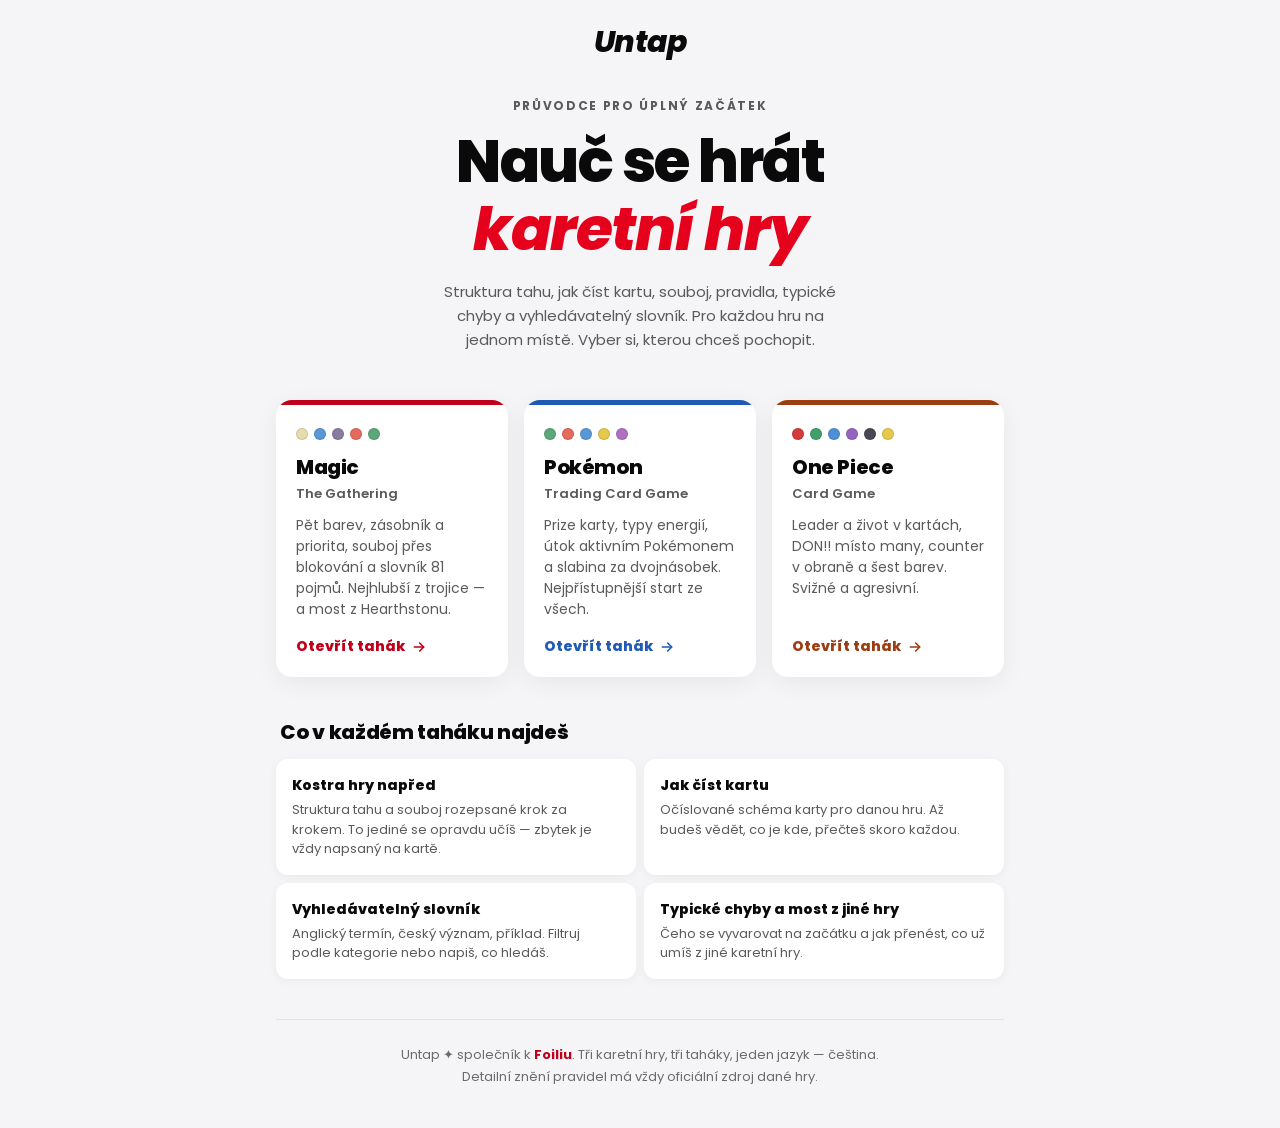
==== commit dc7a5c52: "Turn Untap into a hub with Magic, Pokémon and One Piece taháks Split the single Magic page into a la" ====
--- a/index.html
+++ b/index.html
@@ -3,16 +3,16 @@
 <head>
 <meta charset="UTF-8">
 <meta name="viewport" content="width=device-width, initial-scale=1.0">
-<title>Untap — průvodce pro začátek s Magicem</title>
-<meta name="description" content="Struktura tahu, jak číst kartu, pět barev, souboj, pravidla, typické chyby a vyhledávatelný slovník 67 pojmů. Česky, na jednom místě.">
+<title>Untap — taháky pro začátek s karetními hrami</title>
+<meta name="description" content="Stručné české průvodce pro úplný začátek s Magic: The Gathering, Pokémon TCG a One Piece Card Game. Struktura tahu, jak číst kartu, souboj, pravidla a vyhledávatelný slovník.">
 <meta name="theme-color" content="#f5f5f7">
 <link rel="canonical" href="https://mtg-untap.vercel.app/">
-<link rel="icon" href="/favicon.svg" type="image/svg+xml">
+<link rel="icon" href="favicon.svg" type="image/svg+xml">
 
 <meta property="og:type" content="website">
 <meta property="og:url" content="https://mtg-untap.vercel.app/">
-<meta property="og:title" content="Untap — průvodce pro začátek s Magicem">
-<meta property="og:description" content="Struktura tahu, jak číst kartu, pět barev, souboj, pravidla, typické chyby a vyhledávatelný slovník 67 pojmů. Česky, na jednom místě.">
+<meta property="og:title" content="Untap — taháky pro začátek s karetními hrami">
+<meta property="og:description" content="Stručné české průvodce pro úplný začátek s Magic, Pokémon a One Piece. Vše na jednom místě.">
 <meta property="og:image" content="https://mtg-untap.vercel.app/og.png">
 <meta property="og:image:width" content="1200">
 <meta property="og:image:height" content="630">
@@ -22,183 +22,28 @@
 <link rel="preconnect" href="https://fonts.googleapis.com">
 <link rel="preconnect" href="https://fonts.gstatic.com" crossorigin>
 <link href="https://fonts.googleapis.com/css2?family=Poppins:ital,wght@0,400;0,500;0,600;0,700;0,800;1,400;1,800&display=swap" rel="stylesheet">
+<link rel="stylesheet" href="styles.css">
 <style>
-  :root{
-    /* Palette shared with Foilio (foilio.cards) */
-    --bg:#f5f5f7; --surface:#ffffff;
-    --text:#0a0a0a; --muted:#5a5a5a; --muted-2:#6b6b6b;
-    --line:#eeeef1; --line-2:#e2e2e6; --line-3:#aaaaaa;
-    /* --red fills; --red-ink is the small-text red that clears AA on tints */
-    --red:#e5001c; --red-ink:#c0001a; --red-soft:#fce6e8; --red-tint:#fef4f5;
-    --violet:#7c3aed; --violet-soft:#f2ebfd;
-    --green:#107e4f; --green-soft:#e3f6ec;
-    --gold:#e5922a;
-    --w:#e7dcae; --u:#5a97d6; --b:#8a7ca0; --r:#e56a5c; --g:#5aa877;
-
-    --t-2xs:11px; --t-xs:12px; --t-sm:13px; --t-md:14px;
-    --t-lg:15px; --t-xl:16px; --t-2xl:20px; --t-3xl:26px;
-
-    --sp-1:4px; --sp-2:8px; --sp-3:12px; --sp-4:16px;
-    --sp-5:20px; --sp-6:24px; --sp-8:32px; --sp-10:40px;
-
-    --r-sm:8px; --r-md:12px; --r-lg:16px; --r-pill:999px;
-    --shadow:0 6px 24px rgba(10,10,10,.06); --shadow-sm:0 2px 10px rgba(10,10,10,.05);
-  }
-  *{box-sizing:border-box;margin:0;padding:0}
-  [hidden]{display:none!important}
-  html{-webkit-text-size-adjust:100%;scroll-behavior:smooth}
-  body{background:var(--bg);color:var(--text);font-family:'Poppins',system-ui,sans-serif;line-height:1.5;font-size:var(--t-xl);padding-bottom:104px;-webkit-font-smoothing:antialiased}
-  .wrap{max-width:760px;margin:0 auto;padding:0 var(--sp-4)}
-  a{color:inherit;text-decoration:none}
-
-  /* Top bar / logo */
-  .topbar{display:flex;align-items:center;justify-content:center;padding:var(--sp-5) 0 var(--sp-2)}
-  .logo{font-weight:800;font-style:italic;font-size:30px;letter-spacing:-.5px;color:var(--text)}
-
-  /* Hero — full-bleed, Foilio-style stacked headline */
-  .hero{text-align:center;padding:var(--sp-6) var(--sp-2) var(--sp-8)}
-  .hero .kicker{font-size:var(--t-xs);font-weight:700;letter-spacing:.14em;text-transform:uppercase;color:var(--muted)}
-  .hero h1{font-weight:800;font-size:clamp(34px,9vw,60px);letter-spacing:-1.5px;margin-top:var(--sp-3);line-height:1.14}
-  .hero h1 em{display:block;font-style:italic;color:var(--red)}
-  .hero p{color:var(--muted);font-size:var(--t-lg);max-width:44ch;margin:var(--sp-4) auto 0;line-height:1.6}
-  .pips{display:flex;gap:var(--sp-2);justify-content:center;margin-top:var(--sp-6)}
-  .pip{width:13px;height:13px;border-radius:50%;box-shadow:inset 0 0 0 1px rgba(0,0,0,.12)}
-  .pip.w{background:var(--w)} .pip.u{background:var(--u)} .pip.b{background:var(--b)} .pip.r{background:var(--r)} .pip.g{background:var(--g)}
-
-  /* Section shell */
-  .block{margin-top:var(--sp-8);scroll-margin-top:var(--sp-4)}
-  .eyebrow{font-size:var(--t-xs);font-weight:700;letter-spacing:.14em;text-transform:uppercase;color:var(--muted);padding-left:var(--sp-1)}
-  .block>h2{font-weight:800;font-size:var(--t-3xl);letter-spacing:-.6px;margin-top:var(--sp-1);padding-left:var(--sp-1)}
-  .lead{color:var(--muted);font-size:var(--t-md);margin-top:var(--sp-1);padding-left:var(--sp-1);max-width:58ch}
-  .panel{background:var(--surface);border-radius:var(--r-lg);box-shadow:var(--shadow);padding:var(--sp-5);margin-top:var(--sp-4)}
-
-  /* One surface card, many users */
-  .clr,.s3,.rule,.miss .m,.map,.diff,.card,.lifo .lv{background:var(--surface);border-radius:var(--r-md);box-shadow:var(--shadow-sm);padding:var(--sp-3) var(--sp-4)}
-  /* Emphasis inside muted body copy */
-  :is(.cd,.sd,.rd,.fix,.dd,.def) b{color:var(--text);font-weight:700}
-
-  /* Turn flow */
-  .flow{display:flex;flex-wrap:wrap;gap:var(--sp-2)}
-  .step{flex:1 1 120px;background:var(--bg);border-radius:var(--r-md);padding:var(--sp-3)}
-  .step .n{font-weight:800;font-size:var(--t-xs);color:var(--red-ink)}
-  .step .t{font-weight:700;font-size:var(--t-lg);margin:1px 0}
-  .step .d{font-size:var(--t-sm);color:var(--muted);line-height:1.4}
-
-  /* Card anatomy */
-  .anat{display:flex;gap:var(--sp-5);flex-wrap:wrap;align-items:flex-start;margin-top:var(--sp-4)}
-  .mtgcard{flex:0 0 244px;max-width:100%;background:#14161f;padding:var(--sp-2);border-radius:var(--r-lg);box-shadow:var(--shadow)}
-  .mc-reg{position:relative;background:#f6f4ec;border:1px solid #e4dfce;border-radius:var(--r-sm);margin-bottom:6px;color:#23272f}
-  .mc-badge{position:absolute;top:-9px;right:-9px;width:22px;height:22px;border-radius:50%;background:var(--red);color:#fff;font-weight:800;font-size:var(--t-xs);display:flex;align-items:center;justify-content:center;z-index:2;box-shadow:0 2px 6px rgba(0,0,0,.25)}
-  .mc-title{display:flex;justify-content:space-between;align-items:center;gap:6px;padding:7px 9px}
-  .mc-name{font-weight:800;font-size:var(--t-md)}
-  .mc-cost{display:flex;gap:3px}
-  .sym{width:18px;height:18px;border-radius:50%;font-weight:800;font-size:11px;display:inline-flex;align-items:center;justify-content:center;color:#241a10;box-shadow:inset 0 0 0 1px rgba(0,0,0,.18)}
-  .sym.w{background:#eee4c4} .sym.u{background:var(--u)} .sym.b{background:#4a4356;color:#fff} .sym.r{background:var(--r)} .sym.g{background:var(--g)} .sym.gen{background:#c9c3b4} .sym.c{background:#d7dde2}
-  .mc-art{height:92px;background:linear-gradient(135deg,#cfe0ec,#9fb8d8 55%,#c3b6d6);border-radius:var(--r-sm);display:flex;align-items:flex-end;justify-content:center;color:#424852;font-size:var(--t-2xs);padding-bottom:5px}
-  .mc-type{display:flex;justify-content:space-between;align-items:center;padding:6px 9px;font-size:var(--t-xs);font-weight:700}
-  .mc-type .rar{width:15px;height:15px;border-radius:3px;background:linear-gradient(135deg,var(--gold),#b96f1e);transform:rotate(45deg)}
-  .mc-text{padding:var(--sp-2) 9px;font-size:var(--t-xs);line-height:1.5}
-  .mc-text .fl{color:#766f62;font-style:italic;margin-top:6px;font-size:var(--t-2xs)}
-  .mc-ptrow{display:flex;justify-content:flex-end;padding-top:2px}
-  .mc-pt{position:relative;background:#f6f4ec;border:1px solid #e4dfce;border-radius:var(--r-sm);padding:4px 13px;font-weight:800;font-size:var(--t-md);color:#23272f}
-  .legend{flex:1 1 280px;min-width:230px;background:var(--surface);border-radius:var(--r-lg);box-shadow:var(--shadow);padding:var(--sp-1) var(--sp-5)}
-  .legend ol{list-style:none;counter-reset:l}
-  .legend li{counter-increment:l;position:relative;padding:11px 0 11px 34px;border-bottom:1px solid var(--line);font-size:var(--t-md);line-height:1.45}
-  .legend li:last-child{border-bottom:0}
-  .legend li::before{content:counter(l);position:absolute;left:0;top:11px;width:22px;height:22px;border-radius:50%;background:var(--red-soft);color:var(--red-ink);font-weight:800;font-size:var(--t-xs);display:flex;align-items:center;justify-content:center}
-  .legend b{color:var(--text);font-weight:800}
-  .legend .czl{color:var(--muted)}
-
-  /* Colors */
-  .colors{display:grid;gap:var(--sp-2);margin-top:var(--sp-4)}
-  .clr{display:flex;gap:var(--sp-3);align-items:flex-start;border-left:4px solid var(--ca)}
-  .clr .dot{flex:0 0 24px;height:24px;border-radius:50%;background:var(--ca);margin-top:1px;box-shadow:inset 0 0 0 1px rgba(0,0,0,.08)}
-  .clr .cn{font-weight:800;font-size:var(--t-lg)}
-  .clr .cn span{color:var(--muted);font-weight:600;font-size:var(--t-sm);margin-left:var(--sp-1)}
-  .clr .cd{font-size:var(--t-md);color:var(--muted);margin-top:var(--sp-1);line-height:1.5}
-
-  /* Numbered steps (combat) */
-  .steps3{display:grid;gap:var(--sp-2);margin-top:var(--sp-4)}
-  .s3{position:relative;padding-left:54px}
-  .s3 .num{position:absolute;left:var(--sp-4);top:var(--sp-3);width:28px;height:28px;border-radius:50%;background:var(--red);color:#fff;font-weight:800;display:flex;align-items:center;justify-content:center;font-size:var(--t-md)}
-  .s3 .st{font-weight:800;font-size:var(--t-lg)}
-  .s3 .st span{color:var(--red-ink);font-size:var(--t-sm);font-weight:700;margin-left:var(--sp-2)}
-  .s3 .sd{font-size:var(--t-md);color:var(--muted);margin-top:var(--sp-1);line-height:1.5}
-  .callout{margin-top:var(--sp-3);background:var(--red-tint);border-radius:var(--r-md);padding:var(--sp-3) var(--sp-4);font-size:var(--t-md);line-height:1.5}
-  .callout b{color:var(--red-ink)}
-
-  /* Stack: drawn top-down, because the last spell cast resolves first */
-  .lifo{display:grid;gap:var(--sp-2);margin-top:var(--sp-3)}
-  .lifo .lv{display:flex;align-items:center;justify-content:space-between;gap:var(--sp-3);border-left:4px solid var(--line-2)}
-  .lifo .lv.top{border-left-color:var(--red)}
-  .lifo .lt{font-weight:800;font-size:var(--t-md)}
-  .lifo .ln{font-size:var(--t-sm);color:var(--muted);margin-top:2px}
-  .lifo .ord{flex:0 0 auto;text-align:right;font-size:var(--t-2xs);font-weight:800;letter-spacing:.08em;text-transform:uppercase;color:var(--muted)}
-  .lifo .lv.top .ord{color:var(--red-ink)}
-
-  /* Rules grid */
-  .rules{display:grid;gap:var(--sp-2);margin-top:var(--sp-4)}
-  @media(min-width:600px){.rules{grid-template-columns:1fr 1fr}}
-  .rule .rt{font-weight:800;font-size:var(--t-md)}
-  .rule .rd{font-size:var(--t-sm);color:var(--muted);margin-top:var(--sp-1);line-height:1.5}
-
-  /* Mistakes */
-  .miss{display:grid;gap:var(--sp-2);margin-top:var(--sp-4)}
-  .miss .bad,.miss .fix{display:flex;gap:var(--sp-2);align-items:flex-start;font-size:var(--t-md);line-height:1.5}
-  .miss .bad{font-weight:700}
-  .miss .fix{margin-top:var(--sp-2);padding-top:var(--sp-2);border-top:1px solid var(--line);color:var(--muted)}
-  .tag{flex:0 0 auto;width:22px;height:22px;border-radius:50%;display:flex;align-items:center;justify-content:center;font-weight:800;font-size:var(--t-sm);margin-top:-1px}
-  .tag.x{background:var(--red-soft);color:var(--red-ink)} .tag.c{background:var(--green-soft);color:var(--green)}
-
-  /* HS -> MTG */
-  .maps{display:grid;gap:var(--sp-2);margin-top:var(--sp-4)}
-  @media(min-width:600px){.maps{grid-template-columns:1fr 1fr}}
-  .map{display:flex;align-items:center;gap:var(--sp-2)}
-  .map .hs{font-weight:700;font-size:var(--t-md);flex:1}
-  .map .arrow{color:var(--red-ink);font-weight:800;flex:0 0 auto}
-  .map .mtg{font-weight:800;font-size:var(--t-md);flex:1;text-align:right}
-  .map .mtg small{display:block;color:var(--muted);font-weight:500;font-size:var(--t-2xs)}
-  .diffs{margin-top:var(--sp-3);display:grid;gap:var(--sp-2)}
-  .diff{border-left:4px solid var(--red)}
-  .diff .dt{font-weight:800;font-size:var(--t-md)}
-  .diff .dd{font-size:var(--t-sm);color:var(--muted);margin-top:var(--sp-1);line-height:1.5}
-
-  /* Glossary */
-  .search{position:relative;margin-top:var(--sp-4)}
-  .search input{width:100%;background:var(--surface);border:1px solid var(--line-2);color:var(--text);border-radius:var(--r-lg);padding:var(--sp-4) var(--sp-4) var(--sp-4) 48px;font-family:inherit;font-size:var(--t-lg);font-weight:500;outline:none;box-shadow:var(--shadow-sm);transition:border-color .15s,box-shadow .15s}
-  .search input::placeholder{color:var(--muted-2)}
-  .search input:focus{border-color:var(--red);box-shadow:0 0 0 3px var(--red-tint)}
-  .search .ic{position:absolute;left:10px;top:50%;transform:translateY(-50%);width:30px;height:30px;border-radius:50%;background:var(--red-soft);display:flex;align-items:center;justify-content:center}
-  .search .ic svg{stroke:var(--red-ink)}
-  .chips{display:flex;gap:var(--sp-2);flex-wrap:wrap;margin-top:var(--sp-3)}
-  .chip{background:var(--surface);border:1px solid var(--line-2);color:var(--muted);border-radius:var(--r-pill);padding:var(--sp-2) var(--sp-4);font-family:inherit;font-size:var(--t-sm);font-weight:700;cursor:pointer;transition:all .14s}
-  .chip:hover{color:var(--text);border-color:var(--line-3)}
-  .chip.active{background:var(--red);border-color:var(--red);color:#fff}
-  .chip:focus-visible{outline:2px solid var(--red);outline-offset:2px}
-  .gsec{margin-top:var(--sp-6)}
-  .gsec-head{display:flex;align-items:center;gap:var(--sp-2);margin-bottom:var(--sp-3);padding-left:var(--sp-1)}
-  .gsec-head h3{font-weight:800;font-size:var(--t-2xl);letter-spacing:-.3px}
-  .gsec-head .count{background:var(--violet-soft);color:var(--violet);font-weight:800;font-size:var(--t-xs);padding:3px 10px;border-radius:var(--r-pill)}
-  .grid{display:grid;gap:var(--sp-2)}
-  @media(min-width:600px){.grid{grid-template-columns:1fr 1fr}}
-  .card .top{display:flex;align-items:baseline;justify-content:space-between;gap:var(--sp-2);flex-wrap:wrap}
-  .term{font-weight:800;font-size:var(--t-lg);letter-spacing:-.2px}
-  .cz{font-size:var(--t-sm);color:var(--muted);font-weight:600}
-  .def{font-size:var(--t-md);margin-top:var(--sp-2);line-height:1.5}
-  .ex{font-size:var(--t-sm);margin-top:var(--sp-2);color:var(--muted);border-left:3px solid var(--red-soft);padding-left:var(--sp-2)}
-  .empty{display:none;text-align:center;color:var(--muted);padding:var(--sp-10) 0;font-size:var(--t-lg)}
-  .empty.show{display:block}
-
-  footer{margin-top:var(--sp-10);padding:var(--sp-6) var(--sp-1) 0;border-top:1px solid var(--line-2);color:var(--muted-2);font-size:var(--t-sm);text-align:center;line-height:1.7}
-
-  /* Foilio-style floating bottom nav */
-  .tabbar{position:fixed;left:50%;transform:translateX(-50%);bottom:var(--sp-4);z-index:60;display:flex;gap:2px;background:var(--surface);border-radius:var(--r-pill);box-shadow:0 8px 30px rgba(10,10,10,.16);padding:var(--sp-2);max-width:calc(100% - 24px)}
-  .tab{display:flex;flex-direction:column;align-items:center;gap:3px;padding:var(--sp-2) var(--sp-3);border-radius:var(--r-pill);color:var(--muted);transition:all .15s;min-width:56px}
-  .tab svg{width:21px;height:21px;stroke:currentColor;fill:none;stroke-width:2;stroke-linecap:round;stroke-linejoin:round}
-  .tab span{font-size:var(--t-2xs);font-weight:700;letter-spacing:-.2px}
-  .tab.active{color:var(--red-ink);background:var(--red-tint)}
-
-  @media(prefers-reduced-motion:reduce){*{transition:none!important;scroll-behavior:auto!important}}
+  body{padding-bottom:var(--sp-10)}
+  .games{display:grid;gap:var(--sp-4);margin-top:var(--sp-4)}
+  @media(min-width:640px){.games{grid-template-columns:1fr 1fr 1fr}}
+  .game{position:relative;display:flex;flex-direction:column;background:var(--surface);border-radius:var(--r-lg);box-shadow:var(--shadow);padding:var(--sp-5);overflow:hidden;transition:transform .15s,box-shadow .15s}
+  .game::before{content:"";position:absolute;inset:0 0 auto 0;height:5px;background:var(--ga)}
+  .game:hover{transform:translateY(-3px);box-shadow:0 12px 34px rgba(10,10,10,.12)}
+  .game .gpips{display:flex;gap:6px;margin-top:var(--sp-2)}
+  .game .gpips .pip{width:12px;height:12px}
+  .game h2{font-weight:800;font-size:var(--t-2xl);letter-spacing:-.4px;margin-top:var(--sp-3)}
+  .game .gsub{font-size:var(--t-sm);color:var(--muted);font-weight:600;margin-top:2px}
+  .game .gdesc{font-size:var(--t-md);color:var(--muted);line-height:1.5;margin-top:var(--sp-3);flex:1}
+  .game .gcta{display:inline-flex;align-items:center;gap:6px;margin-top:var(--sp-4);font-weight:800;font-size:var(--t-md);color:var(--ga)}
+  .game .gcta svg{width:16px;height:16px;stroke:currentColor;fill:none;stroke-width:2.4;stroke-linecap:round;stroke-linejoin:round}
+  .why{margin-top:var(--sp-10)}
+  .why h2{font-weight:800;font-size:var(--t-2xl);letter-spacing:-.3px;padding-left:var(--sp-1)}
+  .whycards{display:grid;gap:var(--sp-2);margin-top:var(--sp-3)}
+  @media(min-width:600px){.whycards{grid-template-columns:1fr 1fr}}
+  .wc{background:var(--surface);border-radius:var(--r-md);box-shadow:var(--shadow-sm);padding:var(--sp-4)}
+  .wc .wt{font-weight:800;font-size:var(--t-md)}
+  .wc .wd{font-size:var(--t-sm);color:var(--muted);line-height:1.5;margin-top:var(--sp-1)}
 </style>
 </head>
 <body>
@@ -210,300 +55,48 @@
 
   <div class="hero">
     <div class="kicker">Průvodce pro úplný začátek</div>
-    <h1>Nauč se hrát <em>Magic</em></h1>
-    <p>Struktura tahu, jak číst kartu, pět barev, souboj, pravidla, chyby a vyhledávatelný slovník. Vše na jednom místě.</p>
-    <div class="pips" aria-hidden="true"><span class="pip w"></span><span class="pip u"></span><span class="pip b"></span><span class="pip r"></span><span class="pip g"></span></div>
+    <h1>Nauč se hrát<em>karetní hry</em></h1>
+    <p>Struktura tahu, jak číst kartu, souboj, pravidla, typické chyby a vyhledávatelný slovník. Pro každou hru na jednom místě. Vyber si, kterou chceš pochopit.</p>
   </div>
 
-  <!-- TURN -->
-  <section class="block" id="tah">
-    <div class="eyebrow">Kostra hry</div>
-    <h2>Struktura tahu</h2>
-    <p class="lead">Jediné, co má cenu si zapamatovat. Zbytek je vždy napsaný na kartě.</p>
-    <div class="panel">
-      <div class="flow">
-        <div class="step"><div class="n">01</div><div class="t">Untap</div><div class="d">Narovnáš všechny své karty.</div></div>
-        <div class="step"><div class="n">02</div><div class="t">Upkeep</div><div class="d">Spustí se efekty „na začátku tahu".</div></div>
-        <div class="step"><div class="n">03</div><div class="t">Draw</div><div class="d">Lízneš si kartu z knihovny.</div></div>
-        <div class="step"><div class="n">04</div><div class="t">Main 1</div><div class="d">Zahraj land, sesílej kouzla.</div></div>
-        <div class="step"><div class="n">05</div><div class="t">Combat</div><div class="d">Útok tvory, soupeř blokuje.</div></div>
-        <div class="step"><div class="n">06</div><div class="t">Main 2</div><div class="d">Ještě můžeš dohrát karty.</div></div>
-        <div class="step"><div class="n">07</div><div class="t">End</div><div class="d">Konec tahu, srovnej ruku na 7.</div></div>
-      </div>
+  <div class="games">
+    <a class="game" href="magic.html" style="--ga:#c0001a">
+      <div class="gpips"><span class="pip w"></span><span class="pip u"></span><span class="pip b"></span><span class="pip r"></span><span class="pip g"></span></div>
+      <h2>Magic</h2>
+      <div class="gsub">The Gathering</div>
+      <div class="gdesc">Pět barev, zásobník a priorita, souboj přes blokování a slovník 81 pojmů. Nejhlubší z trojice — a most z Hearthstonu.</div>
+      <span class="gcta">Otevřít tahák <svg viewBox="0 0 24 24"><path d="M5 12h14"/><path d="m13 6 6 6-6 6"/></svg></span>
+    </a>
+    <a class="game" href="pokemon.html" style="--ga:#1f5bb5">
+      <div class="gpips"><span class="pip grass"></span><span class="pip fire"></span><span class="pip water"></span><span class="pip lightning"></span><span class="pip psychic"></span></div>
+      <h2>Pokémon</h2>
+      <div class="gsub">Trading Card Game</div>
+      <div class="gdesc">Prize karty, typy energií, útok aktivním Pokémonem a slabina za dvojnásobek. Nejpřístupnější start ze všech.</div>
+      <span class="gcta">Otevřít tahák <svg viewBox="0 0 24 24"><path d="M5 12h14"/><path d="m13 6 6 6-6 6"/></svg></span>
+    </a>
+    <a class="game" href="onepiece.html" style="--ga:#9c3d12">
+      <div class="gpips"><span class="pip op-r"></span><span class="pip op-g"></span><span class="pip op-b"></span><span class="pip op-p"></span><span class="pip op-k"></span><span class="pip op-y"></span></div>
+      <h2>One Piece</h2>
+      <div class="gsub">Card Game</div>
+      <div class="gdesc">Leader a život v kartách, DON!! místo many, counter v obraně a šest barev. Svižné a agresivní.</div>
+      <span class="gcta">Otevřít tahák <svg viewBox="0 0 24 24"><path d="M5 12h14"/><path d="m13 6 6 6-6 6"/></svg></span>
+    </a>
+  </div>
+
+  <div class="why">
+    <h2>Co v každém taháku najdeš</h2>
+    <div class="whycards">
+      <div class="wc"><div class="wt">Kostra hry napřed</div><div class="wd">Struktura tahu a souboj rozepsané krok za krokem. To jediné se opravdu učíš — zbytek je vždy napsaný na kartě.</div></div>
+      <div class="wc"><div class="wt">Jak číst kartu</div><div class="wd">Očíslované schéma karty pro danou hru. Až budeš vědět, co je kde, přečteš skoro každou.</div></div>
+      <div class="wc"><div class="wt">Vyhledávatelný slovník</div><div class="wd">Anglický termín, český význam, příklad. Filtruj podle kategorie nebo napiš, co hledáš.</div></div>
+      <div class="wc"><div class="wt">Typické chyby a most z jiné hry</div><div class="wd">Čeho se vyvarovat na začátku a jak přenést, co už umíš z jiné karetní hry.</div></div>
     </div>
-  </section>
-
-  <!-- CARD ANATOMY -->
-  <section class="block" id="karta">
-    <div class="eyebrow">Slovník na jedné kartě</div>
-    <h2>Jak číst kartu</h2>
-    <p class="lead">Karta ti sama řekne skoro vše. Tady je schéma s částmi, které tě zajímají.</p>
-    <div class="anat">
-      <div class="mtgcard" aria-label="Schéma karty">
-        <div class="mc-reg mc-title"><span class="mc-badge" style="right:auto;left:-9px">1</span><span class="mc-name">Frostpeak Seer</span><span class="mc-cost"><span class="mc-badge">2</span><span class="sym gen">2</span><span class="sym u">U</span></span></div>
-        <div class="mc-reg mc-art"><span class="mc-badge">3</span>ilustrace</div>
-        <div class="mc-reg mc-type"><span class="mc-badge">4</span><span>Creature — Human Wizard</span><span class="rar" title="symbol edice"></span><span class="mc-badge" style="top:6px;right:6px">5</span></div>
-        <div class="mc-reg mc-text"><span class="mc-badge">6</span>Flying<br>When Frostpeak Seer enters, scry 2.<div class="fl">„Vidí bouři dřív, než přijde." <span class="mc-badge" style="top:auto;bottom:-9px">7</span></div></div>
-        <div class="mc-ptrow"><span class="mc-pt">2/3<span class="mc-badge">8</span></span></div>
-      </div>
-      <div class="legend">
-        <ol>
-          <li><b>Name</b> <span class="czl">— jméno karty.</span></li>
-          <li><b>Mana cost</b> <span class="czl">— manová cena. Zaplatíš 2 libovolné many + 1 modrou.</span></li>
-          <li><b>Art</b> <span class="czl">— ilustrace, na hru nemá vliv.</span></li>
-          <li><b>Type line</b> <span class="czl">— co karta je (tvor) a její podtypy.</span></li>
-          <li><b>Set symbol</b> <span class="czl">— edice a vzácnost (barva = rarita).</span></li>
-          <li><b>Rules text</b> <span class="czl">— schopnosti a efekty. To důležité.</span></li>
-          <li><b>Flavor text</b> <span class="czl">— příběh kurzívou. Nemá vliv na hru.</span></li>
-          <li><b>Power / Toughness</b> <span class="czl">— síla / odolnost. Jen u tvorů.</span></li>
-        </ol>
-      </div>
-    </div>
-  </section>
-
-  <!-- COLORS -->
-  <section class="block" id="barvy">
-    <div class="eyebrow">Barevný koláč</div>
-    <h2>Pět barev</h2>
-    <p class="lead">Každá barva má svůj styl. Pomáhá to pochopit tvůj balíček i to, co chystá soupeř.</p>
-    <div class="colors">
-      <div class="clr" style="--ca:var(--w)"><span class="dot"></span><div><div class="cn">White <span>Bílá · řád a ochrana</span></div><div class="cd">Malí efektivní tvorové v přesile, léčení, <b>ochrana</b> a rušení hrozeb.</div></div></div>
-      <div class="clr" style="--ca:var(--u)"><span class="dot"></span><div><div class="cn">Blue <span>Modrá · vědění a kontrola</span></div><div class="cd"><b>Líznutí karet</b>, protikouzla, létající tvorové a vracení věcí do ruky.</div></div></div>
-      <div class="clr" style="--ca:var(--b)"><span class="dot"></span><div><div class="cn">Black <span>Černá · moc a oběť</span></div><div class="cd"><b>Ničení tvorů</b>, návrat mrtvých ze hřbitova a moc za cenu vlastních životů.</div></div></div>
-      <div class="clr" style="--ca:var(--r)"><span class="dot"></span><div><div class="cn">Red <span>Červená · chaos a agrese</span></div><div class="cd">Rychlost, <b>haste</b> a přímé zranění (burn) na tvory i přímo na soupeře.</div></div></div>
-      <div class="clr" style="--ca:var(--g)"><span class="dot"></span><div><div class="cn">Green <span>Zelená · příroda a síla</span></div><div class="cd">Největší tvorové, <b>ramp</b> (mana navíc dřív) a férové souboje tvor proti tvorovi.</div></div></div>
-    </div>
-    <div class="callout"><b>Tip:</b> začátečnický balíček bývá ve dvou barvách. Nejjednodušší na naučení je jedna barva sama.</div>
-  </section>
-
-  <!-- COMBAT -->
-  <section class="block" id="souboj">
-    <div class="eyebrow">Krok za krokem</div>
-    <h2>Jak proběhne souboj</h2>
-    <p class="lead">Combat má tři kroky. Útočí vždy hráč, který je na tahu.</p>
-    <div class="steps3">
-      <div class="s3"><div class="num">1</div><div class="st">Vybereš útočníky <span>declare attackers</span></div><div class="sd">Otočíš (tapneš) tvory, kterými útočíš. Tvor s <b>Vigilance</b> se netapuje. Tvor, co přišel tento tah, útočit nemůže.</div></div>
-      <div class="s3"><div class="num">2</div><div class="st">Soupeř blokuje <span>declare blockers</span></div><div class="sd">Bránící hráč přiřadí své tvory k útočníkům. <b>Neblokovaný útočník jde do životů.</b> Jeden bloker = jeden útočník.</div></div>
-      <div class="s3"><div class="num">3</div><div class="st">Zranění naráz <span>combat damage</span></div><div class="sd">Útočník i bloker si rozdají zranění současně podle své <b>power</b>. Když je zranění ≥ odolnosti, tvor umře.</div></div>
-    </div>
-    <div class="callout"><b>Důležité:</b> zranění je simultánní, takže útočník i bloker můžou umřít oba. Výjimka je <b>First strike</b>, ten udeří dřív a může blokera zabít, než ten stihne odpovědět.</div>
-  </section>
-
-  <!-- STACK & PRIORITY -->
-  <section class="block" id="zasobnik">
-    <div class="eyebrow">Kdy smíš reagovat</div>
-    <h2>Zásobník a priorita</h2>
-    <p class="lead">Tohle Hearthstone nemá a plete se nejvíc. Kouzlo nezabere hned — nejdřív jde na zásobník a soupeř dostane šanci odpovědět.</p>
-    <div class="steps3">
-      <div class="s3"><div class="num">1</div><div class="st">Zahraješ kouzlo <span>na zásobník</span></div><div class="sd">Zaplatíš manu a kouzlo se položí na zásobník. <b>Zatím nedělá vůbec nic.</b></div></div>
-      <div class="s3"><div class="num">2</div><div class="st">Soupeř dostane prioritu <span>priority</span></div><div class="sd">Smí zahrát instant nebo schopnost. Ta se položí <b>navrch</b> tvého kouzla. Aktivní hráč, tedy ten na tahu, dostává prioritu vždycky první.</div></div>
-      <div class="s3"><div class="num">3</div><div class="st">Vyhodnocuje se odshora <span>resolve</span></div><div class="sd">Jakmile oba pasují, vyhodnotí se <b>vrchní</b> objekt zásobníku. Pak zase oba dostanou prioritu. <b>Poslední dovnitř, první ven.</b></div></div>
-    </div>
-
-    <div class="callout"><b>Příklad:</b> zahraješ <b>Lightning Bolt</b> na soupeřova 3/3. Soupeř v reakci zahraje <b>Giant Growth</b>. Zásobník teď vypadá takhle:</div>
-    <div class="lifo">
-      <div class="lv top"><div><div class="lt">Giant Growth</div><div class="ln">soupeř zahrál jako druhý, tvor dostane +3/+3</div></div><div class="ord">vyhodnotí se 1.</div></div>
-      <div class="lv"><div><div class="lt">Lightning Bolt</div><div class="ln">tys zahrál jako první, 3 zranění</div></div><div class="ord">vyhodnotí se 2.</div></div>
-    </div>
-    <div class="callout"><b>Výsledek:</b> tvor je 6/6 dřív, než ho zasáhnou 3 zranění. Přežije. Kdyby se zásobník vyhodnocoval odspodu, bylo by to naopak.</div>
-
-    <div class="rules">
-      <div class="rule"><div class="rt">Instant speed</div><div class="rd">Instanty a schopnosti s <b>Flash</b> zahraješ <b>kdykoli máš prioritu</b> — i v soupeřově tahu, i uprostřed souboje.</div></div>
-      <div class="rule"><div class="rt">Sorcery speed</div><div class="rd">Tvory, čarování, artefakty a země jen ve <b>svém main phase</b> a jen když je <b>zásobník prázdný</b>.</div></div>
-      <div class="rule"><div class="rt">Counter musí stihnout</div><div class="rd">Protikouzlit jde jen kouzlo, které <b>ještě leží na zásobníku</b>. Jakmile se vyhodnotí, je pozdě.</div></div>
-      <div class="rule"><div class="rt">Země nejdou na zásobník</div><div class="rd">Zahrání země není kouzlo. <b>Nedá se na ni reagovat</b> ani ji protikouzlit.</div></div>
-    </div>
-  </section>
-
-  <!-- RULES -->
-  <section class="block" id="pravidla">
-    <div class="eyebrow">Co se nejvíc plete</div>
-    <h2>Pravidla, na která pozor</h2>
-    <div class="rules">
-      <div class="rule"><div class="rt">Jeden land za tah</div><div class="rd">Smíš zahrát <b>jednu zemi za tah</b>. Je to zdarma rostoucí zdroj, hraj ji každý tah.</div></div>
-      <div class="rule"><div class="rt">Summoning sickness</div><div class="rd">Nový tvor <b>nemůže útočit ani tapovat</b>, dokud ho neovládáš od začátku tahu. Obchází to jen Haste.</div></div>
-      <div class="rule"><div class="rt">Mulligan (London)</div><div class="rd">Nelíbí se ti ruka? Zamíchej a lízni 7 znovu, pak dej <b>tolik karet dospodu, kolik mulliganů</b> jsi vzal.</div></div>
-      <div class="rule"><div class="rt">Ruka max 7</div><div class="rd">Na konci tahu, když máš přes 7 karet, přebytek <b>odhodíš</b> na hřbitov.</div></div>
-      <div class="rule"><div class="rt">Velikost balíčku</div><div class="rd">Konstruktované min. <b>60 karet</b>, max 4 kopie karty (kromě základních zemí). Commander = 100, po jedné.</div></div>
-      <div class="rule"><div class="rt">Jak vyhraješ</div><div class="rd">Soupeř na <b>0 životů</b>; nebo si má <b>líznout z prázdné knihovny</b> (prohrává až v ten okamžik, ne když dojde); nebo nasbírá <b>10 jedu</b>. V Commanderu i <b>21 bojového zranění od jednoho velitele</b>.</div></div>
-      <div class="rule"><div class="rt">Timing: instant × sorcery</div><div class="rd"><b>Sorcery</b> a tvory hraješ jen ve svém main phase. <b>Instanty</b> kdykoli, i v cizím tahu.</div></div>
-      <div class="rule"><div class="rt">Tapnuté = použité</div><div class="rd">Otočená karta je „spotřebovaná". Sama se nenarovná, čeká až na tvůj <b>untap</b> příští tah.</div></div>
-    </div>
-  </section>
-
-  <!-- MISTAKES -->
-  <section class="block" id="chyby">
-    <div class="eyebrow">Vyhni se jim</div>
-    <h2>Typické chyby začátečníka</h2>
-    <div class="miss">
-      <div class="m"><div class="bad"><span class="tag x">✕</span><span>Tapneš na svém tahu všechnu manu do sucha.</span></div><div class="fix"><span class="tag c">✓</span><span>Nech si manu i na soupeřův tah, ať můžeš zahrát <b>instant</b> nebo trik.</span></div></div>
-      <div class="m"><div class="bad"><span class="tag x">✕</span><span>Zaútočíš úplně vším a zůstaneš bez obrany.</span></div><div class="fix"><span class="tag c">✓</span><span>Nech si <b>blokery</b>, nebo spočítej, jestli tě soupeř v protiútoku nezabije.</span></div></div>
-      <div class="m"><div class="bad"><span class="tag x">✕</span><span>Zapomeneš na trigger v upkeepu nebo na „enters" efekt.</span></div><div class="fix"><span class="tag c">✓</span><span>Po líznutí projeď, co se ti <b>„na začátku"</b> a při vstupu tvorů spouští.</span></div></div>
-      <div class="m"><div class="bad"><span class="tag x">✕</span><span>Držíš ruku s 0–1 nebo 6–7 zeměmi.</span></div><div class="fix"><span class="tag c">✓</span><span>To je typický <b>mulligan</b>. Stojí tě jednu kartu, ale <b>vybíráš si, kterou</b> zasuneš dospodu. Neboj se ho vzít.</span></div></div>
-      <div class="m"><div class="bad"><span class="tag x">✕</span><span>Zapomeneš v tahu zahrát zemi.</span></div><div class="fix"><span class="tag c">✓</span><span>Land drop je zdarma zdroj many. <b>Hraj zemi každý tah</b>, jinak zaostáváš.</span></div></div>
-      <div class="m"><div class="bad"><span class="tag x">✕</span><span>Vysypeš na stůl vše a soupeř to smete jedním board wipe.</span></div><div class="fix"><span class="tag c">✓</span><span>Nech si <b>rezervu v ruce</b>, ať máš čím dohrát po hromadném zničení.</span></div></div>
-    </div>
-  </section>
-
-  <!-- HEARTHSTONE -->
-  <section class="block" id="hs">
-    <div class="eyebrow">Z jedné hry do druhé</div>
-    <h2>Z Hearthstonu do Magicu</h2>
-    <p class="lead">Hearthstone byl navržený jako zjednodušený Magic, takže máš v hlavě už spoustu konceptů. Tohle přenášíš zadarmo.</p>
-    <div class="maps">
-      <div class="map"><span class="hs">Mana Crystals</span><span class="arrow">→</span><span class="mtg">Lands<small>rostoucí mana</small></span></div>
-      <div class="map"><span class="hs">Minion</span><span class="arrow">→</span><span class="mtg">Creature<small>tvor</small></span></div>
-      <div class="map"><span class="hs">Attack / Health</span><span class="arrow">→</span><span class="mtg">Power / Toughness</span></div>
-      <div class="map"><span class="hs">Battlecry</span><span class="arrow">→</span><span class="mtg">ETB<small>„enters"</small></span></div>
-      <div class="map"><span class="hs">Deathrattle</span><span class="arrow">→</span><span class="mtg">„When this dies"</span></div>
-      <div class="map"><span class="hs">Lifesteal</span><span class="arrow">→</span><span class="mtg">Lifelink</span></div>
-      <div class="map"><span class="hs">Poisonous</span><span class="arrow">→</span><span class="mtg">Deathtouch</span></div>
-      <div class="map"><span class="hs">Charge</span><span class="arrow">→</span><span class="mtg">Haste</span></div>
-      <div class="map"><span class="hs">Spell</span><span class="arrow">→</span><span class="mtg">Instant / Sorcery</span></div>
-      <div class="map"><span class="hs">Secret</span><span class="arrow">→</span><span class="mtg">blízko instantu<small>ale hraješ aktivně</small></span></div>
-    </div>
-    <div class="eyebrow" style="margin-top:20px">Tři velké rozdíly</div>
-    <div class="diffs">
-      <div class="diff"><div class="dt">1 · Hraješ i v soupeřově tahu</div><div class="dd">V HS jen koukáš. V Magicu můžeš hrát <b>instanty a schopnosti jako reakci</b>, i v cizím tahu. Proto se často netapuješ do sucha a necháváš si manu. Tady je celá hloubka hry.</div></div>
-      <div class="diff"><div class="dt">2 · Blokuje obránce, ne útočník</div><div class="dd">V HS si vybereš cíl útoku sám. V Magicu <b>útočíš na hráče a soupeř se rozhodne, čím zablokuje</b>. A pozor: <b>Taunt defaultně není</b>, nikdo tě nenutí blokovat konkrétního tvora.</div></div>
-      <div class="diff"><div class="dt">3 · Mana chodí z landů, které lízneš</div><div class="dd">V HS máš manu zaručenou. V MTG je ~40 % balíčku landy a občas jich lízneš málo (mana screw) nebo moc (flood). Ta náhoda k Magicu patří.</div></div>
-    </div>
-  </section>
-
-  <!-- FORMATS -->
-  <section class="block" id="formaty">
-    <div class="eyebrow">Kde se vlastně hraje</div>
-    <h2>Formáty</h2>
-    <p class="lead">Pravidla jsou všude stejná. Liší se, jak velký balíček si stavíš a s kolika lidmi sedíš u stolu.</p>
-    <div class="rules">
-      <div class="rule"><div class="rt">Commander <span class="cz">(EDH)</span></div><div class="rd">Nejoblíbenější způsob, jak hrát s kamarády. Přesně <b>100 karet</b>, od každé <b>jen jedna</b> (základních zemí kolik chceš), <b>40 životů</b> a legendární tvor jako velitel. Dá-li ti jeden velitel <b>21 bojového zranění</b>, prohráváš.</div></div>
-      <div class="rule"><div class="rt">Standard a konstruktované</div><div class="rd">Balíček stavíš doma z vlastních karet. Minimálně <b>60 karet</b>, nejvýš <b>4 kopie</b> od jedné (kromě základních zemí), plus <b>sideboard do 15 karet</b>.</div></div>
-      <div class="rule"><div class="rt">Draft a Limited</div><div class="rd">Přijdeš s prázdnýma rukama. Otevíráš boostery, karty si posíláš dokola a z nachytaného stavíš balíček o <b>minimálně 40 kartách</b>. Nejlevnější způsob, jak si zahrát.</div></div>
-      <div class="rule"><div class="rt">MTG Arena</div><div class="rd">Digitální Magic zdarma. Pravidla, zásobník i priority hlídá klient za tebe, takže je to <b>nejmírnější způsob, jak se hru naučit</b>.</div></div>
-    </div>
-  </section>
-
-  <!-- FIRST DECK -->
-  <section class="block" id="balicek">
-    <div class="eyebrow">Praktické</div>
-    <h2>Tvůj první balíček</h2>
-    <p class="lead">Nestav ho od nuly. Začni s hotovým a měň v něm po jedné kartě, ať vidíš, co která dělá.</p>
-    <div class="steps3">
-      <div class="s3"><div class="num">1</div><div class="st">Kup precon <span>hotový balíček</span></div><div class="sd">Krabice, ze které se dá hrát rovnou. Je vyladěná na počet zemí i křivku, takže tě nic nepřekvapí.</div></div>
-      <div class="s3"><div class="num">2</div><div class="st">Drž jednu až dvě barvy <span>ne pět</span></div><div class="sd">Čím víc barev, tím častěji <b>nemáš tu správnou manu</b>. Nováčkovi stačí jedna barva, dvě jsou příjemný strop.</div></div>
-      <div class="s3"><div class="num">3</div><div class="st">Počítej země <span>a hlídej křivku</span></div><div class="sd">Zemí má být zhruba <b>40 % balíčku</b>. Křivka znamená mít dost levných karet, ať máš co dělat i ve druhém a třetím tahu.</div></div>
-    </div>
-    <div class="maps">
-      <div class="map"><span class="hs">60 karet (konstruktované)</span><span class="arrow">→</span><span class="mtg">~24 zemí<small>zbytek kouzla a tvorové</small></span></div>
-      <div class="map"><span class="hs">40 karet (draft)</span><span class="arrow">→</span><span class="mtg">17 zemí<small>osvědčený standard</small></span></div>
-    </div>
-    <div class="callout"><b>Pravidlo palce:</b> když nevíš, dej do balíčku <b>o jednu zemi víc</b>, než ti přijde správné. Nelíznout druhou zemi bolí mnohem víc než líznout ji o kolo později.</div>
-  </section>
-
-  <!-- GLOSSARY -->
-  <section class="block" id="slovnik">
-    <div class="eyebrow">Vyhledávatelný</div>
-    <h2>Slovník pojmů</h2>
-    <p class="lead">Anglický termín, český význam, příklad. Napiš do hledání a hned to najde.</p>
-    <div class="search">
-      <span class="ic"><svg width="16" height="16" viewBox="0 0 24 24" fill="none" stroke-width="2.4" stroke-linecap="round"><circle cx="11" cy="11" r="7"/><path d="m21 21-4.3-4.3"/></svg></span>
-      <input id="q" type="text" placeholder="Hledej: flying, obětovat, ramp, hřbitov…" autocomplete="off" aria-label="Hledat pojem">
-    </div>
-    <div class="chips" id="chips"><button class="chip active" data-cat="all" aria-pressed="true">Vše</button><button class="chip" data-cat="souboj" aria-pressed="false">Souboj</button><button class="chip" data-cat="ochrana" aria-pressed="false">Ochrana</button><button class="chip" data-cat="akce" aria-pressed="false">Akce</button><button class="chip" data-cat="typy" aria-pressed="false">Typy karet</button><button class="chip" data-cat="zony" aria-pressed="false">Zóny</button><button class="chip" data-cat="symboly" aria-pressed="false">Symboly</button><button class="chip" data-cat="pravidla" aria-pressed="false">Pravidla hry</button><button class="chip" data-cat="slang" aria-pressed="false">Slang u stolu</button></div>
-    <div id="content">
-      <div class="gsec" data-cat="souboj"><div class="gsec-head"><h3>Souboj</h3><span class="count" aria-label="11 pojmů">11</span></div><div class="grid"><div class="card" data-s="flying létání můžou ho blokovat jen tvorové s flying nebo reach. soupeř bez létajícího tvora ho nezastaví."><div class="top"><span class="term" lang="en">Flying</span><span class="cz">Létání</span></div><div class="def">Můžou ho blokovat jen tvorové s Flying nebo Reach.</div><div class="ex">Soupeř bez létajícího tvora ho nezastaví.</div></div><div class="card" data-s="reach dosah sám nelétá, ale smí blokovat létající tvory. pavouk s reach zablokuje draka."><div class="top"><span class="term" lang="en">Reach</span><span class="cz">Dosah</span></div><div class="def">Sám nelétá, ale smí blokovat létající tvory.</div><div class="ex">Pavouk s Reach zablokuje draka.</div></div><div class="card" data-s="trample přesah přebytečné zranění nad odolnost blokera jde soupeři do životů. 5/5 blokovaný 2/2 → 3 rány jdou hráči."><div class="top"><span class="term" lang="en">Trample</span><span class="cz">Přesah</span></div><div class="def">Přebytečné zranění nad odolnost blokera jde soupeři do životů.</div><div class="ex">5/5 blokovaný 2/2 → 3 rány jdou hráči.</div></div><div class="card" data-s="first strike první úder uštědří bojové zranění dřív než tvorové bez něj. zabije blokera dřív, než ten stihne udeřit."><div class="top"><span class="term" lang="en">First strike</span><span class="cz">První úder</span></div><div class="def">Uštědří bojové zranění dřív než tvorové bez něj.</div><div class="ex">Zabije blokera dřív, než ten stihne udeřit.</div></div><div class="card" data-s="double strike dvojitý úder zraňuje dvakrát: v kroku prvního úderu i v normálním. 3/3 fakticky rozdá 6 zranění."><div class="top"><span class="term" lang="en">Double strike</span><span class="cz">Dvojitý úder</span></div><div class="def">Zraňuje dvakrát: v kroku prvního úderu i v normálním.</div><div class="ex">3/3 fakticky rozdá 6 zranění.</div></div><div class="card" data-s="deathtouch smrtící dotek jakékoli zranění od něj stačí tvora zabít. 1/1 s deathtouch zabije 8/8."><div class="top"><span class="term" lang="en">Deathtouch</span><span class="cz">Smrtící dotek</span></div><div class="def">Jakékoli zranění od něj stačí tvora zabít.</div><div class="ex">1/1 s Deathtouch zabije 8/8.</div></div><div class="card" data-s="lifelink sání života kolik zranění uštědří, tolik životů získáš. 3/3 udeří → +3 životy pro tebe."><div class="top"><span class="term" lang="en">Lifelink</span><span class="cz">Sání života</span></div><div class="def">Kolik zranění uštědří, tolik životů získáš.</div><div class="ex">3/3 udeří → +3 životy pro tebe.</div></div><div class="card" data-s="vigilance bdělost při útoku se netapuje, takže může i blokovat. útočí a přesto hlídá obranu."><div class="top"><span class="term" lang="en">Vigilance</span><span class="cz">Bdělost</span></div><div class="def">Při útoku se netapuje, takže může i blokovat.</div><div class="ex">Útočí a přesto hlídá obranu.</div></div><div class="card" data-s="menace hrozba nesmí ho blokovat méně než dva tvorové. proti jednomu blokerovi vždy projde."><div class="top"><span class="term" lang="en">Menace</span><span class="cz">Hrozba</span></div><div class="def">Nesmí ho blokovat méně než dva tvorové.</div><div class="ex">Proti jednomu blokerovi vždy projde.</div></div><div class="card" data-s="haste rychlost může útočit a tapovat hned v tahu, kdy přijde. obchází „summoning sickness&quot;."><div class="top"><span class="term" lang="en">Haste</span><span class="cz">Rychlost</span></div><div class="def">Může útočit a tapovat hned v tahu, kdy přijde.</div><div class="ex">Obchází „summoning sickness".</div></div><div class="card" data-s="defender obránce nemůže útočit, jen blokuje. bývá to zeď. skvělá levná obrana v prvních tazích."><div class="top"><span class="term" lang="en">Defender</span><span class="cz">Obránce</span></div><div class="def">Nemůže útočit, jen blokuje. Bývá to zeď.</div><div class="ex">Skvělá levná obrana v prvních tazích.</div></div></div></div>
-      <div class="gsec" data-cat="ochrana"><div class="gsec-head"><h3>Ochrana</h3><span class="count" aria-label="5 pojmů">5</span></div><div class="grid"><div class="card" data-s="hexproof (neomylnost) soupeř ho nemůže zacílit kouzly ani schopnostmi. jeho odstraňovací kouzlo na něj „nezabere&quot;."><div class="top"><span class="term" lang="en">Hexproof</span><span class="cz">(neomylnost)</span></div><div class="def">Soupeř ho nemůže zacílit kouzly ani schopnostmi.</div><div class="ex">Jeho odstraňovací kouzlo na něj „nezabere".</div></div><div class="card" data-s="ward (stráž) chce-li ho soupeř zacílit, musí zaplatit navíc, jinak se to zruší. ward 2 = soupeř doplatí 2 many."><div class="top"><span class="term" lang="en">Ward</span><span class="cz">(stráž)</span></div><div class="def">Chce-li ho soupeř zacílit, musí zaplatit navíc, jinak se to zruší.</div><div class="ex">Ward 2 = soupeř doplatí 2 many.</div></div><div class="card" data-s="indestructible nezničitelný nezničí ho zranění ani efekty „destroy&quot;. (vyhnat/vrátit lze.) přežije boj i „znič cílového tvora&quot;."><div class="top"><span class="term" lang="en">Indestructible</span><span class="cz">Nezničitelný</span></div><div class="def">Nezničí ho zranění ani efekty „destroy". (Vyhnat/vrátit lze.)</div><div class="ex">Přežije boj i „znič cílového tvora".</div></div><div class="card" data-s="flash záblesk smíš to zahrát kdykoli, i v soupeřově tahu (jako instant). vytáhneš tvora jako překvapení v bloku."><div class="top"><span class="term" lang="en">Flash</span><span class="cz">Záblesk</span></div><div class="def">Smíš to zahrát kdykoli, i v soupeřově tahu (jako instant).</div><div class="ex">Vytáhneš tvora jako překvapení v bloku.</div></div><div class="card" data-s="protection ochrana před… nedá se to danou barvou zranit, zacílit, zablokovat ani na to připnout. „protection from red&quot; ignoruje červené kouzlo."><div class="top"><span class="term" lang="en">Protection</span><span class="cz">Ochrana před…</span></div><div class="def">Nedá se to danou barvou zranit, zacílit, zablokovat ani na to připnout.</div><div class="ex">„Protection from red" ignoruje červené kouzlo.</div></div></div></div>
-      <div class="gsec" data-cat="akce"><div class="gsec-head"><h3>Akce</h3><span class="count" aria-label="13 pojmů">13</span></div><div class="grid"><div class="card" data-s="tap / untap tapnout / narovnat tap = otočíš na bok při použití. untap = narovnáš na začátku tahu. tapnutý land nedá manu, dokud se nenarovná."><div class="top"><span class="term" lang="en">Tap / Untap</span><span class="cz">Tapnout / Narovnat</span></div><div class="def">Tap = otočíš na bok při použití. Untap = narovnáš na začátku tahu.</div><div class="ex">Tapnutý land nedá manu, dokud se nenarovná.</div></div><div class="card" data-s="draw líznout vezmeš si vrchní kartu knihovny do ruky. „draw a card&quot; = líznutí navíc."><div class="top"><span class="term" lang="en">Draw</span><span class="cz">Líznout</span></div><div class="def">Vezmeš si vrchní kartu knihovny do ruky.</div><div class="ex">„Draw a card" = líznutí navíc.</div></div><div class="card" data-s="discard odhodit pošleš kartu z ruky na hřbitov. nad 7 karet na konci tahu odhazuješ."><div class="top"><span class="term" lang="en">Discard</span><span class="cz">Odhodit</span></div><div class="def">Pošleš kartu z ruky na hřbitov.</div><div class="ex">Nad 7 karet na konci tahu odhazuješ.</div></div><div class="card" data-s="sacrifice obětovat pošleš svůj vlastní permanent na hřbitov jako cenu. nejde tomu zabránit ani to „protikouzlit&quot;."><div class="top"><span class="term" lang="en">Sacrifice</span><span class="cz">Obětovat</span></div><div class="def">Pošleš svůj vlastní permanent na hřbitov jako cenu.</div><div class="ex">Nejde tomu zabránit ani to „protikouzlit".</div></div><div class="card" data-s="destroy zničit pošle permanent na hřbitov. zastaví to indestructible. „destroy target creature&quot;."><div class="top"><span class="term" lang="en">Destroy</span><span class="cz">Zničit</span></div><div class="def">Pošle permanent na hřbitov. Zastaví to Indestructible.</div><div class="ex">„Destroy target creature".</div></div><div class="card" data-s="exile vyhnat odloží kartu do vyhnanství, ne na hřbitov. nejhůř se vrací. silnější odstranění než destroy."><div class="top"><span class="term" lang="en">Exile</span><span class="cz">Vyhnat</span></div><div class="def">Odloží kartu do vyhnanství, ne na hřbitov. Nejhůř se vrací.</div><div class="ex">Silnější odstranění než destroy.</div></div><div class="card" data-s="counter zrušit / protikouzlit zruší kouzlo v zásobníku dřív, než zapůsobí. „counter target spell&quot;."><div class="top"><span class="term" lang="en">Counter</span><span class="cz">Zrušit / Protikouzlit</span></div><div class="def">Zruší kouzlo v zásobníku dřív, než zapůsobí.</div><div class="ex">„Counter target spell".</div></div><div class="card" data-s="return to hand vrátit do ruky (bounce) vrátí permanent majiteli do ruky. dočasné řešení, tvor se dá zahrát znovu."><div class="top"><span class="term" lang="en">Return to hand</span><span class="cz">Vrátit do ruky (bounce)</span></div><div class="def">Vrátí permanent majiteli do ruky.</div><div class="ex">Dočasné řešení, tvor se dá zahrát znovu.</div></div><div class="card" data-s="mill mlít přesune karty z vrchu knihovny rovnou na hřbitov. alternativní cesta k výhře: soupeři dojdou karty."><div class="top"><span class="term" lang="en">Mill</span><span class="cz">Mlít</span></div><div class="def">Přesune karty z vrchu knihovny rovnou na hřbitov.</div><div class="ex">Alternativní cesta k výhře: soupeři dojdou karty.</div></div><div class="card" data-s="scry věštit koukneš na vrchní karty a nechtěné dáš pod balíček. scry 2 = filtruješ dvě karty."><div class="top"><span class="term" lang="en">Scry</span><span class="cz">Věštit</span></div><div class="def">Koukneš na vrchní karty a nechtěné dáš pod balíček.</div><div class="ex">Scry 2 = filtruješ dvě karty.</div></div><div class="card" data-s="etb když vstoupí na bojiště efekt se spustí ve chvíli, kdy permanent přijde do hry. „when ~ enters, draw a card.&quot;"><div class="top"><span class="term" lang="en">ETB</span><span class="cz">Když vstoupí na bojiště</span></div><div class="def">Efekt se spustí ve chvíli, kdy permanent přijde do hry.</div><div class="ex">„When ~ enters, draw a card."</div></div><div class="card" data-s="+1/+1 counter žeton +1/+1 značka, která trvale zvyšuje sílu a odolnost tvora. 2/2 se dvěma žetony je 4/4."><div class="top"><span class="term" lang="en">+1/+1 counter</span><span class="cz">Žeton +1/+1</span></div><div class="def">Značka, která trvale zvyšuje sílu a odolnost tvora.</div><div class="ex">2/2 se dvěma žetony je 4/4.</div></div><div class="card" data-s="fight souboj (mimo boj) dva tvorové si navzájem uštědří zranění rovné své síle. zelený trik: velký tvor zabije malého."><div class="top"><span class="term" lang="en">Fight</span><span class="cz">Souboj (mimo boj)</span></div><div class="def">Dva tvorové si navzájem uštědří zranění rovné své síle.</div><div class="ex">Zelený trik: velký tvor zabije malého.</div></div></div></div>
-      <div class="gsec" data-cat="typy"><div class="gsec-head"><h3>Typy karet</h3><span class="count" aria-label="9 pojmů">9</span></div><div class="grid"><div class="card" data-s="land země zdroj many. jeden za tah. není to kouzlo. základ tvého rozpočtu na kolo."><div class="top"><span class="term" lang="en">Land</span><span class="cz">Země</span></div><div class="def">Zdroj many. Jeden za tah. Není to kouzlo.</div><div class="ex">Základ tvého rozpočtu na kolo.</div></div><div class="card" data-s="creature tvor zůstává na stole, útočí a blokuje. má sílu/odolnost. číslo vlevo = síla, vpravo = odolnost."><div class="top"><span class="term" lang="en">Creature</span><span class="cz">Tvor</span></div><div class="def">Zůstává na stole, útočí a blokuje. Má sílu/odolnost.</div><div class="ex">Číslo vlevo = síla, vpravo = odolnost.</div></div><div class="card" data-s="instant rychlé kouzlo zahraješ kdykoli, i v soupeřově tahu. ideální jako reakce."><div class="top"><span class="term" lang="en">Instant</span><span class="cz">Rychlé kouzlo</span></div><div class="def">Zahraješ kdykoli, i v soupeřově tahu.</div><div class="ex">Ideální jako reakce.</div></div><div class="card" data-s="sorcery čarování jen ve tvém main phase, když je zásobník prázdný. nemůžeš ho hrát „v reakci&quot;."><div class="top"><span class="term" lang="en">Sorcery</span><span class="cz">Čarování</span></div><div class="def">Jen ve tvém main phase, když je zásobník prázdný.</div><div class="ex">Nemůžeš ho hrát „v reakci".</div></div><div class="card" data-s="artifact artefakt trvalá karta, obvykle bezbarvá, s různými efekty. např. předmět dávající manu."><div class="top"><span class="term" lang="en">Artifact</span><span class="cz">Artefakt</span></div><div class="def">Trvalá karta, obvykle bezbarvá, s různými efekty.</div><div class="ex">Např. předmět dávající manu.</div></div><div class="card" data-s="enchantment kouzlo (trvalé) trvalý efekt, co zůstává ve hře. aura se připne k něčemu. aura na tvorovi mu třeba dá +2/+2."><div class="top"><span class="term" lang="en">Enchantment</span><span class="cz">Kouzlo (trvalé)</span></div><div class="def">Trvalý efekt, co zůstává ve hře. Aura se připne k něčemu.</div><div class="ex">Aura na tvorovi mu třeba dá +2/+2.</div></div><div class="card" data-s="planeswalker planeswalker spojenec s věrností a schopnostmi. jedna schopnost za tah. soupeř na něj může i útočit."><div class="top"><span class="term" lang="en">Planeswalker</span><span class="cz">Planeswalker</span></div><div class="def">Spojenec s věrností a schopnostmi. Jedna schopnost za tah.</div><div class="ex">Soupeř na něj může i útočit.</div></div><div class="card" data-s="token žeton tvor/permanent vytvořený efektem, není to skutečná karta. „create a 1/1 soldier.&quot;"><div class="top"><span class="term" lang="en">Token</span><span class="cz">Žeton</span></div><div class="def">Tvor/permanent vytvořený efektem, není to skutečná karta.</div><div class="ex">„Create a 1/1 Soldier."</div></div><div class="card" data-s="basic land základní země plains, island, swamp, mountain, forest. jediné, kterých smíš mít neomezeně. páteř tvé many."><div class="top"><span class="term" lang="en">Basic land</span><span class="cz">Základní země</span></div><div class="def">Plains, Island, Swamp, Mountain, Forest. Jediné, kterých smíš mít neomezeně.</div><div class="ex">Páteř tvé many.</div></div></div></div>
-      <div class="gsec" data-cat="zony"><div class="gsec-head"><h3>Zóny</h3><span class="count" aria-label="6 pojmů">6</span></div><div class="grid"><div class="card" data-s="library knihovna tvůj balíček lícem dolů, ze kterého líznuješ. prohraješ až ve chvíli, kdy si z ní máš líznout."><div class="top"><span class="term" lang="en">Library</span><span class="cz">Knihovna</span></div><div class="def">Tvůj balíček lícem dolů, ze kterého líznuješ.</div><div class="ex">Prohraješ až ve chvíli, kdy si z ní máš líznout.</div></div><div class="card" data-s="hand ruka karty, co držíš. na konci tahu max 7. skrytá informace před soupeřem."><div class="top"><span class="term" lang="en">Hand</span><span class="cz">Ruka</span></div><div class="def">Karty, co držíš. Na konci tahu max 7.</div><div class="ex">Skrytá informace před soupeřem.</div></div><div class="card" data-s="battlefield bojiště kde žijí permanenty ve hře (landy, tvorové…). společné pro všechny hráče."><div class="top"><span class="term" lang="en">Battlefield</span><span class="cz">Bojiště</span></div><div class="def">Kde žijí permanenty ve hře (landy, tvorové…).</div><div class="ex">Společné pro všechny hráče.</div></div><div class="card" data-s="graveyard hřbitov odhozené a mrtvé karty, lícem nahoru. některá kouzla odsud recyklují."><div class="top"><span class="term" lang="en">Graveyard</span><span class="cz">Hřbitov</span></div><div class="def">Odhozené a mrtvé karty, lícem nahoru.</div><div class="ex">Některá kouzla odsud recyklují.</div></div><div class="card" data-s="exile vyhnanství karty „mimo hru&quot;. nejtěžší zóna na návrat. silnější než hřbitov."><div class="top"><span class="term" lang="en">Exile</span><span class="cz">Vyhnanství</span></div><div class="def">Karty „mimo hru". Nejtěžší zóna na návrat.</div><div class="ex">Silnější než hřbitov.</div></div><div class="card" data-s="stack zásobník kde čekají kouzla na vyhodnocení. poslední dovnitř = první ven. tady se dá reagovat a protikouzlit."><div class="top"><span class="term" lang="en">Stack</span><span class="cz">Zásobník</span></div><div class="def">Kde čekají kouzla na vyhodnocení. Poslední dovnitř = první ven.</div><div class="ex">Tady se dá reagovat a protikouzlit.</div></div></div></div>
-      <div class="gsec" data-cat="symboly"><div class="gsec-head"><h3>Symboly</h3><span class="count" aria-label="7 pojmů">7</span></div><div class="grid"><div class="card" data-s="{w}{u}{b}{r}{g} barevná mana bílá, modrá, černá, červená, zelená. musíš zaplatit přesně tu barvu. {u} = jedna modrá mana."><div class="top"><span class="term" lang="en">{W}{U}{B}{R}{G}</span><span class="cz">Barevná mana</span></div><div class="def">Bílá, modrá, černá, červená, zelená. Musíš zaplatit přesně tu barvu.</div><div class="ex">{U} = jedna modrá mana.</div></div><div class="card" data-s="{1} {2} {3}… obecná mana číslo = tolik many jakékoli barvy. {3} zaplatíš čímkoli, klidně třemi lesy."><div class="top"><span class="term" lang="en">{1} {2} {3}…</span><span class="cz">Obecná mana</span></div><div class="def">Číslo = tolik many jakékoli barvy.</div><div class="ex">{3} zaplatíš čímkoli, klidně třemi lesy.</div></div><div class="card" data-s="{c} bezbarvá mana konkrétní bezbarvá mana, ne totéž co obecná. dávají ji některé speciální země."><div class="top"><span class="term" lang="en">{C}</span><span class="cz">Bezbarvá mana</span></div><div class="def">Konkrétní bezbarvá mana, ne totéž co obecná.</div><div class="ex">Dávají ji některé speciální země.</div></div><div class="card" data-s="{t} tap symbol „tapni tuto kartu&quot; jako součást ceny schopnosti. {t}: přidej jednu manu."><div class="top"><span class="term" lang="en">{T}</span><span class="cz">Tap symbol</span></div><div class="def">„Tapni tuto kartu" jako součást ceny schopnosti.</div><div class="ex">{T}: přidej jednu manu.</div></div><div class="card" data-s="{x} proměnná kolik many do x vložíš, taková je síla efektu. x = 4 → čtyři žetony nebo 4 zranění."><div class="top"><span class="term" lang="en">{X}</span><span class="cz">Proměnná</span></div><div class="def">Kolik many do X vložíš, taková je síla efektu.</div><div class="ex">X = 4 → čtyři žetony nebo 4 zranění.</div></div><div class="card" data-s="loyalty věrnost číslo v rohu planeswalkera. jeho schopnosti ho zvyšují/snižují. klesne na 0 = planeswalker umře."><div class="top"><span class="term" lang="en">Loyalty</span><span class="cz">Věrnost</span></div><div class="def">Číslo v rohu planeswalkera. Jeho schopnosti ho zvyšují/snižují.</div><div class="ex">Klesne na 0 = planeswalker umře.</div></div><div class="card" data-s="mana value celková cena součet všech symbolů v ceně. určuje, jak „drahá&quot; karta je. {2}{u} má mana value 3."><div class="top"><span class="term" lang="en">Mana value</span><span class="cz">Celková cena</span></div><div class="def">Součet všech symbolů v ceně. Určuje, jak „drahá" karta je.</div><div class="ex">{2}{U} má mana value 3.</div></div></div></div>
-      <div class="gsec" data-cat="pravidla"><div class="gsec-head"><h3>Pravidla hry</h3><span class="count" aria-label="10 pojmů">10</span></div><div class="grid"><div class="card" data-s="priority priorita právo zahrát kouzlo nebo schopnost. aktivní hráč ji dostává první, pak soupeř. bez priority nemůžeš reagovat ani protikouzlit."><div class="top"><span class="term" lang="en">Priority</span><span class="cz">Priorita</span></div><div class="def">Právo zahrát kouzlo nebo schopnost. Aktivní hráč ji dostává první, pak soupeř.</div><div class="ex">Bez priority nemůžeš reagovat ani protikouzlit.</div></div><div class="card" data-s="mulligan mulligan zamícháš ruku zpět, lízneš znovu sedm a pak zasuneš pod balíček tolik karet, kolikátý mulligan to byl. po druhém mulliganu si z líznuté sedmičky necháváš pět."><div class="top"><span class="term" lang="en">Mulligan</span><span class="cz">Mulligan</span></div><div class="def">Zamícháš ruku zpět, lízneš znovu sedm a pak zasuneš pod balíček tolik karet, kolikátý mulligan to byl.</div><div class="ex">Po druhém mulliganu si z líznuté sedmičky necháváš pět.</div></div><div class="card" data-s="state-based actions stavově vynucené akce úklid, který hra dělá sama, kdykoli by měl někdo dostat prioritu. nikdo to nehraje a nejde na to reagovat. tvor s odolností 0 umře sám od sebe."><div class="top"><span class="term" lang="en">State-based actions</span><span class="cz">Stavově vynucené akce</span></div><div class="def">Úklid, který hra dělá sama, kdykoli by měl někdo dostat prioritu. Nikdo to nehraje a nejde na to reagovat.</div><div class="ex">Tvor s odolností 0 umře sám od sebe.</div></div><div class="card" data-s="summoning sickness přivolávací nemoc tvor nemůže útočit ani použít schopnost s tapnutím v tahu, kdy přišel na bojiště. obchází to haste."><div class="top"><span class="term" lang="en">Summoning sickness</span><span class="cz">Přivolávací nemoc</span></div><div class="def">Tvor nemůže útočit ani použít schopnost s tapnutím v tahu, kdy přišel na bojiště.</div><div class="ex">Obchází to Haste.</div></div><div class="card" data-s="legendary rule pravidlo legend máš-li dva legendární permanenty stejného jména, jeden si necháš a druhý jde na hřbitov. týká se jen tvých vlastních, ne soupeřových."><div class="top"><span class="term" lang="en">Legendary rule</span><span class="cz">Pravidlo legend</span></div><div class="def">Máš-li dva legendární permanenty stejného jména, jeden si necháš a druhý jde na hřbitov.</div><div class="ex">Týká se jen tvých vlastních, ne soupeřových.</div></div><div class="card" data-s="singleton od každé jen jedna balíček nesmí mít dvě karty stejného jména. základních zemí smíš mít kolik chceš. takhle je postavený každý commander balíček."><div class="top"><span class="term" lang="en">Singleton</span><span class="cz">Od každé jen jedna</span></div><div class="def">Balíček nesmí mít dvě karty stejného jména. Základních zemí smíš mít kolik chceš.</div><div class="ex">Takhle je postavený každý Commander balíček.</div></div><div class="card" data-s="sideboard postranní balíček až patnáct karet stranou. mezi hrami zápasu je smíš vyměnit za karty v balíčku. v draftu je sideboardem všechno, cos otevřel."><div class="top"><span class="term" lang="en">Sideboard</span><span class="cz">Postranní balíček</span></div><div class="def">Až patnáct karet stranou. Mezi hrami zápasu je smíš vyměnit za karty v balíčku.</div><div class="ex">V draftu je sideboardem všechno, cos otevřel.</div></div><div class="card" data-s="poison jed deset jedovatých žetonů znamená prohru, bez ohledu na to, kolik máš životů. alternativní cesta, jak tě dostat."><div class="top"><span class="term" lang="en">Poison</span><span class="cz">Jed</span></div><div class="def">Deset jedovatých žetonů znamená prohru, bez ohledu na to, kolik máš životů.</div><div class="ex">Alternativní cesta, jak tě dostat.</div></div><div class="card" data-s="commander velitel legendární tvor, který ti začíná stranou a smíš ho hrát opakovaně. dá 21 bojového zranění a soupeř prohrál. určuje, jaké barvy smíš mít v balíčku."><div class="top"><span class="term" lang="en">Commander</span><span class="cz">Velitel</span></div><div class="def">Legendární tvor, který ti začíná stranou a smíš ho hrát opakovaně. Dá 21 bojového zranění a soupeř prohrál.</div><div class="ex">Určuje, jaké barvy smíš mít v balíčku.</div></div><div class="card" data-s="mana screw / flood málo / moc zemí nelízl jsi dost zemí, nebo naopak skoro nic jiného. nejčastější důvod, proč hra utekla bez tebe."><div class="top"><span class="term" lang="en">Mana screw / flood</span><span class="cz">Málo / moc zemí</span></div><div class="def">Nelízl jsi dost zemí, nebo naopak skoro nic jiného.</div><div class="ex">Nejčastější důvod, proč hra utekla bez tebe.</div></div></div></div>
-      <div class="gsec" data-cat="slang"><div class="gsec-head"><h3>Slang u stolu</h3><span class="count" aria-label="20 pojmů">20</span></div><div class="grid"><div class="card" data-s="removal odstranění kouzlo, co zabije nebo vyhodí soupeřova tvora. „máš na to removal?&quot;"><div class="top"><span class="term" lang="en">Removal</span><span class="cz">Odstranění</span></div><div class="def">Kouzlo, co zabije nebo vyhodí soupeřova tvora.</div><div class="ex">„Máš na to removal?"</div></div><div class="card" data-s="spot removal cílené odstranění odstranění jednoho konkrétního tvora. opak plošného sweeperu."><div class="top"><span class="term" lang="en">Spot removal</span><span class="cz">Cílené odstranění</span></div><div class="def">Odstranění jednoho konkrétního tvora.</div><div class="ex">Opak plošného sweeperu.</div></div><div class="card" data-s="board wipe / sweeper plošné zničení zničí všechny (nebo mnoho) tvorů naráz. restart stolu, když prohráváš na desce."><div class="top"><span class="term" lang="en">Board wipe / Sweeper</span><span class="cz">Plošné zničení</span></div><div class="def">Zničí všechny (nebo mnoho) tvorů naráz.</div><div class="ex">Restart stolu, když prohráváš na desce.</div></div><div class="card" data-s="ramp zrychlení many karty, co ti dají víc many dřív. zelená tím proslula."><div class="top"><span class="term" lang="en">Ramp</span><span class="cz">Zrychlení many</span></div><div class="def">Karty, co ti dají víc many dřív.</div><div class="ex">Zelená tím proslula.</div></div><div class="card" data-s="bomb bomba extrémně silná karta, co sama vyhrává hry. to, co chceš líznout."><div class="top"><span class="term" lang="en">Bomb</span><span class="cz">Bomba</span></div><div class="def">Extrémně silná karta, co sama vyhrává hry.</div><div class="ex">To, co chceš líznout.</div></div><div class="card" data-s="tempo tempo kdo diktuje dění na stole a nutí soupeře reagovat. „získal jsem tempo.&quot;"><div class="top"><span class="term" lang="en">Tempo</span><span class="cz">Tempo</span></div><div class="def">Kdo diktuje dění na stole a nutí soupeře reagovat.</div><div class="ex">„Získal jsem tempo."</div></div><div class="card" data-s="card advantage karetní výhoda mít víc karet a zdrojů než soupeř. dvě karty za jednu jeho."><div class="top"><span class="term" lang="en">Card advantage</span><span class="cz">Karetní výhoda</span></div><div class="def">Mít víc karet a zdrojů než soupeř.</div><div class="ex">Dvě karty za jednu jeho.</div></div><div class="card" data-s="curve / mana curve manová křivka rozložení cen karet v balíčku od levných po drahé. „hrál jsem přesně na křivku.&quot;"><div class="top"><span class="term" lang="en">Curve / Mana curve</span><span class="cz">Manová křivka</span></div><div class="def">Rozložení cen karet v balíčku od levných po drahé.</div><div class="ex">„Hrál jsem přesně na křivku."</div></div><div class="card" data-s="aggro agro balíček rychlý, útočný styl. chce zabít brzy. levní agresivní tvorové."><div class="top"><span class="term" lang="en">Aggro</span><span class="cz">Agro balíček</span></div><div class="def">Rychlý, útočný styl. Chce zabít brzy.</div><div class="ex">Levní agresivní tvorové.</div></div><div class="card" data-s="control kontrolní balíček zdržuje, ruší a vyhrává až v pozdní hře. counter + board wipe + bomba."><div class="top"><span class="term" lang="en">Control</span><span class="cz">Kontrolní balíček</span></div><div class="def">Zdržuje, ruší a vyhrává až v pozdní hře.</div><div class="ex">Counter + board wipe + bomba.</div></div><div class="card" data-s="midrange midrange vyvážený styl mezi agrem a kontrolou. solidní tvorové + trocha removalu."><div class="top"><span class="term" lang="en">Midrange</span><span class="cz">Midrange</span></div><div class="def">Vyvážený styl mezi agrem a kontrolou.</div><div class="ex">Solidní tvorové + trocha removalu.</div></div><div class="card" data-s="evasion průnik obranou schopnosti, díky kterým tvor projde blokem. flying, menace, „can't be blocked&quot;."><div class="top"><span class="term" lang="en">Evasion</span><span class="cz">Průnik obranou</span></div><div class="def">Schopnosti, díky kterým tvor projde blokem.</div><div class="ex">Flying, Menace, „can't be blocked".</div></div><div class="card" data-s="pump posílení dočasné zvýšení síly/odolnosti tvora. „pumpnu ho o +3/+3.&quot;"><div class="top"><span class="term" lang="en">Pump</span><span class="cz">Posílení</span></div><div class="def">Dočasné zvýšení síly/odolnosti tvora.</div><div class="ex">„Pumpnu ho o +3/+3."</div></div><div class="card" data-s="tutor / fetch vyhledání prohledáš knihovnu a vytáhneš si konkrétní kartu. najdeš přesně tu bombu."><div class="top"><span class="term" lang="en">Tutor / Fetch</span><span class="cz">Vyhledání</span></div><div class="def">Prohledáš knihovnu a vytáhneš si konkrétní kartu.</div><div class="ex">Najdeš přesně tu bombu.</div></div><div class="card" data-s="top-deck líznutí z vrchu lízneš přesně tu kartu, co jsi potřeboval. „top-deckl jsem removal, pecka.&quot;"><div class="top"><span class="term" lang="en">Top-deck</span><span class="cz">Líznutí z vrchu</span></div><div class="def">Lízneš přesně tu kartu, co jsi potřeboval.</div><div class="ex">„Top-deckl jsem removal, pecka."</div></div><div class="card" data-s="precon hotový balíček předpřipravený balíček z krabice, hratelný rovnou. ideální start pro nováčka."><div class="top"><span class="term" lang="en">Precon</span><span class="cz">Hotový balíček</span></div><div class="def">Předpřipravený balíček z krabice, hratelný rovnou.</div><div class="ex">Ideální start pro nováčka.</div></div><div class="card" data-s="cantrip kouzlo s líznutím levné kouzlo, které ti při zahrání rovnou lízne kartu, takže tě „nestojí&quot; kartu. balíček s nimi drží tempo líznutí."><div class="top"><span class="term" lang="en">Cantrip</span><span class="cz">Kouzlo s líznutím</span></div><div class="def">Levné kouzlo, které ti při zahrání rovnou lízne kartu, takže tě „nestojí" kartu.</div><div class="ex">Balíček s nimi drží tempo líznutí.</div></div><div class="card" data-s="sac outlet obětovací motor permanent, který ti kdykoli dovolí obětovat vlastního tvora. zachrání tvora před vyhnáním — obětuješ ho dřív."><div class="top"><span class="term" lang="en">Sac outlet</span><span class="cz">Obětovací motor</span></div><div class="def">Permanent, který ti kdykoli dovolí obětovat vlastního tvora.</div><div class="ex">Zachrání tvora před vyhnáním — obětuješ ho dřív.</div></div><div class="card" data-s="blink probliknutí vyhnat vlastní permanent a hned ho vrátit, čímž znovu spustíš jeho etb. dvakrát využiješ „když vstoupí na bojiště&quot;."><div class="top"><span class="term" lang="en">Blink</span><span class="cz">Probliknutí</span></div><div class="def">Vyhnat vlastní permanent a hned ho vrátit, čímž znovu spustíš jeho ETB.</div><div class="ex">Dvakrát využiješ „když vstoupí na bojiště".</div></div><div class="card" data-s="ping štípnutí malé opakovatelné zranění, obvykle jeden bod. postupně sundá malé tvory."><div class="top"><span class="term" lang="en">Ping</span><span class="cz">Štípnutí</span></div><div class="def">Malé opakovatelné zranění, obvykle jeden bod.</div><div class="ex">Postupně sundá malé tvory.</div></div></div></div>
-    </div>
-    <div class="empty" id="empty" role="status" aria-live="polite">Nic takového v taháku není. Zkus jiné slovo.</div>
-  </section>
+  </div>
 
   <footer>
-    Untap ✦ společník k Foiliu. Uzavřený slovník, jakmile ho znáš, přečteš skoro každou kartu.<br>
-    Detailní znění pravidel má oficiální glosář Wizards of the Coast.
+    Untap ✦ společník k <a href="https://foilio.cards">Foiliu</a>. Tři karetní hry, tři taháky, jeden jazyk — čeština.<br>
+    Detailní znění pravidel má vždy oficiální zdroj dané hry.
   </footer>
 </div>
-
-<nav class="tabbar" aria-label="Rychlá navigace">
-  <a class="tab" href="#tah" data-t="tah"><svg viewBox="0 0 24 24"><path d="M21 12a9 9 0 1 1-3-6.7"/><path d="M21 4v4h-4"/></svg><span>Tah</span></a>
-  <a class="tab" href="#karta" data-t="karta"><svg viewBox="0 0 24 24"><rect x="4" y="3" width="16" height="18" rx="2.5"/><path d="M8 8h8M8 12h8M8 16h5"/></svg><span>Karta</span></a>
-  <a class="tab" href="#barvy" data-t="barvy"><svg viewBox="0 0 24 24"><path d="M12 3s6 6.5 6 11a6 6 0 0 1-12 0c0-4.5 6-11 6-11Z"/></svg><span>Barvy</span></a>
-  <a class="tab" href="#souboj" data-t="souboj"><svg viewBox="0 0 24 24"><path d="M14.5 4.5 20 4l-.5 5.5L9 20l-5-5 10.5-10.5Z"/><path d="m4 15 5 5"/><path d="M9.5 4.5 4 4l.5 5.5L15 20l5-5"/></svg><span>Souboj</span></a>
-  <a class="tab" href="#slovnik" data-t="slovnik"><svg viewBox="0 0 24 24"><path d="M4 5.5A2.5 2.5 0 0 1 6.5 3H20v15H6.5A2.5 2.5 0 0 0 4 20.5Z"/><path d="M4 20.5A2.5 2.5 0 0 1 6.5 18H20"/></svg><span>Slovník</span></a>
-</nav>
-
-<script>
-const content=document.getElementById('content');
-const chipsEl=document.getElementById('chips');
-const emptyEl=document.getElementById('empty');
-const qEl=document.getElementById('q');
-let activeCat='all';
-
-const secs=[...content.querySelectorAll('.gsec')].map(el=>({
-  el, cat:el.dataset.cat, countEl:el.querySelector('.count'),
-  cards:[...el.querySelectorAll('.card')].map(c=>({el:c,hay:c.dataset.s}))
-}));
-
-function render(){
-  const q=qEl.value.trim().toLowerCase();
-  let any=false;
-  for(const s of secs){
-    const inCat=activeCat==='all'||activeCat===s.cat;
-    let n=0;
-    for(const c of s.cards){
-      const hit=!q||c.hay.includes(q);
-      c.el.hidden=!hit;
-      if(hit)n++;
-    }
-    const show=inCat&&n>0;
-    s.el.hidden=!show;
-    if(show){
-      any=true;
-      s.countEl.textContent=n;
-      s.countEl.setAttribute('aria-label',n+' pojmů');
-    }
-  }
-  emptyEl.classList.toggle('show',!any);
-}
-
-chipsEl.addEventListener('click',e=>{
-  const b=e.target.closest('.chip');
-  if(!b)return;
-  activeCat=b.dataset.cat;
-  chipsEl.querySelectorAll('.chip').forEach(c=>{
-    const on=c===b;
-    c.classList.toggle('active',on);
-    c.setAttribute('aria-pressed',on);
-  });
-  render();
-});
-qEl.addEventListener('input',render);
-
-// Bottom tabbar highlights the section currently in view. The root is squeezed
-// to a thin band below the top edge, so "current" means "crossing that band" —
-// comparing intersection ratios would favour short sections over tall ones.
-const tabs=[...document.querySelectorAll('.tab')];
-const ids=['tah','karta','barvy','souboj','slovnik'];
-const crossing=new Set();
-let current=ids[0];
-const io=new IntersectionObserver(es=>{
-  for(const e of es) e.isIntersecting?crossing.add(e.target.id):crossing.delete(e.target.id);
-  for(let i=ids.length-1;i>=0;i--) if(crossing.has(ids[i])){current=ids[i];break;}
-  for(const t of tabs){
-    const on=t.dataset.t===current;
-    t.classList.toggle('active',on);
-    on?t.setAttribute('aria-current','true'):t.removeAttribute('aria-current');
-  }
-},{threshold:0,rootMargin:'-88px 0px -78% 0px'});
-for(const id of ids){
-  const el=document.getElementById(id);
-  if(el)io.observe(el);
-}
-</script>
 </body>
 </html>
--- a/styles.css
+++ b/styles.css
@@ -0,0 +1,171 @@
+:root{
+  /* Palette shared with Foilio (foilio.cards) */
+  --bg:#f5f5f7; --surface:#ffffff;
+  --text:#0a0a0a; --muted:#5a5a5a; --muted-2:#6b6b6b;
+  --line:#eeeef1; --line-2:#e2e2e6; --line-3:#aaaaaa;
+  /* --red stays the semantic "error / wrong" colour used by ✕ tags */
+  --red:#e5001c; --red-ink:#c0001a; --red-soft:#fce6e8; --red-tint:#fef4f5;
+  --violet:#7c3aed; --violet-soft:#f2ebfd;
+  --green:#107e4f; --green-soft:#e3f6ec;
+  --gold:#e5922a;
+
+  /* --accent is the per-game brand colour; each page overrides these four.
+     Default is the Magic red so /magic needs no override. */
+  --accent:#e5001c; --accent-ink:#c0001a; --accent-soft:#fce6e8; --accent-tint:#fef4f5;
+
+  /* Energy / colour pips reused across games */
+  --w:#e7dcae; --u:#5a97d6; --b:#8a7ca0; --r:#e56a5c; --g:#5aa877;
+
+  --t-2xs:11px; --t-xs:12px; --t-sm:13px; --t-md:14px;
+  --t-lg:15px; --t-xl:16px; --t-2xl:20px; --t-3xl:26px;
+
+  --sp-1:4px; --sp-2:8px; --sp-3:12px; --sp-4:16px;
+  --sp-5:20px; --sp-6:24px; --sp-8:32px; --sp-10:40px;
+
+  --r-sm:8px; --r-md:12px; --r-lg:16px; --r-pill:999px;
+  --shadow:0 6px 24px rgba(10,10,10,.06); --shadow-sm:0 2px 10px rgba(10,10,10,.05);
+}
+*{box-sizing:border-box;margin:0;padding:0}
+[hidden]{display:none!important}
+html{-webkit-text-size-adjust:100%;scroll-behavior:smooth}
+body{background:var(--bg);color:var(--text);font-family:'Poppins',system-ui,sans-serif;line-height:1.5;font-size:var(--t-xl);padding-bottom:104px;-webkit-font-smoothing:antialiased}
+.wrap{max-width:760px;margin:0 auto;padding:0 var(--sp-4)}
+a{color:inherit;text-decoration:none}
+
+/* Top bar / logo */
+.topbar{display:flex;align-items:center;justify-content:center;padding:var(--sp-5) 0 var(--sp-2)}
+.logo{font-weight:800;font-style:italic;font-size:30px;letter-spacing:-.5px;color:var(--text)}
+
+/* Hero — full-bleed, Foilio-style stacked headline */
+.hero{text-align:center;padding:var(--sp-6) var(--sp-2) var(--sp-8)}
+.hero .kicker{font-size:var(--t-xs);font-weight:700;letter-spacing:.14em;text-transform:uppercase;color:var(--muted)}
+.hero h1{font-weight:800;font-size:clamp(34px,9vw,60px);letter-spacing:-1.5px;margin-top:var(--sp-3);line-height:1.14}
+.hero h1 em{display:block;font-style:italic;color:var(--accent)}
+.hero p{color:var(--muted);font-size:var(--t-lg);max-width:44ch;margin:var(--sp-4) auto 0;line-height:1.6}
+.pips{display:flex;gap:var(--sp-2);justify-content:center;margin-top:var(--sp-6);flex-wrap:wrap}
+.pip{width:13px;height:13px;border-radius:50%;box-shadow:inset 0 0 0 1px rgba(0,0,0,.12)}
+.pip.w{background:var(--w)} .pip.u{background:var(--u)} .pip.b{background:var(--b)} .pip.r{background:var(--r)} .pip.g{background:var(--g)}
+.pip.grass{background:#5aa877} .pip.fire{background:#e56a5c} .pip.water{background:#5a97d6} .pip.lightning{background:#e5c94a} .pip.psychic{background:#b06fc0} .pip.fighting{background:#c88a4a} .pip.dark{background:#5c5566} .pip.metal{background:#a9b3bd}
+.pip.op-r{background:#d63a3a} .pip.op-g{background:#3fa06a} .pip.op-b{background:#4f8fd6} .pip.op-p{background:#9563c0} .pip.op-k{background:#4a4652} .pip.op-y{background:#e5c94a}
+
+/* Section shell */
+.block{margin-top:var(--sp-8);scroll-margin-top:var(--sp-4)}
+.eyebrow{font-size:var(--t-xs);font-weight:700;letter-spacing:.14em;text-transform:uppercase;color:var(--muted);padding-left:var(--sp-1)}
+.block>h2{font-weight:800;font-size:var(--t-3xl);letter-spacing:-.6px;margin-top:var(--sp-1);padding-left:var(--sp-1)}
+.lead{color:var(--muted);font-size:var(--t-md);margin-top:var(--sp-1);padding-left:var(--sp-1);max-width:58ch}
+.panel{background:var(--surface);border-radius:var(--r-lg);box-shadow:var(--shadow);padding:var(--sp-5);margin-top:var(--sp-4)}
+
+/* One surface card, many users */
+.clr,.s3,.rule,.miss .m,.map,.diff,.card,.lifo .lv{background:var(--surface);border-radius:var(--r-md);box-shadow:var(--shadow-sm);padding:var(--sp-3) var(--sp-4)}
+/* Emphasis inside muted body copy */
+:is(.cd,.sd,.rd,.fix,.dd,.def) b{color:var(--text);font-weight:700}
+
+/* Turn flow */
+.flow{display:flex;flex-wrap:wrap;gap:var(--sp-2)}
+.step{flex:1 1 120px;background:var(--bg);border-radius:var(--r-md);padding:var(--sp-3)}
+.step .n{font-weight:800;font-size:var(--t-xs);color:var(--accent-ink)}
+.step .t{font-weight:700;font-size:var(--t-lg);margin:1px 0}
+.step .d{font-size:var(--t-sm);color:var(--muted);line-height:1.4}
+
+/* Card anatomy shell (the card visual itself is defined per page) */
+.anat{display:flex;gap:var(--sp-5);flex-wrap:wrap;align-items:flex-start;margin-top:var(--sp-4)}
+.legend{flex:1 1 280px;min-width:230px;background:var(--surface);border-radius:var(--r-lg);box-shadow:var(--shadow);padding:var(--sp-1) var(--sp-5)}
+.legend ol{list-style:none;counter-reset:l}
+.legend li{counter-increment:l;position:relative;padding:11px 0 11px 34px;border-bottom:1px solid var(--line);font-size:var(--t-md);line-height:1.45}
+.legend li:last-child{border-bottom:0}
+.legend li::before{content:counter(l);position:absolute;left:0;top:11px;width:22px;height:22px;border-radius:50%;background:var(--accent-soft);color:var(--accent-ink);font-weight:800;font-size:var(--t-xs);display:flex;align-items:center;justify-content:center}
+.legend b{color:var(--text);font-weight:800}
+.legend .czl{color:var(--muted)}
+
+/* Colours / energy types */
+.colors{display:grid;gap:var(--sp-2);margin-top:var(--sp-4)}
+.clr{display:flex;gap:var(--sp-3);align-items:flex-start;border-left:4px solid var(--ca)}
+.clr .dot{flex:0 0 24px;height:24px;border-radius:50%;background:var(--ca);margin-top:1px;box-shadow:inset 0 0 0 1px rgba(0,0,0,.08)}
+.clr .cn{font-weight:800;font-size:var(--t-lg)}
+.clr .cn span{color:var(--muted);font-weight:600;font-size:var(--t-sm);margin-left:var(--sp-1)}
+.clr .cd{font-size:var(--t-md);color:var(--muted);margin-top:var(--sp-1);line-height:1.5}
+
+/* Numbered steps */
+.steps3{display:grid;gap:var(--sp-2);margin-top:var(--sp-4)}
+.s3{position:relative;padding-left:54px}
+.s3 .num{position:absolute;left:var(--sp-4);top:var(--sp-3);width:28px;height:28px;border-radius:50%;background:var(--accent);color:#fff;font-weight:800;display:flex;align-items:center;justify-content:center;font-size:var(--t-md)}
+.s3 .st{font-weight:800;font-size:var(--t-lg)}
+.s3 .st span{color:var(--accent-ink);font-size:var(--t-sm);font-weight:700;margin-left:var(--sp-2)}
+.s3 .sd{font-size:var(--t-md);color:var(--muted);margin-top:var(--sp-1);line-height:1.5}
+.callout{margin-top:var(--sp-3);background:var(--accent-tint);border-radius:var(--r-md);padding:var(--sp-3) var(--sp-4);font-size:var(--t-md);line-height:1.5}
+.callout b{color:var(--accent-ink)}
+
+/* LIFO stack (Magic only, harmless elsewhere) */
+.lifo{display:grid;gap:var(--sp-2);margin-top:var(--sp-3)}
+.lifo .lv{display:flex;align-items:center;justify-content:space-between;gap:var(--sp-3);border-left:4px solid var(--line-2)}
+.lifo .lv.top{border-left-color:var(--accent)}
+.lifo .lt{font-weight:800;font-size:var(--t-md)}
+.lifo .ln{font-size:var(--t-sm);color:var(--muted);margin-top:2px}
+.lifo .ord{flex:0 0 auto;text-align:right;font-size:var(--t-2xs);font-weight:800;letter-spacing:.08em;text-transform:uppercase;color:var(--muted)}
+.lifo .lv.top .ord{color:var(--accent-ink)}
+
+/* Rules grid */
+.rules{display:grid;gap:var(--sp-2);margin-top:var(--sp-4)}
+@media(min-width:600px){.rules{grid-template-columns:1fr 1fr}}
+.rule .rt{font-weight:800;font-size:var(--t-md)}
+.rule .rt .cz{color:var(--muted);font-weight:600;font-size:var(--t-sm);margin-left:var(--sp-1)}
+.rule .rd{font-size:var(--t-sm);color:var(--muted);margin-top:var(--sp-1);line-height:1.5}
+
+/* Mistakes */
+.miss{display:grid;gap:var(--sp-2);margin-top:var(--sp-4)}
+.miss .bad,.miss .fix{display:flex;gap:var(--sp-2);align-items:flex-start;font-size:var(--t-md);line-height:1.5}
+.miss .bad{font-weight:700}
+.miss .fix{margin-top:var(--sp-2);padding-top:var(--sp-2);border-top:1px solid var(--line);color:var(--muted)}
+.tag{flex:0 0 auto;width:22px;height:22px;border-radius:50%;display:flex;align-items:center;justify-content:center;font-weight:800;font-size:var(--t-sm);margin-top:-1px}
+.tag.x{background:var(--red-soft);color:var(--red-ink)} .tag.c{background:var(--green-soft);color:var(--green)}
+
+/* Transition map (game A -> game B) */
+.maps{display:grid;gap:var(--sp-2);margin-top:var(--sp-4)}
+@media(min-width:600px){.maps{grid-template-columns:1fr 1fr}}
+.map{display:flex;align-items:center;gap:var(--sp-2)}
+.map .hs{font-weight:700;font-size:var(--t-md);flex:1}
+.map .arrow{color:var(--accent-ink);font-weight:800;flex:0 0 auto}
+.map .mtg{font-weight:800;font-size:var(--t-md);flex:1;text-align:right}
+.map .mtg small{display:block;color:var(--muted);font-weight:500;font-size:var(--t-2xs)}
+.diffs{margin-top:var(--sp-3);display:grid;gap:var(--sp-2)}
+.diff{border-left:4px solid var(--accent)}
+.diff .dt{font-weight:800;font-size:var(--t-md)}
+.diff .dd{font-size:var(--t-sm);color:var(--muted);margin-top:var(--sp-1);line-height:1.5}
+
+/* Glossary */
+.search{position:relative;margin-top:var(--sp-4)}
+.search input{width:100%;background:var(--surface);border:1px solid var(--line-2);color:var(--text);border-radius:var(--r-lg);padding:var(--sp-4) var(--sp-4) var(--sp-4) 48px;font-family:inherit;font-size:var(--t-lg);font-weight:500;outline:none;box-shadow:var(--shadow-sm);transition:border-color .15s,box-shadow .15s}
+.search input::placeholder{color:var(--muted-2)}
+.search input:focus{border-color:var(--accent);box-shadow:0 0 0 3px var(--accent-tint)}
+.search .ic{position:absolute;left:10px;top:50%;transform:translateY(-50%);width:30px;height:30px;border-radius:50%;background:var(--accent-soft);display:flex;align-items:center;justify-content:center}
+.search .ic svg{stroke:var(--accent-ink)}
+.chips{display:flex;gap:var(--sp-2);flex-wrap:wrap;margin-top:var(--sp-3)}
+.chip{background:var(--surface);border:1px solid var(--line-2);color:var(--muted);border-radius:var(--r-pill);padding:var(--sp-2) var(--sp-4);font-family:inherit;font-size:var(--t-sm);font-weight:700;cursor:pointer;transition:all .14s}
+.chip:hover{color:var(--text);border-color:var(--line-3)}
+.chip.active{background:var(--accent);border-color:var(--accent);color:#fff}
+.chip:focus-visible{outline:2px solid var(--accent);outline-offset:2px}
+.gsec{margin-top:var(--sp-6)}
+.gsec-head{display:flex;align-items:center;gap:var(--sp-2);margin-bottom:var(--sp-3);padding-left:var(--sp-1)}
+.gsec-head h3{font-weight:800;font-size:var(--t-2xl);letter-spacing:-.3px}
+.gsec-head .count{background:var(--violet-soft);color:var(--violet);font-weight:800;font-size:var(--t-xs);padding:3px 10px;border-radius:var(--r-pill)}
+.grid{display:grid;gap:var(--sp-2)}
+@media(min-width:600px){.grid{grid-template-columns:1fr 1fr}}
+.card .top{display:flex;align-items:baseline;justify-content:space-between;gap:var(--sp-2);flex-wrap:wrap}
+.term{font-weight:800;font-size:var(--t-lg);letter-spacing:-.2px}
+.cz{font-size:var(--t-sm);color:var(--muted);font-weight:600}
+.def{font-size:var(--t-md);margin-top:var(--sp-2);line-height:1.5}
+.ex{font-size:var(--t-sm);margin-top:var(--sp-2);color:var(--muted);border-left:3px solid var(--accent-soft);padding-left:var(--sp-2)}
+.empty{display:none;text-align:center;color:var(--muted);padding:var(--sp-10) 0;font-size:var(--t-lg)}
+.empty.show{display:block}
+
+footer{margin-top:var(--sp-10);padding:var(--sp-6) var(--sp-1) 0;border-top:1px solid var(--line-2);color:var(--muted-2);font-size:var(--t-sm);text-align:center;line-height:1.7}
+footer a{color:var(--accent-ink);font-weight:700}
+
+/* Foilio-style floating bottom nav */
+.tabbar{position:fixed;left:50%;transform:translateX(-50%);bottom:var(--sp-4);z-index:60;display:flex;gap:2px;background:var(--surface);border-radius:var(--r-pill);box-shadow:0 8px 30px rgba(10,10,10,.16);padding:var(--sp-2);max-width:calc(100% - 24px)}
+.tab{display:flex;flex-direction:column;align-items:center;gap:3px;padding:var(--sp-2) var(--sp-3);border-radius:var(--r-pill);color:var(--muted);transition:all .15s;min-width:56px}
+.tab svg{width:21px;height:21px;stroke:currentColor;fill:none;stroke-width:2;stroke-linecap:round;stroke-linejoin:round}
+.tab span{font-size:var(--t-2xs);font-weight:700;letter-spacing:-.2px}
+.tab.active{color:var(--accent-ink);background:var(--accent-tint)}
+
+@media(prefers-reduced-motion:reduce){*{transition:none!important;scroll-behavior:auto!important}}
